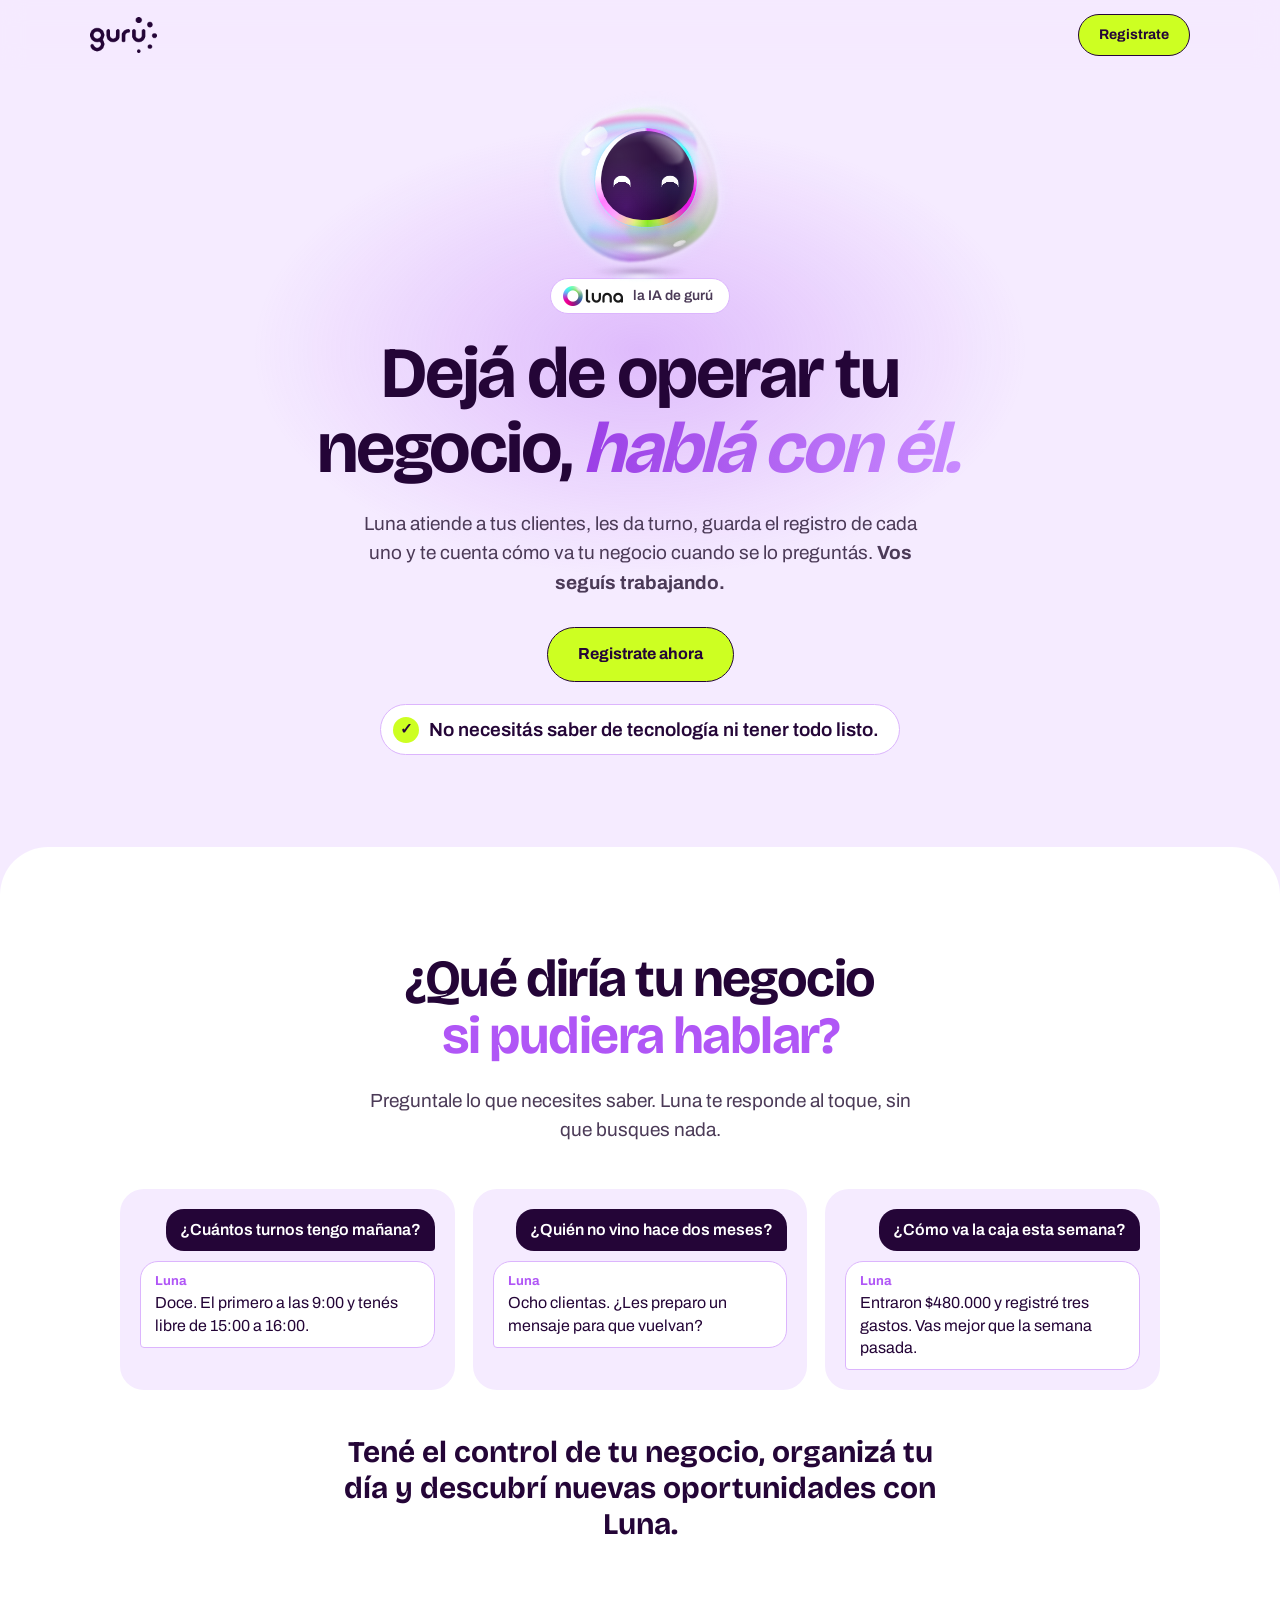
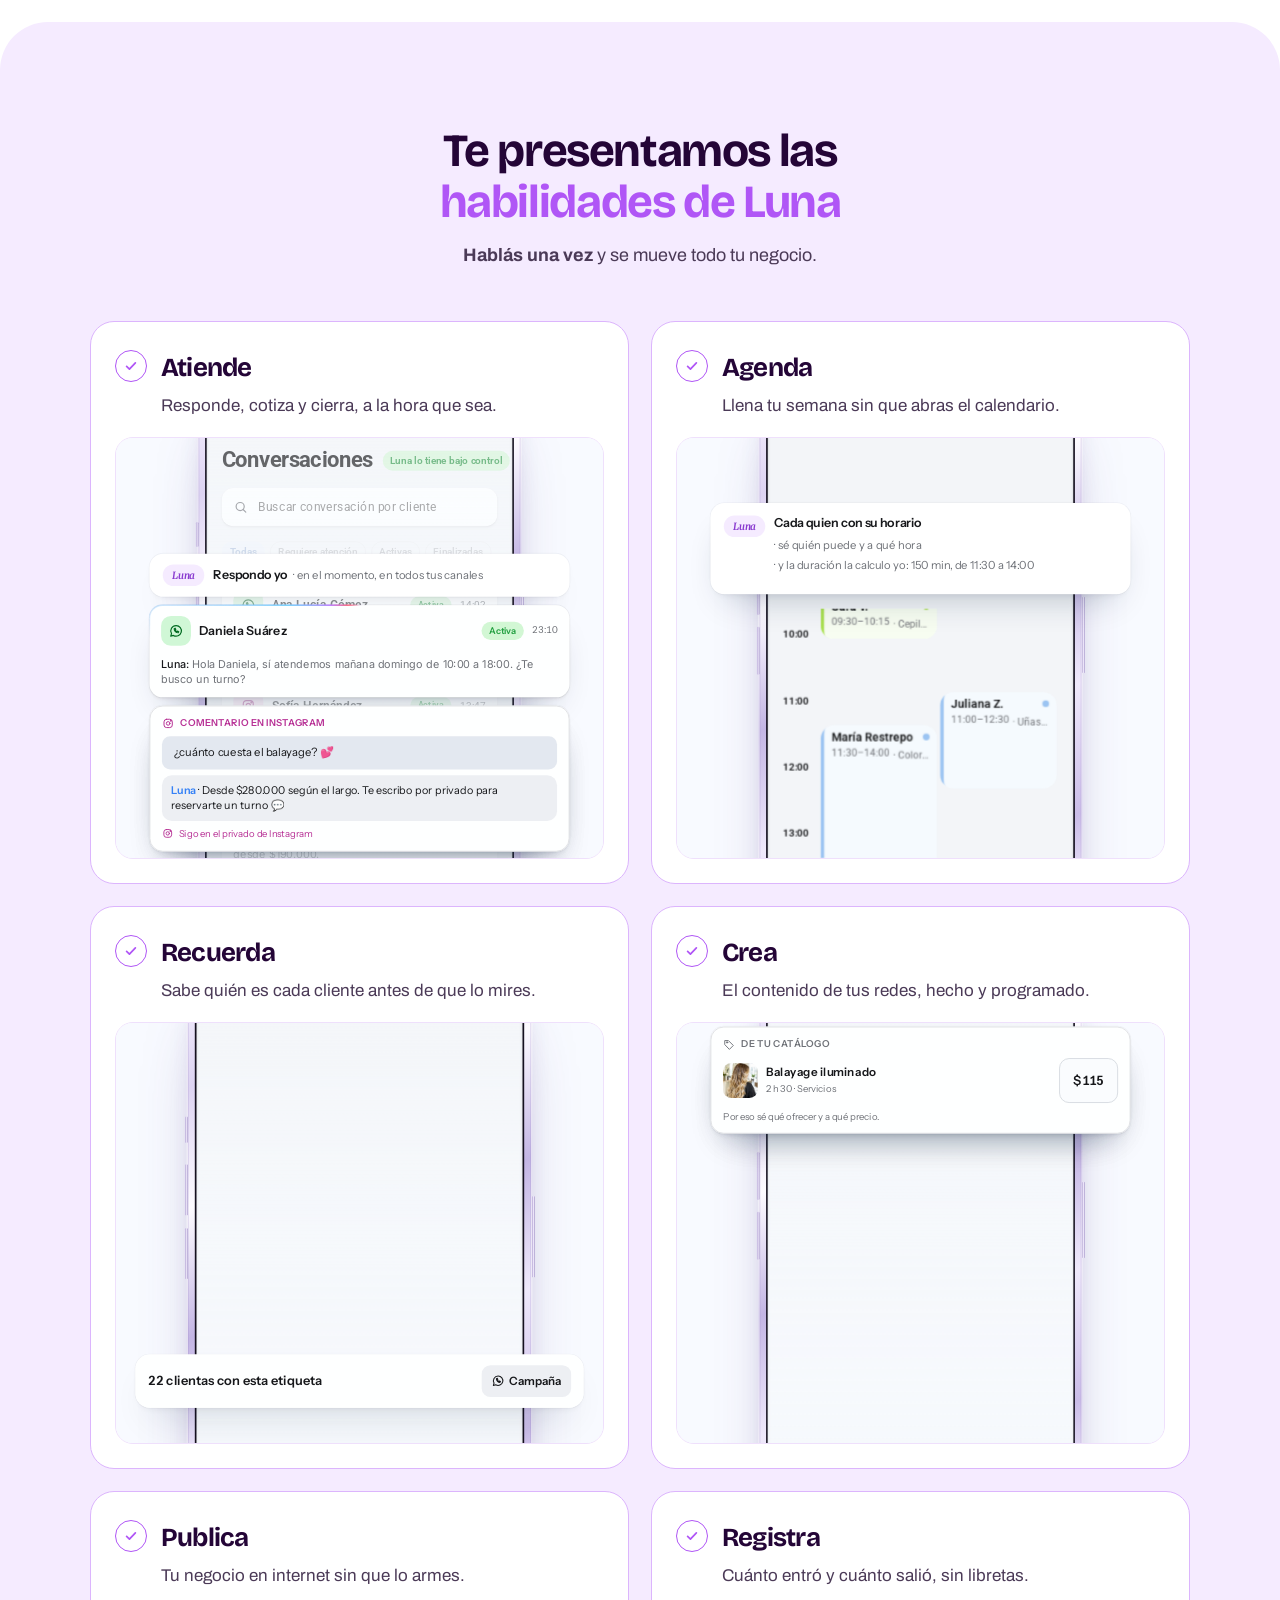
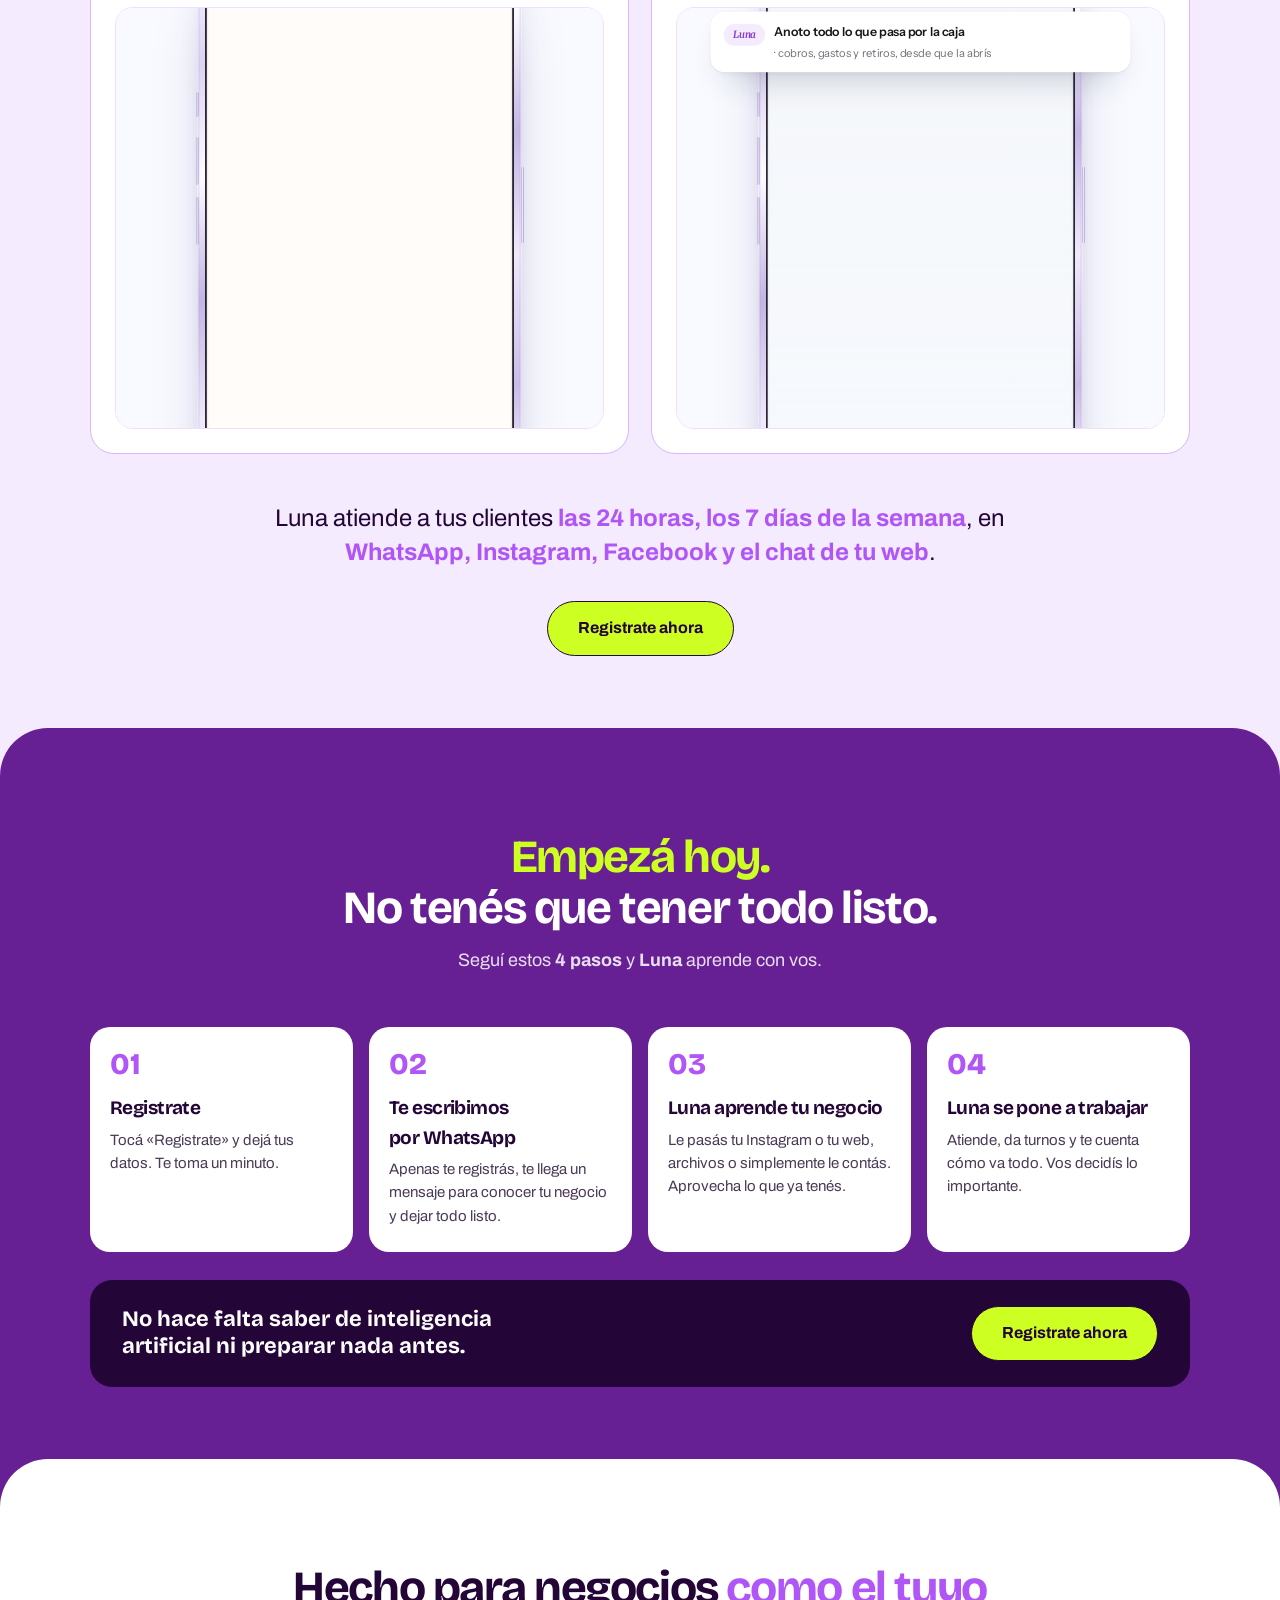
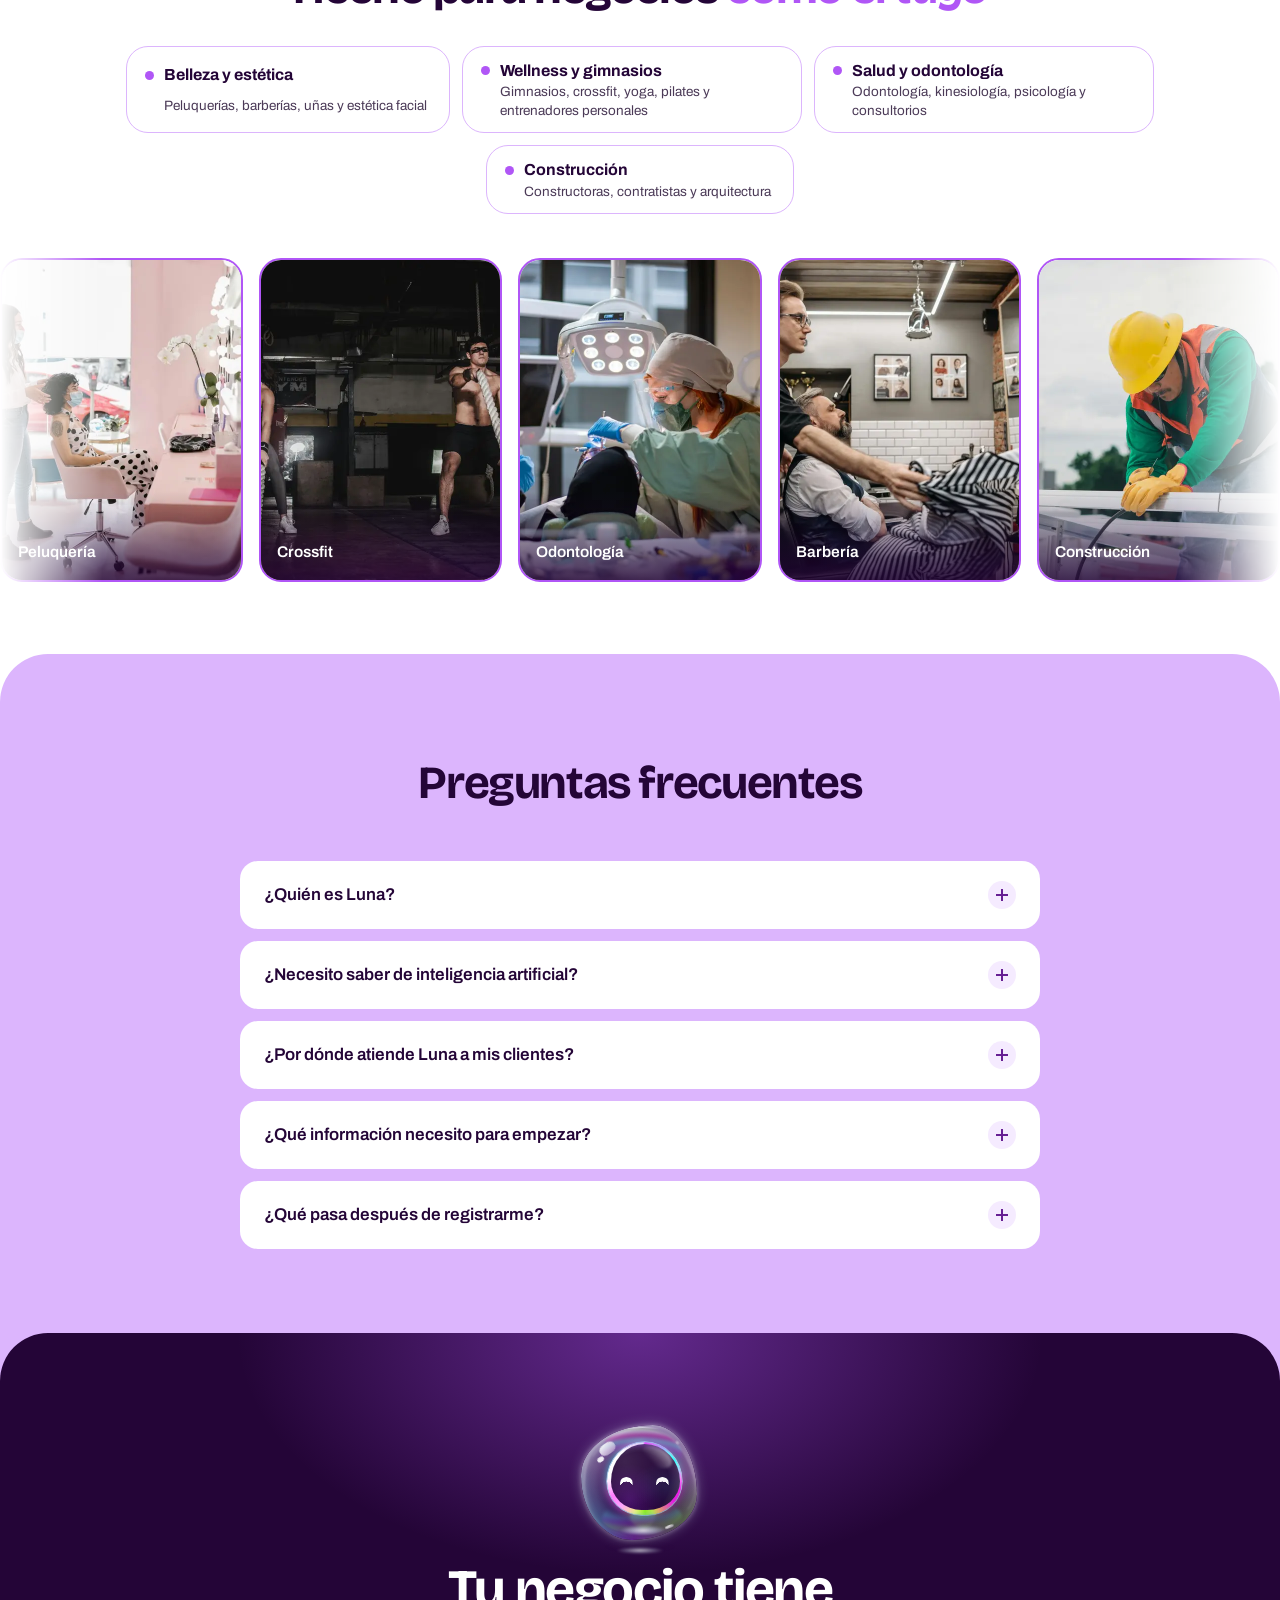
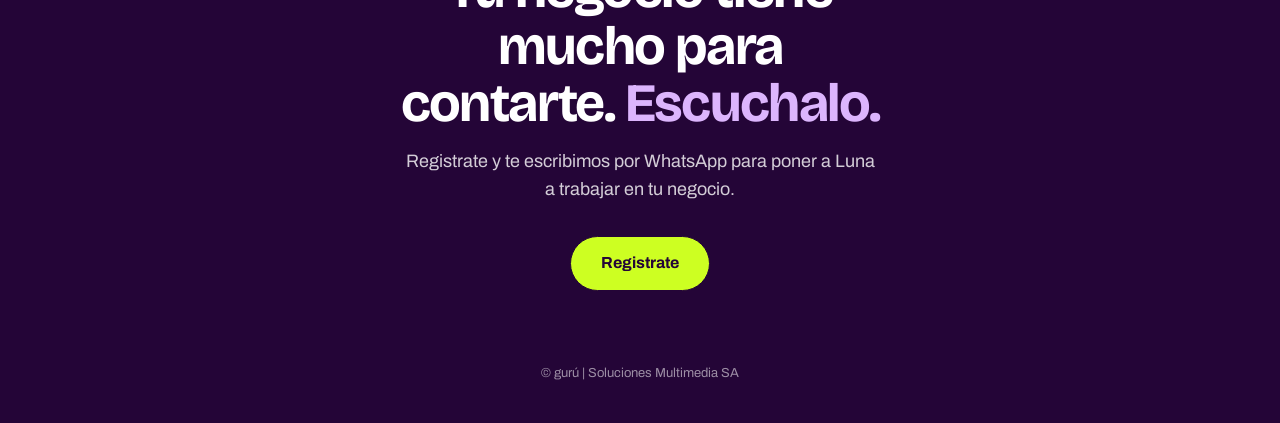
==== index.html @ 0ffbd1f6 "feat(landing): landing de Luna para la pauta de gurú en Argentina Reemplaza la versión de marzo (Nex" ====
<!doctype html>
<html lang="es">
<head>
<meta charset="utf-8">
<meta name="viewport" content="width=device-width, initial-scale=1">
<meta name="robots" content="noindex, nofollow">
<title>Luna, la IA que lleva tu negocio | gurú</title>
<meta name="description" content="Luna atiende a tus clientes por WhatsApp, Instagram, Facebook y tu web, les da turno y te cuenta cómo va tu negocio. Registrate y ponela a trabajar.">
<link rel="preconnect" href="https://fonts.googleapis.com">
<link rel="preconnect" href="https://fonts.gstatic.com" crossorigin>
<link href="https://fonts.googleapis.com/css2?family=Archivo:wght@400;500;600;700&family=Bricolage+Grotesque:opsz,wght@12..96,500;12..96,700;12..96,800&display=swap" rel="stylesheet">
<style>
/* Luna: el personaje de Linda con la paleta de gurú */
/* =============================================================================
 * LINDA
 * =============================================================================
 * Extraido literal del artefacto "Linda, identidad conceptual", pagina
 * MainV2 ("Un aura con ojos, version 2, aura mas organica").
 *
 * Todo es CSS: no hay canvas ni JavaScript de animacion. Las capas del aura
 * se mueven con keyframes, asi que el navegador las puede componer en la GPU.
 *
 * Todos los selectores cuelgan de .linda, asi que no se escapa nada al resto
 * del sitio. Se quitaron las reglas del tablero de presentacion (body, .pill).
 * ============================================================================= */

.linda {
  --s: 240px;
  --rw: calc(var(--s) * 0.036);
  --rb: #a133eb, #5ed6f1, #d9049f, #87d94e, #d9049f, #5ed6f1, #a133eb;
  --f1: #240537;
  --f2: #240537;
  --f3: #240537;
  --c1: #5ed6f1;
  --c2: #a133eb;
  --c3: #d9049f;
  --c4: #87d94e;
  --c5: #4478a6;
  --spin: 10s;
  --breath: 6s;
  --glow: 0.55;
  position: relative;
  width: var(--s);
  height: var(--s);
  flex-shrink: 0;
}
.linda > div,
.linda .body > div {
  position: absolute;
}
.linda .halo {
  inset: 10%;
  border-radius: 50%;
  opacity: 0;
}
.linda .rim {
  inset: 12% 12% 22% 20%;
  border-radius: 50% 50% 46% 46% / 54% 54% 46% 46%;
  box-sizing: border-box;
  border: solid transparent;
  border-width: calc(var(--rw) * 0.7) calc(var(--rw) * 0.6) calc(var(--rw) * 1.3)
    calc(var(--rw) * 1.25);
  background: conic-gradient(from var(--a), var(--rb)) border-box;
  -webkit-mask: linear-gradient(#240537 0 0) padding-box, linear-gradient(#240537 0 0);
  -webkit-mask-composite: xor;
  mask: linear-gradient(#240537 0 0) padding-box, linear-gradient(#240537 0 0);
  mask-composite: exclude;
  animation: ld-hue var(--spin) linear infinite, ld-squish var(--breath) ease-in-out infinite;
}
.linda .rim.glow {
  inset: 8% 8% 18% 16%;
  border-width: calc(var(--rw) * 2.2) calc(var(--rw) * 2) calc(var(--rw) * 3.4)
    calc(var(--rw) * 3.2);
  filter: blur(calc(var(--s) * 0.035));
  opacity: 0.95;
}
.linda .rim.hot {
  top: calc(12% + var(--rw) * 0.21);
  right: calc(12% + var(--rw) * 0.18);
  bottom: calc(22% + var(--rw) * 0.39);
  left: calc(20% + var(--rw) * 0.375);
  border-width: calc(var(--rw) * 0.28) calc(var(--rw) * 0.24) calc(var(--rw) * 0.52)
    calc(var(--rw) * 0.5);
  background: linear-gradient(#fff, #fff) border-box;
  filter: blur(calc(var(--s) * 0.003));
  opacity: 0.6;
}
.st-trabajando .rim {
  animation: ld-hue var(--spin) linear infinite, ld-squish 1.8s ease-in-out infinite;
}
.linda .bubble {
  inset: 0;
  overflow: hidden;
  border-radius: 54% 46% 50% 50% / 48% 54% 46% 52%;
  background: radial-gradient(ellipse at 6% 50%, rgba(255, 255, 255, 0.5), transparent 28%),
    radial-gradient(
      circle at 52% 50%,
      rgba(255, 255, 255, 0) 50%,
      rgba(255, 255, 255, 0.18) 72%,
      rgba(255, 255, 255, 0.5) 92%,
      rgba(255, 255, 255, 0.72) 100%
    );
  box-shadow: inset 0 0 calc(var(--s) * 0.06) rgba(255, 255, 255, 0.7);
  animation: ld-bubble calc(var(--breath) * 1.6) ease-in-out infinite;
}
.linda .bubble::before {
  content: "";
  position: absolute;
  inset: 0;
  border-radius: inherit;
  background: conic-gradient(
    from var(--a),
    #dff7fb 0deg,
    #f2e4f9 80deg,
    #87d94e 130deg,
    #a133eb 185deg,
    #5ed6f1 225deg,
    #dff7fb 290deg,
    #dff7fb 360deg
  );
  -webkit-mask: radial-gradient(
    closest-side,
    transparent 52%,
    rgba(36, 5, 55, 0.6) 78%,
    #240537 100%
  );
  mask: radial-gradient(closest-side, transparent 52%, rgba(36, 5, 55, 0.6) 78%, #240537 100%);
  opacity: 0.45;
  animation: ld-hue calc(var(--spin) * 3) linear infinite;
}
.linda .bubble::after {
  content: "";
  position: absolute;
  left: 6%;
  top: 6%;
  width: 48%;
  height: 32%;
  border-radius: 50%;
  border-top: calc(var(--s) * 0.04) solid rgba(255, 255, 255, 0.85);
  transform: rotate(-30deg);
  filter: blur(calc(var(--s) * 0.012));
}
.linda .bstrokes {
  inset: 0;
}
.linda .bstrokes i {
  position: absolute;
  inset: 0;
  box-sizing: border-box;
  border: solid transparent;
  border-radius: 54% 46% 50% 50% / 48% 54% 46% 52%;
  -webkit-mask: linear-gradient(#240537 0 0) padding-box, linear-gradient(#240537 0 0);
  -webkit-mask-composite: xor;
  mask: linear-gradient(#240537 0 0) padding-box, linear-gradient(#240537 0 0);
  mask-composite: exclude;
  filter: blur(calc(var(--s) * 0.004));
}
.linda .bstrokes i:nth-child(1) {
  border-width: calc(var(--s) * 0.022 * 1.3) calc(var(--s) * 0.022 * 1.0)
    calc(var(--s) * 0.022 * 1.1) calc(var(--s) * 0.022 * 1.5);
  translate: calc(var(--s) * 0) calc(var(--s) * 0);
  scale: 1.0 0.97;
  opacity: 0.47;
  background: conic-gradient(
      from calc(var(--a) + 0deg),
      transparent 0deg,
      rgba(161, 51, 235, 0.9) 12deg,
      rgba(135, 217, 78, 0.85) 108deg,
      transparent 120deg,
      transparent 135deg,
      rgba(135, 217, 78, 0.85) 147deg,
      rgba(242, 228, 249, 0.85) 193deg,
      transparent 205deg,
      transparent 228deg,
      rgba(94, 214, 241, 0.9) 240deg,
      rgba(161, 51, 235, 0.9) 328deg,
      transparent 340deg,
      transparent 360deg
    )
    border-box;
  animation: ld-hue calc(var(--spin) * 2.2) linear infinite normal, ld-rot 26s linear infinite
    normal;
}
.linda .bstrokes i:nth-child(2) {
  border-width: calc(var(--s) * 0.022 * 0.6) calc(var(--s) * 0.022 * 0.5)
    calc(var(--s) * 0.022 * 0.8) calc(var(--s) * 0.022 * 0.9);
  translate: calc(var(--s) * -0.02) calc(var(--s) * 0.012);
  scale: 1.04 0.94;
  opacity: 0.42;
  background: conic-gradient(
      from calc(var(--a) + 50deg),
      transparent 0deg,
      transparent 15deg,
      rgba(94, 214, 241, 0.9) 27deg,
      rgba(217, 4, 159, 0.75) 88deg,
      transparent 100deg,
      transparent 150deg,
      rgba(161, 51, 235, 0.9) 162deg,
      rgba(94, 214, 241, 0.9) 258deg,
      transparent 270deg,
      transparent 295deg,
      rgba(135, 217, 78, 0.85) 307deg,
      rgba(68, 120, 166, 0.85) 340deg,
      transparent 352deg,
      transparent 360deg
    )
    border-box;
  animation: ld-hue calc(var(--spin) * 3.3000000000000003) linear infinite reverse, ld-rot 18s
    linear infinite reverse;
}
.linda .bstrokes i:nth-child(3) {
  border-width: calc(var(--s) * 0.022 * 0.5) calc(var(--s) * 0.022 * 0.7)
    calc(var(--s) * 0.022 * 0.55) calc(var(--s) * 0.022 * 0.6);
  translate: calc(var(--s) * 0.022) calc(var(--s) * -0.016);
  scale: 0.95 1.05;
  opacity: 0.4;
  background: conic-gradient(
      from calc(var(--a) + 110deg),
      transparent 0deg,
      rgba(242, 228, 249, 0.85) 12deg,
      rgba(135, 217, 78, 0.85) 138deg,
      transparent 150deg,
      transparent 195deg,
      rgba(217, 4, 159, 0.75) 207deg,
      rgba(94, 214, 241, 0.9) 288deg,
      transparent 300deg,
      transparent 360deg
    )
    border-box;
  animation: ld-hue calc(var(--spin) * 1.7600000000000002) linear infinite normal, ld-rot 22s linear
    infinite normal;
}
.linda .bstrokes i:nth-child(4) {
  border-width: calc(var(--s) * 0.022 * 0.35) calc(var(--s) * 0.022 * 0.35)
    calc(var(--s) * 0.022 * 0.6) calc(var(--s) * 0.022 * 0.65);
  translate: calc(var(--s) * 0.008) calc(var(--s) * 0.02);
  scale: 1.02 0.96;
  opacity: 0.47;
  background: conic-gradient(
      from calc(var(--a) + 210deg),
      transparent 0deg,
      transparent 20deg,
      rgba(255, 255, 255, 0.95) 32deg,
      rgba(255, 255, 255, 0.95) 48deg,
      transparent 60deg,
      transparent 140deg,
      rgba(255, 255, 255, 0.95) 152deg,
      rgba(255, 255, 255, 0.95) 160deg,
      transparent 172deg,
      transparent 240deg,
      rgba(255, 255, 255, 0.95) 252deg,
      rgba(255, 255, 255, 0.95) 288deg,
      transparent 300deg,
      transparent 360deg
    )
    border-box;
  animation: ld-hue calc(var(--spin) * 4.4) linear infinite reverse, ld-rot 14s linear infinite
    normal;
}
.linda .bstrokes i:nth-child(5) {
  border-width: calc(var(--s) * 0.022 * 0.7) calc(var(--s) * 0.022 * 0.5)
    calc(var(--s) * 0.022 * 0.4) calc(var(--s) * 0.022 * 0.45);
  translate: calc(var(--s) * -0.014) calc(var(--s) * -0.022);
  scale: 0.97 1.03;
  opacity: 0.38;
  background: conic-gradient(
      from calc(var(--a) + 300deg),
      transparent 0deg,
      transparent 30deg,
      rgba(217, 4, 159, 0.75) 42deg,
      rgba(161, 51, 235, 0.9) 128deg,
      transparent 140deg,
      transparent 175deg,
      rgba(135, 217, 78, 0.85) 187deg,
      rgba(242, 228, 249, 0.85) 228deg,
      transparent 240deg,
      transparent 270deg,
      rgba(68, 120, 166, 0.85) 282deg,
      rgba(94, 214, 241, 0.9) 326deg,
      transparent 338deg,
      transparent 360deg
    )
    border-box;
  animation: ld-hue calc(var(--spin) * 2.64) linear infinite normal, ld-rot 30s linear infinite
    reverse;
}
.linda .bstrokes i:nth-child(6) {
  border-width: calc(var(--s) * 0.022 * 0.35) calc(var(--s) * 0.022 * 0.4)
    calc(var(--s) * 0.022 * 0.7) calc(var(--s) * 0.022 * 0.6);
  translate: calc(var(--s) * 0.026) calc(var(--s) * 0.018);
  scale: 1.06 0.93;
  opacity: 0.35;
  background: conic-gradient(
      from calc(var(--a) + 160deg),
      transparent 0deg,
      transparent 60deg,
      rgba(94, 214, 241, 0.9) 72deg,
      rgba(161, 51, 235, 0.9) 193deg,
      transparent 205deg,
      transparent 240deg,
      rgba(135, 217, 78, 0.85) 252deg,
      rgba(68, 120, 166, 0.85) 306deg,
      transparent 318deg,
      transparent 360deg
    )
    border-box;
  animation: ld-hue calc(var(--spin) * 5.28) linear infinite reverse, ld-rot 20s linear infinite
    normal;
}
.linda .bstrokes i:nth-child(7) {
  border-width: calc(var(--s) * 0.022 * 0.4) calc(var(--s) * 0.022 * 0.3)
    calc(var(--s) * 0.022 * 0.35) calc(var(--s) * 0.022 * 0.5);
  translate: calc(var(--s) * -0.024) calc(var(--s) * -0.004);
  scale: 0.93 1.02;
  opacity: 0.3;
  background: conic-gradient(
      from calc(var(--a) + 250deg),
      transparent 0deg,
      transparent 100deg,
      rgba(68, 120, 166, 0.85) 112deg,
      rgba(135, 217, 78, 0.85) 168deg,
      transparent 180deg,
      transparent 300deg,
      rgba(242, 228, 249, 0.85) 312deg,
      rgba(217, 4, 159, 0.75) 343deg,
      transparent 355deg,
      transparent 360deg
    )
    border-box;
  animation: ld-hue calc(var(--spin) * 3.74) linear infinite normal, ld-rot 34s linear infinite
    reverse;
}
.linda .water {
  inset: 0;
  display: none;
}
.linda.au-agua .water {
  display: block;
}
.linda.au-agua .bstrokes {
  display: none;
}
.linda.au-agua .bubble::before {
  opacity: 0.25;
}
.linda .water i {
  position: absolute;
  inset: 0;
  border-radius: 54% 46% 50% 50% / 48% 54% 46% 52%;
  box-shadow: inset 0 0 calc(var(--s) * 0.035) calc(var(--s) * 0.004) rgba(94, 214, 241, 0.55),
    inset 0 0 calc(var(--s) * 0.01) rgba(255, 255, 255, 0.7), 0 0 calc(var(--s) * 0.03)
    rgba(161, 51, 235, 0.25);
  animation: ld-liquid 5s ease-in-out infinite, ld-rot 40s linear infinite;
}
.linda .water i:nth-child(2) {
  inset: -1.5%;
  opacity: 0.7;
  box-shadow: inset 0 0 calc(var(--s) * 0.03) calc(var(--s) * 0.003) rgba(68, 120, 166, 0.55), 0 0
    calc(var(--s) * 0.02) rgba(68, 120, 166, 0.25);
  animation-duration: 6.5s, 52s;
  animation-direction: alternate, reverse;
}
.linda .water i:nth-child(3) {
  inset: 1.5%;
  opacity: 0.6;
  box-shadow: inset 0 0 calc(var(--s) * 0.028) calc(var(--s) * 0.002) rgba(217, 4, 159, 0.4), inset
    0 0 calc(var(--s) * 0.008) rgba(223, 247, 251, 0.8);
  animation-duration: 4.2s, 34s;
  animation-delay: -1.5s, 0s;
}
.linda .water i:nth-child(4) {
  box-shadow: none;
  border: calc(var(--s) * 0.006) solid rgba(94, 214, 241, 0.6);
  opacity: 0;
  animation: ld-ripple 4.5s ease-out infinite;
}
.linda .water i:nth-child(5) {
  inset: 1%;
  box-shadow: none;
  box-sizing: border-box;
  border: calc(var(--s) * 0.014) solid transparent;
  background: conic-gradient(
      from var(--a),
      transparent 0deg,
      rgba(255, 255, 255, 0.75) 14deg,
      transparent 34deg,
      transparent 110deg,
      rgba(223, 247, 251, 0.85) 126deg,
      transparent 150deg,
      transparent 220deg,
      rgba(255, 255, 255, 0.65) 234deg,
      transparent 254deg,
      transparent 360deg
    )
    border-box;
  -webkit-mask: linear-gradient(#240537 0 0) padding-box, linear-gradient(#240537 0 0);
  -webkit-mask-composite: xor;
  mask: linear-gradient(#240537 0 0) padding-box, linear-gradient(#240537 0 0);
  mask-composite: exclude;
  filter: blur(calc(var(--s) * 0.004));
  animation: ld-hue 7s linear infinite, ld-liquid 5s ease-in-out infinite;
}
.linda .liquid,
.linda .lgloss {
  inset: 0;
  display: none;
}
.linda.au-liquido .liquid,
.linda.au-liquido .lgloss {
  display: block;
}
.linda.au-liquido .bstrokes {
  display: none;
}
.linda.au-liquido .bubble {
  background: radial-gradient(ellipse at 7% 52%, rgba(255, 255, 255, 0.6), transparent 24%),
    radial-gradient(ellipse at 60% 4%, rgba(255, 255, 255, 0.55), transparent 22%),
    radial-gradient(
      circle at 52% 50%,
      rgba(255, 255, 255, 0) 0%,
      rgba(255, 255, 255, 0.03) 55%,
      rgba(255, 255, 255, 0.16) 74%,
      rgba(255, 255, 255, 0.55) 92%,
      rgba(255, 255, 255, 0.8) 100%
    );
}
.linda.au-liquido .bubble::before {
  background: conic-gradient(
    from 0deg,
    #dff7fb 0deg,
    #f2e4f9 60deg,
    #87d94e 100deg,
    #f2e4f9 140deg,
    #a133eb 190deg,
    #5ed6f1 230deg,
    #dff7fb 275deg,
    #ffffff 315deg,
    #dff7fb 360deg
  );
  -webkit-mask: radial-gradient(
    closest-side,
    transparent 60%,
    rgba(36, 5, 55, 0.4) 78%,
    #240537 94%,
    rgba(36, 5, 55, 0.6) 100%
  );
  mask: radial-gradient(
    closest-side,
    transparent 60%,
    rgba(36, 5, 55, 0.4) 78%,
    #240537 94%,
    rgba(36, 5, 55, 0.6) 100%
  );
  opacity: 0.6;
  animation: ld-sway 12s ease-in-out infinite alternate;
}
@keyframes ld-sway {
  from {
    rotate: -14deg;
  }
  to {
    rotate: 14deg;
  }
}
.linda .liquid b {
  position: absolute;
  inset: 0;
  border-radius: 54% 46% 50% 50% / 48% 54% 46% 52%;
  box-shadow:
    inset 0 0 0 calc(var(--s) * 0.004) rgba(255, 255, 255, 0.9), inset calc(var(--s) * 0.045) 0 calc(
      var(--s) *
      0.05
    ) rgba(255, 255, 255, 0.75), inset 0 calc(var(--s) * 0.025) calc(var(--s) * 0.035) rgba(
      255,
      255,
      255,
      0.55
    ), inset calc(var(--s) * -0.035) 0 calc(var(--s) * 0.07) rgba(135, 217, 78, 0.4), inset calc(
      var(--s) *
      0.015
    ) calc(var(--s) * -0.04) calc(var(--s) * 0.07) rgba(161, 51, 235, 0.35), inset 0 0 calc(
      var(--s) *
      0.12
    ) rgba(255, 255, 255, 0.28), 0 calc(var(--s) * 0.02) calc(var(--s) * 0.06) rgba(36, 5, 55,
      0.08
    );
  animation: ld-liquid 7s ease-in-out infinite;
}
.linda .liquid i {
  position: absolute;
}
.linda .liquid i:nth-child(2) {
  inset: 5%;
  border-radius: 54% 46% 50% 50% / 48% 54% 46% 52%;
  box-sizing: border-box;
  border: calc(var(--s) * 0.014) solid transparent;
  background: conic-gradient(
      from calc(var(--a) + 90deg),
      rgba(255, 255, 255, 0.8),
      rgba(242, 228, 249, 0.6),
      rgba(223, 247, 251, 0.6),
      rgba(223, 247, 251, 0.6),
      rgba(223, 247, 251, 0.5),
      rgba(242, 228, 249, 0.55),
      rgba(255, 255, 255, 0.8)
    )
    border-box;
  -webkit-mask: linear-gradient(#240537 0 0) padding-box, linear-gradient(#240537 0 0);
  -webkit-mask-composite: xor;
  mask: linear-gradient(#240537 0 0) padding-box, linear-gradient(#240537 0 0);
  mask-composite: exclude;
  filter: blur(calc(var(--s) * 0.006));
  opacity: 0.75;
  animation: ld-hue calc(var(--spin) * 3) linear infinite, ld-liquid 7s ease-in-out -1s infinite;
}
.linda .liquid i:nth-child(3) {
  left: 2.5%;
  top: 20%;
  width: 11%;
  height: 54%;
  border-radius: 50%;
  background: linear-gradient(90deg, rgba(255, 255, 255, 0.65), rgba(255, 255, 255, 0));
  filter: blur(calc(var(--s) * 0.012));
  rotate: 6deg;
}
.linda .liquid i:nth-child(4) {
  left: 20%;
  right: 20%;
  bottom: -11%;
  height: 8%;
  border-radius: 50%;
  background: radial-gradient(
    closest-side,
    rgba(223, 247, 251, 0.6),
    rgba(242, 228, 249, 0.4) 45%,
    rgba(223, 247, 251, 0.25) 70%,
    transparent
  );
  filter: blur(calc(var(--s) * 0.02));
  animation: ld-shadow var(--breath) ease-in-out infinite;
}
.linda .liquid i:nth-child(5) {
  inset: 0;
  border-radius: 54% 46% 50% 50% / 48% 54% 46% 52%;
  background: radial-gradient(ellipse at 62% 30%, rgba(255, 255, 255, 0.1), transparent 45%);
  animation: ld-liquid 7s ease-in-out infinite;
}
.linda .liquid i:nth-child(7) {
  inset: 4%;
  border-radius: 54% 46% 50% 50% / 48% 54% 46% 52%;
  box-sizing: border-box;
  border: calc(var(--s) * 0.008) solid transparent;
  border-left-color: rgba(255, 255, 255, 0.85);
  border-top-color: rgba(255, 255, 255, 0.35);
  border-bottom-color: rgba(223, 247, 251, 0.4);
  filter: blur(calc(var(--s) * 0.003));
  rotate: -10deg;
  animation: ld-liquid 7s ease-in-out -.5s infinite;
}
.linda .lgloss {
  inset: 1.5%;
  box-sizing: border-box;
  border: calc(var(--s) * 0.014) solid transparent;
  border-radius: 54% 46% 50% 50% / 48% 54% 46% 52%;
  background: conic-gradient(
      from var(--a),
      transparent 0deg,
      rgba(255, 255, 255, 0.7) 18deg,
      transparent 44deg,
      transparent 170deg,
      rgba(255, 255, 255, 0.45) 188deg,
      transparent 210deg,
      transparent 360deg
    )
    border-box;
  -webkit-mask: linear-gradient(#240537 0 0) padding-box, linear-gradient(#240537 0 0);
  -webkit-mask-composite: xor;
  mask: linear-gradient(#240537 0 0) padding-box, linear-gradient(#240537 0 0);
  mask-composite: exclude;
  filter: blur(calc(var(--s) * 0.005));
  animation: ld-hue 14s linear infinite, ld-liquid 7s ease-in-out infinite;
}
@keyframes ld-liquid {
  0%,
  100% {
    border-radius: 54% 46% 50% 50% / 48% 54% 46% 52%;
    scale: 1;
  }
  25% {
    border-radius: 48% 52% 56% 44% / 55% 45% 52% 48%;
    scale: 1.015 0.985;
  }
  50% {
    border-radius: 52% 48% 44% 56% / 46% 56% 50% 50%;
    scale: 0.99 1.01;
  }
  75% {
    border-radius: 46% 54% 52% 48% / 52% 48% 56% 44%;
    scale: 1.01 0.99;
  }
}
@keyframes ld-ripple {
  0% {
    scale: 0.98;
    opacity: 0;
  }
  15% {
    opacity: 0.8;
  }
  100% {
    scale: 1.16;
    opacity: 0;
  }
}
@keyframes ld-rot {
  from {
    rotate: 0deg;
  }
  to {
    rotate: 360deg;
  }
}
@keyframes ld-bubble {
  0%,
  100% {
    border-radius: 54% 46% 50% 50% / 48% 54% 46% 52%;
    scale: 1;
  }
  33% {
    border-radius: 46% 54% 44% 56% / 56% 46% 54% 44%;
    scale: 1.03 0.97;
  }
  66% {
    border-radius: 52% 48% 56% 44% / 44% 56% 42% 58%;
    scale: 0.97 1.03;
  }
}
@property --a {
  syntax: "<angle>";
  inherits: false;
  initial-value: 0deg;
}
@keyframes ld-hue {
  to {
    --a: 360deg;
  }
}
.linda .shadow {
  left: 24%;
  right: 24%;
  bottom: -6%;
  height: 6%;
  border-radius: 50%;
  background: radial-gradient(closest-side, rgba(36, 5, 55, 0.14), transparent);
  filter: blur(calc(var(--s) * 0.02));
  animation: ld-shadow var(--breath) ease-in-out infinite;
}
.linda .pulse {
  inset: 4%;
  border-radius: 50%;
  border: calc(var(--s) * 0.01) solid var(--c1);
  opacity: 0;
}
.linda .body {
  inset: 0;
  animation: ld-float var(--breath) ease-in-out infinite;
}
.linda .core {
  inset: 12% 12% 22% 20%;
  border-radius: 50% 50% 46% 46% / 54% 54% 46% 46%;
  background: radial-gradient(circle at 46% 42%, var(--f1) 0%, var(--f2) 48%, var(--f3) 100%);
  box-shadow: inset 0 0 calc(var(--s) * 0.05) rgba(94, 214, 241, 0.35), inset 0
    calc(var(--s) * -0.05) calc(var(--s) * 0.08) rgba(36, 5, 55, 0.5);
  animation: ld-squish var(--breath) ease-in-out infinite;
}
.linda .core::before {
  content: "";
  position: absolute;
  right: 7%;
  top: 6%;
  width: 62%;
  height: 56%;
  border-radius: 50%;
  box-sizing: border-box;
  border: calc(var(--s) * 0.03) solid transparent;
  border-top-color: rgba(255, 255, 255, 0.55);
  border-right-color: rgba(255, 255, 255, 0.3);
  transform: rotate(12deg);
  filter: blur(calc(var(--s) * 0.007));
  z-index: 1;
}
.linda .core::after {
  content: "";
  position: absolute;
  inset: 10%;
  border-radius: 50%;
  background: radial-gradient(
      circle at 30% 40%,
      color-mix(in srgb, var(--c1) 40%, transparent),
      transparent 55%
    ),
    radial-gradient(
      circle at 72% 65%,
      color-mix(in srgb, var(--c3) 35%, transparent),
      transparent 55%
    );
  filter: blur(calc(var(--s) * 0.06));
  mix-blend-mode: screen;
  opacity: 0.35;
  animation: ld-spin calc(var(--spin) * 1.4) linear infinite;
}
.linda .orbits {
  inset: 22% 18% 30% 26%;
  opacity: 0;
  transition: opacity .6s;
}
.linda .orbits span {
  position: absolute;
  inset: 0;
  animation: ld-spin 3.2s linear infinite;
}
.linda .orbits span::before {
  content: "";
  position: absolute;
  top: 0;
  left: 50%;
  width: calc(var(--s) * 0.034);
  height: calc(var(--s) * 0.034);
  margin-left: calc(var(--s) * -0.017);
  border-radius: 50%;
  background: #fff;
  box-shadow: 0 0 calc(var(--s) * 0.04) var(--c1);
}
.linda .orbits span:nth-child(2) {
  inset: 14%;
  animation-duration: 4.4s;
  animation-direction: reverse;
}
.linda .orbits span:nth-child(2)::before {
  background: var(--c3);
}
.linda .orbits span:nth-child(3) {
  inset: -10%;
  animation-duration: 6.6s;
}
.linda .orbits span:nth-child(3)::before {
  background: var(--c4);
  width: calc(var(--s) * 0.024);
  height: calc(var(--s) * 0.024);
}
.linda .eyes {
  left: 54%;
  top: 49%;
  width: 40%;
  height: 22%;
  transform: translate(-50%, -50%);
  display: flex;
  justify-content: space-between;
  align-items: center;
  transition: transform .6s ease;
}
.linda .eye {
  box-sizing: border-box;
  width: 26%;
  height: 100%;
  border-radius: 999px;
  background: linear-gradient(180deg, #ffffff 0%, #ffffff 55%, #dff7fb 100%);
  box-shadow: 0 0 calc(var(--s) * 0.025) #ffffff, 0 0 calc(var(--s) * 0.08) #5ed6f1;
  animation: ld-blink 5s infinite;
  transition: height .4s ease;
}
.linda .acc {
  display: none;
}
.linda.a-gafas .acc-gafas {
  display: flex;
}
.linda.a-sombrero .acc-sombrero,
.linda.a-audifonos .acc-audifonos {
  display: block;
}
.linda .acc-gafas {
  position: absolute;
  left: -12.5%;
  top: -16%;
  width: 125%;
  height: 132%;
  align-items: center;
}
.acc-gafas .lens {
  box-sizing: border-box;
  width: 42%;
  height: 100%;
  border: calc(var(--s) * 0.02) solid #dff7fb;
  border-radius: 44%;
  background: radial-gradient(
    circle at 30% 25%,
    rgba(255, 255, 255, 0.3),
    rgba(255, 255, 255, 0.04) 55%
  );
  box-shadow: 0 0 calc(var(--s) * 0.02) rgba(94, 214, 241, 0.5);
}
.acc-gafas .bridge {
  flex-grow: 1;
  height: calc(var(--s) * 0.018);
  background: #dff7fb;
  margin-top: -8%;
}
.linda .acc-sombrero {
  left: 50%;
  top: -5%;
  width: 46%;
  height: 26%;
  transform: translateX(-50%) rotate(-9deg);
  filter: drop-shadow(0 calc(var(--s) * 0.015) calc(var(--s) * 0.02) rgba(36, 5, 55, 0.3));
}
.acc-sombrero .brim {
  position: absolute;
  left: 0;
  right: 0;
  bottom: 12%;
  height: 20%;
  background: radial-gradient(ellipse at 40% 30%, #4478a6, #3d1452 50%, #240537 100%);
  border-radius: 50%;
}
.acc-sombrero .crown {
  position: absolute;
  left: 20%;
  right: 20%;
  top: 0;
  bottom: 24%;
  background: linear-gradient(100deg, #4478a6 0%, #3d1452 45%, #240537 100%);
  border-radius: 46% 46% 10% 10% / 60% 60% 10% 10%;
}
.acc-sombrero .hband {
  position: absolute;
  left: 20%;
  right: 20%;
  bottom: 24%;
  height: 18%;
  background: linear-gradient(100deg, #d9049f, #a133eb 50%, #5ed6f1);
}
.linda .acc-audifonos {
  inset: 0;
}
.acc-audifonos .arc {
  position: absolute;
  left: 8%;
  right: 8%;
  top: 4%;
  height: 52%;
  box-sizing: border-box;
  border: calc(var(--s) * 0.035) solid #240537;
  border-bottom: 0;
  border-radius: 50% 50% 0 0 / 100% 100% 0 0;
  filter: drop-shadow(0 calc(var(--s) * 0.01) calc(var(--s) * 0.015) rgba(36, 5, 55, 0.25));
}
.acc-audifonos .cup {
  position: absolute;
  top: 40%;
  width: 13%;
  height: 28%;
  background: radial-gradient(circle at 35% 28%, #4478a6, #3d1452 50%, #240537 100%);
  border-radius: 42%;
  box-shadow: inset 0 0 0 calc(var(--s) * 0.018) #5ed6f1, 0 calc(var(--s) * 0.02)
    calc(var(--s) * 0.03) rgba(36, 5, 55, 0.3);
}
.acc-audifonos .cup.l {
  left: 2%;
}
.acc-audifonos .cup.r {
  right: 2%;
}
.st-escuchando {
  --spin: 18s;
  --breath: 6.5s;
  --glow: 0.5;
}
.st-escuchando .eyes {
  transform: translate(-50%, -50%) rotate(-7deg);
}
.st-pensando {
  --f1: #3d1452;
  --f2: #240537;
  --f3: #240537;
  --rb: #5ed6f1, #a133eb, #4478a6, #dff7fb, #5ed6f1;
  --c3: #4478a6;
  --c4: #a133eb;
  --c5: #dff7fb;
  --spin: 26s;
  --breath: 5s;
  --glow: 0.38;
}
.st-pensando .orbits {
  opacity: 1;
}
.st-pensando .eyes {
  transform: translate(-36%, -66%);
}
.st-pensando .eye {
  height: 68%;
}
.st-trabajando {
  --spin: 1.6s;
  --breath: 1.8s;
  --glow: 0.85;
  --rw: calc(var(--s) * 0.042);
}
.st-trabajando .core {
  animation: ld-squish 1.8s ease-in-out infinite, ld-flicker .9s ease-in-out infinite;
}
.st-trabajando .eyes {
  transform: translate(-50%, -44%);
}
.st-trabajando .eye {
  height: 50%;
}
.st-lista {
  --spin: 10s;
  --breath: 5s;
  --glow: 0.75;
}
.st-lista .body {
  animation: ld-hop 3.4s ease-in-out infinite;
}
.st-lista .eye {
  background: transparent;
  border: calc(var(--s) * 0.036) solid #ffffff;
  border-bottom: 0;
  border-radius: 999px 999px 0 0;
  width: 30%;
  height: 52%;
  box-shadow: none;
  filter: drop-shadow(0 0 calc(var(--s) * 0.012) #ffffff)
    drop-shadow(0 0 calc(var(--s) * 0.035) #5ed6f1);
  animation: none;
}
.st-alerta {
  --f1: #3d1452;
  --f2: #240537;
  --f3: #240537;
  --rb: #87d94e, #87d94e, #f2e4f9, #87d94e, #87d94e, #87d94e;
  --c1: #87d94e;
  --c2: #87d94e;
  --c3: #f2e4f9;
  --c4: #87d94e;
  --c5: #f2e4f9;
  --spin: 6s;
  --breath: 1.3s;
  --glow: 0.9;
}
.st-alerta .pulse {
  animation: ld-ping 1.6s ease-out infinite;
}
.st-alerta .pulse.p2 {
  animation-delay: .8s;
}
.st-alerta .eyes {
  transform: translate(-50%, -50%) scale(1.08);
}
.st-alerta .eye {
  width: 30%;
  height: 92%;
  border-radius: 50%;
}
@keyframes ld-spin {
  to {
    transform: rotate(360deg);
  }
}
@keyframes ld-breath {
  0%,
  100% {
    transform: scale(0.94);
    opacity: calc(var(--glow) * 0.8);
  }
  50% {
    transform: scale(1.05);
    opacity: var(--glow);
  }
}
@keyframes ld-float {
  0%,
  100% {
    transform: translateY(0);
  }
  50% {
    transform: translateY(calc(var(--s) * -0.025));
  }
}
@keyframes ld-morph {
  0%,
  100% {
    border-radius: 50% 50% 46% 46% / 60% 60% 40% 40%;
  }
  33% {
    border-radius: 55% 45% 43% 50% / 56% 63% 37% 44%;
  }
  66% {
    border-radius: 45% 55% 50% 43% / 63% 56% 44% 37%;
  }
}
@keyframes ld-squish {
  0%,
  100% {
    transform: scale(1, 1);
  }
  50% {
    transform: scale(1.035, 0.965) translateY(1.5%);
  }
}
@keyframes ld-blink {
  0%,
  93%,
  100% {
    transform: scaleY(1);
  }
  96% {
    transform: scaleY(0.08);
  }
}
@keyframes ld-ping {
  0% {
    transform: scale(0.92);
    opacity: 0.85;
  }
  100% {
    transform: scale(1.55);
    opacity: 0;
  }
}
@keyframes ld-hop {
  0%,
  70%,
  100% {
    transform: translateY(0);
  }
  80% {
    transform: translateY(calc(var(--s) * -0.06));
  }
  90% {
    transform: translateY(0);
  }
}
@keyframes ld-flicker {
  0%,
  100% {
    opacity: 1;
  }
  50% {
    opacity: 0.72;
  }
}
@keyframes ld-orbit {
  from {
    transform: rotateX(68deg) rotateZ(0deg);
  }
  to {
    transform: rotateX(68deg) rotateZ(360deg);
  }
}
@keyframes ld-shadow {
  0%,
  100% {
    transform: scale(1);
    opacity: 1;
  }
  50% {
    transform: scale(0.86);
    opacity: 0.7;
  }
}
/* refinado burbuja */
.linda .rim.glow {
  inset: 9% 9% 19% 17%;
  border-width: calc(var(--rw) * 1.8) calc(var(--rw) * 1.6) calc(var(--rw) * 2.6)
    calc(var(--rw) * 2.5);
  filter: blur(calc(var(--s) * 0.03));
  opacity: 0.9;
}
.linda .rim.hot {
  opacity: 0.75;
}
.linda .core {
  background: radial-gradient(ellipse at 30% 80%, rgba(161, 51, 235, 0.28), transparent 45%),
    radial-gradient(ellipse at 80% 60%, rgba(94, 214, 241, 0.12), transparent 40%), #240537;
  box-shadow: inset 0 0 calc(var(--s) * 0.04) rgba(161, 51, 235, 0.35);
}
.linda .core::before {
  right: 10%;
  top: 7%;
  width: 46%;
  height: 26%;
  border: 0;
  border-radius: 50%;
  background: linear-gradient(200deg, rgba(255, 255, 255, 0.55), rgba(255, 255, 255, 0) 75%);
  transform: rotate(28deg);
  filter: blur(calc(var(--s) * 0.008));
}
.linda .core::after {
  opacity: 0;
}
.st-lista .eye {
  border: 0;
  border-top: calc(var(--s) * 0.034) solid #ffffff;
  border-radius: 50%;
  width: 34%;
  height: 120%;
  margin-top: 28%;
  background: transparent;
  box-shadow: none;
  filter: drop-shadow(0 0 calc(var(--s) * 0.01) #ffffff)
    drop-shadow(0 0 calc(var(--s) * 0.03) #5ed6f1) drop-shadow(0 0 calc(var(--s) * 0.05) #a133eb);
}
.linda.au-liquido .bubble {
  background: radial-gradient(ellipse at 6% 52%, rgba(255, 255, 255, 0.7), transparent 22%),
    radial-gradient(
      circle at 52% 50%,
      rgba(255, 255, 255, 0) 60%,
      rgba(255, 255, 255, 0.12) 76%,
      rgba(255, 255, 255, 0.5) 92%,
      rgba(255, 255, 255, 0.85) 100%
    );
  box-shadow: none;
}
.linda .liquid b {
  box-shadow:
    inset 0 0 0 calc(var(--s) * 0.003) rgba(255, 255, 255, 0.95), inset calc(var(--s) * 0.05) 0 calc(
      var(--s) *
      0.04
    ) rgba(255, 255, 255, 0.7), inset calc(var(--s) * -0.03) 0 calc(var(--s) * 0.06) rgba(135, 217, 78,
      0.5
    ), inset calc(var(--s) * 0.02) calc(var(--s) * -0.04) calc(var(--s) * 0.07) rgba(161, 51, 235,
      0.45
    ), 0 0 calc(var(--s) * 0.02) rgba(255, 255, 255, 0.4);
}
.linda.au-liquido .bubble::before {
  opacity: 0.5;
}
.linda .rim.glow {
  inset: 10.5% 10.5% 20.5% 18.5%;
  border-width: calc(var(--rw) * 1.4) calc(var(--rw) * 1.3) calc(var(--rw) * 2)
    calc(var(--rw) * 1.9);
  filter: blur(calc(var(--s) * 0.018));
  opacity: 1;
}
.st-lista .eye {
  border: calc(var(--s) * 0.03) solid #ffffff;
  border-radius: 50%;
  width: 30%;
  height: auto;
  aspect-ratio: 1;
  margin-top: 40%;
  clip-path: inset(0 0 55% 0);
  filter: none;
}
.st-lista .eyes {
  filter: drop-shadow(0 0 calc(var(--s) * 0.008) #ffffff)
    drop-shadow(0 0 calc(var(--s) * 0.025) #5ed6f1) drop-shadow(0 0 calc(var(--s) * 0.04) #a133eb);
}
.linda.au-liquido .eyes,
.linda .eyes {
  top: 52%;
  width: 42%;
}
.st-lista .eye {
  width: 38%;
  border-width: calc(var(--s) * 0.032);
  margin-top: 52%;
}
.linda .rim.hot {
  opacity: 1;
  filter: blur(calc(var(--s) * 0.002));
}
.linda .liquid b {
  box-shadow:
    0 0 0 calc(var(--s) * 0.003) rgba(61, 20, 82, 0.18), inset 0 0 0 calc(var(--s) * 0.004) rgba(
      255,
      255,
      255,
      0.95
    ), inset calc(var(--s) * 0.055) 0 calc(var(--s) * 0.04) rgba(255, 255, 255, 0.75), inset calc(
      var(--s) *
      -0.03
    ) calc(var(--s) * -0.02) calc(var(--s) * 0.06) rgba(68, 120, 166, 0.45), inset calc(
      var(--s) *
      -0.02
    ) 0 calc(var(--s) * 0.05) rgba(135, 217, 78, 0.55), inset calc(var(--s) * 0.02) calc(
      var(--s) *
      -0.04
    ) calc(var(--s) * 0.07) rgba(161, 51, 235, 0.5), 0 calc(var(--s) * 0.03) calc(var(--s) * 0.06) rgba(36, 5, 55,
      0.12
    );
}
.linda.au-liquido .bubble {
  background: radial-gradient(ellipse at 6% 52%, rgba(255, 255, 255, 0.75), transparent 20%),
    radial-gradient(
      circle at 52% 50%,
      rgba(255, 255, 255, 0) 64%,
      rgba(255, 255, 255, 0.1) 78%,
      rgba(255, 255, 255, 0.45) 92%,
      rgba(255, 255, 255, 0.8) 100%
    );
}
.linda .liquid i:nth-child(5) {
  background: none;
}
.linda .eyes {
  top: 50%;
}
/* liquido: copia de referencia */
.linda.au-liquido:not(.lq-bewe):not(.lq-rosa) .bubble {
  inset: -5% 1% 0 -6%;
  border-radius: 52% 48% 46% 54% / 53% 47% 53% 47%;
  background: radial-gradient(ellipse at 10% 55%, rgba(255, 255, 255, 0.5), transparent 20%),
    radial-gradient(
      closest-side,
      transparent 70%,
      rgba(240, 232, 255, 0.2) 80%,
      rgba(235, 222, 250, 0.45) 90%,
      rgba(255, 255, 255, 0.7) 97%,
      rgba(255, 255, 255, 0.95) 100%
    );
  box-shadow: 0 0 0 1px rgba(255, 255, 255, 0.75), 0 calc(var(--s) * 0.03) calc(var(--s) * 0.08)
    rgba(120, 110, 170, 0.14), inset calc(var(--s) * -0.01) calc(var(--s) * -0.01) 0
    rgba(140, 140, 190, 0.25);
  animation: none;
}
.linda.au-liquido:not(.lq-bewe):not(.lq-rosa) .bubble::before {
  background: conic-gradient(
    from 0deg,
    rgba(255, 255, 255, 0.6) 0deg,
    rgba(240, 185, 225, 0.85) 50deg,
    rgba(247, 205, 200, 0.85) 95deg,
    rgba(238, 178, 225, 0.85) 140deg,
    rgba(175, 168, 250, 1) 185deg,
    rgba(160, 180, 250, 0.9) 225deg,
    rgba(215, 190, 250, 0.9) 270deg,
    rgba(255, 255, 255, 0.75) 320deg,
    rgba(255, 255, 255, 0.6) 360deg
  );
  -webkit-mask: radial-gradient(
    closest-side,
    transparent 64%,
    rgba(0, 0, 0, 0.7) 82%,
    #000 94%,
    rgba(0, 0, 0, 0.85) 100%
  );
  mask: radial-gradient(
    closest-side,
    transparent 64%,
    rgba(0, 0, 0, 0.7) 82%,
    #000 94%,
    rgba(0, 0, 0, 0.85) 100%
  );
  opacity: 1;
  animation: ld-sway 12s ease-in-out infinite alternate;
}
.linda.au-liquido:not(.lq-bewe):not(.lq-rosa) .bubble::after {
  left: 8%;
  top: 5%;
  width: 52%;
  height: 34%;
  border-top: calc(var(--s) * 0.035) solid rgba(255, 255, 255, 0.8);
  transform: rotate(-32deg);
  filter: blur(calc(var(--s) * 0.014));
}
.linda.au-liquido:not(.lq-bewe):not(.lq-rosa) .liquid {
  inset: -5% 1% 0 -6%;
}
.linda.au-liquido:not(.lq-bewe):not(.lq-rosa) .liquid b {
  border-radius: 52% 48% 46% 54% / 53% 47% 53% 47%;
  box-shadow:
    inset 0 0 0 calc(var(--s) * 0.004) rgba(255, 255, 255, 0.95), inset calc(var(--s) * 0.05) 0 calc(
      var(--s) *
      0.05
    ) rgba(255, 255, 255, 0.5), inset 0 calc(var(--s) * 0.03) calc(var(--s) * 0.04) rgba(
      255,
      255,
      255,
      0.45
    ), inset 0 calc(var(--s) * -0.045) calc(var(--s) * 0.06) rgba(170, 160, 250, 0.5), inset calc(
      var(--s) *
      -0.035
    ) 0 calc(var(--s) * 0.06) rgba(245, 190, 225, 0.45);
  animation: none;
}
.linda.au-liquido:not(.lq-bewe):not(.lq-rosa) .liquid i:nth-child(2) {
  inset: 6%;
  border-radius: 52% 48% 46% 54% / 53% 47% 53% 47%;
  background: none;
  -webkit-mask: none;
  mask: none;
  border: calc(var(--s) * 0.01) solid;
  border-color: rgba(255, 255, 255, 0.9) rgba(255, 255, 255, 0.15) rgba(210, 200, 250, 0.45)
    rgba(255, 255, 255, 0.9);
  filter: blur(calc(var(--s) * 0.003));
  opacity: 1;
  animation: none;
}
.linda.au-liquido:not(.lq-bewe):not(.lq-rosa) .liquid i:nth-child(3) {
  left: 2%;
  top: 26%;
  width: 8%;
  height: 40%;
  background: radial-gradient(
    closest-side,
    rgba(255, 255, 255, 0.95),
    rgba(235, 225, 255, 0.6) 55%,
    transparent
  );
  filter: blur(calc(var(--s) * 0.01));
  rotate: 4deg;
}
.linda.au-liquido:not(.lq-bewe):not(.lq-rosa) .liquid i:nth-child(4) {
  left: 18%;
  right: 14%;
  bottom: -12%;
  height: 9%;
  background: radial-gradient(
    closest-side,
    rgba(170, 160, 250, 0.6),
    rgba(200, 170, 245, 0.35) 55%,
    transparent
  );
  filter: blur(calc(var(--s) * 0.02));
}
.linda.au-liquido:not(.lq-bewe):not(.lq-rosa) .liquid i:nth-child(5) {
  inset: 0;
  border-radius: 50%;
  background: radial-gradient(ellipse at 62% 46%, rgba(190, 120, 255, 0.16), transparent 55%);
  animation: none;
}
.linda.au-liquido:not(.lq-bewe):not(.lq-rosa) .liquid i:nth-child(7) {
  display: none;
}
.linda.au-liquido:not(.lq-bewe):not(.lq-rosa) .lgloss {
  inset: -3.5% 2.5% 1.5% -4.5%;
  border-radius: 52% 48% 46% 54% / 53% 47% 53% 47%;
  opacity: 0.45;
}
.linda.au-liquido:not(.lq-bewe):not(.lq-rosa) .liquid i:nth-child(6) {
  inset: 1.5%;
  border-radius: 52% 48% 46% 54% / 53% 47% 53% 47%;
  box-sizing: border-box;
  border: calc(var(--s) * 0.04) solid transparent;
  border-left-color: rgba(255, 255, 255, 0.35);
  border-top-color: rgba(255, 255, 255, 0.22);
  filter: blur(calc(var(--s) * 0.012));
}

/* liquido: mas brillo y transparencia */
.linda.au-liquido:not(.lq-bewe):not(.lq-rosa):not(.lq-copia) .bubble {
  background: radial-gradient(
    closest-side,
    transparent 78%,
    rgba(240, 232, 255, 0.14) 86%,
    rgba(235, 222, 250, 0.32) 93%,
    rgba(255, 255, 255, 0.7) 98%,
    rgba(255, 255, 255, 0.95) 100%
  );
  box-shadow: 0 0 0 1px rgba(255, 255, 255, 0.85), 0 calc(var(--s) * 0.03) calc(var(--s) * 0.08)
    rgba(120, 110, 170, 0.12), inset calc(var(--s) * -0.014) calc(var(--s) * -0.014)
    calc(var(--s) * 0.01) rgba(255, 255, 255, 0.55);
}
.linda.au-liquido:not(.lq-bewe):not(.lq-rosa):not(.lq-copia) .bubble::before {
  -webkit-mask: radial-gradient(
    closest-side,
    transparent 74%,
    rgba(0, 0, 0, 0.6) 88%,
    #000 96%,
    rgba(0, 0, 0, 0.8) 100%
  );
  mask: radial-gradient(
    closest-side,
    transparent 74%,
    rgba(0, 0, 0, 0.6) 88%,
    #000 96%,
    rgba(0, 0, 0, 0.8) 100%
  );
  opacity: 0.8;
}
.linda.au-liquido:not(.lq-bewe):not(.lq-rosa):not(.lq-copia) .bubble::after {
  left: 9%;
  top: 6%;
  width: 50%;
  height: 34%;
  border-top: calc(var(--s) * 0.028) solid rgba(255, 255, 255, 0.95);
  filter: blur(calc(var(--s) * 0.005));
}
.linda.au-liquido:not(.lq-bewe):not(.lq-rosa):not(.lq-copia) .liquid b {
  box-shadow:
    inset 0 0 0 calc(var(--s) * 0.004) rgba(255, 255, 255, 1), inset calc(var(--s) * 0.015) 0 calc(
      var(--s) *
      0.012
    ) rgba(255, 255, 255, 0.6), inset calc(var(--s) * 0.08) 0 calc(var(--s) * 0.07) rgba(
      195,
      178,
      240,
      0.6
    ), inset 0 calc(var(--s) * 0.02) calc(var(--s) * 0.03) rgba(255, 255, 255, 0.4), inset 0 calc(
      var(--s) *
      -0.035
    ) calc(var(--s) * 0.05) rgba(170, 160, 250, 0.4), inset calc(var(--s) * -0.025) 0 calc(
      var(--s) *
      0.05
    ) rgba(245, 190, 225, 0.35);
}
.linda.au-liquido:not(.lq-bewe):not(.lq-rosa):not(.lq-copia) .liquid i:nth-child(3) {
  left: 3%;
  top: 26%;
  width: 8%;
  height: 38%;
  background: radial-gradient(
    closest-side,
    rgba(255, 255, 255, 1),
    rgba(255, 255, 255, 0.7) 45%,
    rgba(235, 225, 255, 0.25) 75%,
    transparent
  );
  filter: blur(calc(var(--s) * 0.005));
}
.linda.au-liquido:not(.lq-bewe):not(.lq-rosa):not(.lq-copia) .liquid i:nth-child(6) {
  inset: 2.5%;
  border-radius: 52% 48% 46% 54% / 53% 47% 53% 47%;
  box-sizing: border-box;
  border: calc(var(--s) * 0.009) solid transparent;
  border-top-color: rgba(255, 255, 255, 0.95);
  border-right-color: rgba(255, 255, 255, 0.35);
  rotate: 28deg;
  filter: blur(calc(var(--s) * 0.002));
  clip-path: inset(0 0 55% 45%);
}
.linda.au-liquido:not(.lq-bewe):not(.lq-rosa):not(.lq-copia) .liquid i:nth-child(7) {
  display: block;
  inset: 3%;
  border-radius: 52% 48% 46% 54% / 53% 47% 53% 47%;
  box-sizing: border-box;
  border: calc(var(--s) * 0.007) solid transparent;
  border-bottom-color: rgba(255, 255, 255, 0.85);
  border-right-color: rgba(255, 255, 255, 0.4);
  rotate: -20deg;
  filter: blur(calc(var(--s) * 0.002));
  clip-path: inset(55% 0 0 40%);
  animation: none;
}
.linda.au-liquido:not(.lq-bewe):not(.lq-rosa):not(.lq-copia) .liquid i:nth-child(2) {
  border-color: rgba(255, 255, 255, 0.7) rgba(255, 255, 255, 0.15) rgba(210, 200, 250, 0.35)
    rgba(255, 255, 255, 0.85);
  filter: blur(calc(var(--s) * 0.004));
}
.linda.au-liquido:not(.lq-bewe):not(.lq-rosa):not(.lq-copia) .lgloss {
  opacity: 0.8;
  filter: blur(calc(var(--s) * 0.003));
}
.linda.au-liquido:not(.lq-bewe):not(.lq-rosa):not(.lq-copia) .liquid i:nth-child(5) {
  background: radial-gradient(ellipse at 62% 46%, rgba(190, 120, 255, 0.14), transparent 55%),
    radial-gradient(ellipse at 30% 18%, rgba(255, 255, 255, 0.35), transparent 18%);
}
.linda.au-liquido:not(.lq-bewe):not(.lq-rosa):not(.lq-copia) .liquid i:nth-child(3) {
  filter: blur(calc(var(--s) * 0.004))
    drop-shadow(calc(var(--s) * 0.008) 0 calc(var(--s) * 0.01) rgba(140, 125, 200, 0.45));
}
.linda.au-liquido:not(.lq-bewe):not(.lq-rosa):not(.lq-copia) .bubble::after {
  filter: blur(calc(var(--s) * 0.004))
    drop-shadow(0 calc(var(--s) * 0.01) calc(var(--s) * 0.01) rgba(140, 125, 200, 0.4));
}

/* liquido: pelicula iridiscente (ref 2) */
.linda.au-liquido:not(.lq-bewe):not(.lq-rosa):not(.lq-copia):not(.lq-brillo)
  .liquid
  i:nth-child(5) {
  inset: 2%;
  border-radius: 52% 48% 46% 54% / 53% 47% 53% 47%;
  background: radial-gradient(ellipse at 72% 22%, rgba(245, 180, 225, 0.6), transparent 42%),
    radial-gradient(ellipse at 30% 26%, rgba(215, 195, 250, 0.5), transparent 40%),
    radial-gradient(ellipse at 34% 56%, rgba(150, 185, 245, 0.55), transparent 38%),
    radial-gradient(ellipse at 62% 82%, rgba(250, 205, 195, 0.55), transparent 42%),
    radial-gradient(ellipse at 85% 60%, rgba(240, 190, 235, 0.45), transparent 35%);
  mix-blend-mode: screen;
  filter: blur(calc(var(--s) * 0.025));
  opacity: 0.55;
  animation: ld-rot 60s linear infinite;
}
.linda.au-liquido:not(.lq-bewe):not(.lq-rosa):not(.lq-copia):not(.lq-brillo)
  .liquid
  i:nth-child(8) {
  inset: 2.2%;
  border-radius: 52% 48% 46% 54% / 53% 47% 53% 47%;
  box-sizing: border-box;
  border: calc(var(--s) * 0.006) solid transparent;
  border-left-color: rgba(110, 125, 185, 0.45);
  border-bottom-color: rgba(150, 150, 210, 0.35);
  filter: blur(calc(var(--s) * 0.0015));
  rotate: 12deg;
}
.linda.au-liquido:not(.lq-bewe):not(.lq-rosa):not(.lq-copia):not(.lq-brillo)
  .liquid
  i:nth-child(9) {
  inset: 3.8%;
  border-radius: 52% 48% 46% 54% / 53% 47% 53% 47%;
  box-sizing: border-box;
  border: calc(var(--s) * 0.005) solid transparent;
  border-left-color: rgba(230, 190, 240, 0.8);
  border-top-color: rgba(255, 255, 255, 0.35);
  filter: blur(calc(var(--s) * 0.0015));
  rotate: -6deg;
}
.linda.au-liquido:not(.lq-bewe):not(.lq-rosa):not(.lq-copia):not(.lq-brillo)
  .liquid
  i:nth-child(10) {
  left: 10%;
  top: 40%;
  width: 22%;
  height: 14%;
  border-radius: 50%;
  background: radial-gradient(
    closest-side,
    rgba(215, 232, 255, 0.75),
    rgba(190, 215, 250, 0.35) 60%,
    transparent
  );
  filter: blur(calc(var(--s) * 0.01));
  rotate: -12deg;
}
.linda.au-liquido:not(.lq-bewe):not(.lq-rosa):not(.lq-copia):not(.lq-brillo)
  .liquid
  i:nth-child(7) {
  display: block;
  inset: 1.2%;
  border-radius: 52% 48% 46% 54% / 53% 47% 53% 47%;
  box-sizing: border-box;
  border: calc(var(--s) * 0.01) solid transparent;
  border-left-color: rgba(255, 255, 255, 0.95);
  border-bottom-color: rgba(255, 255, 255, 0.6);
  filter: blur(calc(var(--s) * 0.002));
  rotate: 18deg;
  clip-path: none;
  animation: none;
}
/* opcion: burbuja rosa-violeta */
.linda.au-liquido.lq-rosa .bubble {
  background: radial-gradient(ellipse at 8% 50%, rgba(255, 255, 255, 0.55), transparent 26%),
    radial-gradient(
      circle at 52% 50%,
      rgba(255, 255, 255, 0.05) 0%,
      rgba(255, 255, 255, 0.04) 50%,
      rgba(255, 255, 255, 0.18) 72%,
      rgba(255, 255, 255, 0.6) 92%,
      rgba(255, 255, 255, 0.85) 100%
    );
}
.linda.au-liquido.lq-rosa .bubble::before {
  background: conic-gradient(
    from var(--a),
    #ffb3e6,
    #c9a8ff,
    #9fdfff,
    #a8f5e0,
    #ffe3b8,
    #ffc2dc,
    #d6b8ff,
    #ffb3e6
  );
  -webkit-mask: radial-gradient(
    closest-side,
    transparent 46%,
    rgba(0, 0, 0, 0.35) 66%,
    #000 88%,
    rgba(0, 0, 0, 0.7) 100%
  );
  mask: radial-gradient(
    closest-side,
    transparent 46%,
    rgba(0, 0, 0, 0.35) 66%,
    #000 88%,
    rgba(0, 0, 0, 0.7) 100%
  );
  opacity: 0.8;
  animation: ld-hue calc(var(--spin) * 2) linear infinite;
}
.linda.au-liquido.lq-rosa .liquid b {
  box-shadow:
    inset 0 0 0 calc(var(--s) * 0.004) rgba(255, 255, 255, 0.85), inset calc(var(--s) * 0.04) calc(
      var(--s) *
      0.005
    ) calc(var(--s) * 0.05) rgba(255, 255, 255, 0.7), inset calc(var(--s) * -0.04) calc(
      var(--s) *
      -0.01
    ) calc(var(--s) * 0.07) rgba(255, 150, 220, 0.45), inset calc(var(--s) * -0.02) calc(
      var(--s) *
      0.03
    ) calc(var(--s) * 0.06) rgba(190, 160, 255, 0.45), inset calc(var(--s) * 0.02) calc(
      var(--s) *
      -0.04
    ) calc(var(--s) * 0.06) rgba(120, 220, 255, 0.45), inset 0 0 calc(var(--s) * 0.12) rgba(
      255,
      255,
      255,
      0.3
    );
}
.linda.au-liquido.lq-rosa .liquid i:nth-child(2) {
  background: conic-gradient(
      from calc(var(--a) + 90deg),
      rgba(255, 255, 255, 0.8),
      rgba(255, 179, 230, 0.6),
      rgba(201, 168, 255, 0.6),
      rgba(159, 223, 255, 0.6),
      rgba(168, 245, 224, 0.5),
      rgba(255, 227, 184, 0.55),
      rgba(255, 255, 255, 0.8)
    )
    border-box;
}
.linda.au-liquido.lq-rosa .liquid i:nth-child(4) {
  background: radial-gradient(
    closest-side,
    rgba(201, 168, 255, 0.6),
    rgba(255, 179, 230, 0.4) 45%,
    rgba(159, 223, 255, 0.25) 70%,
    transparent
  );
}
/* opcion: gotas */
.linda .drops {
  inset: 0;
  display: none;
  filter: url(#ld-goo);
  opacity: 0.72;
}
.linda.au-gotas .drops {
  display: block;
}
.linda.au-gotas .bstrokes {
  display: none;
}
.linda .drops b {
  position: absolute;
  inset: 2%;
  border-radius: 54% 46% 50% 50% / 48% 54% 46% 52%;
  box-sizing: border-box;
  border: calc(var(--s) * 0.035) solid transparent;
  background: conic-gradient(from var(--a), #5ed6f1, #a133eb, #4478a6, #d9049f, #5ed6f1) border-box;
  -webkit-mask: linear-gradient(#000 0 0) padding-box, linear-gradient(#000 0 0);
  -webkit-mask-composite: xor;
  mask: linear-gradient(#000 0 0) padding-box, linear-gradient(#000 0 0);
  mask-composite: exclude;
  animation: ld-hue calc(var(--spin) * 1.5) linear infinite, ld-liquid 5s ease-in-out infinite;
}
.linda .drops i {
  position: absolute;
  left: 50%;
  top: 50%;
  border-radius: 50%;
  animation: ld-rot linear infinite, ld-drip ease-in-out infinite;
}
.linda .drops i:nth-child(2) {
  width: calc(var(--s) * 0.12);
  height: calc(var(--s) * 0.12);
  margin: calc(var(--s) * -0.06);
  transform: translateY(calc(var(--s) * -0.47));
  background: radial-gradient(circle at 35% 35%, #ffffff 0%, #5ed6f1 45%, #5ed6f1 100%);
  animation-duration: calc(var(--spin) * 1.6), 2.55s;
  animation-direction: normal, alternate;
  animation-delay: calc(var(--spin) * 0), -0.4s;
}
.linda .drops i:nth-child(3) {
  width: calc(var(--s) * 0.09);
  height: calc(var(--s) * 0.09);
  margin: calc(var(--s) * -0.045);
  transform: translateY(calc(var(--s) * -0.5));
  background: radial-gradient(circle at 35% 35%, #ffffff 0%, #a133eb 45%, #a133eb 100%);
  animation-duration: calc(var(--spin) * 2.3), 2.90s;
  animation-direction: reverse, alternate;
  animation-delay: calc(var(--spin) * -0.7), -0.8s;
}
.linda .drops i:nth-child(4) {
  width: calc(var(--s) * 0.15);
  height: calc(var(--s) * 0.15);
  margin: calc(var(--s) * -0.075);
  transform: translateY(calc(var(--s) * -0.45));
  background: radial-gradient(circle at 35% 35%, #ffffff 0%, #4478a6 45%, #4478a6 100%);
  animation-duration: calc(var(--spin) * 2.0), 3.25s;
  animation-direction: normal, alternate;
  animation-delay: calc(var(--spin) * -1.3), -1.2s;
}
.linda .drops i:nth-child(5) {
  width: calc(var(--s) * 0.1);
  height: calc(var(--s) * 0.1);
  margin: calc(var(--s) * -0.05);
  transform: translateY(calc(var(--s) * -0.52));
  background: radial-gradient(circle at 35% 35%, #ffffff 0%, #5ed6f1 45%, #5ed6f1 100%);
  animation-duration: calc(var(--spin) * 1.2), 3.60s;
  animation-direction: normal, alternate;
  animation-delay: calc(var(--spin) * -0.4), -1.6s;
}
.linda .drops i:nth-child(6) {
  width: calc(var(--s) * 0.13);
  height: calc(var(--s) * 0.13);
  margin: calc(var(--s) * -0.065);
  transform: translateY(calc(var(--s) * -0.46));
  background: radial-gradient(circle at 35% 35%, #ffffff 0%, #d9049f 45%, #d9049f 100%);
  animation-duration: calc(var(--spin) * 2.8), 3.95s;
  animation-direction: reverse, alternate;
  animation-delay: calc(var(--spin) * -2.1), -2.0s;
}
.linda .drops i:nth-child(7) {
  width: calc(var(--s) * 0.08);
  height: calc(var(--s) * 0.08);
  margin: calc(var(--s) * -0.04);
  transform: translateY(calc(var(--s) * -0.53));
  background: radial-gradient(circle at 35% 35%, #ffffff 0%, #a133eb 45%, #a133eb 100%);
  animation-duration: calc(var(--spin) * 1.9), 4.30s;
  animation-direction: normal, alternate;
  animation-delay: calc(var(--spin) * -1.0), -2.4s;
}
.linda .drops i:nth-child(8) {
  width: calc(var(--s) * 0.11);
  height: calc(var(--s) * 0.11);
  margin: calc(var(--s) * -0.055);
  transform: translateY(calc(var(--s) * -0.48));
  background: radial-gradient(circle at 35% 35%, #ffffff 0%, #dff7fb 45%, #dff7fb 100%);
  animation-duration: calc(var(--spin) * 3.4), 4.65s;
  animation-direction: reverse, alternate;
  animation-delay: calc(var(--spin) * -2.9), -2.8s;
}
@keyframes ld-drip {
  0% {
    scale: 0.8;
  }
  50% {
    scale: 1.15 0.95;
  }
  100% {
    scale: 1.05 1.2;
  }
}
/* glow real del aro */
.linda .rimglow {
  inset: 0;
  filter: blur(calc(var(--s) * 0.03));
}
.linda .rimglow .rim.glow {
  position: absolute;
  filter: none;
}
/* opcion: replica completa */
.linda.lq-replica {
  --rw: calc(var(--s) * 0.04);
}
.linda.lq-replica .rim {
  background: conic-gradient(
      from var(--a),
      #ffb23a 0deg,
      #ff4d5e 45deg,
      #ff3fc8 95deg,
      #ff5a3a 140deg,
      #ffd53a 175deg,
      #6bff6b 212deg,
      #3ff0ff 250deg,
      #4d7cff 290deg,
      #9b4dff 322deg,
      #ffb23a 360deg
    )
    border-box;
  animation: ld-squish var(--breath) ease-in-out infinite;
}
.linda.lq-replica .rim.glow {
  inset: 7% 7% 17% 15%;
  border-width: calc(var(--rw) * 2.2) calc(var(--rw) * 2) calc(var(--rw) * 2.8)
    calc(var(--rw) * 2.8);
  filter: blur(calc(var(--s) * 0.04));
  opacity: 0.95;
}
.linda.lq-replica .rim.hot {
  opacity: 0.95;
  filter: blur(calc(var(--s) * 0.003));
}
.linda.lq-replica .core {
  background: radial-gradient(ellipse at 35% 85%, rgba(80, 60, 200, 0.35), transparent 40%),
    radial-gradient(ellipse at 88% 55%, rgba(255, 60, 160, 0.22), transparent 35%),
    radial-gradient(circle at 45% 42%, #0e1322 0%, #070a12 60%, #04060b 100%);
  box-shadow: inset 0 0 calc(var(--s) * 0.035) rgba(120, 90, 255, 0.45);
}
.linda.lq-replica .core::before {
  right: 8%;
  top: 6%;
  width: 44%;
  height: 24%;
  border: 0;
  border-radius: 50%;
  background: linear-gradient(
    195deg,
    rgba(255, 255, 255, 0.6),
    rgba(255, 255, 255, 0.08) 70%,
    transparent
  );
  transform: rotate(26deg);
  filter: blur(calc(var(--s) * 0.006));
}
.linda.lq-replica .eyes {
  top: 52%;
  width: 44%;
}
.linda.lq-replica.st-lista .eye,
.linda.lq-replica .eye {
  position: relative;
  box-sizing: border-box;
  width: 33%;
  height: auto;
  aspect-ratio: 2.3;
  margin-top: 0;
  border: calc(var(--s) * 0.034) solid #f2feff;
  border-bottom: 0;
  border-radius: 50% 50% 0 0 / 100% 100% 0 0;
  background: transparent;
  clip-path: none;
  box-shadow: none;
  animation: none;
}
.linda.lq-replica .eye::before,
.linda.lq-replica .eye::after {
  content: "";
  position: absolute;
  bottom: calc(var(--s) * -0.017);
  width: calc(var(--s) * 0.034);
  height: calc(var(--s) * 0.034);
  border-radius: 50%;
  background: #f2feff;
}
.linda.lq-replica .eye::before {
  left: calc(var(--s) * -0.034);
}
.linda.lq-replica .eye::after {
  right: calc(var(--s) * -0.034);
}
.linda.lq-replica .eyes {
  filter: drop-shadow(0 0 calc(var(--s) * 0.008) #ffffff)
    drop-shadow(0 0 calc(var(--s) * 0.025) #5fd8ff) drop-shadow(0 0 calc(var(--s) * 0.045) #3f8cff);
}
.linda.lq-replica .rimglow {
  filter: blur(calc(var(--s) * 0.035));
  opacity: 1;
}
.linda.lq-replica .rimglow .rim.glow {
  inset: 9% 9% 19% 17%;
  border-width: calc(var(--rw) * 1.9) calc(var(--rw) * 1.8) calc(var(--rw) * 2.4)
    calc(var(--rw) * 2.4);
  opacity: 1;
  filter: none;
}
.linda.lq-replica .rim.hot {
  opacity: 1;
  border-width: calc(var(--rw) * 0.32) calc(var(--rw) * 0.28) calc(var(--rw) * 0.55)
    calc(var(--rw) * 0.5);
  filter: blur(calc(var(--s) * 0.004));
}
.linda.lq-replica .rim.hot {
  background: linear-gradient(#ffffff, #ffffff) border-box;
  opacity: 0.85;
}
.linda.lq-replica .core {
  box-shadow: inset 0 0 calc(var(--s) * 0.03) rgba(160, 120, 255, 0.55), inset 0 0
    calc(var(--s) * 0.008) rgba(255, 255, 255, 0.35);
}
/* replica: proporciones de la referencia */
.linda.lq-replica.lq-replica.lq-replica.lq-replica .bubble,
.linda.lq-replica.lq-replica.lq-replica.lq-replica .liquid {
  inset: 1% -0.5% -2.5% -1.8%;
}
.linda.lq-replica.lq-replica.lq-replica.lq-replica .lgloss {
  inset: 2.5% 1% -1% -.3%;
}
.linda.lq-replica.lq-replica.lq-replica.lq-replica {
  --rw: calc(var(--s) * 0.042);
}
.linda.lq-replica.lq-replica.lq-replica.lq-replica .eyes {
  left: 58.7%;
  top: 53%;
  width: 42%;
  height: 14%;
}
.linda.lq-replica.lq-replica.lq-replica.lq-replica.st-lista .eye,
.linda.lq-replica.lq-replica.lq-replica.lq-replica .eye {
  width: 33%;
  border-width: calc(var(--s) * 0.03);
}
.linda.lq-replica.lq-replica.lq-replica.lq-replica .eye::before,
.linda.lq-replica.lq-replica.lq-replica.lq-replica .eye::after {
  width: calc(var(--s) * 0.03);
  height: calc(var(--s) * 0.03);
  bottom: calc(var(--s) * -0.015);
}
.linda.lq-replica.lq-replica.lq-replica.lq-replica .eye::before {
  left: calc(var(--s) * -0.03);
}
.linda.lq-replica.lq-replica.lq-replica.lq-replica .eye::after {
  right: calc(var(--s) * -0.03);
}
.linda.lq-replica.lq-replica.lq-replica.lq-replica .core::before {
  right: 6%;
  top: 7%;
  width: 40%;
  height: 22%;
  background: linear-gradient(
    190deg,
    rgba(255, 255, 255, 0.85),
    rgba(255, 255, 255, 0.15) 75%,
    transparent
  );
  transform: rotate(22deg);
  filter: blur(calc(var(--s) * 0.005));
}
.linda.lq-replica.lq-replica.lq-replica.lq-replica .bubble::before {
  opacity: 0.55;
}
.linda.lq-replica.lq-replica.lq-replica.lq-replica .liquid b {
  box-shadow:
    inset 0 0 0 calc(var(--s) * 0.004) rgba(255, 255, 255, 1), inset calc(var(--s) * 0.015) 0 calc(
      var(--s) *
      0.012
    ) rgba(255, 255, 255, 0.6), inset calc(var(--s) * 0.06) 0 calc(var(--s) * 0.06) rgba(
      215,
      190,
      240,
      0.35
    ), inset 0 calc(var(--s) * 0.02) calc(var(--s) * 0.03) rgba(255, 255, 255, 0.4), inset 0 calc(
      var(--s) *
      -0.03
    ) calc(var(--s) * 0.05) rgba(190, 170, 250, 0.3), inset calc(var(--s) * -0.025) 0 calc(
      var(--s) *
      0.05
    ) rgba(250, 195, 225, 0.3);
}
.linda.lq-replica.lq-replica.lq-replica.lq-replica .rim.hot {
  border-width: calc(var(--rw) * 0.42) calc(var(--rw) * 0.36) calc(var(--rw) * 0.6)
    calc(var(--rw) * 0.55);
  opacity: 0.9;
  filter: blur(calc(var(--s) * 0.005));
}
/* opcion: agua en trazos */
.linda .wstrokes {
  inset: 0;
  display: none;
}
.linda.au-aguatrazo .wstrokes {
  display: block;
}
.linda.au-aguatrazo .bstrokes {
  display: none;
}
.linda.au-aguatrazo .bubble::before {
  opacity: 0.2;
}
.linda.au-aguatrazo .bubble {
  background: radial-gradient(
    closest-side,
    transparent 82%,
    rgba(223, 247, 251, 0.15) 93%,
    rgba(255, 255, 255, 0.3) 100%
  );
}
.linda .wstrokes i {
  position: absolute;
  border-radius: 50%;
  -webkit-mask-composite: source-in;
  mask-composite: intersect;
}
.linda .wstrokes i:nth-child(1) {
  inset: 0%;
  scale: 1.0 0.97;
  opacity: 1;
  background: radial-gradient(
    closest-side,
    transparent 69%,
    rgba(255, 255, 255, 0.95) 71.2%,
    rgba(255, 255, 255, 0.12) 74.6%,
    rgba(223, 247, 251, 0.06) 81.4%,
    rgba(94, 214, 241, 0.1) 88.2%,
    rgba(61, 20, 82, 0.14) 94.4%,
    rgba(255, 255, 255, 0.9) 97.8%,
    transparent 100%
  );
  -webkit-mask: conic-gradient(
      from -30deg,
      transparent 0deg,
      #000 16deg,
      #000 109deg,
      transparent 125deg,
      transparent 360deg
    ), radial-gradient(closest-side, transparent 69%, #000 71%, #000 98%, transparent 100%);
  -webkit-mask-composite: source-in;
  mask-composite: intersect;
  /* biome-ignore lint/suspicious/noShorthandPropertyOverrides: orden del artefacto; el prefijo -webkit va antes y el atajo despues, cambiarlo rompe el enmascarado del aura */
  mask: conic-gradient(
      from -30deg,
      transparent 0deg,
      #000 16deg,
      #000 109deg,
      transparent 125deg,
      transparent 360deg
    ), radial-gradient(closest-side, transparent 69%, #000 71%, #000 98%, transparent 100%);
  -webkit-mask-composite: source-in;
  mask-composite: intersect;
  filter: drop-shadow(0 calc(var(--s) * 0.005) calc(var(--s) * 0.008) rgba(36, 5, 55, 0.06));
  animation: ld-rot 40s linear infinite normal;
}
.linda .wstrokes i:nth-child(2) {
  inset: -3.5%;
  scale: 1.04 0.97;
  opacity: 0.9;
  background: radial-gradient(
    closest-side,
    transparent 73%,
    rgba(255, 255, 255, 0.95) 74.9%,
    rgba(255, 255, 255, 0.12) 77.9%,
    rgba(223, 247, 251, 0.06) 83.8%,
    rgba(94, 214, 241, 0.1) 89.7%,
    rgba(61, 20, 82, 0.14) 95.1%,
    rgba(255, 255, 255, 0.9) 98.1%,
    transparent 100%
  );
  -webkit-mask: conic-gradient(
      from 100deg,
      transparent 0deg,
      #000 16deg,
      #000 89deg,
      transparent 105deg,
      transparent 360deg
    ), radial-gradient(closest-side, transparent 73%, #000 75%, #000 98%, transparent 100%);
  -webkit-mask-composite: source-in;
  mask-composite: intersect;
  /* biome-ignore lint/suspicious/noShorthandPropertyOverrides: orden del artefacto; el prefijo -webkit va antes y el atajo despues, cambiarlo rompe el enmascarado del aura */
  mask: conic-gradient(
      from 100deg,
      transparent 0deg,
      #000 16deg,
      #000 89deg,
      transparent 105deg,
      transparent 360deg
    ), radial-gradient(closest-side, transparent 73%, #000 75%, #000 98%, transparent 100%);
  -webkit-mask-composite: source-in;
  mask-composite: intersect;
  filter: drop-shadow(0 calc(var(--s) * 0.005) calc(var(--s) * 0.008) rgba(36, 5, 55, 0.06));
  animation: ld-rot 55s linear infinite reverse;
}
.linda .wstrokes i:nth-child(3) {
  inset: 2.5%;
  scale: 0.96 1.03;
  opacity: 0.9;
  background: radial-gradient(
    closest-side,
    transparent 71%,
    rgba(255, 255, 255, 0.95) 73.0%,
    rgba(255, 255, 255, 0.12) 76.2%,
    rgba(223, 247, 251, 0.06) 82.6%,
    rgba(94, 214, 241, 0.1) 89.0%,
    rgba(61, 20, 82, 0.14) 94.8%,
    rgba(255, 255, 255, 0.9) 98.0%,
    transparent 100%
  );
  -webkit-mask: conic-gradient(
      from 205deg,
      transparent 0deg,
      #000 16deg,
      #000 84deg,
      transparent 100deg,
      transparent 360deg
    ), radial-gradient(closest-side, transparent 71%, #000 73%, #000 98%, transparent 100%);
  -webkit-mask-composite: source-in;
  mask-composite: intersect;
  /* biome-ignore lint/suspicious/noShorthandPropertyOverrides: orden del artefacto; el prefijo -webkit va antes y el atajo despues, cambiarlo rompe el enmascarado del aura */
  mask: conic-gradient(
      from 205deg,
      transparent 0deg,
      #000 16deg,
      #000 84deg,
      transparent 100deg,
      transparent 360deg
    ), radial-gradient(closest-side, transparent 71%, #000 73%, #000 98%, transparent 100%);
  -webkit-mask-composite: source-in;
  mask-composite: intersect;
  filter: drop-shadow(0 calc(var(--s) * 0.005) calc(var(--s) * 0.008) rgba(36, 5, 55, 0.06));
  animation: ld-rot 47s linear infinite normal;
}
.linda .wstrokes i:nth-child(4) {
  inset: -1.5%;
  scale: 1.02 1.0;
  opacity: 0.85;
  background: radial-gradient(
    closest-side,
    transparent 75%,
    rgba(255, 255, 255, 0.95) 76.8%,
    rgba(255, 255, 255, 0.12) 79.5%,
    rgba(223, 247, 251, 0.06) 85.0%,
    rgba(94, 214, 241, 0.1) 90.5%,
    rgba(61, 20, 82, 0.14) 95.5%,
    rgba(255, 255, 255, 0.9) 98.2%,
    transparent 100%
  );
  -webkit-mask: conic-gradient(
      from 290deg,
      transparent 0deg,
      #000 16deg,
      #000 79deg,
      transparent 95deg,
      transparent 360deg
    ), radial-gradient(closest-side, transparent 75%, #000 77%, #000 98%, transparent 100%);
  -webkit-mask-composite: source-in;
  mask-composite: intersect;
  /* biome-ignore lint/suspicious/noShorthandPropertyOverrides: orden del artefacto; el prefijo -webkit va antes y el atajo despues, cambiarlo rompe el enmascarado del aura */
  mask: conic-gradient(
      from 290deg,
      transparent 0deg,
      #000 16deg,
      #000 79deg,
      transparent 95deg,
      transparent 360deg
    ), radial-gradient(closest-side, transparent 75%, #000 77%, #000 98%, transparent 100%);
  -webkit-mask-composite: source-in;
  mask-composite: intersect;
  filter: drop-shadow(0 calc(var(--s) * 0.005) calc(var(--s) * 0.008) rgba(36, 5, 55, 0.06));
  animation: ld-rot 62s linear infinite reverse;
}
.linda .wstrokes i:nth-child(5) {
  inset: 4%;
  scale: 0.98 0.99;
  opacity: 0.75;
  background: radial-gradient(
    closest-side,
    transparent 75%,
    rgba(255, 255, 255, 0.95) 76.8%,
    rgba(255, 255, 255, 0.12) 79.5%,
    rgba(223, 247, 251, 0.06) 85.0%,
    rgba(94, 214, 241, 0.1) 90.5%,
    rgba(61, 20, 82, 0.14) 95.5%,
    rgba(255, 255, 255, 0.9) 98.2%,
    transparent 100%
  );
  -webkit-mask: conic-gradient(
      from 40deg,
      transparent 0deg,
      #000 16deg,
      #000 54deg,
      transparent 70deg,
      transparent 360deg
    ), radial-gradient(closest-side, transparent 75%, #000 77%, #000 98%, transparent 100%);
  -webkit-mask-composite: source-in;
  mask-composite: intersect;
  /* biome-ignore lint/suspicious/noShorthandPropertyOverrides: orden del artefacto; el prefijo -webkit va antes y el atajo despues, cambiarlo rompe el enmascarado del aura */
  mask: conic-gradient(
      from 40deg,
      transparent 0deg,
      #000 16deg,
      #000 54deg,
      transparent 70deg,
      transparent 360deg
    ), radial-gradient(closest-side, transparent 75%, #000 77%, #000 98%, transparent 100%);
  -webkit-mask-composite: source-in;
  mask-composite: intersect;
  filter: drop-shadow(0 calc(var(--s) * 0.005) calc(var(--s) * 0.008) rgba(36, 5, 55, 0.06));
  animation: ld-rot 36s linear infinite normal;
}
.linda .wstrokes i:nth-child(6) {
  inset: -5%;
  scale: 1.0 1.02;
  opacity: 0.7;
  background: radial-gradient(
    closest-side,
    transparent 78%,
    rgba(255, 255, 255, 0.95) 79.5%,
    rgba(255, 255, 255, 0.12) 82.0%,
    rgba(223, 247, 251, 0.06) 86.8%,
    rgba(94, 214, 241, 0.1) 91.6%,
    rgba(61, 20, 82, 0.14) 96.0%,
    rgba(255, 255, 255, 0.9) 98.5%,
    transparent 100%
  );
  -webkit-mask: conic-gradient(
      from 170deg,
      transparent 0deg,
      #000 16deg,
      #000 44deg,
      transparent 60deg,
      transparent 360deg
    ), radial-gradient(closest-side, transparent 78%, #000 80%, #000 98%, transparent 100%);
  -webkit-mask-composite: source-in;
  mask-composite: intersect;
  /* biome-ignore lint/suspicious/noShorthandPropertyOverrides: orden del artefacto; el prefijo -webkit va antes y el atajo despues, cambiarlo rompe el enmascarado del aura */
  mask: conic-gradient(
      from 170deg,
      transparent 0deg,
      #000 16deg,
      #000 44deg,
      transparent 60deg,
      transparent 360deg
    ), radial-gradient(closest-side, transparent 78%, #000 80%, #000 98%, transparent 100%);
  -webkit-mask-composite: source-in;
  mask-composite: intersect;
  filter: drop-shadow(0 calc(var(--s) * 0.005) calc(var(--s) * 0.008) rgba(36, 5, 55, 0.06));
  animation: ld-rot 70s linear infinite normal;
}
/* opcion: agua gruesa */
.linda .w2 {
  inset: 0;
  display: none;
}
.linda.au-agua2 .w2 {
  display: block;
}
.linda.au-agua2 .bstrokes {
  display: none;
}
.linda.au-agua2 .bubble {
  background: none;
  box-shadow: none;
}
.linda.au-agua2 .bubble::before {
  opacity: 0;
}
.linda .w2 i {
  position: absolute;
  border-radius: 50%;
}
.linda .w2 i:nth-child(1) {
  inset: 0%;
  scale: 1.0 0.97;
  opacity: 1;
  background: radial-gradient(
      closest-side,
      transparent 77.0%,
      rgba(255, 255, 255, 0.6) 79.5%,
      transparent 82.7%
    ),
    radial-gradient(
      closest-side,
      transparent 68%,
      rgba(255, 255, 255, 0.9) 69.9%,
      rgba(223, 247, 251, 0.28) 74.4%,
      rgba(223, 247, 251, 0.14) 82.4%,
      rgba(94, 214, 241, 0.16) 90.4%,
      rgba(161, 51, 235, 0.26) 96.2%,
      rgba(255, 255, 255, 0.95) 99.0%,
      transparent 100%
    );
  -webkit-mask: conic-gradient(
      from -40deg,
      transparent 0deg,
      rgba(0, 0, 0, 0.9) 24deg,
      #000 51deg,
      rgba(0, 0, 0, 0.75) 85deg,
      #000 122deg,
      rgba(0, 0, 0, 0.9) 146deg,
      transparent 170deg,
      transparent 360deg
    ), radial-gradient(closest-side, transparent 68%, #000 70%, #000 98%, transparent 100%);
  mask: conic-gradient(
      from -40deg,
      transparent 0deg,
      rgba(0, 0, 0, 0.9) 24deg,
      #000 51deg,
      rgba(0, 0, 0, 0.75) 85deg,
      #000 122deg,
      rgba(0, 0, 0, 0.9) 146deg,
      transparent 170deg,
      transparent 360deg
    ), radial-gradient(closest-side, transparent 68%, #000 70%, #000 98%, transparent 100%);
  -webkit-mask-composite: source-in;
  mask-composite: intersect;
  filter: drop-shadow(0 calc(var(--s) * 0.005) calc(var(--s) * 0.008) rgba(36, 5, 55, 0.1));
  animation: ld-rot 48s linear infinite normal;
}
.linda .w2 i:nth-child(2) {
  inset: -3%;
  scale: 1.03 0.98;
  opacity: 0.95;
  background: radial-gradient(
      closest-side,
      transparent 79.8%,
      rgba(255, 255, 255, 0.6) 82.1%,
      transparent 84.9%
    ),
    radial-gradient(
      closest-side,
      transparent 72%,
      rgba(255, 255, 255, 0.9) 73.7%,
      rgba(223, 247, 251, 0.28) 77.6%,
      rgba(223, 247, 251, 0.14) 84.6%,
      rgba(94, 214, 241, 0.16) 91.6%,
      rgba(161, 51, 235, 0.26) 96.6%,
      rgba(255, 255, 255, 0.95) 99.2%,
      transparent 100%
    );
  -webkit-mask: conic-gradient(
      from 120deg,
      transparent 0deg,
      rgba(0, 0, 0, 0.9) 24deg,
      #000 45deg,
      rgba(0, 0, 0, 0.75) 75deg,
      #000 108deg,
      rgba(0, 0, 0, 0.9) 126deg,
      transparent 150deg,
      transparent 360deg
    ), radial-gradient(closest-side, transparent 72%, #000 74%, #000 98%, transparent 100%);
  mask: conic-gradient(
      from 120deg,
      transparent 0deg,
      rgba(0, 0, 0, 0.9) 24deg,
      #000 45deg,
      rgba(0, 0, 0, 0.75) 75deg,
      #000 108deg,
      rgba(0, 0, 0, 0.9) 126deg,
      transparent 150deg,
      transparent 360deg
    ), radial-gradient(closest-side, transparent 72%, #000 74%, #000 98%, transparent 100%);
  -webkit-mask-composite: source-in;
  mask-composite: intersect;
  filter: drop-shadow(0 calc(var(--s) * 0.005) calc(var(--s) * 0.008) rgba(36, 5, 55, 0.1));
  animation: ld-rot 64s linear infinite reverse;
}
.linda .w2 i:nth-child(3) {
  inset: 2.5%;
  scale: 0.97 1.02;
  opacity: 0.95;
  background: radial-gradient(
      closest-side,
      transparent 78.4%,
      rgba(255, 255, 255, 0.6) 80.8%,
      transparent 83.8%
    ),
    radial-gradient(
      closest-side,
      transparent 70%,
      rgba(255, 255, 255, 0.9) 71.8%,
      rgba(223, 247, 251, 0.28) 76.0%,
      rgba(223, 247, 251, 0.14) 83.5%,
      rgba(94, 214, 241, 0.16) 91.0%,
      rgba(161, 51, 235, 0.26) 96.4%,
      rgba(255, 255, 255, 0.95) 99.1%,
      transparent 100%
    );
  -webkit-mask: conic-gradient(
      from 245deg,
      transparent 0deg,
      rgba(0, 0, 0, 0.9) 24deg,
      #000 42deg,
      rgba(0, 0, 0, 0.75) 70deg,
      #000 101deg,
      rgba(0, 0, 0, 0.9) 116deg,
      transparent 140deg,
      transparent 360deg
    ), radial-gradient(closest-side, transparent 70%, #000 72%, #000 98%, transparent 100%);
  mask: conic-gradient(
      from 245deg,
      transparent 0deg,
      rgba(0, 0, 0, 0.9) 24deg,
      #000 42deg,
      rgba(0, 0, 0, 0.75) 70deg,
      #000 101deg,
      rgba(0, 0, 0, 0.9) 116deg,
      transparent 140deg,
      transparent 360deg
    ), radial-gradient(closest-side, transparent 70%, #000 72%, #000 98%, transparent 100%);
  -webkit-mask-composite: source-in;
  mask-composite: intersect;
  filter: drop-shadow(0 calc(var(--s) * 0.005) calc(var(--s) * 0.008) rgba(36, 5, 55, 0.1));
  animation: ld-rot 56s linear infinite normal;
}
.linda .w2 i:nth-child(4) {
  inset: -1%;
  scale: 1.0 1.03;
  opacity: 0.85;
  background: radial-gradient(
      closest-side,
      transparent 82.0%,
      rgba(255, 255, 255, 0.6) 84.0%,
      transparent 86.5%
    ),
    radial-gradient(
      closest-side,
      transparent 75%,
      rgba(255, 255, 255, 0.9) 76.5%,
      rgba(223, 247, 251, 0.28) 80.0%,
      rgba(223, 247, 251, 0.14) 86.2%,
      rgba(94, 214, 241, 0.16) 92.5%,
      rgba(161, 51, 235, 0.26) 97.0%,
      rgba(255, 255, 255, 0.95) 99.2%,
      transparent 100%
    );
  -webkit-mask: conic-gradient(
      from 20deg,
      transparent 0deg,
      rgba(0, 0, 0, 0.9) 24deg,
      #000 33deg,
      rgba(0, 0, 0, 0.75) 55deg,
      #000 79deg,
      rgba(0, 0, 0, 0.9) 86deg,
      transparent 110deg,
      transparent 360deg
    ), radial-gradient(closest-side, transparent 75%, #000 77%, #000 98%, transparent 100%);
  mask: conic-gradient(
      from 20deg,
      transparent 0deg,
      rgba(0, 0, 0, 0.9) 24deg,
      #000 33deg,
      rgba(0, 0, 0, 0.75) 55deg,
      #000 79deg,
      rgba(0, 0, 0, 0.9) 86deg,
      transparent 110deg,
      transparent 360deg
    ), radial-gradient(closest-side, transparent 75%, #000 77%, #000 98%, transparent 100%);
  -webkit-mask-composite: source-in;
  mask-composite: intersect;
  filter: drop-shadow(0 calc(var(--s) * 0.005) calc(var(--s) * 0.008) rgba(36, 5, 55, 0.1));
  animation: ld-rot 72s linear infinite reverse;
}
.linda .w2 i:nth-child(5) {
  inset: 4%;
  scale: 0.98 0.99;
  opacity: 0.8;
  background: radial-gradient(
      closest-side,
      transparent 82.0%,
      rgba(255, 255, 255, 0.6) 84.0%,
      transparent 86.5%
    ),
    radial-gradient(
      closest-side,
      transparent 75%,
      rgba(255, 255, 255, 0.9) 76.5%,
      rgba(223, 247, 251, 0.28) 80.0%,
      rgba(223, 247, 251, 0.14) 86.2%,
      rgba(94, 214, 241, 0.16) 92.5%,
      rgba(161, 51, 235, 0.26) 97.0%,
      rgba(255, 255, 255, 0.95) 99.2%,
      transparent 100%
    );
  -webkit-mask: conic-gradient(
      from 180deg,
      transparent 0deg,
      rgba(0, 0, 0, 0.9) 24deg,
      #000 27deg,
      rgba(0, 0, 0, 0.75) 45deg,
      #000 65deg,
      rgba(0, 0, 0, 0.9) 66deg,
      transparent 90deg,
      transparent 360deg
    ), radial-gradient(closest-side, transparent 75%, #000 77%, #000 98%, transparent 100%);
  mask: conic-gradient(
      from 180deg,
      transparent 0deg,
      rgba(0, 0, 0, 0.9) 24deg,
      #000 27deg,
      rgba(0, 0, 0, 0.75) 45deg,
      #000 65deg,
      rgba(0, 0, 0, 0.9) 66deg,
      transparent 90deg,
      transparent 360deg
    ), radial-gradient(closest-side, transparent 75%, #000 77%, #000 98%, transparent 100%);
  -webkit-mask-composite: source-in;
  mask-composite: intersect;
  filter: drop-shadow(0 calc(var(--s) * 0.005) calc(var(--s) * 0.008) rgba(36, 5, 55, 0.1));
  animation: ld-rot 40s linear infinite normal;
}
/* opcion: burbuja de jabon */
.linda .soap {
  inset: 0;
  display: none;
}
.linda.au-jabon .soap {
  display: block;
}
.linda.au-jabon .bstrokes {
  display: none;
}
.linda.au-jabon.au-jabon .bubble {
  inset: -3% -2% -1% -4%;
  border-radius: 50%;
  background: radial-gradient(
    circle,
    transparent 80%,
    rgba(255, 255, 255, 0.1) 90%,
    rgba(255, 255, 255, 0.3) 97%,
    rgba(255, 255, 255, 0.55) 100%
  );
  box-shadow: inset 0 0 0 calc(var(--s) * 0.004) rgba(255, 255, 255, 0.75), inset 0 0 0
    calc(var(--s) * 0.008) rgba(36, 5, 55, 0.1), 0 0 0 1px rgba(36, 5, 55, 0.12);
  animation: none;
}
.linda.au-jabon.au-jabon .bubble::before {
  opacity: 0.18;
}
.linda.au-jabon.au-jabon .bubble::after {
  display: none;
}
.linda .soap {
  left: -4%;
  top: -3%;
  right: -2%;
  bottom: -1%;
  border-radius: 50%;
  overflow: hidden;
  animation: ld-sway 10s ease-in-out infinite alternate;
}
.linda .soap i {
  position: absolute;
}
.linda .soap i:nth-child(1) {
  left: 17%;
  right: 13%;
  top: 1.2%;
  height: 34%;
  border-radius: 50% 50% 40% 46% / 80% 80% 20% 28%;
  background: radial-gradient(
    ellipse 120% 150% at 50% 135%,
    rgba(161, 51, 235, 0) 52%,
    rgba(161, 51, 235, 0.55) 60%,
    rgba(94, 214, 241, 0.8) 68%,
    rgba(217, 4, 159, 0.8) 76%,
    rgba(242, 228, 249, 0.85) 83%,
    rgba(135, 217, 78, 0.9) 90%,
    rgba(255, 255, 255, 0.95) 97%
  );
  filter: blur(calc(var(--s) * 0.003));
  opacity: 0.92;
  mix-blend-mode: screen;
}
.linda .soap i:nth-child(2) {
  left: 18%;
  width: 46%;
  bottom: 6%;
  height: 26%;
  border-radius: 45% 55% 50% 50% / 55% 45% 55% 45%;
  background: radial-gradient(
    ellipse 130% 110% at 50% -10%,
    rgba(94, 214, 241, 0) 40%,
    rgba(94, 214, 241, 0.6) 55%,
    rgba(161, 51, 235, 0.55) 70%,
    rgba(135, 217, 78, 0.65) 85%,
    rgba(255, 255, 255, 0.35) 100%
  );
  filter: blur(calc(var(--s) * 0.01));
  opacity: 0.75;
  mix-blend-mode: screen;
}
.linda .soap i:nth-child(3) {
  left: 42%;
  right: 12%;
  bottom: 8%;
  height: 24%;
  border-radius: 55% 45% 45% 55% / 50% 60% 40% 50%;
  background: radial-gradient(
    ellipse 120% 110% at 40% -5%,
    rgba(94, 214, 241, 0) 38%,
    rgba(94, 214, 241, 0.7) 52%,
    rgba(135, 217, 78, 0.7) 72%,
    rgba(135, 217, 78, 0.6) 88%,
    rgba(255, 255, 255, 0.3) 100%
  );
  filter: blur(calc(var(--s) * 0.008));
  opacity: 0.8;
  mix-blend-mode: screen;
}
.linda .soap i:nth-child(4) {
  inset: 0;
  border-radius: 50%;
  box-shadow: inset calc(var(--s) * 0.015) calc(var(--s) * -0.02) calc(var(--s) * 0.02)
    rgba(36, 5, 55, 0.18), inset calc(var(--s) * -0.01) calc(var(--s) * 0.01) calc(var(--s) * 0.03)
    rgba(255, 255, 255, 0.35);
}
.linda.au-jabon .rimglow {
  opacity: 0.45;
}
/* jabon: mas brillos */
.linda .soap i:nth-child(5) {
  left: 16%;
  top: 15%;
  width: 15%;
  height: 10%;
  border-radius: 40%;
  background: linear-gradient(160deg, rgba(255, 255, 255, 0.95), rgba(255, 255, 255, 0.35));
  rotate: -35deg;
  filter: blur(calc(var(--s) * 0.004));
}
.linda .soap i:nth-child(6) {
  left: 14%;
  top: 28%;
  width: 6%;
  height: 4%;
  border-radius: 50%;
  background: rgba(255, 255, 255, 0.9);
  rotate: -35deg;
  filter: blur(calc(var(--s) * 0.003));
}
.linda .soap i:nth-child(7) {
  right: 14%;
  top: 12%;
  width: 5%;
  height: 5%;
  border-radius: 50%;
  background: radial-gradient(closest-side, #fff, rgba(255, 255, 255, 0));
  filter: blur(calc(var(--s) * 0.002));
}
.linda .soap i:nth-child(8) {
  inset: 1.2%;
  border-radius: 50%;
  box-sizing: border-box;
  border: calc(var(--s) * 0.012) solid transparent;
  border-left-color: rgba(255, 255, 255, 0.85);
  border-bottom-color: rgba(255, 255, 255, 0.55);
  rotate: 20deg;
  filter: blur(calc(var(--s) * 0.004));
}
.linda .soap i:nth-child(9) {
  inset: 2.5%;
  border-radius: 50%;
  box-sizing: border-box;
  border: calc(var(--s) * 0.008) solid transparent;
  border-right-color: rgba(255, 255, 255, 0.7);
  border-top-color: rgba(255, 255, 255, 0.3);
  rotate: -15deg;
  filter: blur(calc(var(--s) * 0.003));
}
.linda .soap i:nth-child(10) {
  left: 24%;
  right: 18%;
  top: 1.4%;
  height: 6%;
  border-radius: 50% 50% 0 0 / 100% 100% 0 0;
  border-top: calc(var(--s) * 0.01) solid rgba(255, 255, 255, 0.95);
  filter: blur(calc(var(--s) * 0.002));
}
.linda .soap i:nth-child(11) {
  right: 20%;
  bottom: 10%;
  width: 8%;
  height: 3%;
  border-radius: 50%;
  background: rgba(255, 255, 255, 0.85);
  rotate: -20deg;
  filter: blur(calc(var(--s) * 0.004));
}
/* jabon: mas 3d */
.linda.au-jabon.au-jabon.au-jabon .bubble {
  background: radial-gradient(circle at 38% 32%, rgba(255, 255, 255, 0.12) 0%, transparent 45%),
    radial-gradient(
      circle at 50% 50%,
      transparent 70%,
      rgba(36, 5, 55, 0.05) 82%,
      rgba(36, 5, 55, 0.16) 92%,
      rgba(255, 255, 255, 0.25) 96%,
      rgba(255, 255, 255, 0.7) 99.5%
    );
  box-shadow:
    inset calc(var(--s) * -0.03) calc(var(--s) * -0.04) calc(var(--s) * 0.06) rgba(36, 5, 55, 0.18), inset calc(
      var(--s) *
      0.02
    ) calc(var(--s) * 0.025) calc(var(--s) * 0.05) rgba(255, 255, 255, 0.45), inset 0 0 0 calc(
      var(--s) *
      0.004
    ) rgba(255, 255, 255, 0.75), 0 0 0 1px rgba(36, 5, 55, 0.12);
}
.linda.au-jabon .shadow {
  left: 18%;
  right: 18%;
  bottom: -12%;
  height: 9%;
  background: radial-gradient(
    closest-side,
    rgba(36, 5, 55, 0.28),
    rgba(36, 5, 55, 0.08) 60%,
    transparent
  );
  filter: blur(calc(var(--s) * 0.012));
}
.linda .soap i:nth-child(12) {
  left: 34%;
  right: 26%;
  bottom: 3.5%;
  height: 9%;
  border-radius: 50%;
  background: radial-gradient(
    closest-side,
    rgba(255, 255, 255, 0.9),
    rgba(223, 247, 251, 0.55) 45%,
    transparent
  );
  filter: blur(calc(var(--s) * 0.008));
}
.linda .soap i:nth-child(13) {
  inset: 0;
  border-radius: 50%;
  background: radial-gradient(circle at 70% 78%, rgba(36, 5, 55, 0.12), transparent 38%);
}
.linda.au-jabon::after {
  content: "";
  position: absolute;
  left: 28%;
  right: 28%;
  bottom: -14%;
  height: 6%;
  border-radius: 50%;
  background: radial-gradient(
    closest-side,
    rgba(255, 255, 255, 0.7),
    rgba(223, 247, 251, 0.3) 55%,
    transparent
  );
  filter: blur(calc(var(--s) * 0.01));
}
.linda.au-jabon .core {
  box-shadow: inset 0 0 calc(var(--s) * 0.04) rgba(94, 214, 241, 0.35), inset
    calc(var(--s) * -0.02) calc(var(--s) * -0.03) calc(var(--s) * 0.05) rgba(0, 0, 0, 0.45), 0
    calc(var(--s) * 0.03) calc(var(--s) * 0.06) rgba(36, 5, 55, 0.35);
}
/* jabon: borde difuso */
.linda.au-jabon.au-jabon.au-jabon.au-jabon .bubble {
  background: radial-gradient(circle at 38% 32%, rgba(255, 255, 255, 0.12) 0%, transparent 45%),
    radial-gradient(
      circle at 50% 50%,
      transparent 66%,
      rgba(36, 5, 55, 0.04) 78%,
      rgba(36, 5, 55, 0.1) 87%,
      rgba(255, 255, 255, 0.28) 93%,
      rgba(255, 255, 255, 0.4) 96%,
      rgba(255, 255, 255, 0.12) 99%,
      transparent 100%
    );
  box-shadow:
    inset calc(var(--s) * -0.03) calc(var(--s) * -0.04) calc(var(--s) * 0.07) rgba(36, 5, 55, 0.14), inset calc(
      var(--s) *
      0.02
    ) calc(var(--s) * 0.025) calc(var(--s) * 0.06) rgba(255, 255, 255, 0.4), 0 0 calc(
      var(--s) *
      0.05
    ) rgba(255, 255, 255, 0.35), 0 0 calc(var(--s) * 0.12) rgba(223, 247, 251, 0.3);
  filter: blur(calc(var(--s) * 0.006));
}
.linda.au-jabon .soap i:nth-child(8) {
  filter: blur(calc(var(--s) * 0.012));
  opacity: 0.8;
}
.linda.au-jabon .soap i:nth-child(9) {
  filter: blur(calc(var(--s) * 0.01));
  opacity: 0.7;
}
.linda.au-jabon .soap i:nth-child(10) {
  filter: blur(calc(var(--s) * 0.006));
}
.linda.au-jabon .soap {
  -webkit-mask: radial-gradient(closest-side, #000 92%, transparent 100%);
  mask: radial-gradient(closest-side, #000 92%, transparent 100%);
}
/* jabon: reflejos sutiles */
.linda.au-jabon .soap i:nth-child(1) {
  opacity: 0.45;
  filter: blur(calc(var(--s) * 0.008));
}
.linda.au-jabon .soap i:nth-child(2),
.linda.au-jabon .soap i:nth-child(3) {
  opacity: 0.38;
  filter: blur(calc(var(--s) * 0.014));
}
/* jabon: forma organica */
@keyframes ld-jabon {
  0%,
  100% {
    border-radius: 63% 37% 54% 46% / 43% 60% 40% 57%;
    scale: 1.03 0.97;
  }
  33% {
    border-radius: 42% 58% 40% 60% / 58% 42% 58% 42%;
    scale: 0.97 1.03;
  }
  66% {
    border-radius: 55% 45% 64% 36% / 40% 55% 45% 60%;
    scale: 1.02 0.98;
  }
}
.linda.au-jabon.au-jabon.au-jabon.au-jabon .bubble {
  border-radius: 63% 37% 54% 46% / 43% 60% 40% 57%;
  animation: ld-jabon 9s ease-in-out infinite;
}
.linda.au-jabon .soap {
  border-radius: 63% 37% 54% 46% / 43% 60% 40% 57%;
  animation: ld-jabon 9s ease-in-out infinite, ld-sway 10s ease-in-out infinite alternate;
}
.linda.au-jabon .soap i:nth-child(4),
.linda.au-jabon .soap i:nth-child(8),
.linda.au-jabon .soap i:nth-child(9),
.linda.au-jabon .soap i:nth-child(13) {
  border-radius: inherit;
}
/* aro: giro lento constante */
.linda.linda .rim:not(.hot),
.linda.linda .rimglow .rim.glow {
  animation: ld-hue 12s linear infinite, ld-squish var(--breath) ease-in-out infinite !important;
}
/* ojos por defecto: capsulas (Escuchando) */
.linda .eyes .eye {
  box-sizing: border-box !important;
  width: 24% !important;
  height: 60% !important;
  aspect-ratio: auto !important;
  margin: 0 !important;
  border: 0 !important;
  border-radius: 999px !important;
  background: linear-gradient(180deg, #ffffff 0%, #ffffff 55%, #dff7fb 100%) !important;
  box-shadow: 0 0 calc(var(--s) * 0.025) #ffffff, 0 0 calc(var(--s) * 0.08) #5ed6f1 !important;
  clip-path: none !important;
  filter: none !important;
  animation: ld-blink 5s infinite !important;
}
.linda .eyes .eye::before,
.linda .eyes .eye::after {
  display: none !important;
}
.linda .eyes {
  filter: none !important;
}
.linda.lq-replica .eyes {
  height: 20% !important;
}
/* movimientos por estado */
@keyframes ld-tilt {
  0%,
  100% {
    rotate: -9deg;
  }
  50% {
    rotate: 9deg;
  }
}
@keyframes ld-look {
  0%,
  100% {
    translate: -14% 0;
  }
  50% {
    translate: 14% 0;
  }
}
@keyframes ld-think {
  0%,
  100% {
    translate: -16% -10%;
  }
  40% {
    translate: 16% -20%;
  }
  70% {
    translate: 0 -6%;
  }
}
@keyframes ld-scan {
  0%,
  100% {
    translate: -18% 0;
  }
  50% {
    translate: 18% 0;
  }
}
@keyframes ld-buzz {
  0%,
  100% {
    translate: 0 0;
  }
  25% {
    translate: 0 calc(var(--s) * -0.025);
  }
  75% {
    translate: 0 calc(var(--s) * 0.015);
  }
}
@keyframes ld-shake {
  0%,
  65%,
  100% {
    rotate: 0deg;
  }
  70% {
    rotate: -12deg;
  }
  76% {
    rotate: 12deg;
  }
  82% {
    rotate: -8deg;
  }
  88% {
    rotate: 5deg;
  }
  94% {
    rotate: -2deg;
  }
}
@keyframes ld-squash {
  0%,
  62%,
  100% {
    scale: 1 1;
  }
  70% {
    scale: 1.12 0.88;
  }
  80% {
    scale: 0.92 1.1;
  }
  90% {
    scale: 1.04 0.96;
  }
}
.linda.st-escuchando .body {
  animation: ld-float var(--breath) ease-in-out infinite, ld-tilt 5s ease-in-out infinite;
}
.linda.st-escuchando .eyes {
  animation: ld-look 6s ease-in-out infinite;
}
.linda.st-pensando .body {
  animation: ld-float var(--breath) ease-in-out infinite, ld-tilt 9s ease-in-out infinite;
}
.linda.st-pensando .eyes {
  animation: ld-think 5s ease-in-out infinite;
}
.linda.st-trabajando .body {
  animation: ld-buzz .45s linear infinite;
}
.linda.st-trabajando .eyes {
  animation: ld-scan 1.4s ease-in-out infinite;
}
.linda.st-lista .body {
  animation: ld-hop 3.4s ease-in-out infinite, ld-squash 3.4s ease-in-out infinite;
}
.linda.st-alerta .body {
  animation: ld-float var(--breath) ease-in-out infinite, ld-shake 2.6s ease-in-out infinite;
}
/* alerta: color de aviso */
.linda.st-alerta {
  --rb: #f97316, #fb923c, #87d94e, #f97316, #ef4444, #f97316;
  --c1: #f97316;
  --c2: #ef4444;
  --c3: #fb923c;
  --c4: #87d94e;
  --c5: #f97316;
}
.linda.st-alerta .eyes .eye {
  box-shadow: 0 0 calc(var(--s) * 0.025) #ffffff, 0 0 calc(var(--s) * 0.08) #f97316 !important;
}
.linda.st-alerta.au-jabon .rimglow,
.linda.st-alerta .rimglow {
  opacity: 1;
}
.linda.st-alerta .pulse {
  border-color: #f97316;
}
.linda.st-alerta.au-jabon.au-jabon.au-jabon.au-jabon .bubble {
  box-shadow: inset calc(var(--s) * -0.03) calc(var(--s) * -0.04) calc(var(--s) * 0.07)
    rgba(36, 5, 55, 0.14), inset 0 0 calc(var(--s) * 0.06) rgba(249, 115, 22, 0.35), 0 0
    calc(var(--s) * 0.06) rgba(249, 115, 22, 0.35), 0 0 calc(var(--s) * 0.14) rgba(239, 68, 68, 0.2);
}
/* aro sin linea blanca central */
.linda.linda .rim.hot {
  display: none !important;
}
/* aro: sin borde oscuro y colores mas brillantes */
.linda.linda .core {
  box-shadow: inset 0 0 calc(var(--s) * 0.03) rgba(94, 214, 241, 0.25) !important;
}
.linda.linda .rim:not(.hot):not(.glow) {
  filter: blur(calc(var(--s) * 0.0015)) saturate(1.9) brightness(1.35) !important;
}
.linda.linda .rimglow {
  opacity: 1 !important;
  filter: blur(calc(var(--s) * 0.028)) saturate(1.8) brightness(1.45) !important;
}
.linda.linda .core {
  scale: 0.975;
}
/* aro: borde claro */
.linda.linda .rimline {
  position: absolute;
  inset: 12% 12% 22% 20%;
  border-radius: 50% 50% 46% 46% / 54% 54% 46% 46%;
  box-shadow: 0 0 0 calc(var(--s) * 0.004) rgba(180, 225, 252, 0.95), 0 0 0 calc(var(--s) * 0.007)
    rgba(180, 225, 252, 0.4);
  pointer-events: none;
  animation: ld-squish var(--breath) ease-in-out infinite;
}
/* V2: aura mas organica y en movimiento */
@keyframes ld-jabon2 {
  0%,
  100% {
    border-radius: 62% 38% 56% 44% / 44% 60% 40% 56%;
  }
  17% {
    border-radius: 52% 48% 64% 36% / 38% 54% 46% 62%;
  }
  33% {
    border-radius: 40% 60% 50% 50% / 56% 44% 60% 40%;
  }
  50% {
    border-radius: 46% 54% 38% 62% / 62% 50% 50% 38%;
  }
  67% {
    border-radius: 58% 42% 44% 56% / 50% 62% 38% 50%;
  }
  83% {
    border-radius: 66% 34% 52% 48% / 42% 48% 52% 58%;
  }
}
@keyframes ld-breathe2 {
  0%,
  100% {
    scale: 1.05 0.96;
  }
  25% {
    scale: 0.98 1.03;
  }
  50% {
    scale: 0.95 1.06;
  }
  75% {
    scale: 1.03 0.98;
  }
}
@keyframes ld-drift2 {
  from {
    rotate: 0deg;
  }
  to {
    rotate: 360deg;
  }
}
.linda.linda.linda.linda.linda .bubble {
  animation: ld-jabon2 11s cubic-bezier(0.45, 0.05, 0.55, 0.95) infinite, ld-breathe2 7.3s
    cubic-bezier(0.45, 0.05, 0.55, 0.95) infinite, ld-drift2 16s linear infinite !important;
}
.linda.linda.au-jabon .soap {
  animation:
    ld-jabon2 11s cubic-bezier(0.45, 0.05, 0.55, 0.95) infinite, ld-breathe2 7.3s cubic-bezier(
      0.45,
      0.05,
      0.55,
      0.95
    ) infinite, ld-drift2 16s linear infinite, ld-sway 10s ease-in-out infinite alternate !important;
}
.linda.linda.au-jabon .soap i:nth-child(4),
.linda.linda.au-jabon .soap i:nth-child(8),
.linda.linda.au-jabon .soap i:nth-child(9),
.linda.linda.au-jabon .soap i:nth-child(13) {
  border-radius: inherit;
}
/* V2: colores giran en circulo */
.linda.linda.au-jabon .soap {
  animation: ld-jabon2 11s cubic-bezier(0.45, 0.05, 0.55, 0.95) infinite, ld-breathe2 7.3s
    cubic-bezier(0.45, 0.05, 0.55, 0.95) infinite, ld-drift2 40s linear infinite !important;
}
.linda.au-jabon.au-jabon.au-jabon .bubble::before {
  opacity: 0.4 !important;
  animation: ld-hue 36s linear infinite !important;
}
.linda.linda .rim:not(.hot),
.linda.linda .rimglow .rim.glow {
  animation: ld-hue 8s linear infinite, ld-squish var(--breath) ease-in-out infinite !important;
}
/* escuchando: asiente (si) */
@keyframes ld-nod {
  0%,
  55%,
  100% {
    translate: 0 0;
    rotate: 0deg;
  }
  8% {
    translate: 0 calc(var(--s) * 0.035);
    rotate: 0deg;
  }
  16% {
    translate: 0 calc(var(--s) * -0.01);
  }
  24% {
    translate: 0 calc(var(--s) * 0.035);
  }
  32% {
    translate: 0 0;
  }
}
@keyframes ld-nodeyes {
  0%,
  55%,
  100% {
    translate: 0 0;
  }
  8% {
    translate: 0 18%;
  }
  16% {
    translate: 0 -6%;
  }
  24% {
    translate: 0 18%;
  }
  32% {
    translate: 0 0;
  }
}
.linda.linda.st-escuchando .body {
  animation: ld-float var(--breath) ease-in-out infinite, ld-nod 2.8s ease-in-out infinite !important;
}
.linda.linda.st-escuchando .eyes {
  animation: ld-nodeyes 2.8s ease-in-out infinite !important;
}
/* lista: animacion serena (sin rebote) */
@keyframes ld-ready {
  0%,
  100% {
    translate: 0 0;
  }
  50% {
    translate: 0 calc(var(--s) * -0.018);
  }
}
@keyframes ld-readyglow {
  0%,
  100% {
    filter: brightness(1);
  }
  50% {
    filter: brightness(1.18);
  }
}
.linda.linda.linda.linda.st-lista .body {
  animation: ld-ready 4s ease-in-out infinite !important;
}
.linda.linda.linda.linda.st-lista .rimglow,
.linda.linda.linda.linda.st-lista .eyes {
  animation: ld-readyglow 4s ease-in-out infinite !important;
}
/* lista: aro de luz dando vueltas */
:is(.linda, #lst).st-lista .rim:not(.glow) {
  background: conic-gradient(
      from var(--a),
      transparent 0deg 150deg,
      rgba(255, 255, 255, 0.6) 270deg,
      #ffffff 320deg,
      #ffffff 355deg,
      transparent 360deg
    )
    border-box, conic-gradient(from var(--a), var(--rb)) border-box !important;
  animation: ld-hue 2.6s linear infinite !important;
}
:is(.linda, #lst).st-lista .rim.glow {
  background: conic-gradient(
      from var(--a),
      transparent 0deg 200deg,
      rgba(94, 214, 241, 0.9) 300deg,
      #ffffff 350deg,
      transparent 360deg
    )
    border-box, conic-gradient(from var(--a), var(--rb)) border-box !important;
  animation: ld-hue 2.6s linear infinite !important;
}
/* expresiones por estado */
:is(.linda, #ex).st-trabajando .acc-gafas {
  display: flex !important;
}
:is(.linda, #ex).st-trabajando .acc-gafas .lens {
  border-radius: 16% / 24% !important;
  height: 60% !important;
  width: 45% !important;
}
:is(.linda, #ex).st-trabajando .acc-gafas {
  left: -4% !important;
  top: 6% !important;
  width: 108% !important;
  height: 112% !important;
}
:is(.linda, #ex) .eye {
  transition: scale .5s ease, rotate .5s ease;
}
@keyframes ld-squint {
  0%,
  22%,
  100% {
    scale: 1 1;
  }
  34%,
  70% {
    scale: 1.06 0.38;
  }
  82% {
    scale: 1 1.06;
  }
}
@keyframes ld-alertpop {
  0%,
  100% {
    scale: 1.22 1.22;
  }
  12% {
    scale: 1.38 1.38;
  }
  24% {
    scale: 1.22 1.22;
  }
}
:is(.linda, #ex).st-pensando .eye {
  animation: ld-squint 3.6s ease-in-out infinite !important;
}
:is(.linda, #ex).st-pensando .eyes {
  transform: translate(-50%, -58%) !important;
}
:is(.linda, #ex).st-alerta .eye {
  height: auto !important;
  aspect-ratio: 1 !important;
  border-radius: 50% !important;
  clip-path: none !important;
  animation: ld-alertpop 1.6s ease-out infinite !important;
}
:is(.linda, #ex).st-trabajando .eye {
  clip-path: inset(30% 0 0 0 round 45% 45% 50% 50%) !important;
  translate: 0 4% !important;
  rotate: 0deg !important;
  scale: 1.05 1 !important;
}
:is(.linda, #ex).st-lista .eye {
  scale: 1.15 1 !important;
  -webkit-mask: radial-gradient(ellipse 66% 74% at 50% 104%, transparent 98%, #000 100%) !important;
  mask: radial-gradient(ellipse 66% 74% at 50% 104%, transparent 98%, #000 100%) !important;
}
/* trabajando: ojos centrados en las gafas */
:is(.linda, #ex).st-trabajando .eyes {
  justify-content: space-around !important;
}
:is(.linda, #ex).st-trabajando .eye {
  clip-path: none !important;
  translate: 0 0 !important;
  scale: 0.64 0.52 !important;
}
:is(.linda, #ex).st-trabajando .acc-gafas {
  left: -8% !important;
  top: 0 !important;
  width: 116% !important;
  height: 100% !important;
}
:is(.linda, #ex).st-trabajando .acc-gafas .lens {
  width: 46% !important;
  height: 66% !important;
  border-radius: 14% / 26% !important;
}
:is(.linda, #ex).st-trabajando .acc-gafas .bridge {
  margin-top: -6% !important;
}
/* escuchando: como alerta en azul y verde */
:is(.linda, #ex).st-escuchando .eye {
  scale: 1.12 1.22 !important;
}
:is(.linda, #ex).st-escuchando {
  --rw: calc(var(--s) * 0.055) !important;
}
:is(.linda, #ex).st-escuchando {
  --rb: #a133eb, #5ed6f1, #d9049f, #87d94e, #d9049f, #5ed6f1, #a133eb !important;
  --spin: 3.5s;
  --glow: 0.9;
}
:is(.linda, #ex).st-escuchando .rim {
  animation: ld-hue 3.5s linear infinite !important;
}
@keyframes ld-listenwave {
  0% {
    scale: 0.97;
    opacity: 0;
    border-width: calc(var(--s) * 0.014);
  }
  18% {
    opacity: 0.75;
  }
  100% {
    scale: 1.42;
    opacity: 0;
    border-width: calc(var(--s) * 0.002);
  }
}
:is(.linda, #ex).st-escuchando .pulse {
  transform: none !important;
  animation: ld-listenwave 2.8s cubic-bezier(0.22, 0.61, 0.36, 1) .12s infinite !important;
  border-color: #a133eb !important;
  box-shadow: 0 0 calc(var(--s) * 0.03) rgba(161, 51, 235, 0.45), inset 0 0 calc(var(--s) * 0.02)
    rgba(94, 214, 241, 0.35) !important;
  filter: blur(calc(var(--s) * 0.002));
}
:is(.linda, #ex).st-escuchando .pulse.p2 {
  animation-delay: .58s !important;
  border-color: #d9049f !important;
  box-shadow: 0 0 calc(var(--s) * 0.03) rgba(217, 4, 159, 0.45), inset 0 0 calc(var(--s) * 0.02)
    rgba(223, 247, 251, 0.4) !important;
}
:is(.linda, #ex).st-escuchando .rimglow {
  opacity: 1 !important;
}
:is(.linda, #ex).st-escuchando.au-jabon .bubble {
  box-shadow: inset calc(var(--s) * -0.03) calc(var(--s) * -0.04) calc(var(--s) * 0.07)
    rgba(36, 5, 55, 0.14), inset 0 0 calc(var(--s) * 0.06) rgba(161, 51, 235, 0.35), 0 0
    calc(var(--s) * 0.06) rgba(161, 51, 235, 0.35), 0 0 calc(var(--s) * 0.14)
    rgba(217, 4, 159, 0.2) !important;
}
/* pensando: orbitas mas rapidas */
:is(.linda, #ex).st-pensando .orbits span {
  animation-duration: 1.9s !important;
}
:is(.linda, #ex).st-pensando .orbits span:nth-child(2) {
  animation-duration: 2.6s !important;
}
:is(.linda, #ex).st-pensando .orbits span:nth-child(3) {
  animation-duration: 3.8s !important;
}
/* escuchando: asentir mas visible */
@keyframes ld-nod2 {
  0%,
  55%,
  100% {
    translate: 0 0;
    rotate: 0deg;
  }
  8% {
    translate: 0 calc(var(--s) * 0.06);
    rotate: 3deg;
  }
  16% {
    translate: 0 calc(var(--s) * -0.018);
    rotate: 0deg;
  }
  24% {
    translate: 0 calc(var(--s) * 0.06);
    rotate: 3deg;
  }
  32% {
    translate: 0 0;
    rotate: 0deg;
  }
}
@keyframes ld-nodeyes2 {
  0%,
  55%,
  100% {
    translate: 0 0;
  }
  8% {
    translate: 0 26%;
  }
  16% {
    translate: 0 -8%;
  }
  24% {
    translate: 0 26%;
  }
  32% {
    translate: 0 0;
  }
}
:is(.linda, #ex).st-escuchando .body {
  animation: ld-float var(--breath) ease-in-out infinite, ld-nod2 2.8s ease-in-out infinite !important;
}
:is(.linda, #ex).st-escuchando .eyes {
  animation: ld-nodeyes2 2.8s ease-in-out infinite !important;
}

/* =============================================================================
 * LINDA — AÑADIDOS DEL SITIO
 * =============================================================================
 * Lo que necesita en la web y no venía en el artefacto de identidad. Va en un
 * archivo aparte para que `linda.css` siga siendo la copia literal.
 * ============================================================================= */

/* --- La mirada ------------------------------------------------------------
 * Los ojos siguen el cursor sin que ella se mueva. El centrado original es
 * translate(-50%, -50%); aquí se le suma el desvío, no se sustituye.
 */
.linda .eyes {
  transform: translate(calc(-50% + var(--mira-x, 0px)), calc(-50% + var(--mira-y, 0px)));
  transition: transform 0.25s ease-out;
}

/* --- La cara siempre -----------------------------------------------------
 * No se apaga nunca. Linda es un aura CON OJOS: sin ellos no parece una luz,
 * parece una bola rota. El orbe podía permitírselo porque era una luz de
 * verdad; ella no.
 */
.linda .eyes,
.linda .acc {
  transition: transform 0.25s ease-out;
}

@media (prefers-reduced-motion: reduce) {
  .linda .eyes {
    transition: none;
  }
}

/* Linda fuera de la pantalla, quieta: el giro de color se repinta en cada
   fotograma aunque no se vea (ver Linda.tsx).
   El `:is(#bw-fuera#bw-fuera#bw-fuera, …)` sube la especificidad: linda.css
   declara sus animaciones con `!important` y hasta con `#ex` dentro de un
   `:is()`, y un `animation` con `!important` repone la reproducción. Ese id no
   existe; solo cuenta para ganar. Son seis: la Linda optimizada (más abajo)
   declara su animación con cuatro, y el bloque de móvil del final vuelve a
   poner en marcha el parpadeo y el flotar con cinco. Con cinco aquí empataban
   y ganaba el de móvil, que va después: en celular las 23 Lindas del home se
   movían aunque no se vieran y ocupaban más de la mitad del procesador
   (3-11-2026). */
:is(#bw-fuera#bw-fuera#bw-fuera#bw-fuera#bw-fuera#bw-fuera, .linda)[data-fuera],
:is(#bw-fuera#bw-fuera#bw-fuera#bw-fuera#bw-fuera#bw-fuera, .linda)[data-fuera] *,
:is(#bw-fuera#bw-fuera#bw-fuera#bw-fuera#bw-fuera#bw-fuera, .linda)[data-fuera] *::before,
:is(#bw-fuera#bw-fuera#bw-fuera#bw-fuera#bw-fuera#bw-fuera, .linda)[data-fuera] *::after {
  animation-play-state: paused !important;
}

/* Linda pequeña (hasta 56 px, clase `ligera`): el aura queda quieta. Son las
   capas que no puede mover la tarjeta gráfica (el giro de color, el brillo con
   `filter` y la burbuja que cambia de forma) y se repintan en cada fotograma.
   Siguen moviéndose los ojos, el rebote y los giros, que sí son baratos. */
:is(#bw-ligera#bw-ligera#bw-ligera, .linda).ligera
  :is(.rim, .rimglow, .eyes, .bubble, .soap),
:is(#bw-ligera#bw-ligera#bw-ligera, .linda).ligera .bubble::before {
  animation-play-state: paused !important;
}

/* =============================================================================
   LINDA OPTIMIZADA (clase `optimizada`, la llevan todas salvo la del chat y la
   llamada, y la cara del orbe: ver Linda.tsx). 30-10-2026.

   Medido: de sus 21 animaciones, cuatro no las puede hacer la tarjeta
   gráfica y obligan a recalcular y repintar en cada fotograma: el giro de color
   del aro (anima `--a` dentro de un degradado), el aplastado del núcleo y del
   aro, el brillo que late (`filter`) y la burbuja que cambia de forma
   (`border-radius`). En «escuchando» también las ondas, que animan el grosor
   del borde. Mientras quede UNA en marcha, el navegador trabaja sin parar: una
   Linda de 240 px gastaba el 31% de la CPU en escritorio y una de 96 px el 95%
   en un celular; así queda en el 1-2%.

   Lo que cambia a la vista, aprobado por María:
     - la luz del aro sigue girando, pero gira una capa por dentro del aro
       quieto (misma imagen, girada con `rotate`, que sí va en la tarjeta);
     - el núcleo y el aro dejan de aplastarse (un 3,5%, muy sutil);
     - el brillo deja de latir y queda en su punto medio;
     - la burbuja respira y gira, con la forma fija;
     - las ondas de «escuchando» crecen y se desvanecen con el borde fijo.
   El id del :is() solo sube la especificidad para ganar a los !important de
   linda.css. Ese id no existe.
   ============================================================================= */
@keyframes ld-opt-giro {
  to {
    rotate: 360deg;
  }
}
@keyframes ld-opt-onda {
  0% {
    scale: 0.97;
    opacity: 0;
  }
  18% {
    opacity: 0.75;
  }
  100% {
    scale: 1.42;
    opacity: 0;
  }
}

/* Cada capa que se mueve, en su propia capa de la tarjeta gráfica. */
:is(#bw-opt#bw-opt#bw-opt#bw-opt, .linda.optimizada) .core,
:is(#bw-opt#bw-opt#bw-opt#bw-opt, .linda.optimizada) .rim,
:is(#bw-opt#bw-opt#bw-opt#bw-opt, .linda.optimizada) .rimglow,
:is(#bw-opt#bw-opt#bw-opt#bw-opt, .linda.optimizada) .rimline,
:is(#bw-opt#bw-opt#bw-opt#bw-opt, .linda.optimizada) .rim::before {
  will-change: transform, scale, translate, rotate, opacity;
}

/* Sin aplastado. En «trabajando» el núcleo conserva su parpadeo. */
:is(#bw-opt#bw-opt#bw-opt#bw-opt, .linda.optimizada) .core,
:is(#bw-opt#bw-opt#bw-opt#bw-opt, .linda.optimizada) .rimline,
:is(#bw-opt#bw-opt#bw-opt#bw-opt, .linda.optimizada) .rim:not(.hot),
:is(#bw-opt#bw-opt#bw-opt#bw-opt, .linda.optimizada) .rimglow .rim.glow {
  animation: none !important;
}
:is(#bw-opt#bw-opt#bw-opt#bw-opt, .linda.optimizada).st-trabajando .core {
  animation: ld-flicker 0.9s ease-in-out infinite !important;
}

/* El aro queda quieto y la luz gira por dentro. */
:is(#bw-opt#bw-opt#bw-opt#bw-opt, .linda.optimizada) .rim:not(.hot),
:is(#bw-opt#bw-opt#bw-opt#bw-opt, .linda.optimizada) .rimglow .rim.glow {
  background: none !important;
}
:is(#bw-opt#bw-opt#bw-opt#bw-opt, .linda.optimizada) .rim:not(.hot)::before,
:is(#bw-opt#bw-opt#bw-opt#bw-opt, .linda.optimizada) .rimglow .rim.glow::before {
  content: '';
  position: absolute;
  inset: -40%;
  border-radius: 50%;
  background: conic-gradient(from 0deg, var(--rb));
  animation: ld-opt-giro 8s linear infinite;
}
:is(#bw-opt#bw-opt#bw-opt#bw-opt, .linda.optimizada).st-lista .rim:not(.hot)::before,
:is(#bw-opt#bw-opt#bw-opt#bw-opt, .linda.optimizada).st-lista .rimglow .rim.glow::before {
  animation-duration: 2.6s;
}
:is(#bw-opt#bw-opt#bw-opt#bw-opt, .linda.optimizada).st-lista .rim:not(.hot):not(.glow)::before {
  background: conic-gradient(
      from 0deg,
      transparent 0deg 150deg,
      rgba(255, 255, 255, 0.6) 270deg,
      #ffffff 320deg,
      #ffffff 355deg,
      transparent 360deg
    ),
    conic-gradient(from 0deg, var(--rb));
}
:is(#bw-opt#bw-opt#bw-opt#bw-opt, .linda.optimizada).st-lista .rimglow .rim.glow::before {
  background: conic-gradient(
      from 0deg,
      transparent 0deg 200deg,
      rgba(94, 214, 241, 0.9) 300deg,
      #ffffff 350deg,
      transparent 360deg
    ),
    conic-gradient(from 0deg, var(--rb));
}

/* «lista»: el brillo queda en su punto medio. */
:is(#bw-opt#bw-opt#bw-opt#bw-opt, .linda.optimizada).st-lista .rimglow {
  opacity: 0.53 !important;
  animation: none !important;
}
:is(#bw-opt#bw-opt#bw-opt#bw-opt, .linda.optimizada).st-lista .eyes {
  animation: none !important;
}

/* La burbuja respira y gira, con la forma fija. */
:is(#bw-opt#bw-opt#bw-opt#bw-opt, .linda.optimizada) .bubble,
:is(#bw-opt#bw-opt#bw-opt#bw-opt, .linda.optimizada) .soap {
  border-radius: 62% 38% 56% 44% / 44% 60% 40% 56% !important;
}
:is(#bw-opt#bw-opt#bw-opt#bw-opt, .linda.optimizada) .bubble {
  animation: ld-breathe2 7.3s cubic-bezier(0.45, 0.05, 0.55, 0.95) infinite, ld-drift2 16s linear
    infinite !important;
}
:is(#bw-opt#bw-opt#bw-opt#bw-opt, .linda.optimizada) .soap {
  animation: ld-breathe2 7.3s cubic-bezier(0.45, 0.05, 0.55, 0.95) infinite, ld-drift2 40s linear
    infinite !important;
}
:is(#bw-opt#bw-opt#bw-opt#bw-opt, .linda.optimizada) .bubble::before {
  animation: none !important;
}

/* «escuchando»: las ondas crecen y se desvanecen con el borde fijo. */
:is(#bw-opt#bw-opt#bw-opt#bw-opt, .linda.optimizada).st-escuchando .pulse {
  border-width: calc(var(--s) * 0.007) !important;
  animation: ld-opt-onda 2.8s cubic-bezier(0.22, 0.61, 0.36, 1) 0.12s infinite !important;
}
:is(#bw-opt#bw-opt#bw-opt#bw-opt, .linda.optimizada).st-escuchando .pulse.p2 {
  animation-delay: 0.58s !important;
}

/* =============================================================================
   PERF (home CPU) — rama perf/linda-home-cpu. 31-10-2026.
   Cambios sin efecto visual, para bajar el CPU del home (medido ~100% en movil).
   ============================================================================= */

/* 1. `.core::after` gira con `ld-spin`, pero está en `opacity: 0` siempre
   (linda.css, "refinado", l.1090-1092): se repinta/compone en cada fotograma
   sin verse. `.optimizada` apaga `.core` pero no su `::after`. Apagarlo no
   cambia NADA a la vista; eran ~92 animaciones corriendo a la vez en el home. */
.linda .core::after {
  animation: none !important;
}

/* 2. prefers-reduced-motion: Linda queda quieta por completo (accesibilidad y
   ahorro de CPU para quien pide menos movimiento). */
@media (prefers-reduced-motion: reduce) {
  .linda,
  .linda *,
  .linda *::before,
  .linda *::after {
    animation: none !important;
    transition: none !important;
  }
}

/* 3. Móvil (<=768px): el aura se repinta en cada fotograma y en celular satura
   el CPU aunque cada Linda sea barata — son muchas a la vez arriba del pliegue.
   Se congela el aura de TODAS; siguen el parpadeo (.eye) y el flotar (.body),
   que son baratos (transform) y mantienen a Linda "viva".
   Los 5 ids del :is() suben la especificidad para ganarle a los !important de
   .optimizada (4 ids), igual que hacen las reglas de arriba. El id no existe.
   EXPERIMENTAL: cambia cómo se ven las Lindas en móvil (el aura deja de
   moverse); pendiente de ok visual de María. */
@media (max-width: 768px) {
  :is(#bw-mov#bw-mov#bw-mov#bw-mov#bw-mov, .linda),
  :is(#bw-mov#bw-mov#bw-mov#bw-mov#bw-mov, .linda) *,
  :is(#bw-mov#bw-mov#bw-mov#bw-mov#bw-mov, .linda) *::before,
  :is(#bw-mov#bw-mov#bw-mov#bw-mov#bw-mov, .linda) *::after {
    animation-play-state: paused !important;
  }
  :is(#bw-mov#bw-mov#bw-mov#bw-mov#bw-mov, .linda) .eye,
  :is(#bw-mov#bw-mov#bw-mov#bw-mov#bw-mov, .linda) .body {
    animation-play-state: running !important;
  }
}

/* ===== Página =====
   Estilo de gurusoluciones.com: fondo lavanda, láminas con las esquinas de
   arriba redondeadas que se montan una sobre otra, botones verde lima con
   borde morado oscuro, palabras clave en morado. */
:root {
  --ink: #240537;      /* morado oscuro del logo y los textos de gurú */
  --ink2: #4b3a57;
  --purple: #b056f6;   /* el morado de los resaltados */
  --deep: #672094;     /* el morado intenso de la sección de pasos */
  --lav: #f5ebff;      /* fondo lavanda */
  --lila: #dcb5fd;     /* sección de reseñas */
  --borde: #dcb5fd;
  --lima: #cdff22;     /* botones */
  --blanco: #ffffff;
}
* { box-sizing: border-box; }
html { scroll-behavior: smooth; background: var(--lav); }
body {
  margin: 0;
  background: var(--lav);
  color: var(--ink);
  font-family: Archivo, "Helvetica Neue", Arial, sans-serif;
  font-size: 17px;
  line-height: 1.55;
  -webkit-font-smoothing: antialiased;
}
h1, h2, h3 { font-family: "Bricolage Grotesque", Archivo, sans-serif; letter-spacing: -0.03em; margin: 0; text-wrap: balance; }
a { color: inherit; }
b { font-weight: 700; }
.wrap { max-width: 1140px; margin: 0 auto; padding: 0 max(20px, env(safe-area-inset-right, 0px)) 0 max(20px, env(safe-area-inset-left, 0px)); }

/* Botón de gurú: verde lima, texto y borde morado oscuro. */
.btn {
  display: inline-flex; align-items: center; justify-content: center;
  border-radius: 999px; background: var(--lima); color: var(--ink); text-decoration: none;
  font-weight: 700; padding: 14px 30px; font-size: 16px; border: 1.5px solid var(--ink); font-family: inherit; cursor: pointer;
  transition: transform 0.15s, box-shadow 0.15s;
}
.btn:hover { transform: translateY(-1px); box-shadow: 0 10px 24px -10px rgba(36, 5, 55, 0.45); }
.btn:focus-visible { outline: 3px solid var(--purple); outline-offset: 3px; }
.btn.chico { padding: 9px 20px; font-size: 14px; }
.hl { color: var(--purple); }
.hl-claro { color: var(--lila); }
.lima { color: var(--lima); }
.it { font-style: italic; background: linear-gradient(90deg, #9b3fe6, #c98bff); -webkit-background-clip: text; background-clip: text; color: transparent; padding-right: 0.08em; }
.micro { display: flex; width: fit-content; align-items: center; gap: 10px; font-size: clamp(16px, 2vw, 19px); font-weight: 600; color: var(--ink); background: #fff; border: 1.5px solid var(--borde); border-radius: 999px; padding: 10px 20px 10px 12px; margin: 22px auto 0; }
.micro::before { content: "\2713"; display: grid; place-items: center; flex: none; width: 26px; height: 26px; border-radius: 50%; background: var(--lima); color: var(--ink); font-size: 15px; font-weight: 700; }

header.top {
  position: sticky; top: env(safe-area-inset-top, 0px); z-index: 20;
  background: rgba(245, 235, 255, 0.86); backdrop-filter: blur(12px);
}
header.top .wrap { display: flex; align-items: center; justify-content: space-between; height: 70px; }
header.top img { height: 36px; width: auto; display: block; }

/* Láminas */
.panel { position: relative; border-radius: 48px 48px 0 0; margin-top: -48px; padding-block: 104px 120px; }
.panel:first-child { margin-top: 0; border-radius: 0; }
.p-lav { background: var(--lav); }
.p-blanco { background: var(--blanco); }
.p-morado { background: var(--deep); color: #fff; }
.p-lila { background: var(--lila); }
.p-oscuro { background: var(--ink); color: #fff; }

.hero {
  text-align: center; padding-block: 40px 140px; overflow: hidden;
  background: radial-gradient(42% 38% at 50% 34%, rgba(176, 86, 246, 0.32), transparent 72%), var(--lav);
}
.hero .linda { margin: 0 auto 18px; }
.pill { display: inline-flex; align-items: center; gap: 10px; font-size: 14px; font-weight: 600; color: var(--ink2); background: #fff; border: 1px solid var(--borde); border-radius: 999px; padding: 6px 16px 6px 12px; margin-bottom: 22px; }
.pill img { height: 20px; width: auto; display: block; }
.hero h1 { font-size: clamp(38px, 6.4vw, 72px); line-height: 1.05; font-weight: 700; max-width: 15ch; margin: 0 auto; }
.hero .lead { max-width: 580px; margin: 22px auto 30px; font-size: clamp(17px, 2vw, 19px); color: var(--ink2); }

.pregunta { text-align: center; padding-block: 104px 128px; }
.pregunta h2 { font-size: clamp(30px, 4.6vw, 52px); line-height: 1.08; font-weight: 700; max-width: 18ch; margin: 0 auto; }
.pregunta p { color: var(--ink2); max-width: 560px; margin: 22px auto 0; font-size: 19px; }

.sec-head { text-align: center; max-width: 720px; margin: 0 auto 52px; }
.sec-head h2 { font-size: clamp(30px, 4.4vw, 46px); line-height: 1.1; font-weight: 700; }
.sec-head p { color: var(--ink2); margin: 14px 0 0; font-size: 18px; }
.p-morado .sec-head p { color: rgba(255, 255, 255, 0.85); }

/* Habilidades: tarjetas blancas con borde lila, como las de gurú */
.habs { display: grid; grid-template-columns: repeat(2, minmax(0, 1fr)); gap: 22px; }
.hab { background: #fff; border: 1.5px solid var(--borde); border-radius: 24px; padding: 26px 24px 24px; display: flex; flex-direction: column; gap: 18px; }
.hab-top { display: grid; grid-template-columns: auto 1fr; column-gap: 14px; align-items: start; }
.hab-top::before { content: ""; grid-row: span 2; width: 30px; height: 30px; margin-top: 2px; border-radius: 50%; border: 1.5px solid var(--purple);
  background: no-repeat center / 14px url("data:image/svg+xml,%3Csvg xmlns='http://www.w3.org/2000/svg' viewBox='0 0 16 16'%3E%3Cpath d='M3 8.5l3.2 3L13 4.5' fill='none' stroke='%23b056f6' stroke-width='2' stroke-linecap='round' stroke-linejoin='round'/%3E%3C/svg%3E"); }
.hab h3 { font-size: 26px; font-weight: 700; }
.hab-top p { margin: 4px 0 0; color: var(--ink2); }
.escena { position: relative; aspect-ratio: 440 / 380; max-width: 100%; overflow: hidden; border-radius: 18px; background: var(--lav); border: 1px solid #efe0fc; }
.escena .poster { position: absolute; inset: 0; width: 100%; height: 100%; object-fit: cover; }
.escena iframe { position: absolute; left: 0; top: 0; width: 640px; height: 480px; border: 0; transform-origin: 0 0; pointer-events: none; opacity: 0; transition: opacity 0.4s; }
.escena iframe.viva { opacity: 1; }
.remate { text-align: center; font-size: clamp(19px, 2.3vw, 24px); max-width: 760px; margin: 48px auto 0; line-height: 1.4; }
.remate b { color: var(--purple); }
.centro { text-align: center; margin-top: 32px; }

/* Pasos: el bloque morado de «Empieza gratis» de gurú */
.pasos { list-style: none; padding: 0; margin: 0; display: grid; grid-template-columns: repeat(4, minmax(0, 1fr)); gap: 16px; }
.pasos li { background: #fff; color: var(--ink); border-radius: 20px; padding: 22px 20px 24px; }
.pasos .num { font-family: "Bricolage Grotesque", sans-serif; font-weight: 800; font-size: 30px; color: var(--purple); display: block; line-height: 1; }
.pasos h3 { font-size: 19px; font-weight: 700; margin: 14px 0 6px; }
.pasos p { margin: 0; color: var(--ink2); font-size: 15px; }
.franja { margin-top: 28px; background: var(--ink); border-radius: 22px; padding: 26px 32px; display: flex; align-items: center; justify-content: space-between; gap: 20px; flex-wrap: wrap; }
.franja p { margin: 0; font-family: "Bricolage Grotesque", sans-serif; font-weight: 700; font-size: clamp(18px, 2vw, 22px); line-height: 1.25; max-width: 30ch; }

/* Rubros: las cuatro industrias en pastillas, y debajo el carrusel de fotos
   intercalando una de cada. */
.pills-rubro { list-style: none; padding: 0; margin: -20px auto 44px; display: flex; flex-wrap: wrap; justify-content: center; gap: 12px; }
.pills-rubro li { background: #fff; border: 1.5px solid var(--borde); color: var(--ink); border-radius: 22px; padding: 12px 22px 12px 18px; display: grid; grid-template-columns: auto 1fr; column-gap: 10px; align-items: center; max-width: 340px; text-align: left; }
.pills-rubro li::before { content: ""; width: 9px; height: 9px; border-radius: 50%; background: var(--purple); grid-row: 1; }
.pills-rubro b { font-size: 16px; font-weight: 700; }
.pills-rubro span { grid-column: 2; font-size: 13.5px; color: var(--ink2); line-height: 1.35; }
/* Rubros */
.rubros { overflow: hidden; -webkit-mask-image: linear-gradient(90deg, transparent, #000 8%, #000 92%, transparent); mask-image: linear-gradient(90deg, transparent, #000 8%, #000 92%, transparent); }
.rubros .pista { display: flex; gap: 16px; width: max-content; animation: desliza 60s linear infinite; }
.foto { position: relative; margin: 0; flex: none; width: clamp(170px, 19vw, 250px); aspect-ratio: 3 / 4; border-radius: 22px; overflow: hidden; background: var(--lav); border: 2px solid var(--purple); }
.foto img { width: 100%; height: 100%; object-fit: cover; display: block; }
.foto figcaption { position: absolute; inset: auto 0 0 0; padding: 48px 16px 16px; color: #fff; font-weight: 600; font-size: 15.5px; background: linear-gradient(to top, rgba(36, 5, 55, 0.8), rgba(36, 5, 55, 0.25) 60%, transparent); }
@keyframes desliza { to { transform: translateX(-50%); } }

/* Preguntas */
.faq { max-width: 800px; margin: 0 auto; }
.faq details { background: #fff; border-radius: 18px; padding: 0 24px; margin-bottom: 12px; }
.faq summary { list-style: none; cursor: pointer; display: flex; justify-content: space-between; align-items: center; gap: 16px; padding: 20px 0; font-weight: 600; font-size: 17px; }
.faq summary::-webkit-details-marker { display: none; }
.faq summary:focus-visible { outline: 2px solid var(--purple); outline-offset: 4px; border-radius: 6px; }
.faq .pm { flex: none; width: 28px; height: 28px; border-radius: 50%; background: var(--lav); position: relative; }
.faq .pm::before, .faq .pm::after { content: ""; position: absolute; left: 50%; top: 50%; width: 12px; height: 2px; background: var(--deep); transform: translate(-50%, -50%); }
.faq .pm::after { transform: translate(-50%, -50%) rotate(90deg); transition: transform 0.2s; }
.faq details[open] .pm::after { transform: translate(-50%, -50%) rotate(0); }
.faq-r { padding-bottom: 20px; color: var(--ink2); }
.faq-r p { margin: 0 0 10px; }
.faq-r ul { margin: 0 0 12px; padding-left: 20px; display: flex; flex-direction: column; gap: 6px; }
.faq-r b { color: var(--ink); }
.faq-r > :last-child { margin-bottom: 0; }

/* Cierre con el formulario */
.cierre { text-align: center; padding-block: 96px 40px; overflow: hidden; scroll-margin-top: 70px; }
.cierre::before { content: ""; position: absolute; inset: 0; border-radius: inherit; background: radial-gradient(45% 50% at 50% 0%, rgba(176, 86, 246, 0.45), transparent 70%); pointer-events: none; }
.cierre .wrap { position: relative; }
.cierre .linda { margin: 0 auto 22px; }
.cierre h2 { font-size: clamp(32px, 4.8vw, 54px); line-height: 1.06; font-weight: 700; max-width: 16ch; margin: 0 auto 16px; }
.cierre-lead { color: rgba(255, 255, 255, 0.8); max-width: 480px; margin: 0 auto 32px; font-size: 18px; }
.formulario { max-width: 560px; margin: 0 auto; background: #fff; color: var(--ink); border-radius: 26px; padding: 26px; text-align: left; border: 2px solid var(--purple); }
.form { display: grid; grid-template-columns: 1fr 1fr; gap: 14px 14px; }
.form .ancho { grid-column: 1 / -1; }
.campo { display: flex; flex-direction: column; gap: 6px; min-width: 0; }
.campo label { font-size: 14px; font-weight: 600; }
.campo input, .campo select { font: inherit; font-size: 16px; color: var(--ink); background: #fff; border: 1.5px solid var(--borde); border-radius: 12px; padding: 11px 13px; width: 100%; min-width: 0; }
.campo input:focus, .campo select:focus { outline: none; border-color: var(--purple); box-shadow: 0 0 0 3px rgba(176, 86, 246, 0.18); }
.wa { display: flex; gap: 8px; }
.wa select { width: auto; flex: none; }
.check { display: flex; gap: 10px; align-items: flex-start; font-size: 14.5px; line-height: 1.4; cursor: pointer; }
.check input { width: 18px; height: 18px; margin: 1px 0 0; accent-color: var(--deep); flex: none; }
.form .btn { justify-content: center; width: 100%; }
.legal { margin: 0; font-size: 13px; color: var(--ink2); text-align: center; }
.legal a { color: var(--deep); font-weight: 600; }
.aviso { margin: 0; font-size: 14px; background: var(--lav); border-radius: 12px; padding: 10px 14px; text-align: center; }
@media (max-width: 640px) { .form { grid-template-columns: 1fr; } }
.pie { margin: 72px 0 0; font-size: 13px; color: rgba(255, 255, 255, 0.55); }

@media (max-width: 900px) {
  .pasos { grid-template-columns: repeat(2, minmax(0, 1fr)); }
}
@media (max-width: 860px) {
  .habs { grid-template-columns: 1fr; max-width: 560px; margin: 0 auto; }
}
@media (max-width: 640px) {
  .panel { border-radius: 32px 32px 0 0; margin-top: -32px; padding-block: 76px 92px; }
  .hero { padding-block: 28px 100px; }
  .pasos { grid-template-columns: 1fr; }
  .hab h3 { font-size: 23px; }
  .btn { width: 100%; max-width: 340px; }
  header.top .btn, .franja .btn { width: auto; }
  .franja { padding: 22px; }
}
@media (prefers-reduced-motion: reduce) { .rubros .pista { animation: none; } }

/* Ventana del formulario de registro */
.modal { width: min(560px, calc(100% - 32px)); max-height: calc(100dvh - 32px); overflow-y: auto; border: 0; border-radius: 28px; padding: 32px 28px 26px; background: #fff; color: var(--ink); box-shadow: 0 30px 80px rgba(36, 5, 55, 0.35); }
.modal::backdrop { background: rgba(36, 5, 55, 0.6); }
.modal h3 { font-size: 28px; margin: 0 0 6px; text-align: left; }
.modal .m-sub { color: var(--ink2); margin: 0 0 20px; text-align: left; }
.modal .cerrar { position: absolute; top: 14px; right: 16px; width: 36px; height: 36px; border: 0; border-radius: 50%; background: var(--lav); color: var(--ink); font-size: 22px; line-height: 1; cursor: pointer; }
.modal .cerrar:focus-visible { outline: 2px solid var(--deep); outline-offset: 2px; }
@media (max-width: 640px) { .modal { padding: 28px 18px 22px; } }

/* Las preguntas de la sección «¿Qué diría tu negocio?» */
.charlas { display: grid; grid-template-columns: repeat(3, minmax(0, 1fr)); gap: 18px; max-width: 1040px; margin: 44px auto 0; text-align: left; }
.charla { background: var(--lav); border-radius: 24px; padding: 20px; display: flex; flex-direction: column; gap: 10px; }
.pregunta .charla p { margin: 0; max-width: none; font-size: 16px; line-height: 1.4; }
.charla .yo { align-self: flex-end; background: var(--ink); color: #fff; border-radius: 18px 18px 4px 18px; padding: 10px 14px; font-weight: 600; }
.charla .ella { align-self: flex-start; background: #fff; color: var(--ink); border-radius: 18px 18px 18px 4px; padding: 10px 14px; border: 1.5px solid var(--borde); }
.charla .ella b { display: block; color: var(--purple); font-size: 13px; margin-bottom: 2px; }
.pregunta .beneficio { color: var(--ink); font-weight: 700; font-family: "Bricolage Grotesque", sans-serif; font-size: clamp(22px, 2.8vw, 30px); line-height: 1.2; max-width: 30ch; margin: 44px auto 0; }
@media (max-width: 860px) { .charlas { grid-template-columns: 1fr; max-width: 460px; } }
@media (max-width: 640px) { .pills-rubro li { width: 100%; } }

</style>
</head>
<body>
<header class="top"><div class="wrap">
  <img src="logo-guru.png" alt="gurú" width="63" height="34">
  <a class="btn chico" href="#registro">Registrate</a>
</div></header>

<main>
<!-- Paneles como en gurusoluciones.com: cada sección es una lámina con las
     esquinas de arriba redondeadas que se monta sobre la anterior. -->
<section class="panel p-lav hero"><div class="wrap">
  <div class="linda st-lista a-ninguno au-jabon optimizada" style="--s:150px" role="img" aria-label="Luna, la IA de gurú"><div class="halo"></div><div class="pulse"></div><div class="pulse p2"></div><div class="shadow"></div><div class="body"><div class="rimglow"><div class="rim glow"></div></div><div class="core"></div><div class="rim"></div><div class="rim hot"></div><div class="rimline"></div><div class="orbits"><span></span><span></span><span></span></div><div class="eyes"><div class="eye"></div><div class="eye"></div><div class="acc acc-gafas"><div class="lens"></div><div class="bridge"></div><div class="lens"></div></div></div><div class="bubble"></div><div class="wstrokes"><i></i><i></i><i></i><i></i><i></i><i></i></div><div class="w2"><i></i><i></i><i></i><i></i><i></i></div><div class="bstrokes"><i></i><i></i><i></i><i></i><i></i><i></i><i></i></div><div class="water"><i></i><i></i><i></i><i></i><i></i></div><div class="liquid"><b></b><i></i><i></i><i></i><i></i><i></i><i></i><i></i><i></i><i></i></div><div class="lgloss"></div><div class="soap"><i></i><i></i><i></i><i></i><i></i><i></i><i></i><i></i><i></i><i></i><i></i><i></i><i></i></div><div class="acc acc-sombrero"><div class="brim"></div><div class="crown"></div><div class="hband"></div></div><div class="acc acc-audifonos"><div class="arc"></div><div class="cup l"></div><div class="cup r"></div></div></div></div>
  <span class="pill"><img src="luna-logo.png" alt="Luna" width="61" height="20">la IA de gurú</span>
  <h1>Dejá de operar tu negocio, <em class="it">hablá con&nbsp;él.</em></h1>
  <p class="lead">Luna atiende a tus clientes, les da turno, guarda el registro de cada uno y te cuenta cómo va tu negocio cuando se lo preguntás. <b>Vos seguís trabajando.</b></p>
  <a class="btn" href="#registro">Registrate ahora</a>
  <p class="micro">No necesitás saber de tecnología ni tener todo listo.</p>
</div></section>

<section class="panel p-blanco pregunta"><div class="wrap">
  <h2>¿Qué diría tu negocio <span class="hl">si pudiera hablar?</span></h2>
  <p>Preguntale lo que necesites saber. Luna te responde al toque, sin que busques nada.</p>
  <!-- Tres preguntas de todos los días, con la respuesta de Luna (datos de ejemplo). -->
  <div class="charlas">
    <div class="charla"><p class="yo">¿Cuántos turnos tengo mañana?</p><p class="ella"><b>Luna</b>Doce. El primero a las 9:00 y tenés libre de 15:00 a 16:00.</p></div>
    <div class="charla"><p class="yo">¿Quién no vino hace dos meses?</p><p class="ella"><b>Luna</b>Ocho clientas. ¿Les preparo un mensaje para que vuelvan?</p></div>
    <div class="charla"><p class="yo">¿Cómo va la caja esta semana?</p><p class="ella"><b>Luna</b>Entraron $480.000 y registré tres gastos. Vas mejor que la semana pasada.</p></div>
  </div>
  <p class="beneficio">Tené el control de tu negocio, organizá tu día y descubrí nuevas oportunidades con Luna.</p>
</div></section>

<section class="panel p-lav"><div class="wrap">
  <div class="sec-head">
    <h2>Te presentamos las <span class="hl">habilidades de Luna</span></h2>
    <p><b>Hablás una vez</b> y se mueve todo tu negocio.</p>
  </div>
  <div class="habs"><article class="hab"><div class="hab-top"><h3>Atiende</h3><p>Responde, cotiza y cierra, a la hora que sea.</p></div><div class="escena"><img class="poster" src="posters/atiende.webp" alt="" aria-hidden="true"><iframe src="escenas/atiende.html" title="Luna atendiendo conversaciones de WhatsApp e Instagram" tabindex="-1"></iframe></div></article><article class="hab"><div class="hab-top"><h3>Agenda</h3><p>Llena tu semana sin que abras el calendario.</p></div><div class="escena"><img class="poster" src="posters/agenda.webp" alt="" aria-hidden="true"><iframe src="escenas/agenda.html" title="La agenda del día con los turnos que dio Luna" tabindex="-1"></iframe></div></article><article class="hab"><div class="hab-top"><h3>Recuerda</h3><p>Sabe quién es cada cliente antes de que lo mires.</p></div><div class="escena"><img class="poster" src="posters/recuerda.webp" alt="" aria-hidden="true"><iframe src="escenas/recuerda.html" title="El registro de una clienta con las etiquetas que puso Luna" tabindex="-1"></iframe></div></article><article class="hab"><div class="hab-top"><h3>Crea</h3><p>El contenido de tus redes, hecho y programado.</p></div><div class="escena"><img class="poster" src="posters/crea.webp" alt="" aria-hidden="true"><iframe src="escenas/crea.html" title="Una publicación para Instagram propuesta por Luna, lista para aprobar" tabindex="-1"></iframe></div></article><article class="hab"><div class="hab-top"><h3>Publica</h3><p>Tu negocio en internet sin que lo armes.</p></div><div class="escena"><img class="poster" src="posters/publica.webp" alt="" aria-hidden="true"><iframe src="escenas/publica.html" title="La página web de un negocio con el chat para reservar" tabindex="-1"></iframe></div></article><article class="hab"><div class="hab-top"><h3>Registra</h3><p>Cuánto entró y cuánto salió, sin libretas.</p></div><div class="escena"><img class="poster" src="posters/registra.webp" alt="" aria-hidden="true"><iframe src="escenas/registra.html" title="Los movimientos de la caja del día anotados por Luna" tabindex="-1"></iframe></div></article></div>
  <p class="remate">Luna atiende a tus clientes <b>las 24 horas, los 7 días de la semana</b>, en <b>WhatsApp, Instagram, Facebook y el chat de tu web</b>.</p>
  <div class="centro"><a class="btn" href="#registro">Registrate ahora</a></div>
</div></section>

<section class="panel p-morado"><div class="wrap">
  <div class="sec-head">
    <h2><span class="lima">Empezá hoy.</span><br>No tenés que tener todo listo.</h2>
    <p>Seguí estos <b>4 pasos</b> y <b>Luna</b> aprende con vos.</p>
  </div>
  <ol class="pasos"><li><span class="num">01</span><h3>Registrate</h3><p>Tocá «Registrate» y dejá tus datos. Te toma un minuto.</p></li><li><span class="num">02</span><h3>Te escribimos por WhatsApp</h3><p>Apenas te registrás, te llega un mensaje para conocer tu negocio y dejar todo listo.</p></li><li><span class="num">03</span><h3>Luna aprende tu negocio</h3><p>Le pasás tu Instagram o tu web, archivos o simplemente le contás. Aprovecha lo que ya tenés.</p></li><li><span class="num">04</span><h3>Luna se pone a trabajar</h3><p>Atiende, da turnos y te cuenta cómo va todo. Vos decidís lo importante.</p></li></ol>
  <div class="franja">
    <p>No hace falta saber de inteligencia artificial ni preparar nada antes.</p>
    <a class="btn" href="#registro">Registrate ahora</a>
  </div>
</div></section>

<section class="panel p-blanco"><div class="wrap">
  <div class="sec-head"><h2>Hecho para negocios <span class="hl">como el tuyo</span></h2></div>
  <!-- Los mismos rubros que las campañas de la pauta en Meta: las tres que Julián le envió a Pablo y construcción. -->
  <ul class="pills-rubro">
    <li><b>Belleza y estética</b><span>Peluquerías, barberías, uñas y estética facial</span></li>
    <li><b>Wellness y gimnasios</b><span>Gimnasios, crossfit, yoga, pilates y entrenadores personales</span></li>
    <li><b>Salud y odontología</b><span>Odontología, kinesiología, psicología y consultorios</span></li>
    <li><b>Construcción</b><span>Constructoras, contratistas y arquitectura</span></li>
  </ul>
</div>
  <div class="rubros"><div class="pista"><figure class="foto"><img src="fotos/01.webp" alt="Peluquería" loading="lazy" width="240" height="320"><figcaption>Peluquería</figcaption></figure><figure class="foto"><img src="fotos/17.webp" alt="Crossfit" loading="lazy" width="240" height="320"><figcaption>Crossfit</figcaption></figure><figure class="foto"><img src="fotos/10.webp" alt="Odontología" loading="lazy" width="240" height="320"><figcaption>Odontología</figcaption></figure><figure class="foto"><img src="fotos/05.webp" alt="Barbería" loading="lazy" width="240" height="320"><figcaption>Barbería</figcaption></figure><figure class="foto"><img src="fotos/20.webp" alt="Construcción" loading="lazy" width="240" height="320"><figcaption>Construcción</figcaption></figure><figure class="foto"><img src="fotos/06.webp" alt="Yoga" loading="lazy" width="240" height="320"><figcaption>Yoga</figcaption></figure><figure class="foto"><img src="fotos/02.webp" alt="Kinesiología" loading="lazy" width="240" height="320"><figcaption>Kinesiología</figcaption></figure><figure class="foto"><img src="fotos/09.webp" alt="Uñas y manicura" loading="lazy" width="240" height="320"><figcaption>Uñas y manicura</figcaption></figure><figure class="foto"><img src="fotos/18.webp" alt="Pilates" loading="lazy" width="240" height="320"><figcaption>Pilates</figcaption></figure><figure class="foto"><img src="fotos/14.webp" alt="Psicología" loading="lazy" width="240" height="320"><figcaption>Psicología</figcaption></figure><figure class="foto"><img src="fotos/13.webp" alt="Estética facial" loading="lazy" width="240" height="320"><figcaption>Estética facial</figcaption></figure><figure class="foto"><img src="fotos/19.webp" alt="Entrenador personal" loading="lazy" width="240" height="320"><figcaption>Entrenador personal</figcaption></figure><figure class="foto"><img src="fotos/01.webp" alt="Peluquería" loading="lazy" width="240" height="320"><figcaption>Peluquería</figcaption></figure><figure class="foto"><img src="fotos/17.webp" alt="Crossfit" loading="lazy" width="240" height="320"><figcaption>Crossfit</figcaption></figure><figure class="foto"><img src="fotos/10.webp" alt="Odontología" loading="lazy" width="240" height="320"><figcaption>Odontología</figcaption></figure><figure class="foto"><img src="fotos/05.webp" alt="Barbería" loading="lazy" width="240" height="320"><figcaption>Barbería</figcaption></figure><figure class="foto"><img src="fotos/20.webp" alt="Construcción" loading="lazy" width="240" height="320"><figcaption>Construcción</figcaption></figure><figure class="foto"><img src="fotos/06.webp" alt="Yoga" loading="lazy" width="240" height="320"><figcaption>Yoga</figcaption></figure><figure class="foto"><img src="fotos/02.webp" alt="Kinesiología" loading="lazy" width="240" height="320"><figcaption>Kinesiología</figcaption></figure><figure class="foto"><img src="fotos/09.webp" alt="Uñas y manicura" loading="lazy" width="240" height="320"><figcaption>Uñas y manicura</figcaption></figure><figure class="foto"><img src="fotos/18.webp" alt="Pilates" loading="lazy" width="240" height="320"><figcaption>Pilates</figcaption></figure><figure class="foto"><img src="fotos/14.webp" alt="Psicología" loading="lazy" width="240" height="320"><figcaption>Psicología</figcaption></figure><figure class="foto"><img src="fotos/13.webp" alt="Estética facial" loading="lazy" width="240" height="320"><figcaption>Estética facial</figcaption></figure><figure class="foto"><img src="fotos/19.webp" alt="Entrenador personal" loading="lazy" width="240" height="320"><figcaption>Entrenador personal</figcaption></figure></div></div>
</section>

<section class="panel p-lila"><div class="wrap">
  <div class="sec-head"><h2>Preguntas frecuentes</h2></div>
  <div class="faq"><details><summary>¿Quién es Luna?<span class="pm"></span></summary><div class="faq-r"><p>Luna es la inteligencia artificial de gurú y se ocupa del día a día de tu negocio. Atiende las consultas de tus clientes y les da turno en la misma conversación. Guarda el registro de cada cliente, con lo que pide y cuándo vino, para que sepas quién es antes de atenderlo. Te propone contenido y campañas listas para aprobar, anota los movimientos de la caja y te responde cuando le preguntás por tus turnos, tus clientes o cómo va la semana. Vos ganás tiempo y te quedás con las decisiones importantes.</p></div></details><details><summary>¿Necesito saber de inteligencia artificial?<span class="pm"></span></summary><div class="faq-r"><p>No. Le hablás a Luna como le hablarías a alguien de tu equipo:</p><ul><li><b>Por mensaje o nota de voz</b>, con tus palabras, sin comandos ni configuraciones técnicas.</li><li><b>Ella te trae propuestas</b>: contenido, campañas y avisos sobre tus clientes. Vos decidís qué sale.</li><li><b>Aprende con el uso</b>: lo que le contás de tu negocio lo usa en las próximas conversaciones, y lo que todavía no sabe responder queda anotado para que se lo enseñes.</li></ul></div></details><details><summary>¿Por dónde atiende Luna a mis clientes?<span class="pm"></span></summary><div class="faq-r"><p>Luna atiende las 24 horas, los 7 días de la semana, en:</p><ul><li><b>WhatsApp, Instagram y Facebook</b>: responde los mensajes privados y también los comentarios de tus publicaciones.</li><li><b>El chat de tu web</b>: atiende a quien entra a tu página.</li></ul><p>En todos los canales hace lo mismo:</p><ul><li>Responde precios, horarios y servicios con la información de tu negocio.</li><li>Da el turno en la misma conversación, según la disponibilidad real de tu agenda.</li><li>Manda recordatorios automáticos antes de cada turno.</li><li>Te pasa la conversación cuando hace falta una persona, y vos podés tomar el control cuando quieras.</li></ul></div></details><details><summary>¿Qué información necesito para empezar?<span class="pm"></span></summary><div class="faq-r"><p>La que ya tenés. Luna aprende de:</p><ul><li>Tu web y tu Instagram.</li><li>Tus servicios, con sus precios y duraciones.</li><li>Tus horarios y los de tu equipo.</li><li>Archivos que ya uses, como una lista de precios o tus preguntas frecuentes.</li><li>Una descripción de tu negocio, contada con tus palabras.</li></ul><p>No hace falta tenerlo todo el primer día. Luna empieza con lo que haya y después lo completás o lo cambiás cuando quieras.</p></div></details><details><summary>¿Qué pasa después de registrarme?<span class="pm"></span></summary><div class="faq-r"><ul><li><b>Te escribimos por WhatsApp</b> al número que dejaste, para conocer tu negocio.</li><li><b>Luna aprende tu negocio</b> con lo que le compartís: servicios, precios, horarios y la forma en que atendés.</li><li><b>Se conectan tus canales</b> y Luna empieza a atender a tus clientes.</li></ul><p>Desde ahí le hablás cuando quieras, para preguntarle cómo va tu negocio o pedirle lo que necesites.</p></div></details></div>
</div></section>

<!-- El cierre es el registro: todos los botones de la página bajan hasta aquí. -->
<section class="panel p-oscuro cierre" id="registro"><div class="wrap">
  <div class="linda st-lista a-ninguno au-jabon optimizada" style="--s:110px" role="img" aria-label="Luna, la IA de gurú"><div class="halo"></div><div class="pulse"></div><div class="pulse p2"></div><div class="shadow"></div><div class="body"><div class="rimglow"><div class="rim glow"></div></div><div class="core"></div><div class="rim"></div><div class="rim hot"></div><div class="rimline"></div><div class="orbits"><span></span><span></span><span></span></div><div class="eyes"><div class="eye"></div><div class="eye"></div><div class="acc acc-gafas"><div class="lens"></div><div class="bridge"></div><div class="lens"></div></div></div><div class="bubble"></div><div class="wstrokes"><i></i><i></i><i></i><i></i><i></i><i></i></div><div class="w2"><i></i><i></i><i></i><i></i><i></i></div><div class="bstrokes"><i></i><i></i><i></i><i></i><i></i><i></i><i></i></div><div class="water"><i></i><i></i><i></i><i></i><i></i></div><div class="liquid"><b></b><i></i><i></i><i></i><i></i><i></i><i></i><i></i><i></i><i></i></div><div class="lgloss"></div><div class="soap"><i></i><i></i><i></i><i></i><i></i><i></i><i></i><i></i><i></i><i></i><i></i><i></i><i></i></div><div class="acc acc-sombrero"><div class="brim"></div><div class="crown"></div><div class="hband"></div></div><div class="acc acc-audifonos"><div class="arc"></div><div class="cup l"></div><div class="cup r"></div></div></div></div>
  <h2>Tu negocio tiene mucho para contarte. <span class="hl-claro">Escuchalo.</span></h2>
  <p class="cierre-lead">Registrate y te escribimos por WhatsApp para poner a Luna a trabajar en tu negocio.</p>
  <a class="btn" href="#registro">Registrate</a>
  <p class="pie">© gurú | Soluciones Multimedia SA</p>
</div></section>
</main>

<!-- El formulario se abre dentro de la página: todos los botones «Registrate»
     abren esta ventana. Campos acordados con Wen: los cinco obligatorios y la
     casilla de WhatsApp. En HubSpot se reemplaza por el formulario nativo. -->
<dialog class="modal" id="modal-registro" aria-labelledby="m-titulo">
  <button class="cerrar" type="button" aria-label="Cerrar">&times;</button>
  <h3 id="m-titulo">Registrate</h3>
  <p class="m-sub">Dejá tus datos y te escribimos por WhatsApp.</p>
  <form class="form" id="form-registro" novalidate>
    <div class="campo"><label for="f-nombre">Nombre</label><input id="f-nombre" name="nombre" autocomplete="given-name" required></div>
    <div class="campo"><label for="f-wa">WhatsApp</label><div class="wa"><select name="pais" aria-label="Código de país"><option value="+54">+54</option></select><input id="f-wa" name="whatsapp" type="tel" inputmode="tel" autocomplete="tel-national" placeholder="11 2345 6789" required></div></div>
    <div class="campo"><label for="f-mail">Correo</label><input id="f-mail" name="correo" type="email" autocomplete="email" required></div>
    <div class="campo"><label for="f-neg">Nombre del negocio</label><input id="f-neg" name="negocio" autocomplete="organization" required></div>
    <div class="campo ancho"><label for="f-rubro">Rubro</label><select id="f-rubro" name="rubro" required><option value="" selected disabled>Elegí tu rubro</option><option value="belleza-estetica">Belleza y estética</option><option value="wellness-gimnasios">Wellness y gimnasios</option><option value="salud-odontologia">Salud y odontología</option><option value="construccion">Construcción</option><option value="otro">Otro</option></select></div>
    <label class="check ancho"><input type="checkbox" name="consentimiento_whatsapp" required><span>Acepto que gurú me escriba por WhatsApp sobre mi registro.</span></label>
    <button class="btn ancho" type="submit">Registrate</button>
    <p class="legal ancho">Al registrarte aceptás la <a href="https://www.gurusoluciones.com/legalesargentina" target="_blank" rel="noopener">política de privacidad de gurú</a>.</p>
    <p class="aviso ancho" id="form-aviso" hidden></p>
  </form>
</dialog>

<script>
// Escala cada escena al ancho de su tarjeta y la corre para enseñar solo el
// recorte (x 100, y 50 de la escena de 640 x 480).
(function ajustaEscenas() {
  function ajusta() {
    document.querySelectorAll('.escena').forEach(function (caja) {
      var k = caja.clientWidth / 440;
      if (caja.querySelector('iframe')) caja.querySelector('iframe').style.transform = 'scale(' + k + ') translate(-100px, -50px)';
    });
  }
  ajusta();
  window.addEventListener('resize', ajusta);
})();

// Todos los botones «Registrate» abren el formulario en una ventana.
(function abreRegistro() {
  var modal = document.getElementById('modal-registro');
  document.querySelectorAll('a[href="#registro"]').forEach(function (a) {
    a.addEventListener('click', function (e) { e.preventDefault(); modal.showModal(); });
  });
  modal.querySelector('.cerrar').addEventListener('click', function () { modal.close(); });
  modal.addEventListener('click', function (e) { if (e.target === modal) modal.close(); });
})();

// El rubro llega desde el anuncio (?rubro=belleza o la campaña en utm_campaign)
// y queda elegido en el formulario.
(function rubroDesdeLaPauta() {
  var q = new URLSearchParams(location.search);
  var r = (q.get('rubro') || q.get('utm_campaign') || '').toLowerCase();
  var v = /belleza|estetica/.test(r) ? 'belleza-estetica' : /wellness|gimnasio|gym/.test(r) ? 'wellness-gimnasios' : /salud|odonto/.test(r) ? 'salud-odontologia' : /constru|obra/.test(r) ? 'construccion' : '';
  if (v) document.getElementById('f-rubro').value = v;
})();

// Vista previa: el formulario valida pero no envía nada.
document.getElementById('form-registro').addEventListener('submit', function (e) {
  e.preventDefault();
  var aviso = document.getElementById('form-aviso');
  aviso.hidden = false;
  aviso.textContent = this.checkValidity()
    ? 'Vista previa: así quedaría el registro. Este formulario todavía no envía datos.'
    : 'Completá todos los campos y marcá la casilla de WhatsApp.';
});

// Cada animación se muestra cuando ya dibujó algo. Mientras tanto, o si el
// navegador no la puede cargar, queda a la vista su imagen fija.
document.querySelectorAll('.escena iframe').forEach(function (f) {
  var intentos = 0;
  function lista() {
    var doc = null;
    try { doc = f.contentDocument; } catch (e) {}
    if (!doc) return true;  // otro origen: no se puede mirar, se muestra
    var txt = doc.body ? doc.body.innerText : '';
    return txt.length > 40 && !/Unpacking|requires JavaScript|error/i.test(txt);
  }
  (function mira() {
    if (lista()) { f.classList.add('viva'); return; }
    if (++intentos < 40) setTimeout(mira, 300);
  })();
});
</script>
</body>

</html>
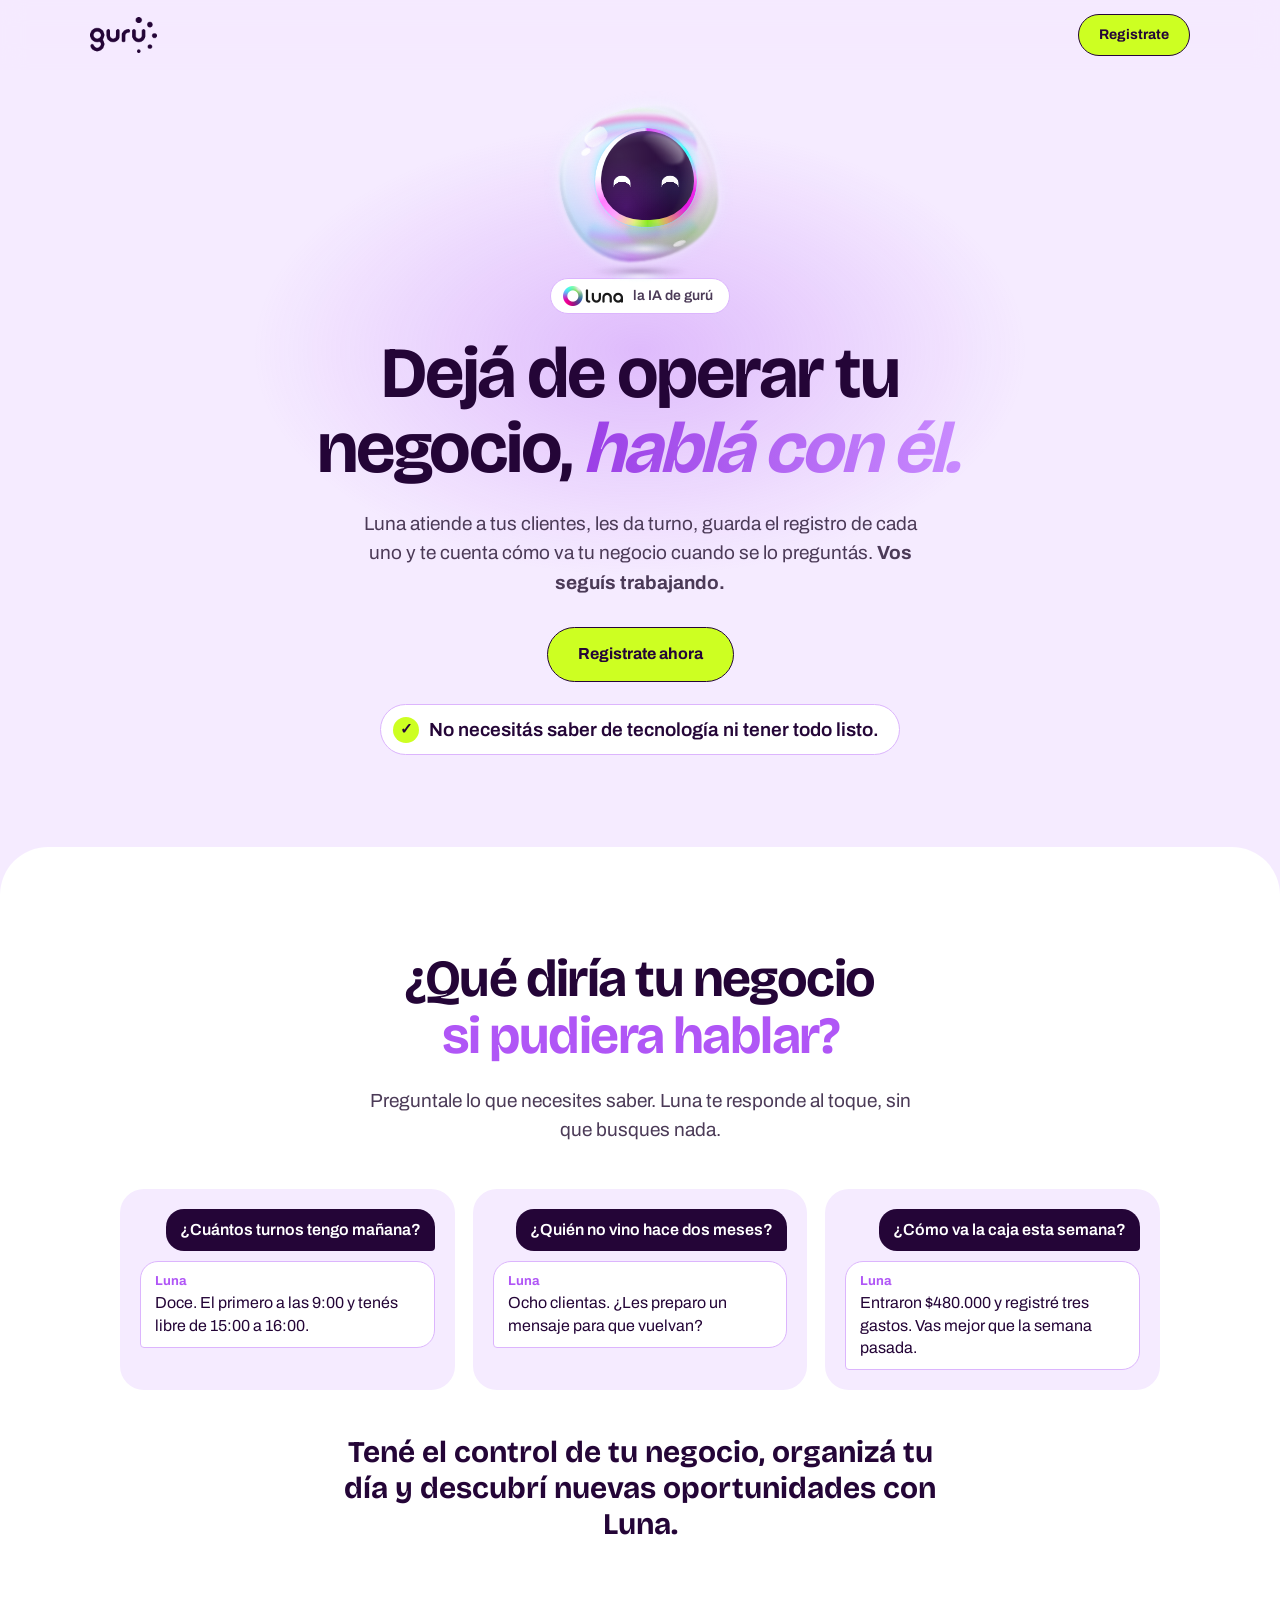
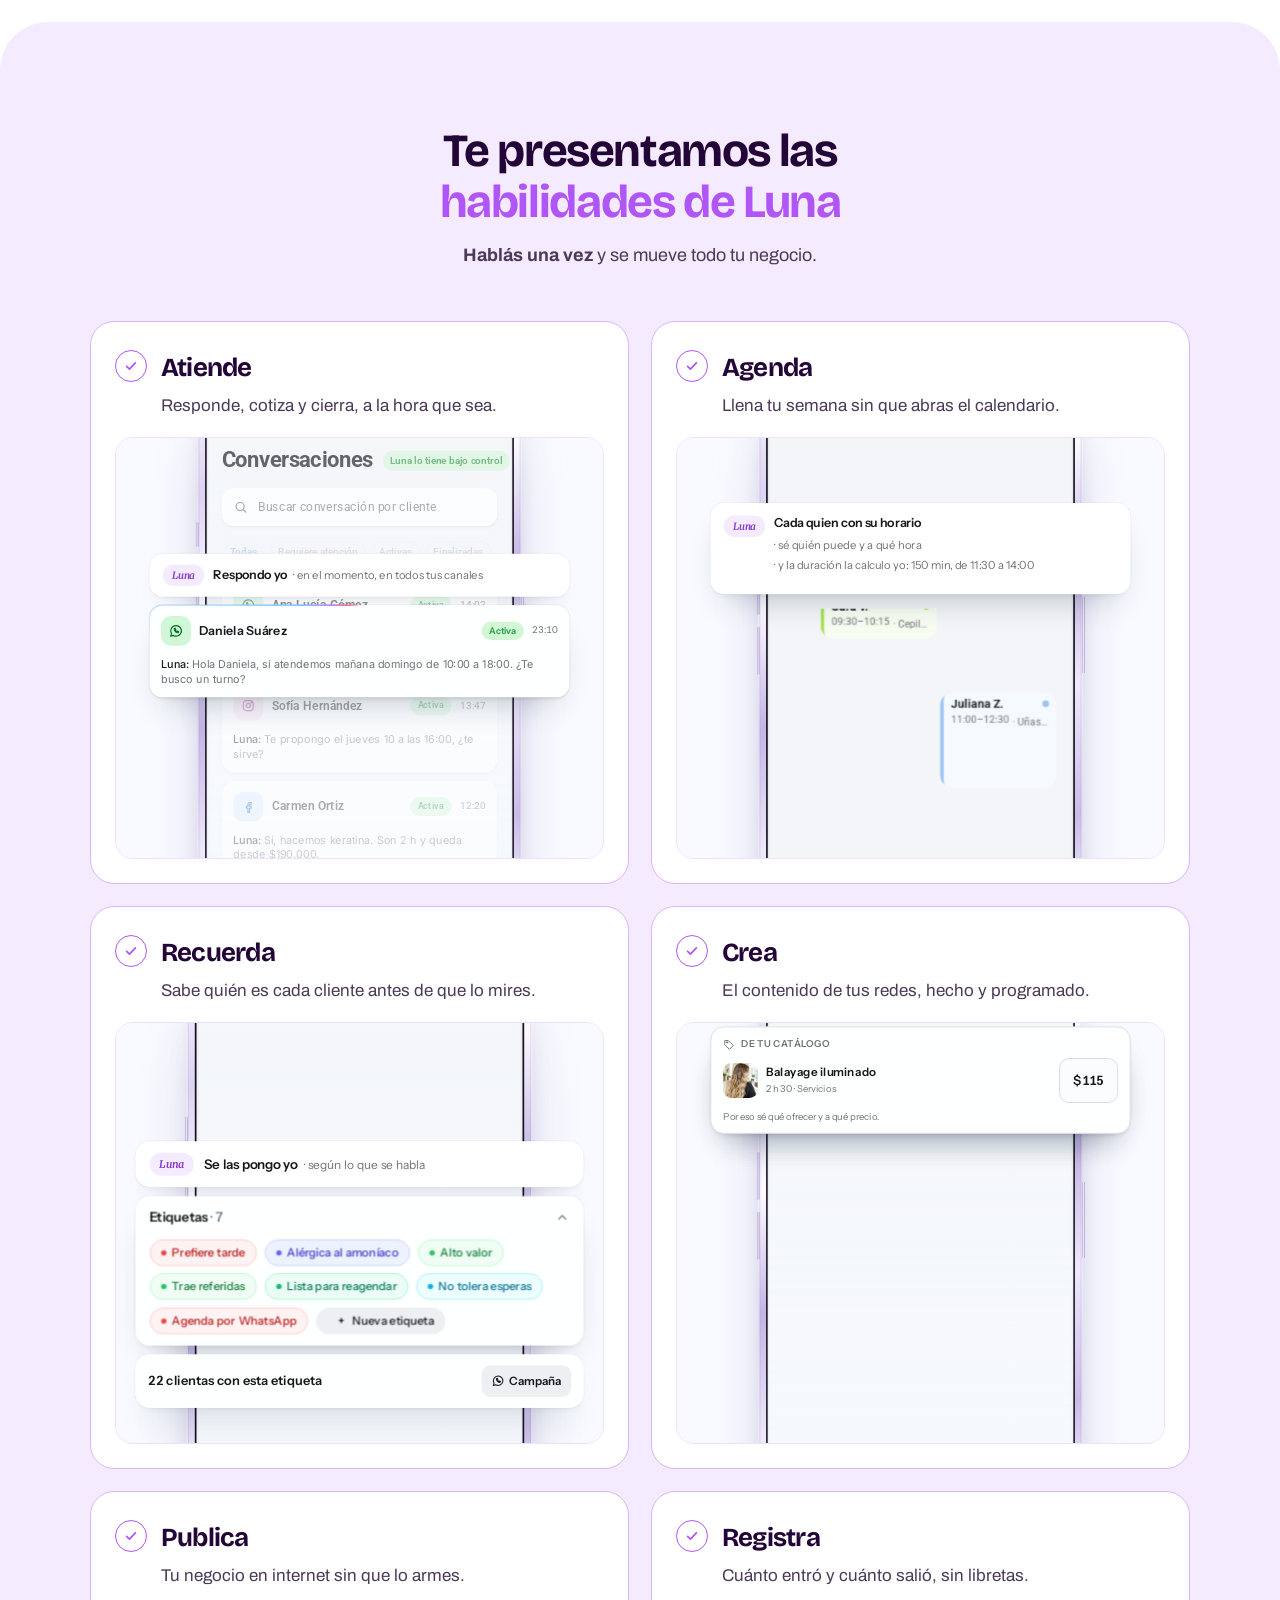
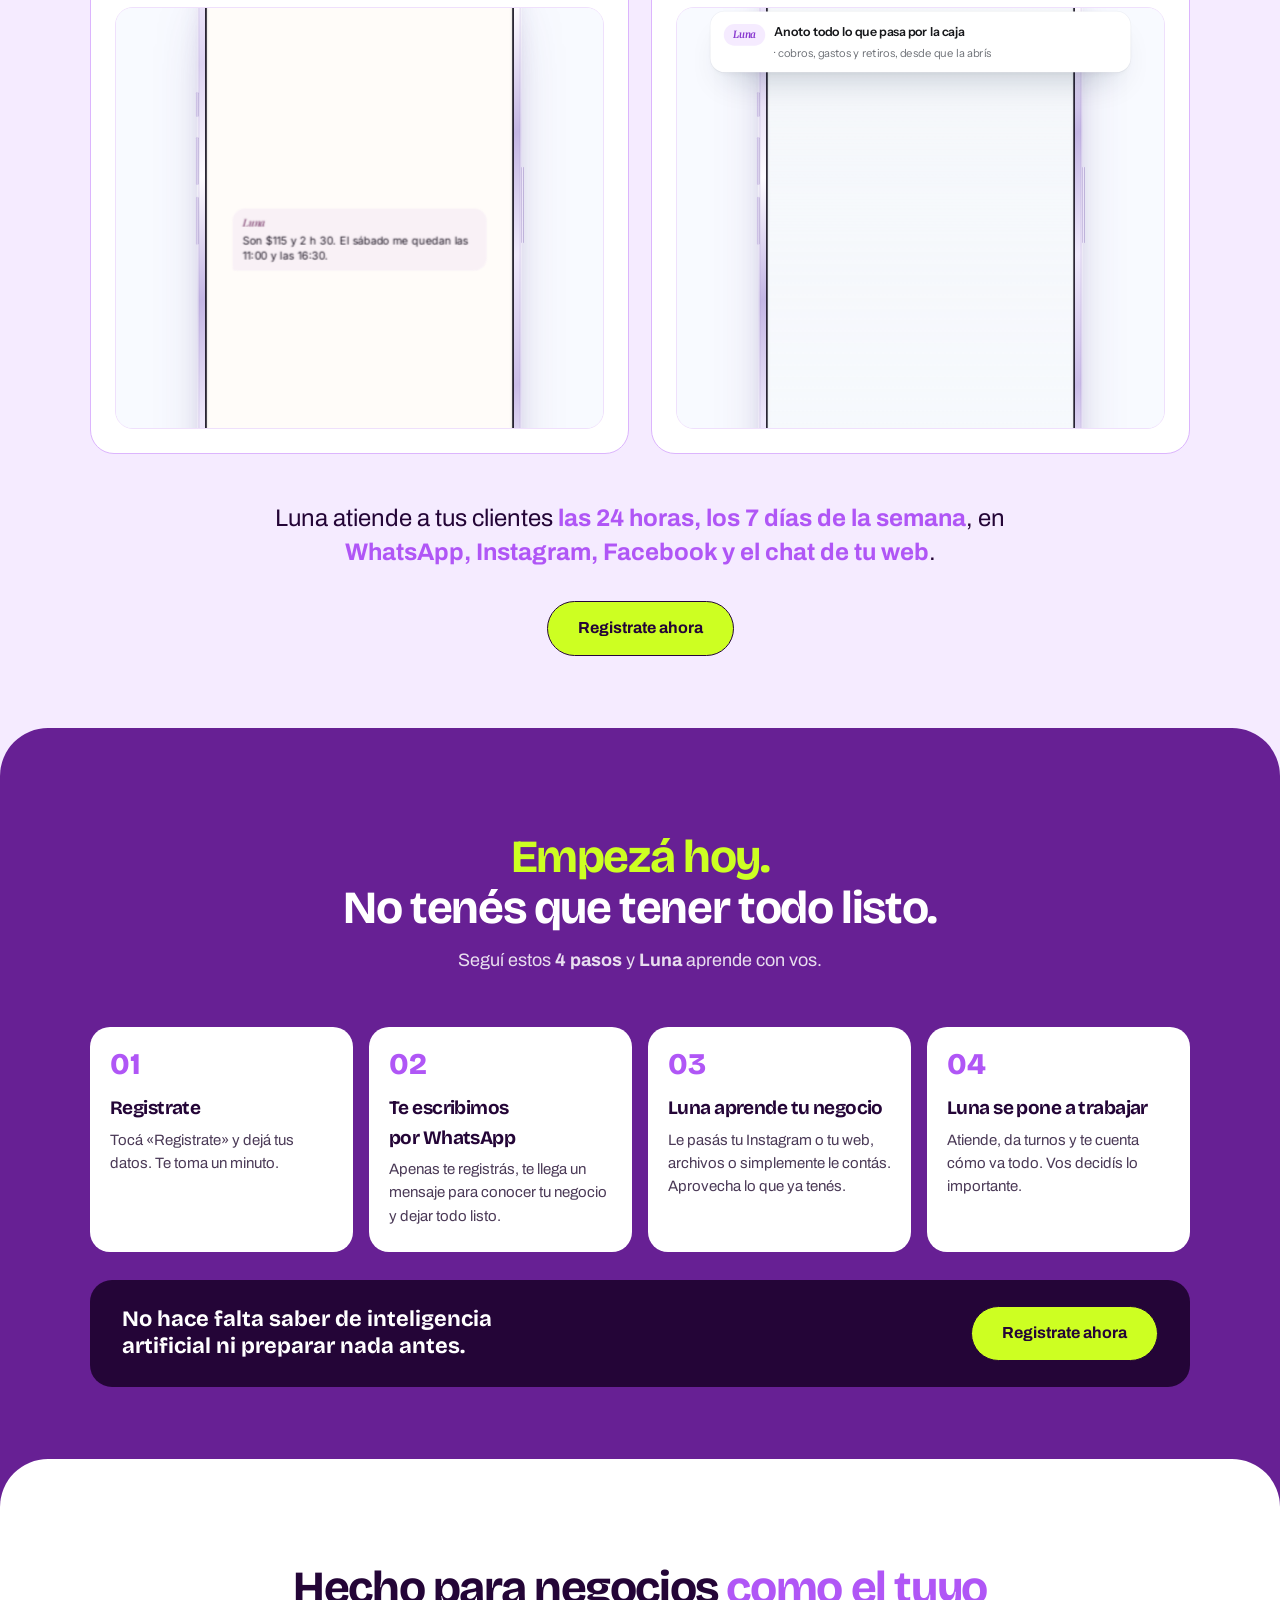
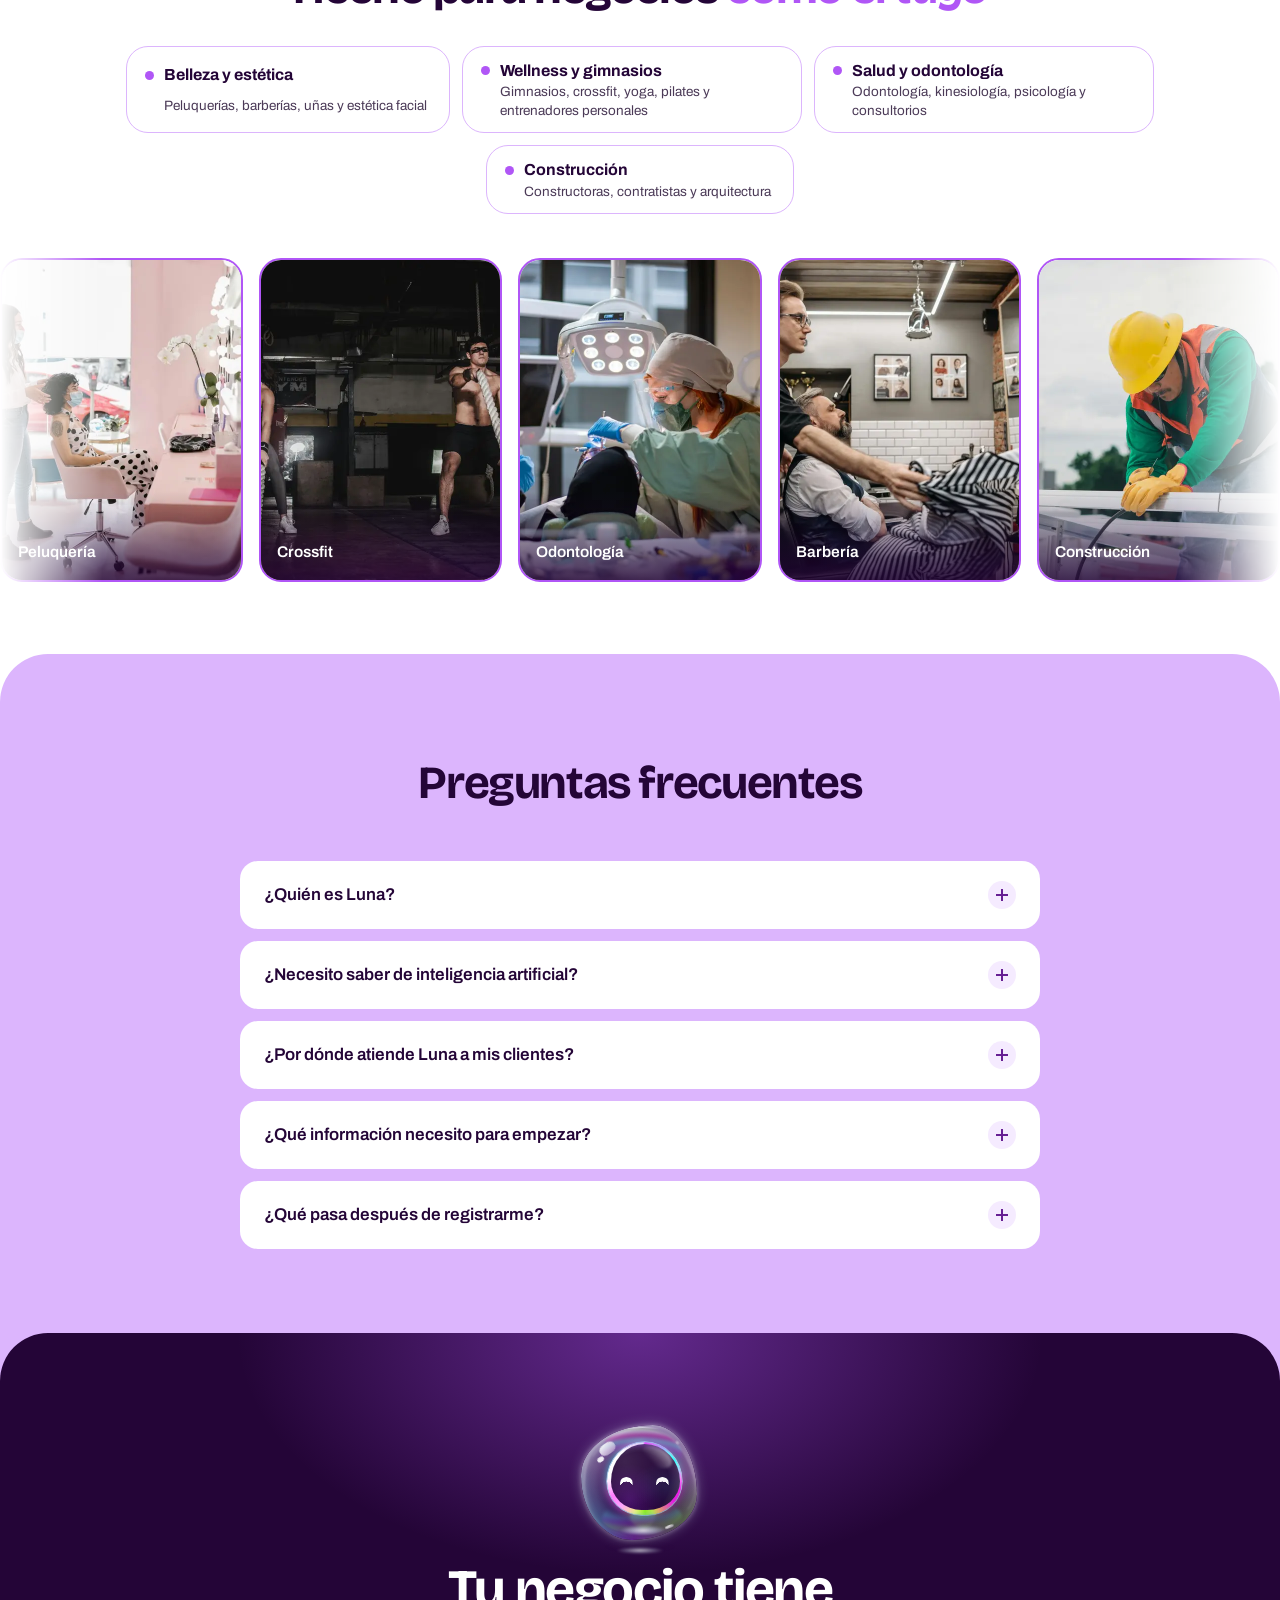
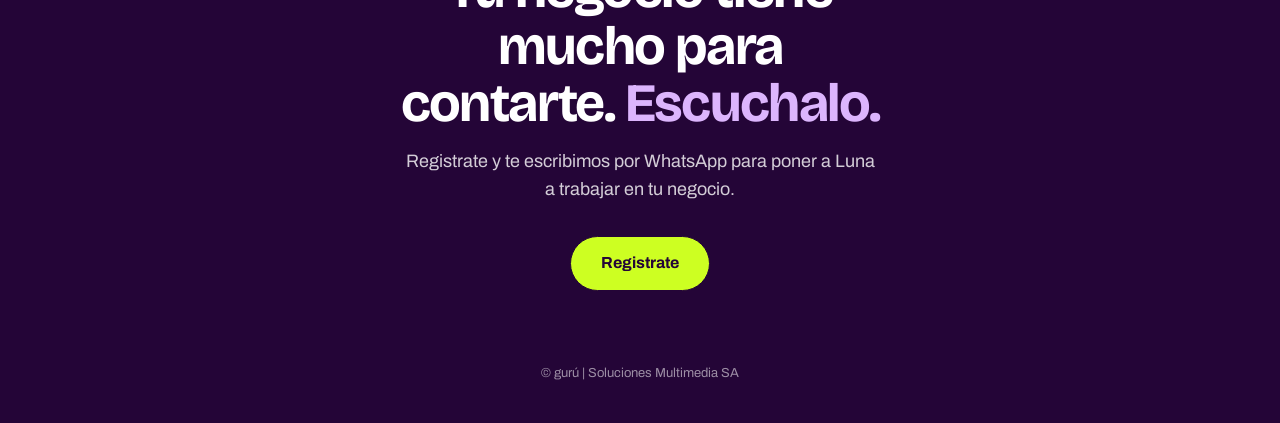
==== commit c9c3b3a7: "feat(landing): conversaciones en carrusel en el celular En el celular las tres preguntas de «¿Qué di" ====
--- a/index.html
+++ b/index.html
@@ -1,3978 +1,4005 @@
-<!doctype html>
-<html lang="es">
-<head>
-<meta charset="utf-8">
-<meta name="viewport" content="width=device-width, initial-scale=1">
-<meta name="robots" content="noindex, nofollow">
-<title>Luna, la IA que lleva tu negocio | gurú</title>
-<meta name="description" content="Luna atiende a tus clientes por WhatsApp, Instagram, Facebook y tu web, les da turno y te cuenta cómo va tu negocio. Registrate y ponela a trabajar.">
-<link rel="preconnect" href="https://fonts.googleapis.com">
-<link rel="preconnect" href="https://fonts.gstatic.com" crossorigin>
-<link href="https://fonts.googleapis.com/css2?family=Archivo:wght@400;500;600;700&family=Bricolage+Grotesque:opsz,wght@12..96,500;12..96,700;12..96,800&display=swap" rel="stylesheet">
-<style>
-/* Luna: el personaje de Linda con la paleta de gurú */
-/* =============================================================================
- * LINDA
- * =============================================================================
- * Extraido literal del artefacto "Linda, identidad conceptual", pagina
- * MainV2 ("Un aura con ojos, version 2, aura mas organica").
- *
- * Todo es CSS: no hay canvas ni JavaScript de animacion. Las capas del aura
- * se mueven con keyframes, asi que el navegador las puede componer en la GPU.
- *
- * Todos los selectores cuelgan de .linda, asi que no se escapa nada al resto
- * del sitio. Se quitaron las reglas del tablero de presentacion (body, .pill).
- * ============================================================================= */
-
-.linda {
-  --s: 240px;
-  --rw: calc(var(--s) * 0.036);
-  --rb: #a133eb, #5ed6f1, #d9049f, #87d94e, #d9049f, #5ed6f1, #a133eb;
-  --f1: #240537;
-  --f2: #240537;
-  --f3: #240537;
-  --c1: #5ed6f1;
-  --c2: #a133eb;
-  --c3: #d9049f;
-  --c4: #87d94e;
-  --c5: #4478a6;
-  --spin: 10s;
-  --breath: 6s;
-  --glow: 0.55;
-  position: relative;
-  width: var(--s);
-  height: var(--s);
-  flex-shrink: 0;
-}
-.linda > div,
-.linda .body > div {
-  position: absolute;
-}
-.linda .halo {
-  inset: 10%;
-  border-radius: 50%;
-  opacity: 0;
-}
-.linda .rim {
-  inset: 12% 12% 22% 20%;
-  border-radius: 50% 50% 46% 46% / 54% 54% 46% 46%;
-  box-sizing: border-box;
-  border: solid transparent;
-  border-width: calc(var(--rw) * 0.7) calc(var(--rw) * 0.6) calc(var(--rw) * 1.3)
-    calc(var(--rw) * 1.25);
-  background: conic-gradient(from var(--a), var(--rb)) border-box;
-  -webkit-mask: linear-gradient(#240537 0 0) padding-box, linear-gradient(#240537 0 0);
-  -webkit-mask-composite: xor;
-  mask: linear-gradient(#240537 0 0) padding-box, linear-gradient(#240537 0 0);
-  mask-composite: exclude;
-  animation: ld-hue var(--spin) linear infinite, ld-squish var(--breath) ease-in-out infinite;
-}
-.linda .rim.glow {
-  inset: 8% 8% 18% 16%;
-  border-width: calc(var(--rw) * 2.2) calc(var(--rw) * 2) calc(var(--rw) * 3.4)
-    calc(var(--rw) * 3.2);
-  filter: blur(calc(var(--s) * 0.035));
-  opacity: 0.95;
-}
-.linda .rim.hot {
-  top: calc(12% + var(--rw) * 0.21);
-  right: calc(12% + var(--rw) * 0.18);
-  bottom: calc(22% + var(--rw) * 0.39);
-  left: calc(20% + var(--rw) * 0.375);
-  border-width: calc(var(--rw) * 0.28) calc(var(--rw) * 0.24) calc(var(--rw) * 0.52)
-    calc(var(--rw) * 0.5);
-  background: linear-gradient(#fff, #fff) border-box;
-  filter: blur(calc(var(--s) * 0.003));
-  opacity: 0.6;
-}
-.st-trabajando .rim {
-  animation: ld-hue var(--spin) linear infinite, ld-squish 1.8s ease-in-out infinite;
-}
-.linda .bubble {
-  inset: 0;
-  overflow: hidden;
-  border-radius: 54% 46% 50% 50% / 48% 54% 46% 52%;
-  background: radial-gradient(ellipse at 6% 50%, rgba(255, 255, 255, 0.5), transparent 28%),
-    radial-gradient(
-      circle at 52% 50%,
-      rgba(255, 255, 255, 0) 50%,
-      rgba(255, 255, 255, 0.18) 72%,
-      rgba(255, 255, 255, 0.5) 92%,
-      rgba(255, 255, 255, 0.72) 100%
-    );
-  box-shadow: inset 0 0 calc(var(--s) * 0.06) rgba(255, 255, 255, 0.7);
-  animation: ld-bubble calc(var(--breath) * 1.6) ease-in-out infinite;
-}
-.linda .bubble::before {
-  content: "";
-  position: absolute;
-  inset: 0;
-  border-radius: inherit;
-  background: conic-gradient(
-    from var(--a),
-    #dff7fb 0deg,
-    #f2e4f9 80deg,
-    #87d94e 130deg,
-    #a133eb 185deg,
-    #5ed6f1 225deg,
-    #dff7fb 290deg,
-    #dff7fb 360deg
-  );
-  -webkit-mask: radial-gradient(
-    closest-side,
-    transparent 52%,
-    rgba(36, 5, 55, 0.6) 78%,
-    #240537 100%
-  );
-  mask: radial-gradient(closest-side, transparent 52%, rgba(36, 5, 55, 0.6) 78%, #240537 100%);
-  opacity: 0.45;
-  animation: ld-hue calc(var(--spin) * 3) linear infinite;
-}
-.linda .bubble::after {
-  content: "";
-  position: absolute;
-  left: 6%;
-  top: 6%;
-  width: 48%;
-  height: 32%;
-  border-radius: 50%;
-  border-top: calc(var(--s) * 0.04) solid rgba(255, 255, 255, 0.85);
-  transform: rotate(-30deg);
-  filter: blur(calc(var(--s) * 0.012));
-}
-.linda .bstrokes {
-  inset: 0;
-}
-.linda .bstrokes i {
-  position: absolute;
-  inset: 0;
-  box-sizing: border-box;
-  border: solid transparent;
-  border-radius: 54% 46% 50% 50% / 48% 54% 46% 52%;
-  -webkit-mask: linear-gradient(#240537 0 0) padding-box, linear-gradient(#240537 0 0);
-  -webkit-mask-composite: xor;
-  mask: linear-gradient(#240537 0 0) padding-box, linear-gradient(#240537 0 0);
-  mask-composite: exclude;
-  filter: blur(calc(var(--s) * 0.004));
-}
-.linda .bstrokes i:nth-child(1) {
-  border-width: calc(var(--s) * 0.022 * 1.3) calc(var(--s) * 0.022 * 1.0)
-    calc(var(--s) * 0.022 * 1.1) calc(var(--s) * 0.022 * 1.5);
-  translate: calc(var(--s) * 0) calc(var(--s) * 0);
-  scale: 1.0 0.97;
-  opacity: 0.47;
-  background: conic-gradient(
-      from calc(var(--a) + 0deg),
-      transparent 0deg,
-      rgba(161, 51, 235, 0.9) 12deg,
-      rgba(135, 217, 78, 0.85) 108deg,
-      transparent 120deg,
-      transparent 135deg,
-      rgba(135, 217, 78, 0.85) 147deg,
-      rgba(242, 228, 249, 0.85) 193deg,
-      transparent 205deg,
-      transparent 228deg,
-      rgba(94, 214, 241, 0.9) 240deg,
-      rgba(161, 51, 235, 0.9) 328deg,
-      transparent 340deg,
-      transparent 360deg
-    )
-    border-box;
-  animation: ld-hue calc(var(--spin) * 2.2) linear infinite normal, ld-rot 26s linear infinite
-    normal;
-}
-.linda .bstrokes i:nth-child(2) {
-  border-width: calc(var(--s) * 0.022 * 0.6) calc(var(--s) * 0.022 * 0.5)
-    calc(var(--s) * 0.022 * 0.8) calc(var(--s) * 0.022 * 0.9);
-  translate: calc(var(--s) * -0.02) calc(var(--s) * 0.012);
-  scale: 1.04 0.94;
-  opacity: 0.42;
-  background: conic-gradient(
-      from calc(var(--a) + 50deg),
-      transparent 0deg,
-      transparent 15deg,
-      rgba(94, 214, 241, 0.9) 27deg,
-      rgba(217, 4, 159, 0.75) 88deg,
-      transparent 100deg,
-      transparent 150deg,
-      rgba(161, 51, 235, 0.9) 162deg,
-      rgba(94, 214, 241, 0.9) 258deg,
-      transparent 270deg,
-      transparent 295deg,
-      rgba(135, 217, 78, 0.85) 307deg,
-      rgba(68, 120, 166, 0.85) 340deg,
-      transparent 352deg,
-      transparent 360deg
-    )
-    border-box;
-  animation: ld-hue calc(var(--spin) * 3.3000000000000003) linear infinite reverse, ld-rot 18s
-    linear infinite reverse;
-}
-.linda .bstrokes i:nth-child(3) {
-  border-width: calc(var(--s) * 0.022 * 0.5) calc(var(--s) * 0.022 * 0.7)
-    calc(var(--s) * 0.022 * 0.55) calc(var(--s) * 0.022 * 0.6);
-  translate: calc(var(--s) * 0.022) calc(var(--s) * -0.016);
-  scale: 0.95 1.05;
-  opacity: 0.4;
-  background: conic-gradient(
-      from calc(var(--a) + 110deg),
-      transparent 0deg,
-      rgba(242, 228, 249, 0.85) 12deg,
-      rgba(135, 217, 78, 0.85) 138deg,
-      transparent 150deg,
-      transparent 195deg,
-      rgba(217, 4, 159, 0.75) 207deg,
-      rgba(94, 214, 241, 0.9) 288deg,
-      transparent 300deg,
-      transparent 360deg
-    )
-    border-box;
-  animation: ld-hue calc(var(--spin) * 1.7600000000000002) linear infinite normal, ld-rot 22s linear
-    infinite normal;
-}
-.linda .bstrokes i:nth-child(4) {
-  border-width: calc(var(--s) * 0.022 * 0.35) calc(var(--s) * 0.022 * 0.35)
-    calc(var(--s) * 0.022 * 0.6) calc(var(--s) * 0.022 * 0.65);
-  translate: calc(var(--s) * 0.008) calc(var(--s) * 0.02);
-  scale: 1.02 0.96;
-  opacity: 0.47;
-  background: conic-gradient(
-      from calc(var(--a) + 210deg),
-      transparent 0deg,
-      transparent 20deg,
-      rgba(255, 255, 255, 0.95) 32deg,
-      rgba(255, 255, 255, 0.95) 48deg,
-      transparent 60deg,
-      transparent 140deg,
-      rgba(255, 255, 255, 0.95) 152deg,
-      rgba(255, 255, 255, 0.95) 160deg,
-      transparent 172deg,
-      transparent 240deg,
-      rgba(255, 255, 255, 0.95) 252deg,
-      rgba(255, 255, 255, 0.95) 288deg,
-      transparent 300deg,
-      transparent 360deg
-    )
-    border-box;
-  animation: ld-hue calc(var(--spin) * 4.4) linear infinite reverse, ld-rot 14s linear infinite
-    normal;
-}
-.linda .bstrokes i:nth-child(5) {
-  border-width: calc(var(--s) * 0.022 * 0.7) calc(var(--s) * 0.022 * 0.5)
-    calc(var(--s) * 0.022 * 0.4) calc(var(--s) * 0.022 * 0.45);
-  translate: calc(var(--s) * -0.014) calc(var(--s) * -0.022);
-  scale: 0.97 1.03;
-  opacity: 0.38;
-  background: conic-gradient(
-      from calc(var(--a) + 300deg),
-      transparent 0deg,
-      transparent 30deg,
-      rgba(217, 4, 159, 0.75) 42deg,
-      rgba(161, 51, 235, 0.9) 128deg,
-      transparent 140deg,
-      transparent 175deg,
-      rgba(135, 217, 78, 0.85) 187deg,
-      rgba(242, 228, 249, 0.85) 228deg,
-      transparent 240deg,
-      transparent 270deg,
-      rgba(68, 120, 166, 0.85) 282deg,
-      rgba(94, 214, 241, 0.9) 326deg,
-      transparent 338deg,
-      transparent 360deg
-    )
-    border-box;
-  animation: ld-hue calc(var(--spin) * 2.64) linear infinite normal, ld-rot 30s linear infinite
-    reverse;
-}
-.linda .bstrokes i:nth-child(6) {
-  border-width: calc(var(--s) * 0.022 * 0.35) calc(var(--s) * 0.022 * 0.4)
-    calc(var(--s) * 0.022 * 0.7) calc(var(--s) * 0.022 * 0.6);
-  translate: calc(var(--s) * 0.026) calc(var(--s) * 0.018);
-  scale: 1.06 0.93;
-  opacity: 0.35;
-  background: conic-gradient(
-      from calc(var(--a) + 160deg),
-      transparent 0deg,
-      transparent 60deg,
-      rgba(94, 214, 241, 0.9) 72deg,
-      rgba(161, 51, 235, 0.9) 193deg,
-      transparent 205deg,
-      transparent 240deg,
-      rgba(135, 217, 78, 0.85) 252deg,
-      rgba(68, 120, 166, 0.85) 306deg,
-      transparent 318deg,
-      transparent 360deg
-    )
-    border-box;
-  animation: ld-hue calc(var(--spin) * 5.28) linear infinite reverse, ld-rot 20s linear infinite
-    normal;
-}
-.linda .bstrokes i:nth-child(7) {
-  border-width: calc(var(--s) * 0.022 * 0.4) calc(var(--s) * 0.022 * 0.3)
-    calc(var(--s) * 0.022 * 0.35) calc(var(--s) * 0.022 * 0.5);
-  translate: calc(var(--s) * -0.024) calc(var(--s) * -0.004);
-  scale: 0.93 1.02;
-  opacity: 0.3;
-  background: conic-gradient(
-      from calc(var(--a) + 250deg),
-      transparent 0deg,
-      transparent 100deg,
-      rgba(68, 120, 166, 0.85) 112deg,
-      rgba(135, 217, 78, 0.85) 168deg,
-      transparent 180deg,
-      transparent 300deg,
-      rgba(242, 228, 249, 0.85) 312deg,
-      rgba(217, 4, 159, 0.75) 343deg,
-      transparent 355deg,
-      transparent 360deg
-    )
-    border-box;
-  animation: ld-hue calc(var(--spin) * 3.74) linear infinite normal, ld-rot 34s linear infinite
-    reverse;
-}
-.linda .water {
-  inset: 0;
-  display: none;
-}
-.linda.au-agua .water {
-  display: block;
-}
-.linda.au-agua .bstrokes {
-  display: none;
-}
-.linda.au-agua .bubble::before {
-  opacity: 0.25;
-}
-.linda .water i {
-  position: absolute;
-  inset: 0;
-  border-radius: 54% 46% 50% 50% / 48% 54% 46% 52%;
-  box-shadow: inset 0 0 calc(var(--s) * 0.035) calc(var(--s) * 0.004) rgba(94, 214, 241, 0.55),
-    inset 0 0 calc(var(--s) * 0.01) rgba(255, 255, 255, 0.7), 0 0 calc(var(--s) * 0.03)
-    rgba(161, 51, 235, 0.25);
-  animation: ld-liquid 5s ease-in-out infinite, ld-rot 40s linear infinite;
-}
-.linda .water i:nth-child(2) {
-  inset: -1.5%;
-  opacity: 0.7;
-  box-shadow: inset 0 0 calc(var(--s) * 0.03) calc(var(--s) * 0.003) rgba(68, 120, 166, 0.55), 0 0
-    calc(var(--s) * 0.02) rgba(68, 120, 166, 0.25);
-  animation-duration: 6.5s, 52s;
-  animation-direction: alternate, reverse;
-}
-.linda .water i:nth-child(3) {
-  inset: 1.5%;
-  opacity: 0.6;
-  box-shadow: inset 0 0 calc(var(--s) * 0.028) calc(var(--s) * 0.002) rgba(217, 4, 159, 0.4), inset
-    0 0 calc(var(--s) * 0.008) rgba(223, 247, 251, 0.8);
-  animation-duration: 4.2s, 34s;
-  animation-delay: -1.5s, 0s;
-}
-.linda .water i:nth-child(4) {
-  box-shadow: none;
-  border: calc(var(--s) * 0.006) solid rgba(94, 214, 241, 0.6);
-  opacity: 0;
-  animation: ld-ripple 4.5s ease-out infinite;
-}
-.linda .water i:nth-child(5) {
-  inset: 1%;
-  box-shadow: none;
-  box-sizing: border-box;
-  border: calc(var(--s) * 0.014) solid transparent;
-  background: conic-gradient(
-      from var(--a),
-      transparent 0deg,
-      rgba(255, 255, 255, 0.75) 14deg,
-      transparent 34deg,
-      transparent 110deg,
-      rgba(223, 247, 251, 0.85) 126deg,
-      transparent 150deg,
-      transparent 220deg,
-      rgba(255, 255, 255, 0.65) 234deg,
-      transparent 254deg,
-      transparent 360deg
-    )
-    border-box;
-  -webkit-mask: linear-gradient(#240537 0 0) padding-box, linear-gradient(#240537 0 0);
-  -webkit-mask-composite: xor;
-  mask: linear-gradient(#240537 0 0) padding-box, linear-gradient(#240537 0 0);
-  mask-composite: exclude;
-  filter: blur(calc(var(--s) * 0.004));
-  animation: ld-hue 7s linear infinite, ld-liquid 5s ease-in-out infinite;
-}
-.linda .liquid,
-.linda .lgloss {
-  inset: 0;
-  display: none;
-}
-.linda.au-liquido .liquid,
-.linda.au-liquido .lgloss {
-  display: block;
-}
-.linda.au-liquido .bstrokes {
-  display: none;
-}
-.linda.au-liquido .bubble {
-  background: radial-gradient(ellipse at 7% 52%, rgba(255, 255, 255, 0.6), transparent 24%),
-    radial-gradient(ellipse at 60% 4%, rgba(255, 255, 255, 0.55), transparent 22%),
-    radial-gradient(
-      circle at 52% 50%,
-      rgba(255, 255, 255, 0) 0%,
-      rgba(255, 255, 255, 0.03) 55%,
-      rgba(255, 255, 255, 0.16) 74%,
-      rgba(255, 255, 255, 0.55) 92%,
-      rgba(255, 255, 255, 0.8) 100%
-    );
-}
-.linda.au-liquido .bubble::before {
-  background: conic-gradient(
-    from 0deg,
-    #dff7fb 0deg,
-    #f2e4f9 60deg,
-    #87d94e 100deg,
-    #f2e4f9 140deg,
-    #a133eb 190deg,
-    #5ed6f1 230deg,
-    #dff7fb 275deg,
-    #ffffff 315deg,
-    #dff7fb 360deg
-  );
-  -webkit-mask: radial-gradient(
-    closest-side,
-    transparent 60%,
-    rgba(36, 5, 55, 0.4) 78%,
-    #240537 94%,
-    rgba(36, 5, 55, 0.6) 100%
-  );
-  mask: radial-gradient(
-    closest-side,
-    transparent 60%,
-    rgba(36, 5, 55, 0.4) 78%,
-    #240537 94%,
-    rgba(36, 5, 55, 0.6) 100%
-  );
-  opacity: 0.6;
-  animation: ld-sway 12s ease-in-out infinite alternate;
-}
-@keyframes ld-sway {
-  from {
-    rotate: -14deg;
-  }
-  to {
-    rotate: 14deg;
-  }
-}
-.linda .liquid b {
-  position: absolute;
-  inset: 0;
-  border-radius: 54% 46% 50% 50% / 48% 54% 46% 52%;
-  box-shadow:
-    inset 0 0 0 calc(var(--s) * 0.004) rgba(255, 255, 255, 0.9), inset calc(var(--s) * 0.045) 0 calc(
-      var(--s) *
-      0.05
-    ) rgba(255, 255, 255, 0.75), inset 0 calc(var(--s) * 0.025) calc(var(--s) * 0.035) rgba(
-      255,
-      255,
-      255,
-      0.55
-    ), inset calc(var(--s) * -0.035) 0 calc(var(--s) * 0.07) rgba(135, 217, 78, 0.4), inset calc(
-      var(--s) *
-      0.015
-    ) calc(var(--s) * -0.04) calc(var(--s) * 0.07) rgba(161, 51, 235, 0.35), inset 0 0 calc(
-      var(--s) *
-      0.12
-    ) rgba(255, 255, 255, 0.28), 0 calc(var(--s) * 0.02) calc(var(--s) * 0.06) rgba(36, 5, 55,
-      0.08
-    );
-  animation: ld-liquid 7s ease-in-out infinite;
-}
-.linda .liquid i {
-  position: absolute;
-}
-.linda .liquid i:nth-child(2) {
-  inset: 5%;
-  border-radius: 54% 46% 50% 50% / 48% 54% 46% 52%;
-  box-sizing: border-box;
-  border: calc(var(--s) * 0.014) solid transparent;
-  background: conic-gradient(
-      from calc(var(--a) + 90deg),
-      rgba(255, 255, 255, 0.8),
-      rgba(242, 228, 249, 0.6),
-      rgba(223, 247, 251, 0.6),
-      rgba(223, 247, 251, 0.6),
-      rgba(223, 247, 251, 0.5),
-      rgba(242, 228, 249, 0.55),
-      rgba(255, 255, 255, 0.8)
-    )
-    border-box;
-  -webkit-mask: linear-gradient(#240537 0 0) padding-box, linear-gradient(#240537 0 0);
-  -webkit-mask-composite: xor;
-  mask: linear-gradient(#240537 0 0) padding-box, linear-gradient(#240537 0 0);
-  mask-composite: exclude;
-  filter: blur(calc(var(--s) * 0.006));
-  opacity: 0.75;
-  animation: ld-hue calc(var(--spin) * 3) linear infinite, ld-liquid 7s ease-in-out -1s infinite;
-}
-.linda .liquid i:nth-child(3) {
-  left: 2.5%;
-  top: 20%;
-  width: 11%;
-  height: 54%;
-  border-radius: 50%;
-  background: linear-gradient(90deg, rgba(255, 255, 255, 0.65), rgba(255, 255, 255, 0));
-  filter: blur(calc(var(--s) * 0.012));
-  rotate: 6deg;
-}
-.linda .liquid i:nth-child(4) {
-  left: 20%;
-  right: 20%;
-  bottom: -11%;
-  height: 8%;
-  border-radius: 50%;
-  background: radial-gradient(
-    closest-side,
-    rgba(223, 247, 251, 0.6),
-    rgba(242, 228, 249, 0.4) 45%,
-    rgba(223, 247, 251, 0.25) 70%,
-    transparent
-  );
-  filter: blur(calc(var(--s) * 0.02));
-  animation: ld-shadow var(--breath) ease-in-out infinite;
-}
-.linda .liquid i:nth-child(5) {
-  inset: 0;
-  border-radius: 54% 46% 50% 50% / 48% 54% 46% 52%;
-  background: radial-gradient(ellipse at 62% 30%, rgba(255, 255, 255, 0.1), transparent 45%);
-  animation: ld-liquid 7s ease-in-out infinite;
-}
-.linda .liquid i:nth-child(7) {
-  inset: 4%;
-  border-radius: 54% 46% 50% 50% / 48% 54% 46% 52%;
-  box-sizing: border-box;
-  border: calc(var(--s) * 0.008) solid transparent;
-  border-left-color: rgba(255, 255, 255, 0.85);
-  border-top-color: rgba(255, 255, 255, 0.35);
-  border-bottom-color: rgba(223, 247, 251, 0.4);
-  filter: blur(calc(var(--s) * 0.003));
-  rotate: -10deg;
-  animation: ld-liquid 7s ease-in-out -.5s infinite;
-}
-.linda .lgloss {
-  inset: 1.5%;
-  box-sizing: border-box;
-  border: calc(var(--s) * 0.014) solid transparent;
-  border-radius: 54% 46% 50% 50% / 48% 54% 46% 52%;
-  background: conic-gradient(
-      from var(--a),
-      transparent 0deg,
-      rgba(255, 255, 255, 0.7) 18deg,
-      transparent 44deg,
-      transparent 170deg,
-      rgba(255, 255, 255, 0.45) 188deg,
-      transparent 210deg,
-      transparent 360deg
-    )
-    border-box;
-  -webkit-mask: linear-gradient(#240537 0 0) padding-box, linear-gradient(#240537 0 0);
-  -webkit-mask-composite: xor;
-  mask: linear-gradient(#240537 0 0) padding-box, linear-gradient(#240537 0 0);
-  mask-composite: exclude;
-  filter: blur(calc(var(--s) * 0.005));
-  animation: ld-hue 14s linear infinite, ld-liquid 7s ease-in-out infinite;
-}
-@keyframes ld-liquid {
-  0%,
-  100% {
-    border-radius: 54% 46% 50% 50% / 48% 54% 46% 52%;
-    scale: 1;
-  }
-  25% {
-    border-radius: 48% 52% 56% 44% / 55% 45% 52% 48%;
-    scale: 1.015 0.985;
-  }
-  50% {
-    border-radius: 52% 48% 44% 56% / 46% 56% 50% 50%;
-    scale: 0.99 1.01;
-  }
-  75% {
-    border-radius: 46% 54% 52% 48% / 52% 48% 56% 44%;
-    scale: 1.01 0.99;
-  }
-}
-@keyframes ld-ripple {
-  0% {
-    scale: 0.98;
-    opacity: 0;
-  }
-  15% {
-    opacity: 0.8;
-  }
-  100% {
-    scale: 1.16;
-    opacity: 0;
-  }
-}
-@keyframes ld-rot {
-  from {
-    rotate: 0deg;
-  }
-  to {
-    rotate: 360deg;
-  }
-}
-@keyframes ld-bubble {
-  0%,
-  100% {
-    border-radius: 54% 46% 50% 50% / 48% 54% 46% 52%;
-    scale: 1;
-  }
-  33% {
-    border-radius: 46% 54% 44% 56% / 56% 46% 54% 44%;
-    scale: 1.03 0.97;
-  }
-  66% {
-    border-radius: 52% 48% 56% 44% / 44% 56% 42% 58%;
-    scale: 0.97 1.03;
-  }
-}
-@property --a {
-  syntax: "<angle>";
-  inherits: false;
-  initial-value: 0deg;
-}
-@keyframes ld-hue {
-  to {
-    --a: 360deg;
-  }
-}
-.linda .shadow {
-  left: 24%;
-  right: 24%;
-  bottom: -6%;
-  height: 6%;
-  border-radius: 50%;
-  background: radial-gradient(closest-side, rgba(36, 5, 55, 0.14), transparent);
-  filter: blur(calc(var(--s) * 0.02));
-  animation: ld-shadow var(--breath) ease-in-out infinite;
-}
-.linda .pulse {
-  inset: 4%;
-  border-radius: 50%;
-  border: calc(var(--s) * 0.01) solid var(--c1);
-  opacity: 0;
-}
-.linda .body {
-  inset: 0;
-  animation: ld-float var(--breath) ease-in-out infinite;
-}
-.linda .core {
-  inset: 12% 12% 22% 20%;
-  border-radius: 50% 50% 46% 46% / 54% 54% 46% 46%;
-  background: radial-gradient(circle at 46% 42%, var(--f1) 0%, var(--f2) 48%, var(--f3) 100%);
-  box-shadow: inset 0 0 calc(var(--s) * 0.05) rgba(94, 214, 241, 0.35), inset 0
-    calc(var(--s) * -0.05) calc(var(--s) * 0.08) rgba(36, 5, 55, 0.5);
-  animation: ld-squish var(--breath) ease-in-out infinite;
-}
-.linda .core::before {
-  content: "";
-  position: absolute;
-  right: 7%;
-  top: 6%;
-  width: 62%;
-  height: 56%;
-  border-radius: 50%;
-  box-sizing: border-box;
-  border: calc(var(--s) * 0.03) solid transparent;
-  border-top-color: rgba(255, 255, 255, 0.55);
-  border-right-color: rgba(255, 255, 255, 0.3);
-  transform: rotate(12deg);
-  filter: blur(calc(var(--s) * 0.007));
-  z-index: 1;
-}
-.linda .core::after {
-  content: "";
-  position: absolute;
-  inset: 10%;
-  border-radius: 50%;
-  background: radial-gradient(
-      circle at 30% 40%,
-      color-mix(in srgb, var(--c1) 40%, transparent),
-      transparent 55%
-    ),
-    radial-gradient(
-      circle at 72% 65%,
-      color-mix(in srgb, var(--c3) 35%, transparent),
-      transparent 55%
-    );
-  filter: blur(calc(var(--s) * 0.06));
-  mix-blend-mode: screen;
-  opacity: 0.35;
-  animation: ld-spin calc(var(--spin) * 1.4) linear infinite;
-}
-.linda .orbits {
-  inset: 22% 18% 30% 26%;
-  opacity: 0;
-  transition: opacity .6s;
-}
-.linda .orbits span {
-  position: absolute;
-  inset: 0;
-  animation: ld-spin 3.2s linear infinite;
-}
-.linda .orbits span::before {
-  content: "";
-  position: absolute;
-  top: 0;
-  left: 50%;
-  width: calc(var(--s) * 0.034);
-  height: calc(var(--s) * 0.034);
-  margin-left: calc(var(--s) * -0.017);
-  border-radius: 50%;
-  background: #fff;
-  box-shadow: 0 0 calc(var(--s) * 0.04) var(--c1);
-}
-.linda .orbits span:nth-child(2) {
-  inset: 14%;
-  animation-duration: 4.4s;
-  animation-direction: reverse;
-}
-.linda .orbits span:nth-child(2)::before {
-  background: var(--c3);
-}
-.linda .orbits span:nth-child(3) {
-  inset: -10%;
-  animation-duration: 6.6s;
-}
-.linda .orbits span:nth-child(3)::before {
-  background: var(--c4);
-  width: calc(var(--s) * 0.024);
-  height: calc(var(--s) * 0.024);
-}
-.linda .eyes {
-  left: 54%;
-  top: 49%;
-  width: 40%;
-  height: 22%;
-  transform: translate(-50%, -50%);
-  display: flex;
-  justify-content: space-between;
-  align-items: center;
-  transition: transform .6s ease;
-}
-.linda .eye {
-  box-sizing: border-box;
-  width: 26%;
-  height: 100%;
-  border-radius: 999px;
-  background: linear-gradient(180deg, #ffffff 0%, #ffffff 55%, #dff7fb 100%);
-  box-shadow: 0 0 calc(var(--s) * 0.025) #ffffff, 0 0 calc(var(--s) * 0.08) #5ed6f1;
-  animation: ld-blink 5s infinite;
-  transition: height .4s ease;
-}
-.linda .acc {
-  display: none;
-}
-.linda.a-gafas .acc-gafas {
-  display: flex;
-}
-.linda.a-sombrero .acc-sombrero,
-.linda.a-audifonos .acc-audifonos {
-  display: block;
-}
-.linda .acc-gafas {
-  position: absolute;
-  left: -12.5%;
-  top: -16%;
-  width: 125%;
-  height: 132%;
-  align-items: center;
-}
-.acc-gafas .lens {
-  box-sizing: border-box;
-  width: 42%;
-  height: 100%;
-  border: calc(var(--s) * 0.02) solid #dff7fb;
-  border-radius: 44%;
-  background: radial-gradient(
-    circle at 30% 25%,
-    rgba(255, 255, 255, 0.3),
-    rgba(255, 255, 255, 0.04) 55%
-  );
-  box-shadow: 0 0 calc(var(--s) * 0.02) rgba(94, 214, 241, 0.5);
-}
-.acc-gafas .bridge {
-  flex-grow: 1;
-  height: calc(var(--s) * 0.018);
-  background: #dff7fb;
-  margin-top: -8%;
-}
-.linda .acc-sombrero {
-  left: 50%;
-  top: -5%;
-  width: 46%;
-  height: 26%;
-  transform: translateX(-50%) rotate(-9deg);
-  filter: drop-shadow(0 calc(var(--s) * 0.015) calc(var(--s) * 0.02) rgba(36, 5, 55, 0.3));
-}
-.acc-sombrero .brim {
-  position: absolute;
-  left: 0;
-  right: 0;
-  bottom: 12%;
-  height: 20%;
-  background: radial-gradient(ellipse at 40% 30%, #4478a6, #3d1452 50%, #240537 100%);
-  border-radius: 50%;
-}
-.acc-sombrero .crown {
-  position: absolute;
-  left: 20%;
-  right: 20%;
-  top: 0;
-  bottom: 24%;
-  background: linear-gradient(100deg, #4478a6 0%, #3d1452 45%, #240537 100%);
-  border-radius: 46% 46% 10% 10% / 60% 60% 10% 10%;
-}
-.acc-sombrero .hband {
-  position: absolute;
-  left: 20%;
-  right: 20%;
-  bottom: 24%;
-  height: 18%;
-  background: linear-gradient(100deg, #d9049f, #a133eb 50%, #5ed6f1);
-}
-.linda .acc-audifonos {
-  inset: 0;
-}
-.acc-audifonos .arc {
-  position: absolute;
-  left: 8%;
-  right: 8%;
-  top: 4%;
-  height: 52%;
-  box-sizing: border-box;
-  border: calc(var(--s) * 0.035) solid #240537;
-  border-bottom: 0;
-  border-radius: 50% 50% 0 0 / 100% 100% 0 0;
-  filter: drop-shadow(0 calc(var(--s) * 0.01) calc(var(--s) * 0.015) rgba(36, 5, 55, 0.25));
-}
-.acc-audifonos .cup {
-  position: absolute;
-  top: 40%;
-  width: 13%;
-  height: 28%;
-  background: radial-gradient(circle at 35% 28%, #4478a6, #3d1452 50%, #240537 100%);
-  border-radius: 42%;
-  box-shadow: inset 0 0 0 calc(var(--s) * 0.018) #5ed6f1, 0 calc(var(--s) * 0.02)
-    calc(var(--s) * 0.03) rgba(36, 5, 55, 0.3);
-}
-.acc-audifonos .cup.l {
-  left: 2%;
-}
-.acc-audifonos .cup.r {
-  right: 2%;
-}
-.st-escuchando {
-  --spin: 18s;
-  --breath: 6.5s;
-  --glow: 0.5;
-}
-.st-escuchando .eyes {
-  transform: translate(-50%, -50%) rotate(-7deg);
-}
-.st-pensando {
-  --f1: #3d1452;
-  --f2: #240537;
-  --f3: #240537;
-  --rb: #5ed6f1, #a133eb, #4478a6, #dff7fb, #5ed6f1;
-  --c3: #4478a6;
-  --c4: #a133eb;
-  --c5: #dff7fb;
-  --spin: 26s;
-  --breath: 5s;
-  --glow: 0.38;
-}
-.st-pensando .orbits {
-  opacity: 1;
-}
-.st-pensando .eyes {
-  transform: translate(-36%, -66%);
-}
-.st-pensando .eye {
-  height: 68%;
-}
-.st-trabajando {
-  --spin: 1.6s;
-  --breath: 1.8s;
-  --glow: 0.85;
-  --rw: calc(var(--s) * 0.042);
-}
-.st-trabajando .core {
-  animation: ld-squish 1.8s ease-in-out infinite, ld-flicker .9s ease-in-out infinite;
-}
-.st-trabajando .eyes {
-  transform: translate(-50%, -44%);
-}
-.st-trabajando .eye {
-  height: 50%;
-}
-.st-lista {
-  --spin: 10s;
-  --breath: 5s;
-  --glow: 0.75;
-}
-.st-lista .body {
-  animation: ld-hop 3.4s ease-in-out infinite;
-}
-.st-lista .eye {
-  background: transparent;
-  border: calc(var(--s) * 0.036) solid #ffffff;
-  border-bottom: 0;
-  border-radius: 999px 999px 0 0;
-  width: 30%;
-  height: 52%;
-  box-shadow: none;
-  filter: drop-shadow(0 0 calc(var(--s) * 0.012) #ffffff)
-    drop-shadow(0 0 calc(var(--s) * 0.035) #5ed6f1);
-  animation: none;
-}
-.st-alerta {
-  --f1: #3d1452;
-  --f2: #240537;
-  --f3: #240537;
-  --rb: #87d94e, #87d94e, #f2e4f9, #87d94e, #87d94e, #87d94e;
-  --c1: #87d94e;
-  --c2: #87d94e;
-  --c3: #f2e4f9;
-  --c4: #87d94e;
-  --c5: #f2e4f9;
-  --spin: 6s;
-  --breath: 1.3s;
-  --glow: 0.9;
-}
-.st-alerta .pulse {
-  animation: ld-ping 1.6s ease-out infinite;
-}
-.st-alerta .pulse.p2 {
-  animation-delay: .8s;
-}
-.st-alerta .eyes {
-  transform: translate(-50%, -50%) scale(1.08);
-}
-.st-alerta .eye {
-  width: 30%;
-  height: 92%;
-  border-radius: 50%;
-}
-@keyframes ld-spin {
-  to {
-    transform: rotate(360deg);
-  }
-}
-@keyframes ld-breath {
-  0%,
-  100% {
-    transform: scale(0.94);
-    opacity: calc(var(--glow) * 0.8);
-  }
-  50% {
-    transform: scale(1.05);
-    opacity: var(--glow);
-  }
-}
-@keyframes ld-float {
-  0%,
-  100% {
-    transform: translateY(0);
-  }
-  50% {
-    transform: translateY(calc(var(--s) * -0.025));
-  }
-}
-@keyframes ld-morph {
-  0%,
-  100% {
-    border-radius: 50% 50% 46% 46% / 60% 60% 40% 40%;
-  }
-  33% {
-    border-radius: 55% 45% 43% 50% / 56% 63% 37% 44%;
-  }
-  66% {
-    border-radius: 45% 55% 50% 43% / 63% 56% 44% 37%;
-  }
-}
-@keyframes ld-squish {
-  0%,
-  100% {
-    transform: scale(1, 1);
-  }
-  50% {
-    transform: scale(1.035, 0.965) translateY(1.5%);
-  }
-}
-@keyframes ld-blink {
-  0%,
-  93%,
-  100% {
-    transform: scaleY(1);
-  }
-  96% {
-    transform: scaleY(0.08);
-  }
-}
-@keyframes ld-ping {
-  0% {
-    transform: scale(0.92);
-    opacity: 0.85;
-  }
-  100% {
-    transform: scale(1.55);
-    opacity: 0;
-  }
-}
-@keyframes ld-hop {
-  0%,
-  70%,
-  100% {
-    transform: translateY(0);
-  }
-  80% {
-    transform: translateY(calc(var(--s) * -0.06));
-  }
-  90% {
-    transform: translateY(0);
-  }
-}
-@keyframes ld-flicker {
-  0%,
-  100% {
-    opacity: 1;
-  }
-  50% {
-    opacity: 0.72;
-  }
-}
-@keyframes ld-orbit {
-  from {
-    transform: rotateX(68deg) rotateZ(0deg);
-  }
-  to {
-    transform: rotateX(68deg) rotateZ(360deg);
-  }
-}
-@keyframes ld-shadow {
-  0%,
-  100% {
-    transform: scale(1);
-    opacity: 1;
-  }
-  50% {
-    transform: scale(0.86);
-    opacity: 0.7;
-  }
-}
-/* refinado burbuja */
-.linda .rim.glow {
-  inset: 9% 9% 19% 17%;
-  border-width: calc(var(--rw) * 1.8) calc(var(--rw) * 1.6) calc(var(--rw) * 2.6)
-    calc(var(--rw) * 2.5);
-  filter: blur(calc(var(--s) * 0.03));
-  opacity: 0.9;
-}
-.linda .rim.hot {
-  opacity: 0.75;
-}
-.linda .core {
-  background: radial-gradient(ellipse at 30% 80%, rgba(161, 51, 235, 0.28), transparent 45%),
-    radial-gradient(ellipse at 80% 60%, rgba(94, 214, 241, 0.12), transparent 40%), #240537;
-  box-shadow: inset 0 0 calc(var(--s) * 0.04) rgba(161, 51, 235, 0.35);
-}
-.linda .core::before {
-  right: 10%;
-  top: 7%;
-  width: 46%;
-  height: 26%;
-  border: 0;
-  border-radius: 50%;
-  background: linear-gradient(200deg, rgba(255, 255, 255, 0.55), rgba(255, 255, 255, 0) 75%);
-  transform: rotate(28deg);
-  filter: blur(calc(var(--s) * 0.008));
-}
-.linda .core::after {
-  opacity: 0;
-}
-.st-lista .eye {
-  border: 0;
-  border-top: calc(var(--s) * 0.034) solid #ffffff;
-  border-radius: 50%;
-  width: 34%;
-  height: 120%;
-  margin-top: 28%;
-  background: transparent;
-  box-shadow: none;
-  filter: drop-shadow(0 0 calc(var(--s) * 0.01) #ffffff)
-    drop-shadow(0 0 calc(var(--s) * 0.03) #5ed6f1) drop-shadow(0 0 calc(var(--s) * 0.05) #a133eb);
-}
-.linda.au-liquido .bubble {
-  background: radial-gradient(ellipse at 6% 52%, rgba(255, 255, 255, 0.7), transparent 22%),
-    radial-gradient(
-      circle at 52% 50%,
-      rgba(255, 255, 255, 0) 60%,
-      rgba(255, 255, 255, 0.12) 76%,
-      rgba(255, 255, 255, 0.5) 92%,
-      rgba(255, 255, 255, 0.85) 100%
-    );
-  box-shadow: none;
-}
-.linda .liquid b {
-  box-shadow:
-    inset 0 0 0 calc(var(--s) * 0.003) rgba(255, 255, 255, 0.95), inset calc(var(--s) * 0.05) 0 calc(
-      var(--s) *
-      0.04
-    ) rgba(255, 255, 255, 0.7), inset calc(var(--s) * -0.03) 0 calc(var(--s) * 0.06) rgba(135, 217, 78,
-      0.5
-    ), inset calc(var(--s) * 0.02) calc(var(--s) * -0.04) calc(var(--s) * 0.07) rgba(161, 51, 235,
-      0.45
-    ), 0 0 calc(var(--s) * 0.02) rgba(255, 255, 255, 0.4);
-}
-.linda.au-liquido .bubble::before {
-  opacity: 0.5;
-}
-.linda .rim.glow {
-  inset: 10.5% 10.5% 20.5% 18.5%;
-  border-width: calc(var(--rw) * 1.4) calc(var(--rw) * 1.3) calc(var(--rw) * 2)
-    calc(var(--rw) * 1.9);
-  filter: blur(calc(var(--s) * 0.018));
-  opacity: 1;
-}
-.st-lista .eye {
-  border: calc(var(--s) * 0.03) solid #ffffff;
-  border-radius: 50%;
-  width: 30%;
-  height: auto;
-  aspect-ratio: 1;
-  margin-top: 40%;
-  clip-path: inset(0 0 55% 0);
-  filter: none;
-}
-.st-lista .eyes {
-  filter: drop-shadow(0 0 calc(var(--s) * 0.008) #ffffff)
-    drop-shadow(0 0 calc(var(--s) * 0.025) #5ed6f1) drop-shadow(0 0 calc(var(--s) * 0.04) #a133eb);
-}
-.linda.au-liquido .eyes,
-.linda .eyes {
-  top: 52%;
-  width: 42%;
-}
-.st-lista .eye {
-  width: 38%;
-  border-width: calc(var(--s) * 0.032);
-  margin-top: 52%;
-}
-.linda .rim.hot {
-  opacity: 1;
-  filter: blur(calc(var(--s) * 0.002));
-}
-.linda .liquid b {
-  box-shadow:
-    0 0 0 calc(var(--s) * 0.003) rgba(61, 20, 82, 0.18), inset 0 0 0 calc(var(--s) * 0.004) rgba(
-      255,
-      255,
-      255,
-      0.95
-    ), inset calc(var(--s) * 0.055) 0 calc(var(--s) * 0.04) rgba(255, 255, 255, 0.75), inset calc(
-      var(--s) *
-      -0.03
-    ) calc(var(--s) * -0.02) calc(var(--s) * 0.06) rgba(68, 120, 166, 0.45), inset calc(
-      var(--s) *
-      -0.02
-    ) 0 calc(var(--s) * 0.05) rgba(135, 217, 78, 0.55), inset calc(var(--s) * 0.02) calc(
-      var(--s) *
-      -0.04
-    ) calc(var(--s) * 0.07) rgba(161, 51, 235, 0.5), 0 calc(var(--s) * 0.03) calc(var(--s) * 0.06) rgba(36, 5, 55,
-      0.12
-    );
-}
-.linda.au-liquido .bubble {
-  background: radial-gradient(ellipse at 6% 52%, rgba(255, 255, 255, 0.75), transparent 20%),
-    radial-gradient(
-      circle at 52% 50%,
-      rgba(255, 255, 255, 0) 64%,
-      rgba(255, 255, 255, 0.1) 78%,
-      rgba(255, 255, 255, 0.45) 92%,
-      rgba(255, 255, 255, 0.8) 100%
-    );
-}
-.linda .liquid i:nth-child(5) {
-  background: none;
-}
-.linda .eyes {
-  top: 50%;
-}
-/* liquido: copia de referencia */
-.linda.au-liquido:not(.lq-bewe):not(.lq-rosa) .bubble {
-  inset: -5% 1% 0 -6%;
-  border-radius: 52% 48% 46% 54% / 53% 47% 53% 47%;
-  background: radial-gradient(ellipse at 10% 55%, rgba(255, 255, 255, 0.5), transparent 20%),
-    radial-gradient(
-      closest-side,
-      transparent 70%,
-      rgba(240, 232, 255, 0.2) 80%,
-      rgba(235, 222, 250, 0.45) 90%,
-      rgba(255, 255, 255, 0.7) 97%,
-      rgba(255, 255, 255, 0.95) 100%
-    );
-  box-shadow: 0 0 0 1px rgba(255, 255, 255, 0.75), 0 calc(var(--s) * 0.03) calc(var(--s) * 0.08)
-    rgba(120, 110, 170, 0.14), inset calc(var(--s) * -0.01) calc(var(--s) * -0.01) 0
-    rgba(140, 140, 190, 0.25);
-  animation: none;
-}
-.linda.au-liquido:not(.lq-bewe):not(.lq-rosa) .bubble::before {
-  background: conic-gradient(
-    from 0deg,
-    rgba(255, 255, 255, 0.6) 0deg,
-    rgba(240, 185, 225, 0.85) 50deg,
-    rgba(247, 205, 200, 0.85) 95deg,
-    rgba(238, 178, 225, 0.85) 140deg,
-    rgba(175, 168, 250, 1) 185deg,
-    rgba(160, 180, 250, 0.9) 225deg,
-    rgba(215, 190, 250, 0.9) 270deg,
-    rgba(255, 255, 255, 0.75) 320deg,
-    rgba(255, 255, 255, 0.6) 360deg
-  );
-  -webkit-mask: radial-gradient(
-    closest-side,
-    transparent 64%,
-    rgba(0, 0, 0, 0.7) 82%,
-    #000 94%,
-    rgba(0, 0, 0, 0.85) 100%
-  );
-  mask: radial-gradient(
-    closest-side,
-    transparent 64%,
-    rgba(0, 0, 0, 0.7) 82%,
-    #000 94%,
-    rgba(0, 0, 0, 0.85) 100%
-  );
-  opacity: 1;
-  animation: ld-sway 12s ease-in-out infinite alternate;
-}
-.linda.au-liquido:not(.lq-bewe):not(.lq-rosa) .bubble::after {
-  left: 8%;
-  top: 5%;
-  width: 52%;
-  height: 34%;
-  border-top: calc(var(--s) * 0.035) solid rgba(255, 255, 255, 0.8);
-  transform: rotate(-32deg);
-  filter: blur(calc(var(--s) * 0.014));
-}
-.linda.au-liquido:not(.lq-bewe):not(.lq-rosa) .liquid {
-  inset: -5% 1% 0 -6%;
-}
-.linda.au-liquido:not(.lq-bewe):not(.lq-rosa) .liquid b {
-  border-radius: 52% 48% 46% 54% / 53% 47% 53% 47%;
-  box-shadow:
-    inset 0 0 0 calc(var(--s) * 0.004) rgba(255, 255, 255, 0.95), inset calc(var(--s) * 0.05) 0 calc(
-      var(--s) *
-      0.05
-    ) rgba(255, 255, 255, 0.5), inset 0 calc(var(--s) * 0.03) calc(var(--s) * 0.04) rgba(
-      255,
-      255,
-      255,
-      0.45
-    ), inset 0 calc(var(--s) * -0.045) calc(var(--s) * 0.06) rgba(170, 160, 250, 0.5), inset calc(
-      var(--s) *
-      -0.035
-    ) 0 calc(var(--s) * 0.06) rgba(245, 190, 225, 0.45);
-  animation: none;
-}
-.linda.au-liquido:not(.lq-bewe):not(.lq-rosa) .liquid i:nth-child(2) {
-  inset: 6%;
-  border-radius: 52% 48% 46% 54% / 53% 47% 53% 47%;
-  background: none;
-  -webkit-mask: none;
-  mask: none;
-  border: calc(var(--s) * 0.01) solid;
-  border-color: rgba(255, 255, 255, 0.9) rgba(255, 255, 255, 0.15) rgba(210, 200, 250, 0.45)
-    rgba(255, 255, 255, 0.9);
-  filter: blur(calc(var(--s) * 0.003));
-  opacity: 1;
-  animation: none;
-}
-.linda.au-liquido:not(.lq-bewe):not(.lq-rosa) .liquid i:nth-child(3) {
-  left: 2%;
-  top: 26%;
-  width: 8%;
-  height: 40%;
-  background: radial-gradient(
-    closest-side,
-    rgba(255, 255, 255, 0.95),
-    rgba(235, 225, 255, 0.6) 55%,
-    transparent
-  );
-  filter: blur(calc(var(--s) * 0.01));
-  rotate: 4deg;
-}
-.linda.au-liquido:not(.lq-bewe):not(.lq-rosa) .liquid i:nth-child(4) {
-  left: 18%;
-  right: 14%;
-  bottom: -12%;
-  height: 9%;
-  background: radial-gradient(
-    closest-side,
-    rgba(170, 160, 250, 0.6),
-    rgba(200, 170, 245, 0.35) 55%,
-    transparent
-  );
-  filter: blur(calc(var(--s) * 0.02));
-}
-.linda.au-liquido:not(.lq-bewe):not(.lq-rosa) .liquid i:nth-child(5) {
-  inset: 0;
-  border-radius: 50%;
-  background: radial-gradient(ellipse at 62% 46%, rgba(190, 120, 255, 0.16), transparent 55%);
-  animation: none;
-}
-.linda.au-liquido:not(.lq-bewe):not(.lq-rosa) .liquid i:nth-child(7) {
-  display: none;
-}
-.linda.au-liquido:not(.lq-bewe):not(.lq-rosa) .lgloss {
-  inset: -3.5% 2.5% 1.5% -4.5%;
-  border-radius: 52% 48% 46% 54% / 53% 47% 53% 47%;
-  opacity: 0.45;
-}
-.linda.au-liquido:not(.lq-bewe):not(.lq-rosa) .liquid i:nth-child(6) {
-  inset: 1.5%;
-  border-radius: 52% 48% 46% 54% / 53% 47% 53% 47%;
-  box-sizing: border-box;
-  border: calc(var(--s) * 0.04) solid transparent;
-  border-left-color: rgba(255, 255, 255, 0.35);
-  border-top-color: rgba(255, 255, 255, 0.22);
-  filter: blur(calc(var(--s) * 0.012));
-}
-
-/* liquido: mas brillo y transparencia */
-.linda.au-liquido:not(.lq-bewe):not(.lq-rosa):not(.lq-copia) .bubble {
-  background: radial-gradient(
-    closest-side,
-    transparent 78%,
-    rgba(240, 232, 255, 0.14) 86%,
-    rgba(235, 222, 250, 0.32) 93%,
-    rgba(255, 255, 255, 0.7) 98%,
-    rgba(255, 255, 255, 0.95) 100%
-  );
-  box-shadow: 0 0 0 1px rgba(255, 255, 255, 0.85), 0 calc(var(--s) * 0.03) calc(var(--s) * 0.08)
-    rgba(120, 110, 170, 0.12), inset calc(var(--s) * -0.014) calc(var(--s) * -0.014)
-    calc(var(--s) * 0.01) rgba(255, 255, 255, 0.55);
-}
-.linda.au-liquido:not(.lq-bewe):not(.lq-rosa):not(.lq-copia) .bubble::before {
-  -webkit-mask: radial-gradient(
-    closest-side,
-    transparent 74%,
-    rgba(0, 0, 0, 0.6) 88%,
-    #000 96%,
-    rgba(0, 0, 0, 0.8) 100%
-  );
-  mask: radial-gradient(
-    closest-side,
-    transparent 74%,
-    rgba(0, 0, 0, 0.6) 88%,
-    #000 96%,
-    rgba(0, 0, 0, 0.8) 100%
-  );
-  opacity: 0.8;
-}
-.linda.au-liquido:not(.lq-bewe):not(.lq-rosa):not(.lq-copia) .bubble::after {
-  left: 9%;
-  top: 6%;
-  width: 50%;
-  height: 34%;
-  border-top: calc(var(--s) * 0.028) solid rgba(255, 255, 255, 0.95);
-  filter: blur(calc(var(--s) * 0.005));
-}
-.linda.au-liquido:not(.lq-bewe):not(.lq-rosa):not(.lq-copia) .liquid b {
-  box-shadow:
-    inset 0 0 0 calc(var(--s) * 0.004) rgba(255, 255, 255, 1), inset calc(var(--s) * 0.015) 0 calc(
-      var(--s) *
-      0.012
-    ) rgba(255, 255, 255, 0.6), inset calc(var(--s) * 0.08) 0 calc(var(--s) * 0.07) rgba(
-      195,
-      178,
-      240,
-      0.6
-    ), inset 0 calc(var(--s) * 0.02) calc(var(--s) * 0.03) rgba(255, 255, 255, 0.4), inset 0 calc(
-      var(--s) *
-      -0.035
-    ) calc(var(--s) * 0.05) rgba(170, 160, 250, 0.4), inset calc(var(--s) * -0.025) 0 calc(
-      var(--s) *
-      0.05
-    ) rgba(245, 190, 225, 0.35);
-}
-.linda.au-liquido:not(.lq-bewe):not(.lq-rosa):not(.lq-copia) .liquid i:nth-child(3) {
-  left: 3%;
-  top: 26%;
-  width: 8%;
-  height: 38%;
-  background: radial-gradient(
-    closest-side,
-    rgba(255, 255, 255, 1),
-    rgba(255, 255, 255, 0.7) 45%,
-    rgba(235, 225, 255, 0.25) 75%,
-    transparent
-  );
-  filter: blur(calc(var(--s) * 0.005));
-}
-.linda.au-liquido:not(.lq-bewe):not(.lq-rosa):not(.lq-copia) .liquid i:nth-child(6) {
-  inset: 2.5%;
-  border-radius: 52% 48% 46% 54% / 53% 47% 53% 47%;
-  box-sizing: border-box;
-  border: calc(var(--s) * 0.009) solid transparent;
-  border-top-color: rgba(255, 255, 255, 0.95);
-  border-right-color: rgba(255, 255, 255, 0.35);
-  rotate: 28deg;
-  filter: blur(calc(var(--s) * 0.002));
-  clip-path: inset(0 0 55% 45%);
-}
-.linda.au-liquido:not(.lq-bewe):not(.lq-rosa):not(.lq-copia) .liquid i:nth-child(7) {
-  display: block;
-  inset: 3%;
-  border-radius: 52% 48% 46% 54% / 53% 47% 53% 47%;
-  box-sizing: border-box;
-  border: calc(var(--s) * 0.007) solid transparent;
-  border-bottom-color: rgba(255, 255, 255, 0.85);
-  border-right-color: rgba(255, 255, 255, 0.4);
-  rotate: -20deg;
-  filter: blur(calc(var(--s) * 0.002));
-  clip-path: inset(55% 0 0 40%);
-  animation: none;
-}
-.linda.au-liquido:not(.lq-bewe):not(.lq-rosa):not(.lq-copia) .liquid i:nth-child(2) {
-  border-color: rgba(255, 255, 255, 0.7) rgba(255, 255, 255, 0.15) rgba(210, 200, 250, 0.35)
-    rgba(255, 255, 255, 0.85);
-  filter: blur(calc(var(--s) * 0.004));
-}
-.linda.au-liquido:not(.lq-bewe):not(.lq-rosa):not(.lq-copia) .lgloss {
-  opacity: 0.8;
-  filter: blur(calc(var(--s) * 0.003));
-}
-.linda.au-liquido:not(.lq-bewe):not(.lq-rosa):not(.lq-copia) .liquid i:nth-child(5) {
-  background: radial-gradient(ellipse at 62% 46%, rgba(190, 120, 255, 0.14), transparent 55%),
-    radial-gradient(ellipse at 30% 18%, rgba(255, 255, 255, 0.35), transparent 18%);
-}
-.linda.au-liquido:not(.lq-bewe):not(.lq-rosa):not(.lq-copia) .liquid i:nth-child(3) {
-  filter: blur(calc(var(--s) * 0.004))
-    drop-shadow(calc(var(--s) * 0.008) 0 calc(var(--s) * 0.01) rgba(140, 125, 200, 0.45));
-}
-.linda.au-liquido:not(.lq-bewe):not(.lq-rosa):not(.lq-copia) .bubble::after {
-  filter: blur(calc(var(--s) * 0.004))
-    drop-shadow(0 calc(var(--s) * 0.01) calc(var(--s) * 0.01) rgba(140, 125, 200, 0.4));
-}
-
-/* liquido: pelicula iridiscente (ref 2) */
-.linda.au-liquido:not(.lq-bewe):not(.lq-rosa):not(.lq-copia):not(.lq-brillo)
-  .liquid
-  i:nth-child(5) {
-  inset: 2%;
-  border-radius: 52% 48% 46% 54% / 53% 47% 53% 47%;
-  background: radial-gradient(ellipse at 72% 22%, rgba(245, 180, 225, 0.6), transparent 42%),
-    radial-gradient(ellipse at 30% 26%, rgba(215, 195, 250, 0.5), transparent 40%),
-    radial-gradient(ellipse at 34% 56%, rgba(150, 185, 245, 0.55), transparent 38%),
-    radial-gradient(ellipse at 62% 82%, rgba(250, 205, 195, 0.55), transparent 42%),
-    radial-gradient(ellipse at 85% 60%, rgba(240, 190, 235, 0.45), transparent 35%);
-  mix-blend-mode: screen;
-  filter: blur(calc(var(--s) * 0.025));
-  opacity: 0.55;
-  animation: ld-rot 60s linear infinite;
-}
-.linda.au-liquido:not(.lq-bewe):not(.lq-rosa):not(.lq-copia):not(.lq-brillo)
-  .liquid
-  i:nth-child(8) {
-  inset: 2.2%;
-  border-radius: 52% 48% 46% 54% / 53% 47% 53% 47%;
-  box-sizing: border-box;
-  border: calc(var(--s) * 0.006) solid transparent;
-  border-left-color: rgba(110, 125, 185, 0.45);
-  border-bottom-color: rgba(150, 150, 210, 0.35);
-  filter: blur(calc(var(--s) * 0.0015));
-  rotate: 12deg;
-}
-.linda.au-liquido:not(.lq-bewe):not(.lq-rosa):not(.lq-copia):not(.lq-brillo)
-  .liquid
-  i:nth-child(9) {
-  inset: 3.8%;
-  border-radius: 52% 48% 46% 54% / 53% 47% 53% 47%;
-  box-sizing: border-box;
-  border: calc(var(--s) * 0.005) solid transparent;
-  border-left-color: rgba(230, 190, 240, 0.8);
-  border-top-color: rgba(255, 255, 255, 0.35);
-  filter: blur(calc(var(--s) * 0.0015));
-  rotate: -6deg;
-}
-.linda.au-liquido:not(.lq-bewe):not(.lq-rosa):not(.lq-copia):not(.lq-brillo)
-  .liquid
-  i:nth-child(10) {
-  left: 10%;
-  top: 40%;
-  width: 22%;
-  height: 14%;
-  border-radius: 50%;
-  background: radial-gradient(
-    closest-side,
-    rgba(215, 232, 255, 0.75),
-    rgba(190, 215, 250, 0.35) 60%,
-    transparent
-  );
-  filter: blur(calc(var(--s) * 0.01));
-  rotate: -12deg;
-}
-.linda.au-liquido:not(.lq-bewe):not(.lq-rosa):not(.lq-copia):not(.lq-brillo)
-  .liquid
-  i:nth-child(7) {
-  display: block;
-  inset: 1.2%;
-  border-radius: 52% 48% 46% 54% / 53% 47% 53% 47%;
-  box-sizing: border-box;
-  border: calc(var(--s) * 0.01) solid transparent;
-  border-left-color: rgba(255, 255, 255, 0.95);
-  border-bottom-color: rgba(255, 255, 255, 0.6);
-  filter: blur(calc(var(--s) * 0.002));
-  rotate: 18deg;
-  clip-path: none;
-  animation: none;
-}
-/* opcion: burbuja rosa-violeta */
-.linda.au-liquido.lq-rosa .bubble {
-  background: radial-gradient(ellipse at 8% 50%, rgba(255, 255, 255, 0.55), transparent 26%),
-    radial-gradient(
-      circle at 52% 50%,
-      rgba(255, 255, 255, 0.05) 0%,
-      rgba(255, 255, 255, 0.04) 50%,
-      rgba(255, 255, 255, 0.18) 72%,
-      rgba(255, 255, 255, 0.6) 92%,
-      rgba(255, 255, 255, 0.85) 100%
-    );
-}
-.linda.au-liquido.lq-rosa .bubble::before {
-  background: conic-gradient(
-    from var(--a),
-    #ffb3e6,
-    #c9a8ff,
-    #9fdfff,
-    #a8f5e0,
-    #ffe3b8,
-    #ffc2dc,
-    #d6b8ff,
-    #ffb3e6
-  );
-  -webkit-mask: radial-gradient(
-    closest-side,
-    transparent 46%,
-    rgba(0, 0, 0, 0.35) 66%,
-    #000 88%,
-    rgba(0, 0, 0, 0.7) 100%
-  );
-  mask: radial-gradient(
-    closest-side,
-    transparent 46%,
-    rgba(0, 0, 0, 0.35) 66%,
-    #000 88%,
-    rgba(0, 0, 0, 0.7) 100%
-  );
-  opacity: 0.8;
-  animation: ld-hue calc(var(--spin) * 2) linear infinite;
-}
-.linda.au-liquido.lq-rosa .liquid b {
-  box-shadow:
-    inset 0 0 0 calc(var(--s) * 0.004) rgba(255, 255, 255, 0.85), inset calc(var(--s) * 0.04) calc(
-      var(--s) *
-      0.005
-    ) calc(var(--s) * 0.05) rgba(255, 255, 255, 0.7), inset calc(var(--s) * -0.04) calc(
-      var(--s) *
-      -0.01
-    ) calc(var(--s) * 0.07) rgba(255, 150, 220, 0.45), inset calc(var(--s) * -0.02) calc(
-      var(--s) *
-      0.03
-    ) calc(var(--s) * 0.06) rgba(190, 160, 255, 0.45), inset calc(var(--s) * 0.02) calc(
-      var(--s) *
-      -0.04
-    ) calc(var(--s) * 0.06) rgba(120, 220, 255, 0.45), inset 0 0 calc(var(--s) * 0.12) rgba(
-      255,
-      255,
-      255,
-      0.3
-    );
-}
-.linda.au-liquido.lq-rosa .liquid i:nth-child(2) {
-  background: conic-gradient(
-      from calc(var(--a) + 90deg),
-      rgba(255, 255, 255, 0.8),
-      rgba(255, 179, 230, 0.6),
-      rgba(201, 168, 255, 0.6),
-      rgba(159, 223, 255, 0.6),
-      rgba(168, 245, 224, 0.5),
-      rgba(255, 227, 184, 0.55),
-      rgba(255, 255, 255, 0.8)
-    )
-    border-box;
-}
-.linda.au-liquido.lq-rosa .liquid i:nth-child(4) {
-  background: radial-gradient(
-    closest-side,
-    rgba(201, 168, 255, 0.6),
-    rgba(255, 179, 230, 0.4) 45%,
-    rgba(159, 223, 255, 0.25) 70%,
-    transparent
-  );
-}
-/* opcion: gotas */
-.linda .drops {
-  inset: 0;
-  display: none;
-  filter: url(#ld-goo);
-  opacity: 0.72;
-}
-.linda.au-gotas .drops {
-  display: block;
-}
-.linda.au-gotas .bstrokes {
-  display: none;
-}
-.linda .drops b {
-  position: absolute;
-  inset: 2%;
-  border-radius: 54% 46% 50% 50% / 48% 54% 46% 52%;
-  box-sizing: border-box;
-  border: calc(var(--s) * 0.035) solid transparent;
-  background: conic-gradient(from var(--a), #5ed6f1, #a133eb, #4478a6, #d9049f, #5ed6f1) border-box;
-  -webkit-mask: linear-gradient(#000 0 0) padding-box, linear-gradient(#000 0 0);
-  -webkit-mask-composite: xor;
-  mask: linear-gradient(#000 0 0) padding-box, linear-gradient(#000 0 0);
-  mask-composite: exclude;
-  animation: ld-hue calc(var(--spin) * 1.5) linear infinite, ld-liquid 5s ease-in-out infinite;
-}
-.linda .drops i {
-  position: absolute;
-  left: 50%;
-  top: 50%;
-  border-radius: 50%;
-  animation: ld-rot linear infinite, ld-drip ease-in-out infinite;
-}
-.linda .drops i:nth-child(2) {
-  width: calc(var(--s) * 0.12);
-  height: calc(var(--s) * 0.12);
-  margin: calc(var(--s) * -0.06);
-  transform: translateY(calc(var(--s) * -0.47));
-  background: radial-gradient(circle at 35% 35%, #ffffff 0%, #5ed6f1 45%, #5ed6f1 100%);
-  animation-duration: calc(var(--spin) * 1.6), 2.55s;
-  animation-direction: normal, alternate;
-  animation-delay: calc(var(--spin) * 0), -0.4s;
-}
-.linda .drops i:nth-child(3) {
-  width: calc(var(--s) * 0.09);
-  height: calc(var(--s) * 0.09);
-  margin: calc(var(--s) * -0.045);
-  transform: translateY(calc(var(--s) * -0.5));
-  background: radial-gradient(circle at 35% 35%, #ffffff 0%, #a133eb 45%, #a133eb 100%);
-  animation-duration: calc(var(--spin) * 2.3), 2.90s;
-  animation-direction: reverse, alternate;
-  animation-delay: calc(var(--spin) * -0.7), -0.8s;
-}
-.linda .drops i:nth-child(4) {
-  width: calc(var(--s) * 0.15);
-  height: calc(var(--s) * 0.15);
-  margin: calc(var(--s) * -0.075);
-  transform: translateY(calc(var(--s) * -0.45));
-  background: radial-gradient(circle at 35% 35%, #ffffff 0%, #4478a6 45%, #4478a6 100%);
-  animation-duration: calc(var(--spin) * 2.0), 3.25s;
-  animation-direction: normal, alternate;
-  animation-delay: calc(var(--spin) * -1.3), -1.2s;
-}
-.linda .drops i:nth-child(5) {
-  width: calc(var(--s) * 0.1);
-  height: calc(var(--s) * 0.1);
-  margin: calc(var(--s) * -0.05);
-  transform: translateY(calc(var(--s) * -0.52));
-  background: radial-gradient(circle at 35% 35%, #ffffff 0%, #5ed6f1 45%, #5ed6f1 100%);
-  animation-duration: calc(var(--spin) * 1.2), 3.60s;
-  animation-direction: normal, alternate;
-  animation-delay: calc(var(--spin) * -0.4), -1.6s;
-}
-.linda .drops i:nth-child(6) {
-  width: calc(var(--s) * 0.13);
-  height: calc(var(--s) * 0.13);
-  margin: calc(var(--s) * -0.065);
-  transform: translateY(calc(var(--s) * -0.46));
-  background: radial-gradient(circle at 35% 35%, #ffffff 0%, #d9049f 45%, #d9049f 100%);
-  animation-duration: calc(var(--spin) * 2.8), 3.95s;
-  animation-direction: reverse, alternate;
-  animation-delay: calc(var(--spin) * -2.1), -2.0s;
-}
-.linda .drops i:nth-child(7) {
-  width: calc(var(--s) * 0.08);
-  height: calc(var(--s) * 0.08);
-  margin: calc(var(--s) * -0.04);
-  transform: translateY(calc(var(--s) * -0.53));
-  background: radial-gradient(circle at 35% 35%, #ffffff 0%, #a133eb 45%, #a133eb 100%);
-  animation-duration: calc(var(--spin) * 1.9), 4.30s;
-  animation-direction: normal, alternate;
-  animation-delay: calc(var(--spin) * -1.0), -2.4s;
-}
-.linda .drops i:nth-child(8) {
-  width: calc(var(--s) * 0.11);
-  height: calc(var(--s) * 0.11);
-  margin: calc(var(--s) * -0.055);
-  transform: translateY(calc(var(--s) * -0.48));
-  background: radial-gradient(circle at 35% 35%, #ffffff 0%, #dff7fb 45%, #dff7fb 100%);
-  animation-duration: calc(var(--spin) * 3.4), 4.65s;
-  animation-direction: reverse, alternate;
-  animation-delay: calc(var(--spin) * -2.9), -2.8s;
-}
-@keyframes ld-drip {
-  0% {
-    scale: 0.8;
-  }
-  50% {
-    scale: 1.15 0.95;
-  }
-  100% {
-    scale: 1.05 1.2;
-  }
-}
-/* glow real del aro */
-.linda .rimglow {
-  inset: 0;
-  filter: blur(calc(var(--s) * 0.03));
-}
-.linda .rimglow .rim.glow {
-  position: absolute;
-  filter: none;
-}
-/* opcion: replica completa */
-.linda.lq-replica {
-  --rw: calc(var(--s) * 0.04);
-}
-.linda.lq-replica .rim {
-  background: conic-gradient(
-      from var(--a),
-      #ffb23a 0deg,
-      #ff4d5e 45deg,
-      #ff3fc8 95deg,
-      #ff5a3a 140deg,
-      #ffd53a 175deg,
-      #6bff6b 212deg,
-      #3ff0ff 250deg,
-      #4d7cff 290deg,
-      #9b4dff 322deg,
-      #ffb23a 360deg
-    )
-    border-box;
-  animation: ld-squish var(--breath) ease-in-out infinite;
-}
-.linda.lq-replica .rim.glow {
-  inset: 7% 7% 17% 15%;
-  border-width: calc(var(--rw) * 2.2) calc(var(--rw) * 2) calc(var(--rw) * 2.8)
-    calc(var(--rw) * 2.8);
-  filter: blur(calc(var(--s) * 0.04));
-  opacity: 0.95;
-}
-.linda.lq-replica .rim.hot {
-  opacity: 0.95;
-  filter: blur(calc(var(--s) * 0.003));
-}
-.linda.lq-replica .core {
-  background: radial-gradient(ellipse at 35% 85%, rgba(80, 60, 200, 0.35), transparent 40%),
-    radial-gradient(ellipse at 88% 55%, rgba(255, 60, 160, 0.22), transparent 35%),
-    radial-gradient(circle at 45% 42%, #0e1322 0%, #070a12 60%, #04060b 100%);
-  box-shadow: inset 0 0 calc(var(--s) * 0.035) rgba(120, 90, 255, 0.45);
-}
-.linda.lq-replica .core::before {
-  right: 8%;
-  top: 6%;
-  width: 44%;
-  height: 24%;
-  border: 0;
-  border-radius: 50%;
-  background: linear-gradient(
-    195deg,
-    rgba(255, 255, 255, 0.6),
-    rgba(255, 255, 255, 0.08) 70%,
-    transparent
-  );
-  transform: rotate(26deg);
-  filter: blur(calc(var(--s) * 0.006));
-}
-.linda.lq-replica .eyes {
-  top: 52%;
-  width: 44%;
-}
-.linda.lq-replica.st-lista .eye,
-.linda.lq-replica .eye {
-  position: relative;
-  box-sizing: border-box;
-  width: 33%;
-  height: auto;
-  aspect-ratio: 2.3;
-  margin-top: 0;
-  border: calc(var(--s) * 0.034) solid #f2feff;
-  border-bottom: 0;
-  border-radius: 50% 50% 0 0 / 100% 100% 0 0;
-  background: transparent;
-  clip-path: none;
-  box-shadow: none;
-  animation: none;
-}
-.linda.lq-replica .eye::before,
-.linda.lq-replica .eye::after {
-  content: "";
-  position: absolute;
-  bottom: calc(var(--s) * -0.017);
-  width: calc(var(--s) * 0.034);
-  height: calc(var(--s) * 0.034);
-  border-radius: 50%;
-  background: #f2feff;
-}
-.linda.lq-replica .eye::before {
-  left: calc(var(--s) * -0.034);
-}
-.linda.lq-replica .eye::after {
-  right: calc(var(--s) * -0.034);
-}
-.linda.lq-replica .eyes {
-  filter: drop-shadow(0 0 calc(var(--s) * 0.008) #ffffff)
-    drop-shadow(0 0 calc(var(--s) * 0.025) #5fd8ff) drop-shadow(0 0 calc(var(--s) * 0.045) #3f8cff);
-}
-.linda.lq-replica .rimglow {
-  filter: blur(calc(var(--s) * 0.035));
-  opacity: 1;
-}
-.linda.lq-replica .rimglow .rim.glow {
-  inset: 9% 9% 19% 17%;
-  border-width: calc(var(--rw) * 1.9) calc(var(--rw) * 1.8) calc(var(--rw) * 2.4)
-    calc(var(--rw) * 2.4);
-  opacity: 1;
-  filter: none;
-}
-.linda.lq-replica .rim.hot {
-  opacity: 1;
-  border-width: calc(var(--rw) * 0.32) calc(var(--rw) * 0.28) calc(var(--rw) * 0.55)
-    calc(var(--rw) * 0.5);
-  filter: blur(calc(var(--s) * 0.004));
-}
-.linda.lq-replica .rim.hot {
-  background: linear-gradient(#ffffff, #ffffff) border-box;
-  opacity: 0.85;
-}
-.linda.lq-replica .core {
-  box-shadow: inset 0 0 calc(var(--s) * 0.03) rgba(160, 120, 255, 0.55), inset 0 0
-    calc(var(--s) * 0.008) rgba(255, 255, 255, 0.35);
-}
-/* replica: proporciones de la referencia */
-.linda.lq-replica.lq-replica.lq-replica.lq-replica .bubble,
-.linda.lq-replica.lq-replica.lq-replica.lq-replica .liquid {
-  inset: 1% -0.5% -2.5% -1.8%;
-}
-.linda.lq-replica.lq-replica.lq-replica.lq-replica .lgloss {
-  inset: 2.5% 1% -1% -.3%;
-}
-.linda.lq-replica.lq-replica.lq-replica.lq-replica {
-  --rw: calc(var(--s) * 0.042);
-}
-.linda.lq-replica.lq-replica.lq-replica.lq-replica .eyes {
-  left: 58.7%;
-  top: 53%;
-  width: 42%;
-  height: 14%;
-}
-.linda.lq-replica.lq-replica.lq-replica.lq-replica.st-lista .eye,
-.linda.lq-replica.lq-replica.lq-replica.lq-replica .eye {
-  width: 33%;
-  border-width: calc(var(--s) * 0.03);
-}
-.linda.lq-replica.lq-replica.lq-replica.lq-replica .eye::before,
-.linda.lq-replica.lq-replica.lq-replica.lq-replica .eye::after {
-  width: calc(var(--s) * 0.03);
-  height: calc(var(--s) * 0.03);
-  bottom: calc(var(--s) * -0.015);
-}
-.linda.lq-replica.lq-replica.lq-replica.lq-replica .eye::before {
-  left: calc(var(--s) * -0.03);
-}
-.linda.lq-replica.lq-replica.lq-replica.lq-replica .eye::after {
-  right: calc(var(--s) * -0.03);
-}
-.linda.lq-replica.lq-replica.lq-replica.lq-replica .core::before {
-  right: 6%;
-  top: 7%;
-  width: 40%;
-  height: 22%;
-  background: linear-gradient(
-    190deg,
-    rgba(255, 255, 255, 0.85),
-    rgba(255, 255, 255, 0.15) 75%,
-    transparent
-  );
-  transform: rotate(22deg);
-  filter: blur(calc(var(--s) * 0.005));
-}
-.linda.lq-replica.lq-replica.lq-replica.lq-replica .bubble::before {
-  opacity: 0.55;
-}
-.linda.lq-replica.lq-replica.lq-replica.lq-replica .liquid b {
-  box-shadow:
-    inset 0 0 0 calc(var(--s) * 0.004) rgba(255, 255, 255, 1), inset calc(var(--s) * 0.015) 0 calc(
-      var(--s) *
-      0.012
-    ) rgba(255, 255, 255, 0.6), inset calc(var(--s) * 0.06) 0 calc(var(--s) * 0.06) rgba(
-      215,
-      190,
-      240,
-      0.35
-    ), inset 0 calc(var(--s) * 0.02) calc(var(--s) * 0.03) rgba(255, 255, 255, 0.4), inset 0 calc(
-      var(--s) *
-      -0.03
-    ) calc(var(--s) * 0.05) rgba(190, 170, 250, 0.3), inset calc(var(--s) * -0.025) 0 calc(
-      var(--s) *
-      0.05
-    ) rgba(250, 195, 225, 0.3);
-}
-.linda.lq-replica.lq-replica.lq-replica.lq-replica .rim.hot {
-  border-width: calc(var(--rw) * 0.42) calc(var(--rw) * 0.36) calc(var(--rw) * 0.6)
-    calc(var(--rw) * 0.55);
-  opacity: 0.9;
-  filter: blur(calc(var(--s) * 0.005));
-}
-/* opcion: agua en trazos */
-.linda .wstrokes {
-  inset: 0;
-  display: none;
-}
-.linda.au-aguatrazo .wstrokes {
-  display: block;
-}
-.linda.au-aguatrazo .bstrokes {
-  display: none;
-}
-.linda.au-aguatrazo .bubble::before {
-  opacity: 0.2;
-}
-.linda.au-aguatrazo .bubble {
-  background: radial-gradient(
-    closest-side,
-    transparent 82%,
-    rgba(223, 247, 251, 0.15) 93%,
-    rgba(255, 255, 255, 0.3) 100%
-  );
-}
-.linda .wstrokes i {
-  position: absolute;
-  border-radius: 50%;
-  -webkit-mask-composite: source-in;
-  mask-composite: intersect;
-}
-.linda .wstrokes i:nth-child(1) {
-  inset: 0%;
-  scale: 1.0 0.97;
-  opacity: 1;
-  background: radial-gradient(
-    closest-side,
-    transparent 69%,
-    rgba(255, 255, 255, 0.95) 71.2%,
-    rgba(255, 255, 255, 0.12) 74.6%,
-    rgba(223, 247, 251, 0.06) 81.4%,
-    rgba(94, 214, 241, 0.1) 88.2%,
-    rgba(61, 20, 82, 0.14) 94.4%,
-    rgba(255, 255, 255, 0.9) 97.8%,
-    transparent 100%
-  );
-  -webkit-mask: conic-gradient(
-      from -30deg,
-      transparent 0deg,
-      #000 16deg,
-      #000 109deg,
-      transparent 125deg,
-      transparent 360deg
-    ), radial-gradient(closest-side, transparent 69%, #000 71%, #000 98%, transparent 100%);
-  -webkit-mask-composite: source-in;
-  mask-composite: intersect;
-  /* biome-ignore lint/suspicious/noShorthandPropertyOverrides: orden del artefacto; el prefijo -webkit va antes y el atajo despues, cambiarlo rompe el enmascarado del aura */
-  mask: conic-gradient(
-      from -30deg,
-      transparent 0deg,
-      #000 16deg,
-      #000 109deg,
-      transparent 125deg,
-      transparent 360deg
-    ), radial-gradient(closest-side, transparent 69%, #000 71%, #000 98%, transparent 100%);
-  -webkit-mask-composite: source-in;
-  mask-composite: intersect;
-  filter: drop-shadow(0 calc(var(--s) * 0.005) calc(var(--s) * 0.008) rgba(36, 5, 55, 0.06));
-  animation: ld-rot 40s linear infinite normal;
-}
-.linda .wstrokes i:nth-child(2) {
-  inset: -3.5%;
-  scale: 1.04 0.97;
-  opacity: 0.9;
-  background: radial-gradient(
-    closest-side,
-    transparent 73%,
-    rgba(255, 255, 255, 0.95) 74.9%,
-    rgba(255, 255, 255, 0.12) 77.9%,
-    rgba(223, 247, 251, 0.06) 83.8%,
-    rgba(94, 214, 241, 0.1) 89.7%,
-    rgba(61, 20, 82, 0.14) 95.1%,
-    rgba(255, 255, 255, 0.9) 98.1%,
-    transparent 100%
-  );
-  -webkit-mask: conic-gradient(
-      from 100deg,
-      transparent 0deg,
-      #000 16deg,
-      #000 89deg,
-      transparent 105deg,
-      transparent 360deg
-    ), radial-gradient(closest-side, transparent 73%, #000 75%, #000 98%, transparent 100%);
-  -webkit-mask-composite: source-in;
-  mask-composite: intersect;
-  /* biome-ignore lint/suspicious/noShorthandPropertyOverrides: orden del artefacto; el prefijo -webkit va antes y el atajo despues, cambiarlo rompe el enmascarado del aura */
-  mask: conic-gradient(
-      from 100deg,
-      transparent 0deg,
-      #000 16deg,
-      #000 89deg,
-      transparent 105deg,
-      transparent 360deg
-    ), radial-gradient(closest-side, transparent 73%, #000 75%, #000 98%, transparent 100%);
-  -webkit-mask-composite: source-in;
-  mask-composite: intersect;
-  filter: drop-shadow(0 calc(var(--s) * 0.005) calc(var(--s) * 0.008) rgba(36, 5, 55, 0.06));
-  animation: ld-rot 55s linear infinite reverse;
-}
-.linda .wstrokes i:nth-child(3) {
-  inset: 2.5%;
-  scale: 0.96 1.03;
-  opacity: 0.9;
-  background: radial-gradient(
-    closest-side,
-    transparent 71%,
-    rgba(255, 255, 255, 0.95) 73.0%,
-    rgba(255, 255, 255, 0.12) 76.2%,
-    rgba(223, 247, 251, 0.06) 82.6%,
-    rgba(94, 214, 241, 0.1) 89.0%,
-    rgba(61, 20, 82, 0.14) 94.8%,
-    rgba(255, 255, 255, 0.9) 98.0%,
-    transparent 100%
-  );
-  -webkit-mask: conic-gradient(
-      from 205deg,
-      transparent 0deg,
-      #000 16deg,
-      #000 84deg,
-      transparent 100deg,
-      transparent 360deg
-    ), radial-gradient(closest-side, transparent 71%, #000 73%, #000 98%, transparent 100%);
-  -webkit-mask-composite: source-in;
-  mask-composite: intersect;
-  /* biome-ignore lint/suspicious/noShorthandPropertyOverrides: orden del artefacto; el prefijo -webkit va antes y el atajo despues, cambiarlo rompe el enmascarado del aura */
-  mask: conic-gradient(
-      from 205deg,
-      transparent 0deg,
-      #000 16deg,
-      #000 84deg,
-      transparent 100deg,
-      transparent 360deg
-    ), radial-gradient(closest-side, transparent 71%, #000 73%, #000 98%, transparent 100%);
-  -webkit-mask-composite: source-in;
-  mask-composite: intersect;
-  filter: drop-shadow(0 calc(var(--s) * 0.005) calc(var(--s) * 0.008) rgba(36, 5, 55, 0.06));
-  animation: ld-rot 47s linear infinite normal;
-}
-.linda .wstrokes i:nth-child(4) {
-  inset: -1.5%;
-  scale: 1.02 1.0;
-  opacity: 0.85;
-  background: radial-gradient(
-    closest-side,
-    transparent 75%,
-    rgba(255, 255, 255, 0.95) 76.8%,
-    rgba(255, 255, 255, 0.12) 79.5%,
-    rgba(223, 247, 251, 0.06) 85.0%,
-    rgba(94, 214, 241, 0.1) 90.5%,
-    rgba(61, 20, 82, 0.14) 95.5%,
-    rgba(255, 255, 255, 0.9) 98.2%,
-    transparent 100%
-  );
-  -webkit-mask: conic-gradient(
-      from 290deg,
-      transparent 0deg,
-      #000 16deg,
-      #000 79deg,
-      transparent 95deg,
-      transparent 360deg
-    ), radial-gradient(closest-side, transparent 75%, #000 77%, #000 98%, transparent 100%);
-  -webkit-mask-composite: source-in;
-  mask-composite: intersect;
-  /* biome-ignore lint/suspicious/noShorthandPropertyOverrides: orden del artefacto; el prefijo -webkit va antes y el atajo despues, cambiarlo rompe el enmascarado del aura */
-  mask: conic-gradient(
-      from 290deg,
-      transparent 0deg,
-      #000 16deg,
-      #000 79deg,
-      transparent 95deg,
-      transparent 360deg
-    ), radial-gradient(closest-side, transparent 75%, #000 77%, #000 98%, transparent 100%);
-  -webkit-mask-composite: source-in;
-  mask-composite: intersect;
-  filter: drop-shadow(0 calc(var(--s) * 0.005) calc(var(--s) * 0.008) rgba(36, 5, 55, 0.06));
-  animation: ld-rot 62s linear infinite reverse;
-}
-.linda .wstrokes i:nth-child(5) {
-  inset: 4%;
-  scale: 0.98 0.99;
-  opacity: 0.75;
-  background: radial-gradient(
-    closest-side,
-    transparent 75%,
-    rgba(255, 255, 255, 0.95) 76.8%,
-    rgba(255, 255, 255, 0.12) 79.5%,
-    rgba(223, 247, 251, 0.06) 85.0%,
-    rgba(94, 214, 241, 0.1) 90.5%,
-    rgba(61, 20, 82, 0.14) 95.5%,
-    rgba(255, 255, 255, 0.9) 98.2%,
-    transparent 100%
-  );
-  -webkit-mask: conic-gradient(
-      from 40deg,
-      transparent 0deg,
-      #000 16deg,
-      #000 54deg,
-      transparent 70deg,
-      transparent 360deg
-    ), radial-gradient(closest-side, transparent 75%, #000 77%, #000 98%, transparent 100%);
-  -webkit-mask-composite: source-in;
-  mask-composite: intersect;
-  /* biome-ignore lint/suspicious/noShorthandPropertyOverrides: orden del artefacto; el prefijo -webkit va antes y el atajo despues, cambiarlo rompe el enmascarado del aura */
-  mask: conic-gradient(
-      from 40deg,
-      transparent 0deg,
-      #000 16deg,
-      #000 54deg,
-      transparent 70deg,
-      transparent 360deg
-    ), radial-gradient(closest-side, transparent 75%, #000 77%, #000 98%, transparent 100%);
-  -webkit-mask-composite: source-in;
-  mask-composite: intersect;
-  filter: drop-shadow(0 calc(var(--s) * 0.005) calc(var(--s) * 0.008) rgba(36, 5, 55, 0.06));
-  animation: ld-rot 36s linear infinite normal;
-}
-.linda .wstrokes i:nth-child(6) {
-  inset: -5%;
-  scale: 1.0 1.02;
-  opacity: 0.7;
-  background: radial-gradient(
-    closest-side,
-    transparent 78%,
-    rgba(255, 255, 255, 0.95) 79.5%,
-    rgba(255, 255, 255, 0.12) 82.0%,
-    rgba(223, 247, 251, 0.06) 86.8%,
-    rgba(94, 214, 241, 0.1) 91.6%,
-    rgba(61, 20, 82, 0.14) 96.0%,
-    rgba(255, 255, 255, 0.9) 98.5%,
-    transparent 100%
-  );
-  -webkit-mask: conic-gradient(
-      from 170deg,
-      transparent 0deg,
-      #000 16deg,
-      #000 44deg,
-      transparent 60deg,
-      transparent 360deg
-    ), radial-gradient(closest-side, transparent 78%, #000 80%, #000 98%, transparent 100%);
-  -webkit-mask-composite: source-in;
-  mask-composite: intersect;
-  /* biome-ignore lint/suspicious/noShorthandPropertyOverrides: orden del artefacto; el prefijo -webkit va antes y el atajo despues, cambiarlo rompe el enmascarado del aura */
-  mask: conic-gradient(
-      from 170deg,
-      transparent 0deg,
-      #000 16deg,
-      #000 44deg,
-      transparent 60deg,
-      transparent 360deg
-    ), radial-gradient(closest-side, transparent 78%, #000 80%, #000 98%, transparent 100%);
-  -webkit-mask-composite: source-in;
-  mask-composite: intersect;
-  filter: drop-shadow(0 calc(var(--s) * 0.005) calc(var(--s) * 0.008) rgba(36, 5, 55, 0.06));
-  animation: ld-rot 70s linear infinite normal;
-}
-/* opcion: agua gruesa */
-.linda .w2 {
-  inset: 0;
-  display: none;
-}
-.linda.au-agua2 .w2 {
-  display: block;
-}
-.linda.au-agua2 .bstrokes {
-  display: none;
-}
-.linda.au-agua2 .bubble {
-  background: none;
-  box-shadow: none;
-}
-.linda.au-agua2 .bubble::before {
-  opacity: 0;
-}
-.linda .w2 i {
-  position: absolute;
-  border-radius: 50%;
-}
-.linda .w2 i:nth-child(1) {
-  inset: 0%;
-  scale: 1.0 0.97;
-  opacity: 1;
-  background: radial-gradient(
-      closest-side,
-      transparent 77.0%,
-      rgba(255, 255, 255, 0.6) 79.5%,
-      transparent 82.7%
-    ),
-    radial-gradient(
-      closest-side,
-      transparent 68%,
-      rgba(255, 255, 255, 0.9) 69.9%,
-      rgba(223, 247, 251, 0.28) 74.4%,
-      rgba(223, 247, 251, 0.14) 82.4%,
-      rgba(94, 214, 241, 0.16) 90.4%,
-      rgba(161, 51, 235, 0.26) 96.2%,
-      rgba(255, 255, 255, 0.95) 99.0%,
-      transparent 100%
-    );
-  -webkit-mask: conic-gradient(
-      from -40deg,
-      transparent 0deg,
-      rgba(0, 0, 0, 0.9) 24deg,
-      #000 51deg,
-      rgba(0, 0, 0, 0.75) 85deg,
-      #000 122deg,
-      rgba(0, 0, 0, 0.9) 146deg,
-      transparent 170deg,
-      transparent 360deg
-    ), radial-gradient(closest-side, transparent 68%, #000 70%, #000 98%, transparent 100%);
-  mask: conic-gradient(
-      from -40deg,
-      transparent 0deg,
-      rgba(0, 0, 0, 0.9) 24deg,
-      #000 51deg,
-      rgba(0, 0, 0, 0.75) 85deg,
-      #000 122deg,
-      rgba(0, 0, 0, 0.9) 146deg,
-      transparent 170deg,
-      transparent 360deg
-    ), radial-gradient(closest-side, transparent 68%, #000 70%, #000 98%, transparent 100%);
-  -webkit-mask-composite: source-in;
-  mask-composite: intersect;
-  filter: drop-shadow(0 calc(var(--s) * 0.005) calc(var(--s) * 0.008) rgba(36, 5, 55, 0.1));
-  animation: ld-rot 48s linear infinite normal;
-}
-.linda .w2 i:nth-child(2) {
-  inset: -3%;
-  scale: 1.03 0.98;
-  opacity: 0.95;
-  background: radial-gradient(
-      closest-side,
-      transparent 79.8%,
-      rgba(255, 255, 255, 0.6) 82.1%,
-      transparent 84.9%
-    ),
-    radial-gradient(
-      closest-side,
-      transparent 72%,
-      rgba(255, 255, 255, 0.9) 73.7%,
-      rgba(223, 247, 251, 0.28) 77.6%,
-      rgba(223, 247, 251, 0.14) 84.6%,
-      rgba(94, 214, 241, 0.16) 91.6%,
-      rgba(161, 51, 235, 0.26) 96.6%,
-      rgba(255, 255, 255, 0.95) 99.2%,
-      transparent 100%
-    );
-  -webkit-mask: conic-gradient(
-      from 120deg,
-      transparent 0deg,
-      rgba(0, 0, 0, 0.9) 24deg,
-      #000 45deg,
-      rgba(0, 0, 0, 0.75) 75deg,
-      #000 108deg,
-      rgba(0, 0, 0, 0.9) 126deg,
-      transparent 150deg,
-      transparent 360deg
-    ), radial-gradient(closest-side, transparent 72%, #000 74%, #000 98%, transparent 100%);
-  mask: conic-gradient(
-      from 120deg,
-      transparent 0deg,
-      rgba(0, 0, 0, 0.9) 24deg,
-      #000 45deg,
-      rgba(0, 0, 0, 0.75) 75deg,
-      #000 108deg,
-      rgba(0, 0, 0, 0.9) 126deg,
-      transparent 150deg,
-      transparent 360deg
-    ), radial-gradient(closest-side, transparent 72%, #000 74%, #000 98%, transparent 100%);
-  -webkit-mask-composite: source-in;
-  mask-composite: intersect;
-  filter: drop-shadow(0 calc(var(--s) * 0.005) calc(var(--s) * 0.008) rgba(36, 5, 55, 0.1));
-  animation: ld-rot 64s linear infinite reverse;
-}
-.linda .w2 i:nth-child(3) {
-  inset: 2.5%;
-  scale: 0.97 1.02;
-  opacity: 0.95;
-  background: radial-gradient(
-      closest-side,
-      transparent 78.4%,
-      rgba(255, 255, 255, 0.6) 80.8%,
-      transparent 83.8%
-    ),
-    radial-gradient(
-      closest-side,
-      transparent 70%,
-      rgba(255, 255, 255, 0.9) 71.8%,
-      rgba(223, 247, 251, 0.28) 76.0%,
-      rgba(223, 247, 251, 0.14) 83.5%,
-      rgba(94, 214, 241, 0.16) 91.0%,
-      rgba(161, 51, 235, 0.26) 96.4%,
-      rgba(255, 255, 255, 0.95) 99.1%,
-      transparent 100%
-    );
-  -webkit-mask: conic-gradient(
-      from 245deg,
-      transparent 0deg,
-      rgba(0, 0, 0, 0.9) 24deg,
-      #000 42deg,
-      rgba(0, 0, 0, 0.75) 70deg,
-      #000 101deg,
-      rgba(0, 0, 0, 0.9) 116deg,
-      transparent 140deg,
-      transparent 360deg
-    ), radial-gradient(closest-side, transparent 70%, #000 72%, #000 98%, transparent 100%);
-  mask: conic-gradient(
-      from 245deg,
-      transparent 0deg,
-      rgba(0, 0, 0, 0.9) 24deg,
-      #000 42deg,
-      rgba(0, 0, 0, 0.75) 70deg,
-      #000 101deg,
-      rgba(0, 0, 0, 0.9) 116deg,
-      transparent 140deg,
-      transparent 360deg
-    ), radial-gradient(closest-side, transparent 70%, #000 72%, #000 98%, transparent 100%);
-  -webkit-mask-composite: source-in;
-  mask-composite: intersect;
-  filter: drop-shadow(0 calc(var(--s) * 0.005) calc(var(--s) * 0.008) rgba(36, 5, 55, 0.1));
-  animation: ld-rot 56s linear infinite normal;
-}
-.linda .w2 i:nth-child(4) {
-  inset: -1%;
-  scale: 1.0 1.03;
-  opacity: 0.85;
-  background: radial-gradient(
-      closest-side,
-      transparent 82.0%,
-      rgba(255, 255, 255, 0.6) 84.0%,
-      transparent 86.5%
-    ),
-    radial-gradient(
-      closest-side,
-      transparent 75%,
-      rgba(255, 255, 255, 0.9) 76.5%,
-      rgba(223, 247, 251, 0.28) 80.0%,
-      rgba(223, 247, 251, 0.14) 86.2%,
-      rgba(94, 214, 241, 0.16) 92.5%,
-      rgba(161, 51, 235, 0.26) 97.0%,
-      rgba(255, 255, 255, 0.95) 99.2%,
-      transparent 100%
-    );
-  -webkit-mask: conic-gradient(
-      from 20deg,
-      transparent 0deg,
-      rgba(0, 0, 0, 0.9) 24deg,
-      #000 33deg,
-      rgba(0, 0, 0, 0.75) 55deg,
-      #000 79deg,
-      rgba(0, 0, 0, 0.9) 86deg,
-      transparent 110deg,
-      transparent 360deg
-    ), radial-gradient(closest-side, transparent 75%, #000 77%, #000 98%, transparent 100%);
-  mask: conic-gradient(
-      from 20deg,
-      transparent 0deg,
-      rgba(0, 0, 0, 0.9) 24deg,
-      #000 33deg,
-      rgba(0, 0, 0, 0.75) 55deg,
-      #000 79deg,
-      rgba(0, 0, 0, 0.9) 86deg,
-      transparent 110deg,
-      transparent 360deg
-    ), radial-gradient(closest-side, transparent 75%, #000 77%, #000 98%, transparent 100%);
-  -webkit-mask-composite: source-in;
-  mask-composite: intersect;
-  filter: drop-shadow(0 calc(var(--s) * 0.005) calc(var(--s) * 0.008) rgba(36, 5, 55, 0.1));
-  animation: ld-rot 72s linear infinite reverse;
-}
-.linda .w2 i:nth-child(5) {
-  inset: 4%;
-  scale: 0.98 0.99;
-  opacity: 0.8;
-  background: radial-gradient(
-      closest-side,
-      transparent 82.0%,
-      rgba(255, 255, 255, 0.6) 84.0%,
-      transparent 86.5%
-    ),
-    radial-gradient(
-      closest-side,
-      transparent 75%,
-      rgba(255, 255, 255, 0.9) 76.5%,
-      rgba(223, 247, 251, 0.28) 80.0%,
-      rgba(223, 247, 251, 0.14) 86.2%,
-      rgba(94, 214, 241, 0.16) 92.5%,
-      rgba(161, 51, 235, 0.26) 97.0%,
-      rgba(255, 255, 255, 0.95) 99.2%,
-      transparent 100%
-    );
-  -webkit-mask: conic-gradient(
-      from 180deg,
-      transparent 0deg,
-      rgba(0, 0, 0, 0.9) 24deg,
-      #000 27deg,
-      rgba(0, 0, 0, 0.75) 45deg,
-      #000 65deg,
-      rgba(0, 0, 0, 0.9) 66deg,
-      transparent 90deg,
-      transparent 360deg
-    ), radial-gradient(closest-side, transparent 75%, #000 77%, #000 98%, transparent 100%);
-  mask: conic-gradient(
-      from 180deg,
-      transparent 0deg,
-      rgba(0, 0, 0, 0.9) 24deg,
-      #000 27deg,
-      rgba(0, 0, 0, 0.75) 45deg,
-      #000 65deg,
-      rgba(0, 0, 0, 0.9) 66deg,
-      transparent 90deg,
-      transparent 360deg
-    ), radial-gradient(closest-side, transparent 75%, #000 77%, #000 98%, transparent 100%);
-  -webkit-mask-composite: source-in;
-  mask-composite: intersect;
-  filter: drop-shadow(0 calc(var(--s) * 0.005) calc(var(--s) * 0.008) rgba(36, 5, 55, 0.1));
-  animation: ld-rot 40s linear infinite normal;
-}
-/* opcion: burbuja de jabon */
-.linda .soap {
-  inset: 0;
-  display: none;
-}
-.linda.au-jabon .soap {
-  display: block;
-}
-.linda.au-jabon .bstrokes {
-  display: none;
-}
-.linda.au-jabon.au-jabon .bubble {
-  inset: -3% -2% -1% -4%;
-  border-radius: 50%;
-  background: radial-gradient(
-    circle,
-    transparent 80%,
-    rgba(255, 255, 255, 0.1) 90%,
-    rgba(255, 255, 255, 0.3) 97%,
-    rgba(255, 255, 255, 0.55) 100%
-  );
-  box-shadow: inset 0 0 0 calc(var(--s) * 0.004) rgba(255, 255, 255, 0.75), inset 0 0 0
-    calc(var(--s) * 0.008) rgba(36, 5, 55, 0.1), 0 0 0 1px rgba(36, 5, 55, 0.12);
-  animation: none;
-}
-.linda.au-jabon.au-jabon .bubble::before {
-  opacity: 0.18;
-}
-.linda.au-jabon.au-jabon .bubble::after {
-  display: none;
-}
-.linda .soap {
-  left: -4%;
-  top: -3%;
-  right: -2%;
-  bottom: -1%;
-  border-radius: 50%;
-  overflow: hidden;
-  animation: ld-sway 10s ease-in-out infinite alternate;
-}
-.linda .soap i {
-  position: absolute;
-}
-.linda .soap i:nth-child(1) {
-  left: 17%;
-  right: 13%;
-  top: 1.2%;
-  height: 34%;
-  border-radius: 50% 50% 40% 46% / 80% 80% 20% 28%;
-  background: radial-gradient(
-    ellipse 120% 150% at 50% 135%,
-    rgba(161, 51, 235, 0) 52%,
-    rgba(161, 51, 235, 0.55) 60%,
-    rgba(94, 214, 241, 0.8) 68%,
-    rgba(217, 4, 159, 0.8) 76%,
-    rgba(242, 228, 249, 0.85) 83%,
-    rgba(135, 217, 78, 0.9) 90%,
-    rgba(255, 255, 255, 0.95) 97%
-  );
-  filter: blur(calc(var(--s) * 0.003));
-  opacity: 0.92;
-  mix-blend-mode: screen;
-}
-.linda .soap i:nth-child(2) {
-  left: 18%;
-  width: 46%;
-  bottom: 6%;
-  height: 26%;
-  border-radius: 45% 55% 50% 50% / 55% 45% 55% 45%;
-  background: radial-gradient(
-    ellipse 130% 110% at 50% -10%,
-    rgba(94, 214, 241, 0) 40%,
-    rgba(94, 214, 241, 0.6) 55%,
-    rgba(161, 51, 235, 0.55) 70%,
-    rgba(135, 217, 78, 0.65) 85%,
-    rgba(255, 255, 255, 0.35) 100%
-  );
-  filter: blur(calc(var(--s) * 0.01));
-  opacity: 0.75;
-  mix-blend-mode: screen;
-}
-.linda .soap i:nth-child(3) {
-  left: 42%;
-  right: 12%;
-  bottom: 8%;
-  height: 24%;
-  border-radius: 55% 45% 45% 55% / 50% 60% 40% 50%;
-  background: radial-gradient(
-    ellipse 120% 110% at 40% -5%,
-    rgba(94, 214, 241, 0) 38%,
-    rgba(94, 214, 241, 0.7) 52%,
-    rgba(135, 217, 78, 0.7) 72%,
-    rgba(135, 217, 78, 0.6) 88%,
-    rgba(255, 255, 255, 0.3) 100%
-  );
-  filter: blur(calc(var(--s) * 0.008));
-  opacity: 0.8;
-  mix-blend-mode: screen;
-}
-.linda .soap i:nth-child(4) {
-  inset: 0;
-  border-radius: 50%;
-  box-shadow: inset calc(var(--s) * 0.015) calc(var(--s) * -0.02) calc(var(--s) * 0.02)
-    rgba(36, 5, 55, 0.18), inset calc(var(--s) * -0.01) calc(var(--s) * 0.01) calc(var(--s) * 0.03)
-    rgba(255, 255, 255, 0.35);
-}
-.linda.au-jabon .rimglow {
-  opacity: 0.45;
-}
-/* jabon: mas brillos */
-.linda .soap i:nth-child(5) {
-  left: 16%;
-  top: 15%;
-  width: 15%;
-  height: 10%;
-  border-radius: 40%;
-  background: linear-gradient(160deg, rgba(255, 255, 255, 0.95), rgba(255, 255, 255, 0.35));
-  rotate: -35deg;
-  filter: blur(calc(var(--s) * 0.004));
-}
-.linda .soap i:nth-child(6) {
-  left: 14%;
-  top: 28%;
-  width: 6%;
-  height: 4%;
-  border-radius: 50%;
-  background: rgba(255, 255, 255, 0.9);
-  rotate: -35deg;
-  filter: blur(calc(var(--s) * 0.003));
-}
-.linda .soap i:nth-child(7) {
-  right: 14%;
-  top: 12%;
-  width: 5%;
-  height: 5%;
-  border-radius: 50%;
-  background: radial-gradient(closest-side, #fff, rgba(255, 255, 255, 0));
-  filter: blur(calc(var(--s) * 0.002));
-}
-.linda .soap i:nth-child(8) {
-  inset: 1.2%;
-  border-radius: 50%;
-  box-sizing: border-box;
-  border: calc(var(--s) * 0.012) solid transparent;
-  border-left-color: rgba(255, 255, 255, 0.85);
-  border-bottom-color: rgba(255, 255, 255, 0.55);
-  rotate: 20deg;
-  filter: blur(calc(var(--s) * 0.004));
-}
-.linda .soap i:nth-child(9) {
-  inset: 2.5%;
-  border-radius: 50%;
-  box-sizing: border-box;
-  border: calc(var(--s) * 0.008) solid transparent;
-  border-right-color: rgba(255, 255, 255, 0.7);
-  border-top-color: rgba(255, 255, 255, 0.3);
-  rotate: -15deg;
-  filter: blur(calc(var(--s) * 0.003));
-}
-.linda .soap i:nth-child(10) {
-  left: 24%;
-  right: 18%;
-  top: 1.4%;
-  height: 6%;
-  border-radius: 50% 50% 0 0 / 100% 100% 0 0;
-  border-top: calc(var(--s) * 0.01) solid rgba(255, 255, 255, 0.95);
-  filter: blur(calc(var(--s) * 0.002));
-}
-.linda .soap i:nth-child(11) {
-  right: 20%;
-  bottom: 10%;
-  width: 8%;
-  height: 3%;
-  border-radius: 50%;
-  background: rgba(255, 255, 255, 0.85);
-  rotate: -20deg;
-  filter: blur(calc(var(--s) * 0.004));
-}
-/* jabon: mas 3d */
-.linda.au-jabon.au-jabon.au-jabon .bubble {
-  background: radial-gradient(circle at 38% 32%, rgba(255, 255, 255, 0.12) 0%, transparent 45%),
-    radial-gradient(
-      circle at 50% 50%,
-      transparent 70%,
-      rgba(36, 5, 55, 0.05) 82%,
-      rgba(36, 5, 55, 0.16) 92%,
-      rgba(255, 255, 255, 0.25) 96%,
-      rgba(255, 255, 255, 0.7) 99.5%
-    );
-  box-shadow:
-    inset calc(var(--s) * -0.03) calc(var(--s) * -0.04) calc(var(--s) * 0.06) rgba(36, 5, 55, 0.18), inset calc(
-      var(--s) *
-      0.02
-    ) calc(var(--s) * 0.025) calc(var(--s) * 0.05) rgba(255, 255, 255, 0.45), inset 0 0 0 calc(
-      var(--s) *
-      0.004
-    ) rgba(255, 255, 255, 0.75), 0 0 0 1px rgba(36, 5, 55, 0.12);
-}
-.linda.au-jabon .shadow {
-  left: 18%;
-  right: 18%;
-  bottom: -12%;
-  height: 9%;
-  background: radial-gradient(
-    closest-side,
-    rgba(36, 5, 55, 0.28),
-    rgba(36, 5, 55, 0.08) 60%,
-    transparent
-  );
-  filter: blur(calc(var(--s) * 0.012));
-}
-.linda .soap i:nth-child(12) {
-  left: 34%;
-  right: 26%;
-  bottom: 3.5%;
-  height: 9%;
-  border-radius: 50%;
-  background: radial-gradient(
-    closest-side,
-    rgba(255, 255, 255, 0.9),
-    rgba(223, 247, 251, 0.55) 45%,
-    transparent
-  );
-  filter: blur(calc(var(--s) * 0.008));
-}
-.linda .soap i:nth-child(13) {
-  inset: 0;
-  border-radius: 50%;
-  background: radial-gradient(circle at 70% 78%, rgba(36, 5, 55, 0.12), transparent 38%);
-}
-.linda.au-jabon::after {
-  content: "";
-  position: absolute;
-  left: 28%;
-  right: 28%;
-  bottom: -14%;
-  height: 6%;
-  border-radius: 50%;
-  background: radial-gradient(
-    closest-side,
-    rgba(255, 255, 255, 0.7),
-    rgba(223, 247, 251, 0.3) 55%,
-    transparent
-  );
-  filter: blur(calc(var(--s) * 0.01));
-}
-.linda.au-jabon .core {
-  box-shadow: inset 0 0 calc(var(--s) * 0.04) rgba(94, 214, 241, 0.35), inset
-    calc(var(--s) * -0.02) calc(var(--s) * -0.03) calc(var(--s) * 0.05) rgba(0, 0, 0, 0.45), 0
-    calc(var(--s) * 0.03) calc(var(--s) * 0.06) rgba(36, 5, 55, 0.35);
-}
-/* jabon: borde difuso */
-.linda.au-jabon.au-jabon.au-jabon.au-jabon .bubble {
-  background: radial-gradient(circle at 38% 32%, rgba(255, 255, 255, 0.12) 0%, transparent 45%),
-    radial-gradient(
-      circle at 50% 50%,
-      transparent 66%,
-      rgba(36, 5, 55, 0.04) 78%,
-      rgba(36, 5, 55, 0.1) 87%,
-      rgba(255, 255, 255, 0.28) 93%,
-      rgba(255, 255, 255, 0.4) 96%,
-      rgba(255, 255, 255, 0.12) 99%,
-      transparent 100%
-    );
-  box-shadow:
-    inset calc(var(--s) * -0.03) calc(var(--s) * -0.04) calc(var(--s) * 0.07) rgba(36, 5, 55, 0.14), inset calc(
-      var(--s) *
-      0.02
-    ) calc(var(--s) * 0.025) calc(var(--s) * 0.06) rgba(255, 255, 255, 0.4), 0 0 calc(
-      var(--s) *
-      0.05
-    ) rgba(255, 255, 255, 0.35), 0 0 calc(var(--s) * 0.12) rgba(223, 247, 251, 0.3);
-  filter: blur(calc(var(--s) * 0.006));
-}
-.linda.au-jabon .soap i:nth-child(8) {
-  filter: blur(calc(var(--s) * 0.012));
-  opacity: 0.8;
-}
-.linda.au-jabon .soap i:nth-child(9) {
-  filter: blur(calc(var(--s) * 0.01));
-  opacity: 0.7;
-}
-.linda.au-jabon .soap i:nth-child(10) {
-  filter: blur(calc(var(--s) * 0.006));
-}
-.linda.au-jabon .soap {
-  -webkit-mask: radial-gradient(closest-side, #000 92%, transparent 100%);
-  mask: radial-gradient(closest-side, #000 92%, transparent 100%);
-}
-/* jabon: reflejos sutiles */
-.linda.au-jabon .soap i:nth-child(1) {
-  opacity: 0.45;
-  filter: blur(calc(var(--s) * 0.008));
-}
-.linda.au-jabon .soap i:nth-child(2),
-.linda.au-jabon .soap i:nth-child(3) {
-  opacity: 0.38;
-  filter: blur(calc(var(--s) * 0.014));
-}
-/* jabon: forma organica */
-@keyframes ld-jabon {
-  0%,
-  100% {
-    border-radius: 63% 37% 54% 46% / 43% 60% 40% 57%;
-    scale: 1.03 0.97;
-  }
-  33% {
-    border-radius: 42% 58% 40% 60% / 58% 42% 58% 42%;
-    scale: 0.97 1.03;
-  }
-  66% {
-    border-radius: 55% 45% 64% 36% / 40% 55% 45% 60%;
-    scale: 1.02 0.98;
-  }
-}
-.linda.au-jabon.au-jabon.au-jabon.au-jabon .bubble {
-  border-radius: 63% 37% 54% 46% / 43% 60% 40% 57%;
-  animation: ld-jabon 9s ease-in-out infinite;
-}
-.linda.au-jabon .soap {
-  border-radius: 63% 37% 54% 46% / 43% 60% 40% 57%;
-  animation: ld-jabon 9s ease-in-out infinite, ld-sway 10s ease-in-out infinite alternate;
-}
-.linda.au-jabon .soap i:nth-child(4),
-.linda.au-jabon .soap i:nth-child(8),
-.linda.au-jabon .soap i:nth-child(9),
-.linda.au-jabon .soap i:nth-child(13) {
-  border-radius: inherit;
-}
-/* aro: giro lento constante */
-.linda.linda .rim:not(.hot),
-.linda.linda .rimglow .rim.glow {
-  animation: ld-hue 12s linear infinite, ld-squish var(--breath) ease-in-out infinite !important;
-}
-/* ojos por defecto: capsulas (Escuchando) */
-.linda .eyes .eye {
-  box-sizing: border-box !important;
-  width: 24% !important;
-  height: 60% !important;
-  aspect-ratio: auto !important;
-  margin: 0 !important;
-  border: 0 !important;
-  border-radius: 999px !important;
-  background: linear-gradient(180deg, #ffffff 0%, #ffffff 55%, #dff7fb 100%) !important;
-  box-shadow: 0 0 calc(var(--s) * 0.025) #ffffff, 0 0 calc(var(--s) * 0.08) #5ed6f1 !important;
-  clip-path: none !important;
-  filter: none !important;
-  animation: ld-blink 5s infinite !important;
-}
-.linda .eyes .eye::before,
-.linda .eyes .eye::after {
-  display: none !important;
-}
-.linda .eyes {
-  filter: none !important;
-}
-.linda.lq-replica .eyes {
-  height: 20% !important;
-}
-/* movimientos por estado */
-@keyframes ld-tilt {
-  0%,
-  100% {
-    rotate: -9deg;
-  }
-  50% {
-    rotate: 9deg;
-  }
-}
-@keyframes ld-look {
-  0%,
-  100% {
-    translate: -14% 0;
-  }
-  50% {
-    translate: 14% 0;
-  }
-}
-@keyframes ld-think {
-  0%,
-  100% {
-    translate: -16% -10%;
-  }
-  40% {
-    translate: 16% -20%;
-  }
-  70% {
-    translate: 0 -6%;
-  }
-}
-@keyframes ld-scan {
-  0%,
-  100% {
-    translate: -18% 0;
-  }
-  50% {
-    translate: 18% 0;
-  }
-}
-@keyframes ld-buzz {
-  0%,
-  100% {
-    translate: 0 0;
-  }
-  25% {
-    translate: 0 calc(var(--s) * -0.025);
-  }
-  75% {
-    translate: 0 calc(var(--s) * 0.015);
-  }
-}
-@keyframes ld-shake {
-  0%,
-  65%,
-  100% {
-    rotate: 0deg;
-  }
-  70% {
-    rotate: -12deg;
-  }
-  76% {
-    rotate: 12deg;
-  }
-  82% {
-    rotate: -8deg;
-  }
-  88% {
-    rotate: 5deg;
-  }
-  94% {
-    rotate: -2deg;
-  }
-}
-@keyframes ld-squash {
-  0%,
-  62%,
-  100% {
-    scale: 1 1;
-  }
-  70% {
-    scale: 1.12 0.88;
-  }
-  80% {
-    scale: 0.92 1.1;
-  }
-  90% {
-    scale: 1.04 0.96;
-  }
-}
-.linda.st-escuchando .body {
-  animation: ld-float var(--breath) ease-in-out infinite, ld-tilt 5s ease-in-out infinite;
-}
-.linda.st-escuchando .eyes {
-  animation: ld-look 6s ease-in-out infinite;
-}
-.linda.st-pensando .body {
-  animation: ld-float var(--breath) ease-in-out infinite, ld-tilt 9s ease-in-out infinite;
-}
-.linda.st-pensando .eyes {
-  animation: ld-think 5s ease-in-out infinite;
-}
-.linda.st-trabajando .body {
-  animation: ld-buzz .45s linear infinite;
-}
-.linda.st-trabajando .eyes {
-  animation: ld-scan 1.4s ease-in-out infinite;
-}
-.linda.st-lista .body {
-  animation: ld-hop 3.4s ease-in-out infinite, ld-squash 3.4s ease-in-out infinite;
-}
-.linda.st-alerta .body {
-  animation: ld-float var(--breath) ease-in-out infinite, ld-shake 2.6s ease-in-out infinite;
-}
-/* alerta: color de aviso */
-.linda.st-alerta {
-  --rb: #f97316, #fb923c, #87d94e, #f97316, #ef4444, #f97316;
-  --c1: #f97316;
-  --c2: #ef4444;
-  --c3: #fb923c;
-  --c4: #87d94e;
-  --c5: #f97316;
-}
-.linda.st-alerta .eyes .eye {
-  box-shadow: 0 0 calc(var(--s) * 0.025) #ffffff, 0 0 calc(var(--s) * 0.08) #f97316 !important;
-}
-.linda.st-alerta.au-jabon .rimglow,
-.linda.st-alerta .rimglow {
-  opacity: 1;
-}
-.linda.st-alerta .pulse {
-  border-color: #f97316;
-}
-.linda.st-alerta.au-jabon.au-jabon.au-jabon.au-jabon .bubble {
-  box-shadow: inset calc(var(--s) * -0.03) calc(var(--s) * -0.04) calc(var(--s) * 0.07)
-    rgba(36, 5, 55, 0.14), inset 0 0 calc(var(--s) * 0.06) rgba(249, 115, 22, 0.35), 0 0
-    calc(var(--s) * 0.06) rgba(249, 115, 22, 0.35), 0 0 calc(var(--s) * 0.14) rgba(239, 68, 68, 0.2);
-}
-/* aro sin linea blanca central */
-.linda.linda .rim.hot {
-  display: none !important;
-}
-/* aro: sin borde oscuro y colores mas brillantes */
-.linda.linda .core {
-  box-shadow: inset 0 0 calc(var(--s) * 0.03) rgba(94, 214, 241, 0.25) !important;
-}
-.linda.linda .rim:not(.hot):not(.glow) {
-  filter: blur(calc(var(--s) * 0.0015)) saturate(1.9) brightness(1.35) !important;
-}
-.linda.linda .rimglow {
-  opacity: 1 !important;
-  filter: blur(calc(var(--s) * 0.028)) saturate(1.8) brightness(1.45) !important;
-}
-.linda.linda .core {
-  scale: 0.975;
-}
-/* aro: borde claro */
-.linda.linda .rimline {
-  position: absolute;
-  inset: 12% 12% 22% 20%;
-  border-radius: 50% 50% 46% 46% / 54% 54% 46% 46%;
-  box-shadow: 0 0 0 calc(var(--s) * 0.004) rgba(180, 225, 252, 0.95), 0 0 0 calc(var(--s) * 0.007)
-    rgba(180, 225, 252, 0.4);
-  pointer-events: none;
-  animation: ld-squish var(--breath) ease-in-out infinite;
-}
-/* V2: aura mas organica y en movimiento */
-@keyframes ld-jabon2 {
-  0%,
-  100% {
-    border-radius: 62% 38% 56% 44% / 44% 60% 40% 56%;
-  }
-  17% {
-    border-radius: 52% 48% 64% 36% / 38% 54% 46% 62%;
-  }
-  33% {
-    border-radius: 40% 60% 50% 50% / 56% 44% 60% 40%;
-  }
-  50% {
-    border-radius: 46% 54% 38% 62% / 62% 50% 50% 38%;
-  }
-  67% {
-    border-radius: 58% 42% 44% 56% / 50% 62% 38% 50%;
-  }
-  83% {
-    border-radius: 66% 34% 52% 48% / 42% 48% 52% 58%;
-  }
-}
-@keyframes ld-breathe2 {
-  0%,
-  100% {
-    scale: 1.05 0.96;
-  }
-  25% {
-    scale: 0.98 1.03;
-  }
-  50% {
-    scale: 0.95 1.06;
-  }
-  75% {
-    scale: 1.03 0.98;
-  }
-}
-@keyframes ld-drift2 {
-  from {
-    rotate: 0deg;
-  }
-  to {
-    rotate: 360deg;
-  }
-}
-.linda.linda.linda.linda.linda .bubble {
-  animation: ld-jabon2 11s cubic-bezier(0.45, 0.05, 0.55, 0.95) infinite, ld-breathe2 7.3s
-    cubic-bezier(0.45, 0.05, 0.55, 0.95) infinite, ld-drift2 16s linear infinite !important;
-}
-.linda.linda.au-jabon .soap {
-  animation:
-    ld-jabon2 11s cubic-bezier(0.45, 0.05, 0.55, 0.95) infinite, ld-breathe2 7.3s cubic-bezier(
-      0.45,
-      0.05,
-      0.55,
-      0.95
-    ) infinite, ld-drift2 16s linear infinite, ld-sway 10s ease-in-out infinite alternate !important;
-}
-.linda.linda.au-jabon .soap i:nth-child(4),
-.linda.linda.au-jabon .soap i:nth-child(8),
-.linda.linda.au-jabon .soap i:nth-child(9),
-.linda.linda.au-jabon .soap i:nth-child(13) {
-  border-radius: inherit;
-}
-/* V2: colores giran en circulo */
-.linda.linda.au-jabon .soap {
-  animation: ld-jabon2 11s cubic-bezier(0.45, 0.05, 0.55, 0.95) infinite, ld-breathe2 7.3s
-    cubic-bezier(0.45, 0.05, 0.55, 0.95) infinite, ld-drift2 40s linear infinite !important;
-}
-.linda.au-jabon.au-jabon.au-jabon .bubble::before {
-  opacity: 0.4 !important;
-  animation: ld-hue 36s linear infinite !important;
-}
-.linda.linda .rim:not(.hot),
-.linda.linda .rimglow .rim.glow {
-  animation: ld-hue 8s linear infinite, ld-squish var(--breath) ease-in-out infinite !important;
-}
-/* escuchando: asiente (si) */
-@keyframes ld-nod {
-  0%,
-  55%,
-  100% {
-    translate: 0 0;
-    rotate: 0deg;
-  }
-  8% {
-    translate: 0 calc(var(--s) * 0.035);
-    rotate: 0deg;
-  }
-  16% {
-    translate: 0 calc(var(--s) * -0.01);
-  }
-  24% {
-    translate: 0 calc(var(--s) * 0.035);
-  }
-  32% {
-    translate: 0 0;
-  }
-}
-@keyframes ld-nodeyes {
-  0%,
-  55%,
-  100% {
-    translate: 0 0;
-  }
-  8% {
-    translate: 0 18%;
-  }
-  16% {
-    translate: 0 -6%;
-  }
-  24% {
-    translate: 0 18%;
-  }
-  32% {
-    translate: 0 0;
-  }
-}
-.linda.linda.st-escuchando .body {
-  animation: ld-float var(--breath) ease-in-out infinite, ld-nod 2.8s ease-in-out infinite !important;
-}
-.linda.linda.st-escuchando .eyes {
-  animation: ld-nodeyes 2.8s ease-in-out infinite !important;
-}
-/* lista: animacion serena (sin rebote) */
-@keyframes ld-ready {
-  0%,
-  100% {
-    translate: 0 0;
-  }
-  50% {
-    translate: 0 calc(var(--s) * -0.018);
-  }
-}
-@keyframes ld-readyglow {
-  0%,
-  100% {
-    filter: brightness(1);
-  }
-  50% {
-    filter: brightness(1.18);
-  }
-}
-.linda.linda.linda.linda.st-lista .body {
-  animation: ld-ready 4s ease-in-out infinite !important;
-}
-.linda.linda.linda.linda.st-lista .rimglow,
-.linda.linda.linda.linda.st-lista .eyes {
-  animation: ld-readyglow 4s ease-in-out infinite !important;
-}
-/* lista: aro de luz dando vueltas */
-:is(.linda, #lst).st-lista .rim:not(.glow) {
-  background: conic-gradient(
-      from var(--a),
-      transparent 0deg 150deg,
-      rgba(255, 255, 255, 0.6) 270deg,
-      #ffffff 320deg,
-      #ffffff 355deg,
-      transparent 360deg
-    )
-    border-box, conic-gradient(from var(--a), var(--rb)) border-box !important;
-  animation: ld-hue 2.6s linear infinite !important;
-}
-:is(.linda, #lst).st-lista .rim.glow {
-  background: conic-gradient(
-      from var(--a),
-      transparent 0deg 200deg,
-      rgba(94, 214, 241, 0.9) 300deg,
-      #ffffff 350deg,
-      transparent 360deg
-    )
-    border-box, conic-gradient(from var(--a), var(--rb)) border-box !important;
-  animation: ld-hue 2.6s linear infinite !important;
-}
-/* expresiones por estado */
-:is(.linda, #ex).st-trabajando .acc-gafas {
-  display: flex !important;
-}
-:is(.linda, #ex).st-trabajando .acc-gafas .lens {
-  border-radius: 16% / 24% !important;
-  height: 60% !important;
-  width: 45% !important;
-}
-:is(.linda, #ex).st-trabajando .acc-gafas {
-  left: -4% !important;
-  top: 6% !important;
-  width: 108% !important;
-  height: 112% !important;
-}
-:is(.linda, #ex) .eye {
-  transition: scale .5s ease, rotate .5s ease;
-}
-@keyframes ld-squint {
-  0%,
-  22%,
-  100% {
-    scale: 1 1;
-  }
-  34%,
-  70% {
-    scale: 1.06 0.38;
-  }
-  82% {
-    scale: 1 1.06;
-  }
-}
-@keyframes ld-alertpop {
-  0%,
-  100% {
-    scale: 1.22 1.22;
-  }
-  12% {
-    scale: 1.38 1.38;
-  }
-  24% {
-    scale: 1.22 1.22;
-  }
-}
-:is(.linda, #ex).st-pensando .eye {
-  animation: ld-squint 3.6s ease-in-out infinite !important;
-}
-:is(.linda, #ex).st-pensando .eyes {
-  transform: translate(-50%, -58%) !important;
-}
-:is(.linda, #ex).st-alerta .eye {
-  height: auto !important;
-  aspect-ratio: 1 !important;
-  border-radius: 50% !important;
-  clip-path: none !important;
-  animation: ld-alertpop 1.6s ease-out infinite !important;
-}
-:is(.linda, #ex).st-trabajando .eye {
-  clip-path: inset(30% 0 0 0 round 45% 45% 50% 50%) !important;
-  translate: 0 4% !important;
-  rotate: 0deg !important;
-  scale: 1.05 1 !important;
-}
-:is(.linda, #ex).st-lista .eye {
-  scale: 1.15 1 !important;
-  -webkit-mask: radial-gradient(ellipse 66% 74% at 50% 104%, transparent 98%, #000 100%) !important;
-  mask: radial-gradient(ellipse 66% 74% at 50% 104%, transparent 98%, #000 100%) !important;
-}
-/* trabajando: ojos centrados en las gafas */
-:is(.linda, #ex).st-trabajando .eyes {
-  justify-content: space-around !important;
-}
-:is(.linda, #ex).st-trabajando .eye {
-  clip-path: none !important;
-  translate: 0 0 !important;
-  scale: 0.64 0.52 !important;
-}
-:is(.linda, #ex).st-trabajando .acc-gafas {
-  left: -8% !important;
-  top: 0 !important;
-  width: 116% !important;
-  height: 100% !important;
-}
-:is(.linda, #ex).st-trabajando .acc-gafas .lens {
-  width: 46% !important;
-  height: 66% !important;
-  border-radius: 14% / 26% !important;
-}
-:is(.linda, #ex).st-trabajando .acc-gafas .bridge {
-  margin-top: -6% !important;
-}
-/* escuchando: como alerta en azul y verde */
-:is(.linda, #ex).st-escuchando .eye {
-  scale: 1.12 1.22 !important;
-}
-:is(.linda, #ex).st-escuchando {
-  --rw: calc(var(--s) * 0.055) !important;
-}
-:is(.linda, #ex).st-escuchando {
-  --rb: #a133eb, #5ed6f1, #d9049f, #87d94e, #d9049f, #5ed6f1, #a133eb !important;
-  --spin: 3.5s;
-  --glow: 0.9;
-}
-:is(.linda, #ex).st-escuchando .rim {
-  animation: ld-hue 3.5s linear infinite !important;
-}
-@keyframes ld-listenwave {
-  0% {
-    scale: 0.97;
-    opacity: 0;
-    border-width: calc(var(--s) * 0.014);
-  }
-  18% {
-    opacity: 0.75;
-  }
-  100% {
-    scale: 1.42;
-    opacity: 0;
-    border-width: calc(var(--s) * 0.002);
-  }
-}
-:is(.linda, #ex).st-escuchando .pulse {
-  transform: none !important;
-  animation: ld-listenwave 2.8s cubic-bezier(0.22, 0.61, 0.36, 1) .12s infinite !important;
-  border-color: #a133eb !important;
-  box-shadow: 0 0 calc(var(--s) * 0.03) rgba(161, 51, 235, 0.45), inset 0 0 calc(var(--s) * 0.02)
-    rgba(94, 214, 241, 0.35) !important;
-  filter: blur(calc(var(--s) * 0.002));
-}
-:is(.linda, #ex).st-escuchando .pulse.p2 {
-  animation-delay: .58s !important;
-  border-color: #d9049f !important;
-  box-shadow: 0 0 calc(var(--s) * 0.03) rgba(217, 4, 159, 0.45), inset 0 0 calc(var(--s) * 0.02)
-    rgba(223, 247, 251, 0.4) !important;
-}
-:is(.linda, #ex).st-escuchando .rimglow {
-  opacity: 1 !important;
-}
-:is(.linda, #ex).st-escuchando.au-jabon .bubble {
-  box-shadow: inset calc(var(--s) * -0.03) calc(var(--s) * -0.04) calc(var(--s) * 0.07)
-    rgba(36, 5, 55, 0.14), inset 0 0 calc(var(--s) * 0.06) rgba(161, 51, 235, 0.35), 0 0
-    calc(var(--s) * 0.06) rgba(161, 51, 235, 0.35), 0 0 calc(var(--s) * 0.14)
-    rgba(217, 4, 159, 0.2) !important;
-}
-/* pensando: orbitas mas rapidas */
-:is(.linda, #ex).st-pensando .orbits span {
-  animation-duration: 1.9s !important;
-}
-:is(.linda, #ex).st-pensando .orbits span:nth-child(2) {
-  animation-duration: 2.6s !important;
-}
-:is(.linda, #ex).st-pensando .orbits span:nth-child(3) {
-  animation-duration: 3.8s !important;
-}
-/* escuchando: asentir mas visible */
-@keyframes ld-nod2 {
-  0%,
-  55%,
-  100% {
-    translate: 0 0;
-    rotate: 0deg;
-  }
-  8% {
-    translate: 0 calc(var(--s) * 0.06);
-    rotate: 3deg;
-  }
-  16% {
-    translate: 0 calc(var(--s) * -0.018);
-    rotate: 0deg;
-  }
-  24% {
-    translate: 0 calc(var(--s) * 0.06);
-    rotate: 3deg;
-  }
-  32% {
-    translate: 0 0;
-    rotate: 0deg;
-  }
-}
-@keyframes ld-nodeyes2 {
-  0%,
-  55%,
-  100% {
-    translate: 0 0;
-  }
-  8% {
-    translate: 0 26%;
-  }
-  16% {
-    translate: 0 -8%;
-  }
-  24% {
-    translate: 0 26%;
-  }
-  32% {
-    translate: 0 0;
-  }
-}
-:is(.linda, #ex).st-escuchando .body {
-  animation: ld-float var(--breath) ease-in-out infinite, ld-nod2 2.8s ease-in-out infinite !important;
-}
-:is(.linda, #ex).st-escuchando .eyes {
-  animation: ld-nodeyes2 2.8s ease-in-out infinite !important;
-}
-
-/* =============================================================================
- * LINDA — AÑADIDOS DEL SITIO
- * =============================================================================
- * Lo que necesita en la web y no venía en el artefacto de identidad. Va en un
- * archivo aparte para que `linda.css` siga siendo la copia literal.
- * ============================================================================= */
-
-/* --- La mirada ------------------------------------------------------------
- * Los ojos siguen el cursor sin que ella se mueva. El centrado original es
- * translate(-50%, -50%); aquí se le suma el desvío, no se sustituye.
- */
-.linda .eyes {
-  transform: translate(calc(-50% + var(--mira-x, 0px)), calc(-50% + var(--mira-y, 0px)));
-  transition: transform 0.25s ease-out;
-}
-
-/* --- La cara siempre -----------------------------------------------------
- * No se apaga nunca. Linda es un aura CON OJOS: sin ellos no parece una luz,
- * parece una bola rota. El orbe podía permitírselo porque era una luz de
- * verdad; ella no.
- */
-.linda .eyes,
-.linda .acc {
-  transition: transform 0.25s ease-out;
-}
-
-@media (prefers-reduced-motion: reduce) {
-  .linda .eyes {
-    transition: none;
-  }
-}
-
-/* Linda fuera de la pantalla, quieta: el giro de color se repinta en cada
-   fotograma aunque no se vea (ver Linda.tsx).
-   El `:is(#bw-fuera#bw-fuera#bw-fuera, …)` sube la especificidad: linda.css
-   declara sus animaciones con `!important` y hasta con `#ex` dentro de un
-   `:is()`, y un `animation` con `!important` repone la reproducción. Ese id no
-   existe; solo cuenta para ganar. Son seis: la Linda optimizada (más abajo)
-   declara su animación con cuatro, y el bloque de móvil del final vuelve a
-   poner en marcha el parpadeo y el flotar con cinco. Con cinco aquí empataban
-   y ganaba el de móvil, que va después: en celular las 23 Lindas del home se
-   movían aunque no se vieran y ocupaban más de la mitad del procesador
-   (3-11-2026). */
-:is(#bw-fuera#bw-fuera#bw-fuera#bw-fuera#bw-fuera#bw-fuera, .linda)[data-fuera],
-:is(#bw-fuera#bw-fuera#bw-fuera#bw-fuera#bw-fuera#bw-fuera, .linda)[data-fuera] *,
-:is(#bw-fuera#bw-fuera#bw-fuera#bw-fuera#bw-fuera#bw-fuera, .linda)[data-fuera] *::before,
-:is(#bw-fuera#bw-fuera#bw-fuera#bw-fuera#bw-fuera#bw-fuera, .linda)[data-fuera] *::after {
-  animation-play-state: paused !important;
-}
-
-/* Linda pequeña (hasta 56 px, clase `ligera`): el aura queda quieta. Son las
-   capas que no puede mover la tarjeta gráfica (el giro de color, el brillo con
-   `filter` y la burbuja que cambia de forma) y se repintan en cada fotograma.
-   Siguen moviéndose los ojos, el rebote y los giros, que sí son baratos. */
-:is(#bw-ligera#bw-ligera#bw-ligera, .linda).ligera
-  :is(.rim, .rimglow, .eyes, .bubble, .soap),
-:is(#bw-ligera#bw-ligera#bw-ligera, .linda).ligera .bubble::before {
-  animation-play-state: paused !important;
-}
-
-/* =============================================================================
-   LINDA OPTIMIZADA (clase `optimizada`, la llevan todas salvo la del chat y la
-   llamada, y la cara del orbe: ver Linda.tsx). 30-10-2026.
-
-   Medido: de sus 21 animaciones, cuatro no las puede hacer la tarjeta
-   gráfica y obligan a recalcular y repintar en cada fotograma: el giro de color
-   del aro (anima `--a` dentro de un degradado), el aplastado del núcleo y del
-   aro, el brillo que late (`filter`) y la burbuja que cambia de forma
-   (`border-radius`). En «escuchando» también las ondas, que animan el grosor
-   del borde. Mientras quede UNA en marcha, el navegador trabaja sin parar: una
-   Linda de 240 px gastaba el 31% de la CPU en escritorio y una de 96 px el 95%
-   en un celular; así queda en el 1-2%.
-
-   Lo que cambia a la vista, aprobado por María:
-     - la luz del aro sigue girando, pero gira una capa por dentro del aro
-       quieto (misma imagen, girada con `rotate`, que sí va en la tarjeta);
-     - el núcleo y el aro dejan de aplastarse (un 3,5%, muy sutil);
-     - el brillo deja de latir y queda en su punto medio;
-     - la burbuja respira y gira, con la forma fija;
-     - las ondas de «escuchando» crecen y se desvanecen con el borde fijo.
-   El id del :is() solo sube la especificidad para ganar a los !important de
-   linda.css. Ese id no existe.
-   ============================================================================= */
-@keyframes ld-opt-giro {
-  to {
-    rotate: 360deg;
-  }
-}
-@keyframes ld-opt-onda {
-  0% {
-    scale: 0.97;
-    opacity: 0;
-  }
-  18% {
-    opacity: 0.75;
-  }
-  100% {
-    scale: 1.42;
-    opacity: 0;
-  }
-}
-
-/* Cada capa que se mueve, en su propia capa de la tarjeta gráfica. */
-:is(#bw-opt#bw-opt#bw-opt#bw-opt, .linda.optimizada) .core,
-:is(#bw-opt#bw-opt#bw-opt#bw-opt, .linda.optimizada) .rim,
-:is(#bw-opt#bw-opt#bw-opt#bw-opt, .linda.optimizada) .rimglow,
-:is(#bw-opt#bw-opt#bw-opt#bw-opt, .linda.optimizada) .rimline,
-:is(#bw-opt#bw-opt#bw-opt#bw-opt, .linda.optimizada) .rim::before {
-  will-change: transform, scale, translate, rotate, opacity;
-}
-
-/* Sin aplastado. En «trabajando» el núcleo conserva su parpadeo. */
-:is(#bw-opt#bw-opt#bw-opt#bw-opt, .linda.optimizada) .core,
-:is(#bw-opt#bw-opt#bw-opt#bw-opt, .linda.optimizada) .rimline,
-:is(#bw-opt#bw-opt#bw-opt#bw-opt, .linda.optimizada) .rim:not(.hot),
-:is(#bw-opt#bw-opt#bw-opt#bw-opt, .linda.optimizada) .rimglow .rim.glow {
-  animation: none !important;
-}
-:is(#bw-opt#bw-opt#bw-opt#bw-opt, .linda.optimizada).st-trabajando .core {
-  animation: ld-flicker 0.9s ease-in-out infinite !important;
-}
-
-/* El aro queda quieto y la luz gira por dentro. */
-:is(#bw-opt#bw-opt#bw-opt#bw-opt, .linda.optimizada) .rim:not(.hot),
-:is(#bw-opt#bw-opt#bw-opt#bw-opt, .linda.optimizada) .rimglow .rim.glow {
-  background: none !important;
-}
-:is(#bw-opt#bw-opt#bw-opt#bw-opt, .linda.optimizada) .rim:not(.hot)::before,
-:is(#bw-opt#bw-opt#bw-opt#bw-opt, .linda.optimizada) .rimglow .rim.glow::before {
-  content: '';
-  position: absolute;
-  inset: -40%;
-  border-radius: 50%;
-  background: conic-gradient(from 0deg, var(--rb));
-  animation: ld-opt-giro 8s linear infinite;
-}
-:is(#bw-opt#bw-opt#bw-opt#bw-opt, .linda.optimizada).st-lista .rim:not(.hot)::before,
-:is(#bw-opt#bw-opt#bw-opt#bw-opt, .linda.optimizada).st-lista .rimglow .rim.glow::before {
-  animation-duration: 2.6s;
-}
-:is(#bw-opt#bw-opt#bw-opt#bw-opt, .linda.optimizada).st-lista .rim:not(.hot):not(.glow)::before {
-  background: conic-gradient(
-      from 0deg,
-      transparent 0deg 150deg,
-      rgba(255, 255, 255, 0.6) 270deg,
-      #ffffff 320deg,
-      #ffffff 355deg,
-      transparent 360deg
-    ),
-    conic-gradient(from 0deg, var(--rb));
-}
-:is(#bw-opt#bw-opt#bw-opt#bw-opt, .linda.optimizada).st-lista .rimglow .rim.glow::before {
-  background: conic-gradient(
-      from 0deg,
-      transparent 0deg 200deg,
-      rgba(94, 214, 241, 0.9) 300deg,
-      #ffffff 350deg,
-      transparent 360deg
-    ),
-    conic-gradient(from 0deg, var(--rb));
-}
-
-/* «lista»: el brillo queda en su punto medio. */
-:is(#bw-opt#bw-opt#bw-opt#bw-opt, .linda.optimizada).st-lista .rimglow {
-  opacity: 0.53 !important;
-  animation: none !important;
-}
-:is(#bw-opt#bw-opt#bw-opt#bw-opt, .linda.optimizada).st-lista .eyes {
-  animation: none !important;
-}
-
-/* La burbuja respira y gira, con la forma fija. */
-:is(#bw-opt#bw-opt#bw-opt#bw-opt, .linda.optimizada) .bubble,
-:is(#bw-opt#bw-opt#bw-opt#bw-opt, .linda.optimizada) .soap {
-  border-radius: 62% 38% 56% 44% / 44% 60% 40% 56% !important;
-}
-:is(#bw-opt#bw-opt#bw-opt#bw-opt, .linda.optimizada) .bubble {
-  animation: ld-breathe2 7.3s cubic-bezier(0.45, 0.05, 0.55, 0.95) infinite, ld-drift2 16s linear
-    infinite !important;
-}
-:is(#bw-opt#bw-opt#bw-opt#bw-opt, .linda.optimizada) .soap {
-  animation: ld-breathe2 7.3s cubic-bezier(0.45, 0.05, 0.55, 0.95) infinite, ld-drift2 40s linear
-    infinite !important;
-}
-:is(#bw-opt#bw-opt#bw-opt#bw-opt, .linda.optimizada) .bubble::before {
-  animation: none !important;
-}
-
-/* «escuchando»: las ondas crecen y se desvanecen con el borde fijo. */
-:is(#bw-opt#bw-opt#bw-opt#bw-opt, .linda.optimizada).st-escuchando .pulse {
-  border-width: calc(var(--s) * 0.007) !important;
-  animation: ld-opt-onda 2.8s cubic-bezier(0.22, 0.61, 0.36, 1) 0.12s infinite !important;
-}
-:is(#bw-opt#bw-opt#bw-opt#bw-opt, .linda.optimizada).st-escuchando .pulse.p2 {
-  animation-delay: 0.58s !important;
-}
-
-/* =============================================================================
-   PERF (home CPU) — rama perf/linda-home-cpu. 31-10-2026.
-   Cambios sin efecto visual, para bajar el CPU del home (medido ~100% en movil).
-   ============================================================================= */
-
-/* 1. `.core::after` gira con `ld-spin`, pero está en `opacity: 0` siempre
-   (linda.css, "refinado", l.1090-1092): se repinta/compone en cada fotograma
-   sin verse. `.optimizada` apaga `.core` pero no su `::after`. Apagarlo no
-   cambia NADA a la vista; eran ~92 animaciones corriendo a la vez en el home. */
-.linda .core::after {
-  animation: none !important;
-}
-
-/* 2. prefers-reduced-motion: Linda queda quieta por completo (accesibilidad y
-   ahorro de CPU para quien pide menos movimiento). */
-@media (prefers-reduced-motion: reduce) {
-  .linda,
-  .linda *,
-  .linda *::before,
-  .linda *::after {
-    animation: none !important;
-    transition: none !important;
-  }
-}
-
-/* 3. Móvil (<=768px): el aura se repinta en cada fotograma y en celular satura
-   el CPU aunque cada Linda sea barata — son muchas a la vez arriba del pliegue.
-   Se congela el aura de TODAS; siguen el parpadeo (.eye) y el flotar (.body),
-   que son baratos (transform) y mantienen a Linda "viva".
-   Los 5 ids del :is() suben la especificidad para ganarle a los !important de
-   .optimizada (4 ids), igual que hacen las reglas de arriba. El id no existe.
-   EXPERIMENTAL: cambia cómo se ven las Lindas en móvil (el aura deja de
-   moverse); pendiente de ok visual de María. */
-@media (max-width: 768px) {
-  :is(#bw-mov#bw-mov#bw-mov#bw-mov#bw-mov, .linda),
-  :is(#bw-mov#bw-mov#bw-mov#bw-mov#bw-mov, .linda) *,
-  :is(#bw-mov#bw-mov#bw-mov#bw-mov#bw-mov, .linda) *::before,
-  :is(#bw-mov#bw-mov#bw-mov#bw-mov#bw-mov, .linda) *::after {
-    animation-play-state: paused !important;
-  }
-  :is(#bw-mov#bw-mov#bw-mov#bw-mov#bw-mov, .linda) .eye,
-  :is(#bw-mov#bw-mov#bw-mov#bw-mov#bw-mov, .linda) .body {
-    animation-play-state: running !important;
-  }
-}
-
-/* ===== Página =====
-   Estilo de gurusoluciones.com: fondo lavanda, láminas con las esquinas de
-   arriba redondeadas que se montan una sobre otra, botones verde lima con
-   borde morado oscuro, palabras clave en morado. */
-:root {
-  --ink: #240537;      /* morado oscuro del logo y los textos de gurú */
-  --ink2: #4b3a57;
-  --purple: #b056f6;   /* el morado de los resaltados */
-  --deep: #672094;     /* el morado intenso de la sección de pasos */
-  --lav: #f5ebff;      /* fondo lavanda */
-  --lila: #dcb5fd;     /* sección de reseñas */
-  --borde: #dcb5fd;
-  --lima: #cdff22;     /* botones */
-  --blanco: #ffffff;
-}
-* { box-sizing: border-box; }
-html { scroll-behavior: smooth; background: var(--lav); }
-body {
-  margin: 0;
-  background: var(--lav);
-  color: var(--ink);
-  font-family: Archivo, "Helvetica Neue", Arial, sans-serif;
-  font-size: 17px;
-  line-height: 1.55;
-  -webkit-font-smoothing: antialiased;
-}
-h1, h2, h3 { font-family: "Bricolage Grotesque", Archivo, sans-serif; letter-spacing: -0.03em; margin: 0; text-wrap: balance; }
-a { color: inherit; }
-b { font-weight: 700; }
-.wrap { max-width: 1140px; margin: 0 auto; padding: 0 max(20px, env(safe-area-inset-right, 0px)) 0 max(20px, env(safe-area-inset-left, 0px)); }
-
-/* Botón de gurú: verde lima, texto y borde morado oscuro. */
-.btn {
-  display: inline-flex; align-items: center; justify-content: center;
-  border-radius: 999px; background: var(--lima); color: var(--ink); text-decoration: none;
-  font-weight: 700; padding: 14px 30px; font-size: 16px; border: 1.5px solid var(--ink); font-family: inherit; cursor: pointer;
-  transition: transform 0.15s, box-shadow 0.15s;
-}
-.btn:hover { transform: translateY(-1px); box-shadow: 0 10px 24px -10px rgba(36, 5, 55, 0.45); }
-.btn:focus-visible { outline: 3px solid var(--purple); outline-offset: 3px; }
-.btn.chico { padding: 9px 20px; font-size: 14px; }
-.hl { color: var(--purple); }
-.hl-claro { color: var(--lila); }
-.lima { color: var(--lima); }
-.it { font-style: italic; background: linear-gradient(90deg, #9b3fe6, #c98bff); -webkit-background-clip: text; background-clip: text; color: transparent; padding-right: 0.08em; }
-.micro { display: flex; width: fit-content; align-items: center; gap: 10px; font-size: clamp(16px, 2vw, 19px); font-weight: 600; color: var(--ink); background: #fff; border: 1.5px solid var(--borde); border-radius: 999px; padding: 10px 20px 10px 12px; margin: 22px auto 0; }
-.micro::before { content: "\2713"; display: grid; place-items: center; flex: none; width: 26px; height: 26px; border-radius: 50%; background: var(--lima); color: var(--ink); font-size: 15px; font-weight: 700; }
-
-header.top {
-  position: sticky; top: env(safe-area-inset-top, 0px); z-index: 20;
-  background: rgba(245, 235, 255, 0.86); backdrop-filter: blur(12px);
-}
-header.top .wrap { display: flex; align-items: center; justify-content: space-between; height: 70px; }
-header.top img { height: 36px; width: auto; display: block; }
-
-/* Láminas */
-.panel { position: relative; border-radius: 48px 48px 0 0; margin-top: -48px; padding-block: 104px 120px; }
-.panel:first-child { margin-top: 0; border-radius: 0; }
-.p-lav { background: var(--lav); }
-.p-blanco { background: var(--blanco); }
-.p-morado { background: var(--deep); color: #fff; }
-.p-lila { background: var(--lila); }
-.p-oscuro { background: var(--ink); color: #fff; }
-
-.hero {
-  text-align: center; padding-block: 40px 140px; overflow: hidden;
-  background: radial-gradient(42% 38% at 50% 34%, rgba(176, 86, 246, 0.32), transparent 72%), var(--lav);
-}
-.hero .linda { margin: 0 auto 18px; }
-.pill { display: inline-flex; align-items: center; gap: 10px; font-size: 14px; font-weight: 600; color: var(--ink2); background: #fff; border: 1px solid var(--borde); border-radius: 999px; padding: 6px 16px 6px 12px; margin-bottom: 22px; }
-.pill img { height: 20px; width: auto; display: block; }
-.hero h1 { font-size: clamp(38px, 6.4vw, 72px); line-height: 1.05; font-weight: 700; max-width: 15ch; margin: 0 auto; }
-.hero .lead { max-width: 580px; margin: 22px auto 30px; font-size: clamp(17px, 2vw, 19px); color: var(--ink2); }
-
-.pregunta { text-align: center; padding-block: 104px 128px; }
-.pregunta h2 { font-size: clamp(30px, 4.6vw, 52px); line-height: 1.08; font-weight: 700; max-width: 18ch; margin: 0 auto; }
-.pregunta p { color: var(--ink2); max-width: 560px; margin: 22px auto 0; font-size: 19px; }
-
-.sec-head { text-align: center; max-width: 720px; margin: 0 auto 52px; }
-.sec-head h2 { font-size: clamp(30px, 4.4vw, 46px); line-height: 1.1; font-weight: 700; }
-.sec-head p { color: var(--ink2); margin: 14px 0 0; font-size: 18px; }
-.p-morado .sec-head p { color: rgba(255, 255, 255, 0.85); }
-
-/* Habilidades: tarjetas blancas con borde lila, como las de gurú */
-.habs { display: grid; grid-template-columns: repeat(2, minmax(0, 1fr)); gap: 22px; }
-.hab { background: #fff; border: 1.5px solid var(--borde); border-radius: 24px; padding: 26px 24px 24px; display: flex; flex-direction: column; gap: 18px; }
-.hab-top { display: grid; grid-template-columns: auto 1fr; column-gap: 14px; align-items: start; }
-.hab-top::before { content: ""; grid-row: span 2; width: 30px; height: 30px; margin-top: 2px; border-radius: 50%; border: 1.5px solid var(--purple);
-  background: no-repeat center / 14px url("data:image/svg+xml,%3Csvg xmlns='http://www.w3.org/2000/svg' viewBox='0 0 16 16'%3E%3Cpath d='M3 8.5l3.2 3L13 4.5' fill='none' stroke='%23b056f6' stroke-width='2' stroke-linecap='round' stroke-linejoin='round'/%3E%3C/svg%3E"); }
-.hab h3 { font-size: 26px; font-weight: 700; }
-.hab-top p { margin: 4px 0 0; color: var(--ink2); }
-.escena { position: relative; aspect-ratio: 440 / 380; max-width: 100%; overflow: hidden; border-radius: 18px; background: var(--lav); border: 1px solid #efe0fc; }
-.escena .poster { position: absolute; inset: 0; width: 100%; height: 100%; object-fit: cover; }
-.escena iframe { position: absolute; left: 0; top: 0; width: 640px; height: 480px; border: 0; transform-origin: 0 0; pointer-events: none; opacity: 0; transition: opacity 0.4s; }
-.escena iframe.viva { opacity: 1; }
-.remate { text-align: center; font-size: clamp(19px, 2.3vw, 24px); max-width: 760px; margin: 48px auto 0; line-height: 1.4; }
-.remate b { color: var(--purple); }
-.centro { text-align: center; margin-top: 32px; }
-
-/* Pasos: el bloque morado de «Empieza gratis» de gurú */
-.pasos { list-style: none; padding: 0; margin: 0; display: grid; grid-template-columns: repeat(4, minmax(0, 1fr)); gap: 16px; }
-.pasos li { background: #fff; color: var(--ink); border-radius: 20px; padding: 22px 20px 24px; }
-.pasos .num { font-family: "Bricolage Grotesque", sans-serif; font-weight: 800; font-size: 30px; color: var(--purple); display: block; line-height: 1; }
-.pasos h3 { font-size: 19px; font-weight: 700; margin: 14px 0 6px; }
-.pasos p { margin: 0; color: var(--ink2); font-size: 15px; }
-.franja { margin-top: 28px; background: var(--ink); border-radius: 22px; padding: 26px 32px; display: flex; align-items: center; justify-content: space-between; gap: 20px; flex-wrap: wrap; }
-.franja p { margin: 0; font-family: "Bricolage Grotesque", sans-serif; font-weight: 700; font-size: clamp(18px, 2vw, 22px); line-height: 1.25; max-width: 30ch; }
-
-/* Rubros: las cuatro industrias en pastillas, y debajo el carrusel de fotos
-   intercalando una de cada. */
-.pills-rubro { list-style: none; padding: 0; margin: -20px auto 44px; display: flex; flex-wrap: wrap; justify-content: center; gap: 12px; }
-.pills-rubro li { background: #fff; border: 1.5px solid var(--borde); color: var(--ink); border-radius: 22px; padding: 12px 22px 12px 18px; display: grid; grid-template-columns: auto 1fr; column-gap: 10px; align-items: center; max-width: 340px; text-align: left; }
-.pills-rubro li::before { content: ""; width: 9px; height: 9px; border-radius: 50%; background: var(--purple); grid-row: 1; }
-.pills-rubro b { font-size: 16px; font-weight: 700; }
-.pills-rubro span { grid-column: 2; font-size: 13.5px; color: var(--ink2); line-height: 1.35; }
-/* Rubros */
-.rubros { overflow: hidden; -webkit-mask-image: linear-gradient(90deg, transparent, #000 8%, #000 92%, transparent); mask-image: linear-gradient(90deg, transparent, #000 8%, #000 92%, transparent); }
-.rubros .pista { display: flex; gap: 16px; width: max-content; animation: desliza 60s linear infinite; }
-.foto { position: relative; margin: 0; flex: none; width: clamp(170px, 19vw, 250px); aspect-ratio: 3 / 4; border-radius: 22px; overflow: hidden; background: var(--lav); border: 2px solid var(--purple); }
-.foto img { width: 100%; height: 100%; object-fit: cover; display: block; }
-.foto figcaption { position: absolute; inset: auto 0 0 0; padding: 48px 16px 16px; color: #fff; font-weight: 600; font-size: 15.5px; background: linear-gradient(to top, rgba(36, 5, 55, 0.8), rgba(36, 5, 55, 0.25) 60%, transparent); }
-@keyframes desliza { to { transform: translateX(-50%); } }
-
-/* Preguntas */
-.faq { max-width: 800px; margin: 0 auto; }
-.faq details { background: #fff; border-radius: 18px; padding: 0 24px; margin-bottom: 12px; }
-.faq summary { list-style: none; cursor: pointer; display: flex; justify-content: space-between; align-items: center; gap: 16px; padding: 20px 0; font-weight: 600; font-size: 17px; }
-.faq summary::-webkit-details-marker { display: none; }
-.faq summary:focus-visible { outline: 2px solid var(--purple); outline-offset: 4px; border-radius: 6px; }
-.faq .pm { flex: none; width: 28px; height: 28px; border-radius: 50%; background: var(--lav); position: relative; }
-.faq .pm::before, .faq .pm::after { content: ""; position: absolute; left: 50%; top: 50%; width: 12px; height: 2px; background: var(--deep); transform: translate(-50%, -50%); }
-.faq .pm::after { transform: translate(-50%, -50%) rotate(90deg); transition: transform 0.2s; }
-.faq details[open] .pm::after { transform: translate(-50%, -50%) rotate(0); }
-.faq-r { padding-bottom: 20px; color: var(--ink2); }
-.faq-r p { margin: 0 0 10px; }
-.faq-r ul { margin: 0 0 12px; padding-left: 20px; display: flex; flex-direction: column; gap: 6px; }
-.faq-r b { color: var(--ink); }
-.faq-r > :last-child { margin-bottom: 0; }
-
-/* Cierre con el formulario */
-.cierre { text-align: center; padding-block: 96px 40px; overflow: hidden; scroll-margin-top: 70px; }
-.cierre::before { content: ""; position: absolute; inset: 0; border-radius: inherit; background: radial-gradient(45% 50% at 50% 0%, rgba(176, 86, 246, 0.45), transparent 70%); pointer-events: none; }
-.cierre .wrap { position: relative; }
-.cierre .linda { margin: 0 auto 22px; }
-.cierre h2 { font-size: clamp(32px, 4.8vw, 54px); line-height: 1.06; font-weight: 700; max-width: 16ch; margin: 0 auto 16px; }
-.cierre-lead { color: rgba(255, 255, 255, 0.8); max-width: 480px; margin: 0 auto 32px; font-size: 18px; }
-.formulario { max-width: 560px; margin: 0 auto; background: #fff; color: var(--ink); border-radius: 26px; padding: 26px; text-align: left; border: 2px solid var(--purple); }
-.form { display: grid; grid-template-columns: 1fr 1fr; gap: 14px 14px; }
-.form .ancho { grid-column: 1 / -1; }
-.campo { display: flex; flex-direction: column; gap: 6px; min-width: 0; }
-.campo label { font-size: 14px; font-weight: 600; }
-.campo input, .campo select { font: inherit; font-size: 16px; color: var(--ink); background: #fff; border: 1.5px solid var(--borde); border-radius: 12px; padding: 11px 13px; width: 100%; min-width: 0; }
-.campo input:focus, .campo select:focus { outline: none; border-color: var(--purple); box-shadow: 0 0 0 3px rgba(176, 86, 246, 0.18); }
-.wa { display: flex; gap: 8px; }
-.wa select { width: auto; flex: none; }
-.check { display: flex; gap: 10px; align-items: flex-start; font-size: 14.5px; line-height: 1.4; cursor: pointer; }
-.check input { width: 18px; height: 18px; margin: 1px 0 0; accent-color: var(--deep); flex: none; }
-.form .btn { justify-content: center; width: 100%; }
-.legal { margin: 0; font-size: 13px; color: var(--ink2); text-align: center; }
-.legal a { color: var(--deep); font-weight: 600; }
-.aviso { margin: 0; font-size: 14px; background: var(--lav); border-radius: 12px; padding: 10px 14px; text-align: center; }
-@media (max-width: 640px) { .form { grid-template-columns: 1fr; } }
-.pie { margin: 72px 0 0; font-size: 13px; color: rgba(255, 255, 255, 0.55); }
-
-@media (max-width: 900px) {
-  .pasos { grid-template-columns: repeat(2, minmax(0, 1fr)); }
-}
-@media (max-width: 860px) {
-  .habs { grid-template-columns: 1fr; max-width: 560px; margin: 0 auto; }
-}
-@media (max-width: 640px) {
-  .panel { border-radius: 32px 32px 0 0; margin-top: -32px; padding-block: 76px 92px; }
-  .hero { padding-block: 28px 100px; }
-  .pasos { grid-template-columns: 1fr; }
-  .hab h3 { font-size: 23px; }
-  .btn { width: 100%; max-width: 340px; }
-  header.top .btn, .franja .btn { width: auto; }
-  .franja { padding: 22px; }
-}
-@media (prefers-reduced-motion: reduce) { .rubros .pista { animation: none; } }
-
-/* Ventana del formulario de registro */
-.modal { width: min(560px, calc(100% - 32px)); max-height: calc(100dvh - 32px); overflow-y: auto; border: 0; border-radius: 28px; padding: 32px 28px 26px; background: #fff; color: var(--ink); box-shadow: 0 30px 80px rgba(36, 5, 55, 0.35); }
-.modal::backdrop { background: rgba(36, 5, 55, 0.6); }
-.modal h3 { font-size: 28px; margin: 0 0 6px; text-align: left; }
-.modal .m-sub { color: var(--ink2); margin: 0 0 20px; text-align: left; }
-.modal .cerrar { position: absolute; top: 14px; right: 16px; width: 36px; height: 36px; border: 0; border-radius: 50%; background: var(--lav); color: var(--ink); font-size: 22px; line-height: 1; cursor: pointer; }
-.modal .cerrar:focus-visible { outline: 2px solid var(--deep); outline-offset: 2px; }
-@media (max-width: 640px) { .modal { padding: 28px 18px 22px; } }
-
-/* Las preguntas de la sección «¿Qué diría tu negocio?» */
-.charlas { display: grid; grid-template-columns: repeat(3, minmax(0, 1fr)); gap: 18px; max-width: 1040px; margin: 44px auto 0; text-align: left; }
-.charla { background: var(--lav); border-radius: 24px; padding: 20px; display: flex; flex-direction: column; gap: 10px; }
-.pregunta .charla p { margin: 0; max-width: none; font-size: 16px; line-height: 1.4; }
-.charla .yo { align-self: flex-end; background: var(--ink); color: #fff; border-radius: 18px 18px 4px 18px; padding: 10px 14px; font-weight: 600; }
-.charla .ella { align-self: flex-start; background: #fff; color: var(--ink); border-radius: 18px 18px 18px 4px; padding: 10px 14px; border: 1.5px solid var(--borde); }
-.charla .ella b { display: block; color: var(--purple); font-size: 13px; margin-bottom: 2px; }
-.pregunta .beneficio { color: var(--ink); font-weight: 700; font-family: "Bricolage Grotesque", sans-serif; font-size: clamp(22px, 2.8vw, 30px); line-height: 1.2; max-width: 30ch; margin: 44px auto 0; }
-@media (max-width: 860px) { .charlas { grid-template-columns: 1fr; max-width: 460px; } }
-@media (max-width: 640px) { .pills-rubro li { width: 100%; } }
-
-</style>
-</head>
-<body>
-<header class="top"><div class="wrap">
-  <img src="logo-guru.png" alt="gurú" width="63" height="34">
-  <a class="btn chico" href="#registro">Registrate</a>
-</div></header>
-
-<main>
-<!-- Paneles como en gurusoluciones.com: cada sección es una lámina con las
-     esquinas de arriba redondeadas que se monta sobre la anterior. -->
-<section class="panel p-lav hero"><div class="wrap">
-  <div class="linda st-lista a-ninguno au-jabon optimizada" style="--s:150px" role="img" aria-label="Luna, la IA de gurú"><div class="halo"></div><div class="pulse"></div><div class="pulse p2"></div><div class="shadow"></div><div class="body"><div class="rimglow"><div class="rim glow"></div></div><div class="core"></div><div class="rim"></div><div class="rim hot"></div><div class="rimline"></div><div class="orbits"><span></span><span></span><span></span></div><div class="eyes"><div class="eye"></div><div class="eye"></div><div class="acc acc-gafas"><div class="lens"></div><div class="bridge"></div><div class="lens"></div></div></div><div class="bubble"></div><div class="wstrokes"><i></i><i></i><i></i><i></i><i></i><i></i></div><div class="w2"><i></i><i></i><i></i><i></i><i></i></div><div class="bstrokes"><i></i><i></i><i></i><i></i><i></i><i></i><i></i></div><div class="water"><i></i><i></i><i></i><i></i><i></i></div><div class="liquid"><b></b><i></i><i></i><i></i><i></i><i></i><i></i><i></i><i></i><i></i></div><div class="lgloss"></div><div class="soap"><i></i><i></i><i></i><i></i><i></i><i></i><i></i><i></i><i></i><i></i><i></i><i></i><i></i></div><div class="acc acc-sombrero"><div class="brim"></div><div class="crown"></div><div class="hband"></div></div><div class="acc acc-audifonos"><div class="arc"></div><div class="cup l"></div><div class="cup r"></div></div></div></div>
-  <span class="pill"><img src="luna-logo.png" alt="Luna" width="61" height="20">la IA de gurú</span>
-  <h1>Dejá de operar tu negocio, <em class="it">hablá con&nbsp;él.</em></h1>
-  <p class="lead">Luna atiende a tus clientes, les da turno, guarda el registro de cada uno y te cuenta cómo va tu negocio cuando se lo preguntás. <b>Vos seguís trabajando.</b></p>
-  <a class="btn" href="#registro">Registrate ahora</a>
-  <p class="micro">No necesitás saber de tecnología ni tener todo listo.</p>
-</div></section>
-
-<section class="panel p-blanco pregunta"><div class="wrap">
-  <h2>¿Qué diría tu negocio <span class="hl">si pudiera hablar?</span></h2>
-  <p>Preguntale lo que necesites saber. Luna te responde al toque, sin que busques nada.</p>
-  <!-- Tres preguntas de todos los días, con la respuesta de Luna (datos de ejemplo). -->
-  <div class="charlas">
-    <div class="charla"><p class="yo">¿Cuántos turnos tengo mañana?</p><p class="ella"><b>Luna</b>Doce. El primero a las 9:00 y tenés libre de 15:00 a 16:00.</p></div>
-    <div class="charla"><p class="yo">¿Quién no vino hace dos meses?</p><p class="ella"><b>Luna</b>Ocho clientas. ¿Les preparo un mensaje para que vuelvan?</p></div>
-    <div class="charla"><p class="yo">¿Cómo va la caja esta semana?</p><p class="ella"><b>Luna</b>Entraron $480.000 y registré tres gastos. Vas mejor que la semana pasada.</p></div>
-  </div>
-  <p class="beneficio">Tené el control de tu negocio, organizá tu día y descubrí nuevas oportunidades con Luna.</p>
-</div></section>
-
-<section class="panel p-lav"><div class="wrap">
-  <div class="sec-head">
-    <h2>Te presentamos las <span class="hl">habilidades de Luna</span></h2>
-    <p><b>Hablás una vez</b> y se mueve todo tu negocio.</p>
-  </div>
-  <div class="habs"><article class="hab"><div class="hab-top"><h3>Atiende</h3><p>Responde, cotiza y cierra, a la hora que sea.</p></div><div class="escena"><img class="poster" src="posters/atiende.webp" alt="" aria-hidden="true"><iframe src="escenas/atiende.html" title="Luna atendiendo conversaciones de WhatsApp e Instagram" tabindex="-1"></iframe></div></article><article class="hab"><div class="hab-top"><h3>Agenda</h3><p>Llena tu semana sin que abras el calendario.</p></div><div class="escena"><img class="poster" src="posters/agenda.webp" alt="" aria-hidden="true"><iframe src="escenas/agenda.html" title="La agenda del día con los turnos que dio Luna" tabindex="-1"></iframe></div></article><article class="hab"><div class="hab-top"><h3>Recuerda</h3><p>Sabe quién es cada cliente antes de que lo mires.</p></div><div class="escena"><img class="poster" src="posters/recuerda.webp" alt="" aria-hidden="true"><iframe src="escenas/recuerda.html" title="El registro de una clienta con las etiquetas que puso Luna" tabindex="-1"></iframe></div></article><article class="hab"><div class="hab-top"><h3>Crea</h3><p>El contenido de tus redes, hecho y programado.</p></div><div class="escena"><img class="poster" src="posters/crea.webp" alt="" aria-hidden="true"><iframe src="escenas/crea.html" title="Una publicación para Instagram propuesta por Luna, lista para aprobar" tabindex="-1"></iframe></div></article><article class="hab"><div class="hab-top"><h3>Publica</h3><p>Tu negocio en internet sin que lo armes.</p></div><div class="escena"><img class="poster" src="posters/publica.webp" alt="" aria-hidden="true"><iframe src="escenas/publica.html" title="La página web de un negocio con el chat para reservar" tabindex="-1"></iframe></div></article><article class="hab"><div class="hab-top"><h3>Registra</h3><p>Cuánto entró y cuánto salió, sin libretas.</p></div><div class="escena"><img class="poster" src="posters/registra.webp" alt="" aria-hidden="true"><iframe src="escenas/registra.html" title="Los movimientos de la caja del día anotados por Luna" tabindex="-1"></iframe></div></article></div>
-  <p class="remate">Luna atiende a tus clientes <b>las 24 horas, los 7 días de la semana</b>, en <b>WhatsApp, Instagram, Facebook y el chat de tu web</b>.</p>
-  <div class="centro"><a class="btn" href="#registro">Registrate ahora</a></div>
-</div></section>
-
-<section class="panel p-morado"><div class="wrap">
-  <div class="sec-head">
-    <h2><span class="lima">Empezá hoy.</span><br>No tenés que tener todo listo.</h2>
-    <p>Seguí estos <b>4 pasos</b> y <b>Luna</b> aprende con vos.</p>
-  </div>
-  <ol class="pasos"><li><span class="num">01</span><h3>Registrate</h3><p>Tocá «Registrate» y dejá tus datos. Te toma un minuto.</p></li><li><span class="num">02</span><h3>Te escribimos por WhatsApp</h3><p>Apenas te registrás, te llega un mensaje para conocer tu negocio y dejar todo listo.</p></li><li><span class="num">03</span><h3>Luna aprende tu negocio</h3><p>Le pasás tu Instagram o tu web, archivos o simplemente le contás. Aprovecha lo que ya tenés.</p></li><li><span class="num">04</span><h3>Luna se pone a trabajar</h3><p>Atiende, da turnos y te cuenta cómo va todo. Vos decidís lo importante.</p></li></ol>
-  <div class="franja">
-    <p>No hace falta saber de inteligencia artificial ni preparar nada antes.</p>
-    <a class="btn" href="#registro">Registrate ahora</a>
-  </div>
-</div></section>
-
-<section class="panel p-blanco"><div class="wrap">
-  <div class="sec-head"><h2>Hecho para negocios <span class="hl">como el tuyo</span></h2></div>
-  <!-- Los mismos rubros que las campañas de la pauta en Meta: las tres que Julián le envió a Pablo y construcción. -->
-  <ul class="pills-rubro">
-    <li><b>Belleza y estética</b><span>Peluquerías, barberías, uñas y estética facial</span></li>
-    <li><b>Wellness y gimnasios</b><span>Gimnasios, crossfit, yoga, pilates y entrenadores personales</span></li>
-    <li><b>Salud y odontología</b><span>Odontología, kinesiología, psicología y consultorios</span></li>
-    <li><b>Construcción</b><span>Constructoras, contratistas y arquitectura</span></li>
-  </ul>
-</div>
-  <div class="rubros"><div class="pista"><figure class="foto"><img src="fotos/01.webp" alt="Peluquería" loading="lazy" width="240" height="320"><figcaption>Peluquería</figcaption></figure><figure class="foto"><img src="fotos/17.webp" alt="Crossfit" loading="lazy" width="240" height="320"><figcaption>Crossfit</figcaption></figure><figure class="foto"><img src="fotos/10.webp" alt="Odontología" loading="lazy" width="240" height="320"><figcaption>Odontología</figcaption></figure><figure class="foto"><img src="fotos/05.webp" alt="Barbería" loading="lazy" width="240" height="320"><figcaption>Barbería</figcaption></figure><figure class="foto"><img src="fotos/20.webp" alt="Construcción" loading="lazy" width="240" height="320"><figcaption>Construcción</figcaption></figure><figure class="foto"><img src="fotos/06.webp" alt="Yoga" loading="lazy" width="240" height="320"><figcaption>Yoga</figcaption></figure><figure class="foto"><img src="fotos/02.webp" alt="Kinesiología" loading="lazy" width="240" height="320"><figcaption>Kinesiología</figcaption></figure><figure class="foto"><img src="fotos/09.webp" alt="Uñas y manicura" loading="lazy" width="240" height="320"><figcaption>Uñas y manicura</figcaption></figure><figure class="foto"><img src="fotos/18.webp" alt="Pilates" loading="lazy" width="240" height="320"><figcaption>Pilates</figcaption></figure><figure class="foto"><img src="fotos/14.webp" alt="Psicología" loading="lazy" width="240" height="320"><figcaption>Psicología</figcaption></figure><figure class="foto"><img src="fotos/13.webp" alt="Estética facial" loading="lazy" width="240" height="320"><figcaption>Estética facial</figcaption></figure><figure class="foto"><img src="fotos/19.webp" alt="Entrenador personal" loading="lazy" width="240" height="320"><figcaption>Entrenador personal</figcaption></figure><figure class="foto"><img src="fotos/01.webp" alt="Peluquería" loading="lazy" width="240" height="320"><figcaption>Peluquería</figcaption></figure><figure class="foto"><img src="fotos/17.webp" alt="Crossfit" loading="lazy" width="240" height="320"><figcaption>Crossfit</figcaption></figure><figure class="foto"><img src="fotos/10.webp" alt="Odontología" loading="lazy" width="240" height="320"><figcaption>Odontología</figcaption></figure><figure class="foto"><img src="fotos/05.webp" alt="Barbería" loading="lazy" width="240" height="320"><figcaption>Barbería</figcaption></figure><figure class="foto"><img src="fotos/20.webp" alt="Construcción" loading="lazy" width="240" height="320"><figcaption>Construcción</figcaption></figure><figure class="foto"><img src="fotos/06.webp" alt="Yoga" loading="lazy" width="240" height="320"><figcaption>Yoga</figcaption></figure><figure class="foto"><img src="fotos/02.webp" alt="Kinesiología" loading="lazy" width="240" height="320"><figcaption>Kinesiología</figcaption></figure><figure class="foto"><img src="fotos/09.webp" alt="Uñas y manicura" loading="lazy" width="240" height="320"><figcaption>Uñas y manicura</figcaption></figure><figure class="foto"><img src="fotos/18.webp" alt="Pilates" loading="lazy" width="240" height="320"><figcaption>Pilates</figcaption></figure><figure class="foto"><img src="fotos/14.webp" alt="Psicología" loading="lazy" width="240" height="320"><figcaption>Psicología</figcaption></figure><figure class="foto"><img src="fotos/13.webp" alt="Estética facial" loading="lazy" width="240" height="320"><figcaption>Estética facial</figcaption></figure><figure class="foto"><img src="fotos/19.webp" alt="Entrenador personal" loading="lazy" width="240" height="320"><figcaption>Entrenador personal</figcaption></figure></div></div>
-</section>
-
-<section class="panel p-lila"><div class="wrap">
-  <div class="sec-head"><h2>Preguntas frecuentes</h2></div>
-  <div class="faq"><details><summary>¿Quién es Luna?<span class="pm"></span></summary><div class="faq-r"><p>Luna es la inteligencia artificial de gurú y se ocupa del día a día de tu negocio. Atiende las consultas de tus clientes y les da turno en la misma conversación. Guarda el registro de cada cliente, con lo que pide y cuándo vino, para que sepas quién es antes de atenderlo. Te propone contenido y campañas listas para aprobar, anota los movimientos de la caja y te responde cuando le preguntás por tus turnos, tus clientes o cómo va la semana. Vos ganás tiempo y te quedás con las decisiones importantes.</p></div></details><details><summary>¿Necesito saber de inteligencia artificial?<span class="pm"></span></summary><div class="faq-r"><p>No. Le hablás a Luna como le hablarías a alguien de tu equipo:</p><ul><li><b>Por mensaje o nota de voz</b>, con tus palabras, sin comandos ni configuraciones técnicas.</li><li><b>Ella te trae propuestas</b>: contenido, campañas y avisos sobre tus clientes. Vos decidís qué sale.</li><li><b>Aprende con el uso</b>: lo que le contás de tu negocio lo usa en las próximas conversaciones, y lo que todavía no sabe responder queda anotado para que se lo enseñes.</li></ul></div></details><details><summary>¿Por dónde atiende Luna a mis clientes?<span class="pm"></span></summary><div class="faq-r"><p>Luna atiende las 24 horas, los 7 días de la semana, en:</p><ul><li><b>WhatsApp, Instagram y Facebook</b>: responde los mensajes privados y también los comentarios de tus publicaciones.</li><li><b>El chat de tu web</b>: atiende a quien entra a tu página.</li></ul><p>En todos los canales hace lo mismo:</p><ul><li>Responde precios, horarios y servicios con la información de tu negocio.</li><li>Da el turno en la misma conversación, según la disponibilidad real de tu agenda.</li><li>Manda recordatorios automáticos antes de cada turno.</li><li>Te pasa la conversación cuando hace falta una persona, y vos podés tomar el control cuando quieras.</li></ul></div></details><details><summary>¿Qué información necesito para empezar?<span class="pm"></span></summary><div class="faq-r"><p>La que ya tenés. Luna aprende de:</p><ul><li>Tu web y tu Instagram.</li><li>Tus servicios, con sus precios y duraciones.</li><li>Tus horarios y los de tu equipo.</li><li>Archivos que ya uses, como una lista de precios o tus preguntas frecuentes.</li><li>Una descripción de tu negocio, contada con tus palabras.</li></ul><p>No hace falta tenerlo todo el primer día. Luna empieza con lo que haya y después lo completás o lo cambiás cuando quieras.</p></div></details><details><summary>¿Qué pasa después de registrarme?<span class="pm"></span></summary><div class="faq-r"><ul><li><b>Te escribimos por WhatsApp</b> al número que dejaste, para conocer tu negocio.</li><li><b>Luna aprende tu negocio</b> con lo que le compartís: servicios, precios, horarios y la forma en que atendés.</li><li><b>Se conectan tus canales</b> y Luna empieza a atender a tus clientes.</li></ul><p>Desde ahí le hablás cuando quieras, para preguntarle cómo va tu negocio o pedirle lo que necesites.</p></div></details></div>
-</div></section>
-
-<!-- El cierre es el registro: todos los botones de la página bajan hasta aquí. -->
-<section class="panel p-oscuro cierre" id="registro"><div class="wrap">
-  <div class="linda st-lista a-ninguno au-jabon optimizada" style="--s:110px" role="img" aria-label="Luna, la IA de gurú"><div class="halo"></div><div class="pulse"></div><div class="pulse p2"></div><div class="shadow"></div><div class="body"><div class="rimglow"><div class="rim glow"></div></div><div class="core"></div><div class="rim"></div><div class="rim hot"></div><div class="rimline"></div><div class="orbits"><span></span><span></span><span></span></div><div class="eyes"><div class="eye"></div><div class="eye"></div><div class="acc acc-gafas"><div class="lens"></div><div class="bridge"></div><div class="lens"></div></div></div><div class="bubble"></div><div class="wstrokes"><i></i><i></i><i></i><i></i><i></i><i></i></div><div class="w2"><i></i><i></i><i></i><i></i><i></i></div><div class="bstrokes"><i></i><i></i><i></i><i></i><i></i><i></i><i></i></div><div class="water"><i></i><i></i><i></i><i></i><i></i></div><div class="liquid"><b></b><i></i><i></i><i></i><i></i><i></i><i></i><i></i><i></i><i></i></div><div class="lgloss"></div><div class="soap"><i></i><i></i><i></i><i></i><i></i><i></i><i></i><i></i><i></i><i></i><i></i><i></i><i></i></div><div class="acc acc-sombrero"><div class="brim"></div><div class="crown"></div><div class="hband"></div></div><div class="acc acc-audifonos"><div class="arc"></div><div class="cup l"></div><div class="cup r"></div></div></div></div>
-  <h2>Tu negocio tiene mucho para contarte. <span class="hl-claro">Escuchalo.</span></h2>
-  <p class="cierre-lead">Registrate y te escribimos por WhatsApp para poner a Luna a trabajar en tu negocio.</p>
-  <a class="btn" href="#registro">Registrate</a>
-  <p class="pie">© gurú | Soluciones Multimedia SA</p>
-</div></section>
-</main>
-
-<!-- El formulario se abre dentro de la página: todos los botones «Registrate»
-     abren esta ventana. Campos acordados con Wen: los cinco obligatorios y la
-     casilla de WhatsApp. En HubSpot se reemplaza por el formulario nativo. -->
-<dialog class="modal" id="modal-registro" aria-labelledby="m-titulo">
-  <button class="cerrar" type="button" aria-label="Cerrar">&times;</button>
-  <h3 id="m-titulo">Registrate</h3>
-  <p class="m-sub">Dejá tus datos y te escribimos por WhatsApp.</p>
-  <form class="form" id="form-registro" novalidate>
-    <div class="campo"><label for="f-nombre">Nombre</label><input id="f-nombre" name="nombre" autocomplete="given-name" required></div>
-    <div class="campo"><label for="f-wa">WhatsApp</label><div class="wa"><select name="pais" aria-label="Código de país"><option value="+54">+54</option></select><input id="f-wa" name="whatsapp" type="tel" inputmode="tel" autocomplete="tel-national" placeholder="11 2345 6789" required></div></div>
-    <div class="campo"><label for="f-mail">Correo</label><input id="f-mail" name="correo" type="email" autocomplete="email" required></div>
-    <div class="campo"><label for="f-neg">Nombre del negocio</label><input id="f-neg" name="negocio" autocomplete="organization" required></div>
-    <div class="campo ancho"><label for="f-rubro">Rubro</label><select id="f-rubro" name="rubro" required><option value="" selected disabled>Elegí tu rubro</option><option value="belleza-estetica">Belleza y estética</option><option value="wellness-gimnasios">Wellness y gimnasios</option><option value="salud-odontologia">Salud y odontología</option><option value="construccion">Construcción</option><option value="otro">Otro</option></select></div>
-    <label class="check ancho"><input type="checkbox" name="consentimiento_whatsapp" required><span>Acepto que gurú me escriba por WhatsApp sobre mi registro.</span></label>
-    <button class="btn ancho" type="submit">Registrate</button>
-    <p class="legal ancho">Al registrarte aceptás la <a href="https://www.gurusoluciones.com/legalesargentina" target="_blank" rel="noopener">política de privacidad de gurú</a>.</p>
-    <p class="aviso ancho" id="form-aviso" hidden></p>
-  </form>
-</dialog>
-
-<script>
-// Escala cada escena al ancho de su tarjeta y la corre para enseñar solo el
-// recorte (x 100, y 50 de la escena de 640 x 480).
-(function ajustaEscenas() {
-  function ajusta() {
-    document.querySelectorAll('.escena').forEach(function (caja) {
-      var k = caja.clientWidth / 440;
-      if (caja.querySelector('iframe')) caja.querySelector('iframe').style.transform = 'scale(' + k + ') translate(-100px, -50px)';
-    });
-  }
-  ajusta();
-  window.addEventListener('resize', ajusta);
-})();
-
-// Todos los botones «Registrate» abren el formulario en una ventana.
-(function abreRegistro() {
-  var modal = document.getElementById('modal-registro');
-  document.querySelectorAll('a[href="#registro"]').forEach(function (a) {
-    a.addEventListener('click', function (e) { e.preventDefault(); modal.showModal(); });
-  });
-  modal.querySelector('.cerrar').addEventListener('click', function () { modal.close(); });
-  modal.addEventListener('click', function (e) { if (e.target === modal) modal.close(); });
-})();
-
-// El rubro llega desde el anuncio (?rubro=belleza o la campaña en utm_campaign)
-// y queda elegido en el formulario.
-(function rubroDesdeLaPauta() {
-  var q = new URLSearchParams(location.search);
-  var r = (q.get('rubro') || q.get('utm_campaign') || '').toLowerCase();
-  var v = /belleza|estetica/.test(r) ? 'belleza-estetica' : /wellness|gimnasio|gym/.test(r) ? 'wellness-gimnasios' : /salud|odonto/.test(r) ? 'salud-odontologia' : /constru|obra/.test(r) ? 'construccion' : '';
-  if (v) document.getElementById('f-rubro').value = v;
-})();
-
-// Vista previa: el formulario valida pero no envía nada.
-document.getElementById('form-registro').addEventListener('submit', function (e) {
-  e.preventDefault();
-  var aviso = document.getElementById('form-aviso');
-  aviso.hidden = false;
-  aviso.textContent = this.checkValidity()
-    ? 'Vista previa: así quedaría el registro. Este formulario todavía no envía datos.'
-    : 'Completá todos los campos y marcá la casilla de WhatsApp.';
-});
-
-// Cada animación se muestra cuando ya dibujó algo. Mientras tanto, o si el
-// navegador no la puede cargar, queda a la vista su imagen fija.
-document.querySelectorAll('.escena iframe').forEach(function (f) {
-  var intentos = 0;
-  function lista() {
-    var doc = null;
-    try { doc = f.contentDocument; } catch (e) {}
-    if (!doc) return true;  // otro origen: no se puede mirar, se muestra
-    var txt = doc.body ? doc.body.innerText : '';
-    return txt.length > 40 && !/Unpacking|requires JavaScript|error/i.test(txt);
-  }
-  (function mira() {
-    if (lista()) { f.classList.add('viva'); return; }
-    if (++intentos < 40) setTimeout(mira, 300);
-  })();
-});
-</script>
-</body>
-
+<!doctype html>
+<html lang="es">
+<head>
+<meta charset="utf-8">
+<meta name="viewport" content="width=device-width, initial-scale=1">
+<meta name="robots" content="noindex, nofollow">
+<title>Luna, la IA que lleva tu negocio | gurú</title>
+<meta name="description" content="Luna atiende a tus clientes por WhatsApp, Instagram, Facebook y tu web, les da turno y te cuenta cómo va tu negocio. Registrate y ponela a trabajar.">
+<link rel="preconnect" href="https://fonts.googleapis.com">
+<link rel="preconnect" href="https://fonts.gstatic.com" crossorigin>
+<link href="https://fonts.googleapis.com/css2?family=Archivo:wght@400;500;600;700&family=Bricolage+Grotesque:opsz,wght@12..96,500;12..96,700;12..96,800&display=swap" rel="stylesheet">
+<style>
+/* Luna: el personaje de Linda con la paleta de gurú */
+/* =============================================================================
+ * LINDA
+ * =============================================================================
+ * Extraido literal del artefacto "Linda, identidad conceptual", pagina
+ * MainV2 ("Un aura con ojos, version 2, aura mas organica").
+ *
+ * Todo es CSS: no hay canvas ni JavaScript de animacion. Las capas del aura
+ * se mueven con keyframes, asi que el navegador las puede componer en la GPU.
+ *
+ * Todos los selectores cuelgan de .linda, asi que no se escapa nada al resto
+ * del sitio. Se quitaron las reglas del tablero de presentacion (body, .pill).
+ * ============================================================================= */
+
+.linda {
+  --s: 240px;
+  --rw: calc(var(--s) * 0.036);
+  --rb: #a133eb, #5ed6f1, #d9049f, #87d94e, #d9049f, #5ed6f1, #a133eb;
+  --f1: #240537;
+  --f2: #240537;
+  --f3: #240537;
+  --c1: #5ed6f1;
+  --c2: #a133eb;
+  --c3: #d9049f;
+  --c4: #87d94e;
+  --c5: #4478a6;
+  --spin: 10s;
+  --breath: 6s;
+  --glow: 0.55;
+  position: relative;
+  width: var(--s);
+  height: var(--s);
+  flex-shrink: 0;
+}
+.linda > div,
+.linda .body > div {
+  position: absolute;
+}
+.linda .halo {
+  inset: 10%;
+  border-radius: 50%;
+  opacity: 0;
+}
+.linda .rim {
+  inset: 12% 12% 22% 20%;
+  border-radius: 50% 50% 46% 46% / 54% 54% 46% 46%;
+  box-sizing: border-box;
+  border: solid transparent;
+  border-width: calc(var(--rw) * 0.7) calc(var(--rw) * 0.6) calc(var(--rw) * 1.3)
+    calc(var(--rw) * 1.25);
+  background: conic-gradient(from var(--a), var(--rb)) border-box;
+  -webkit-mask: linear-gradient(#240537 0 0) padding-box, linear-gradient(#240537 0 0);
+  -webkit-mask-composite: xor;
+  mask: linear-gradient(#240537 0 0) padding-box, linear-gradient(#240537 0 0);
+  mask-composite: exclude;
+  animation: ld-hue var(--spin) linear infinite, ld-squish var(--breath) ease-in-out infinite;
+}
+.linda .rim.glow {
+  inset: 8% 8% 18% 16%;
+  border-width: calc(var(--rw) * 2.2) calc(var(--rw) * 2) calc(var(--rw) * 3.4)
+    calc(var(--rw) * 3.2);
+  filter: blur(calc(var(--s) * 0.035));
+  opacity: 0.95;
+}
+.linda .rim.hot {
+  top: calc(12% + var(--rw) * 0.21);
+  right: calc(12% + var(--rw) * 0.18);
+  bottom: calc(22% + var(--rw) * 0.39);
+  left: calc(20% + var(--rw) * 0.375);
+  border-width: calc(var(--rw) * 0.28) calc(var(--rw) * 0.24) calc(var(--rw) * 0.52)
+    calc(var(--rw) * 0.5);
+  background: linear-gradient(#fff, #fff) border-box;
+  filter: blur(calc(var(--s) * 0.003));
+  opacity: 0.6;
+}
+.st-trabajando .rim {
+  animation: ld-hue var(--spin) linear infinite, ld-squish 1.8s ease-in-out infinite;
+}
+.linda .bubble {
+  inset: 0;
+  overflow: hidden;
+  border-radius: 54% 46% 50% 50% / 48% 54% 46% 52%;
+  background: radial-gradient(ellipse at 6% 50%, rgba(255, 255, 255, 0.5), transparent 28%),
+    radial-gradient(
+      circle at 52% 50%,
+      rgba(255, 255, 255, 0) 50%,
+      rgba(255, 255, 255, 0.18) 72%,
+      rgba(255, 255, 255, 0.5) 92%,
+      rgba(255, 255, 255, 0.72) 100%
+    );
+  box-shadow: inset 0 0 calc(var(--s) * 0.06) rgba(255, 255, 255, 0.7);
+  animation: ld-bubble calc(var(--breath) * 1.6) ease-in-out infinite;
+}
+.linda .bubble::before {
+  content: "";
+  position: absolute;
+  inset: 0;
+  border-radius: inherit;
+  background: conic-gradient(
+    from var(--a),
+    #dff7fb 0deg,
+    #f2e4f9 80deg,
+    #87d94e 130deg,
+    #a133eb 185deg,
+    #5ed6f1 225deg,
+    #dff7fb 290deg,
+    #dff7fb 360deg
+  );
+  -webkit-mask: radial-gradient(
+    closest-side,
+    transparent 52%,
+    rgba(36, 5, 55, 0.6) 78%,
+    #240537 100%
+  );
+  mask: radial-gradient(closest-side, transparent 52%, rgba(36, 5, 55, 0.6) 78%, #240537 100%);
+  opacity: 0.45;
+  animation: ld-hue calc(var(--spin) * 3) linear infinite;
+}
+.linda .bubble::after {
+  content: "";
+  position: absolute;
+  left: 6%;
+  top: 6%;
+  width: 48%;
+  height: 32%;
+  border-radius: 50%;
+  border-top: calc(var(--s) * 0.04) solid rgba(255, 255, 255, 0.85);
+  transform: rotate(-30deg);
+  filter: blur(calc(var(--s) * 0.012));
+}
+.linda .bstrokes {
+  inset: 0;
+}
+.linda .bstrokes i {
+  position: absolute;
+  inset: 0;
+  box-sizing: border-box;
+  border: solid transparent;
+  border-radius: 54% 46% 50% 50% / 48% 54% 46% 52%;
+  -webkit-mask: linear-gradient(#240537 0 0) padding-box, linear-gradient(#240537 0 0);
+  -webkit-mask-composite: xor;
+  mask: linear-gradient(#240537 0 0) padding-box, linear-gradient(#240537 0 0);
+  mask-composite: exclude;
+  filter: blur(calc(var(--s) * 0.004));
+}
+.linda .bstrokes i:nth-child(1) {
+  border-width: calc(var(--s) * 0.022 * 1.3) calc(var(--s) * 0.022 * 1.0)
+    calc(var(--s) * 0.022 * 1.1) calc(var(--s) * 0.022 * 1.5);
+  translate: calc(var(--s) * 0) calc(var(--s) * 0);
+  scale: 1.0 0.97;
+  opacity: 0.47;
+  background: conic-gradient(
+      from calc(var(--a) + 0deg),
+      transparent 0deg,
+      rgba(161, 51, 235, 0.9) 12deg,
+      rgba(135, 217, 78, 0.85) 108deg,
+      transparent 120deg,
+      transparent 135deg,
+      rgba(135, 217, 78, 0.85) 147deg,
+      rgba(242, 228, 249, 0.85) 193deg,
+      transparent 205deg,
+      transparent 228deg,
+      rgba(94, 214, 241, 0.9) 240deg,
+      rgba(161, 51, 235, 0.9) 328deg,
+      transparent 340deg,
+      transparent 360deg
+    )
+    border-box;
+  animation: ld-hue calc(var(--spin) * 2.2) linear infinite normal, ld-rot 26s linear infinite
+    normal;
+}
+.linda .bstrokes i:nth-child(2) {
+  border-width: calc(var(--s) * 0.022 * 0.6) calc(var(--s) * 0.022 * 0.5)
+    calc(var(--s) * 0.022 * 0.8) calc(var(--s) * 0.022 * 0.9);
+  translate: calc(var(--s) * -0.02) calc(var(--s) * 0.012);
+  scale: 1.04 0.94;
+  opacity: 0.42;
+  background: conic-gradient(
+      from calc(var(--a) + 50deg),
+      transparent 0deg,
+      transparent 15deg,
+      rgba(94, 214, 241, 0.9) 27deg,
+      rgba(217, 4, 159, 0.75) 88deg,
+      transparent 100deg,
+      transparent 150deg,
+      rgba(161, 51, 235, 0.9) 162deg,
+      rgba(94, 214, 241, 0.9) 258deg,
+      transparent 270deg,
+      transparent 295deg,
+      rgba(135, 217, 78, 0.85) 307deg,
+      rgba(68, 120, 166, 0.85) 340deg,
+      transparent 352deg,
+      transparent 360deg
+    )
+    border-box;
+  animation: ld-hue calc(var(--spin) * 3.3000000000000003) linear infinite reverse, ld-rot 18s
+    linear infinite reverse;
+}
+.linda .bstrokes i:nth-child(3) {
+  border-width: calc(var(--s) * 0.022 * 0.5) calc(var(--s) * 0.022 * 0.7)
+    calc(var(--s) * 0.022 * 0.55) calc(var(--s) * 0.022 * 0.6);
+  translate: calc(var(--s) * 0.022) calc(var(--s) * -0.016);
+  scale: 0.95 1.05;
+  opacity: 0.4;
+  background: conic-gradient(
+      from calc(var(--a) + 110deg),
+      transparent 0deg,
+      rgba(242, 228, 249, 0.85) 12deg,
+      rgba(135, 217, 78, 0.85) 138deg,
+      transparent 150deg,
+      transparent 195deg,
+      rgba(217, 4, 159, 0.75) 207deg,
+      rgba(94, 214, 241, 0.9) 288deg,
+      transparent 300deg,
+      transparent 360deg
+    )
+    border-box;
+  animation: ld-hue calc(var(--spin) * 1.7600000000000002) linear infinite normal, ld-rot 22s linear
+    infinite normal;
+}
+.linda .bstrokes i:nth-child(4) {
+  border-width: calc(var(--s) * 0.022 * 0.35) calc(var(--s) * 0.022 * 0.35)
+    calc(var(--s) * 0.022 * 0.6) calc(var(--s) * 0.022 * 0.65);
+  translate: calc(var(--s) * 0.008) calc(var(--s) * 0.02);
+  scale: 1.02 0.96;
+  opacity: 0.47;
+  background: conic-gradient(
+      from calc(var(--a) + 210deg),
+      transparent 0deg,
+      transparent 20deg,
+      rgba(255, 255, 255, 0.95) 32deg,
+      rgba(255, 255, 255, 0.95) 48deg,
+      transparent 60deg,
+      transparent 140deg,
+      rgba(255, 255, 255, 0.95) 152deg,
+      rgba(255, 255, 255, 0.95) 160deg,
+      transparent 172deg,
+      transparent 240deg,
+      rgba(255, 255, 255, 0.95) 252deg,
+      rgba(255, 255, 255, 0.95) 288deg,
+      transparent 300deg,
+      transparent 360deg
+    )
+    border-box;
+  animation: ld-hue calc(var(--spin) * 4.4) linear infinite reverse, ld-rot 14s linear infinite
+    normal;
+}
+.linda .bstrokes i:nth-child(5) {
+  border-width: calc(var(--s) * 0.022 * 0.7) calc(var(--s) * 0.022 * 0.5)
+    calc(var(--s) * 0.022 * 0.4) calc(var(--s) * 0.022 * 0.45);
+  translate: calc(var(--s) * -0.014) calc(var(--s) * -0.022);
+  scale: 0.97 1.03;
+  opacity: 0.38;
+  background: conic-gradient(
+      from calc(var(--a) + 300deg),
+      transparent 0deg,
+      transparent 30deg,
+      rgba(217, 4, 159, 0.75) 42deg,
+      rgba(161, 51, 235, 0.9) 128deg,
+      transparent 140deg,
+      transparent 175deg,
+      rgba(135, 217, 78, 0.85) 187deg,
+      rgba(242, 228, 249, 0.85) 228deg,
+      transparent 240deg,
+      transparent 270deg,
+      rgba(68, 120, 166, 0.85) 282deg,
+      rgba(94, 214, 241, 0.9) 326deg,
+      transparent 338deg,
+      transparent 360deg
+    )
+    border-box;
+  animation: ld-hue calc(var(--spin) * 2.64) linear infinite normal, ld-rot 30s linear infinite
+    reverse;
+}
+.linda .bstrokes i:nth-child(6) {
+  border-width: calc(var(--s) * 0.022 * 0.35) calc(var(--s) * 0.022 * 0.4)
+    calc(var(--s) * 0.022 * 0.7) calc(var(--s) * 0.022 * 0.6);
+  translate: calc(var(--s) * 0.026) calc(var(--s) * 0.018);
+  scale: 1.06 0.93;
+  opacity: 0.35;
+  background: conic-gradient(
+      from calc(var(--a) + 160deg),
+      transparent 0deg,
+      transparent 60deg,
+      rgba(94, 214, 241, 0.9) 72deg,
+      rgba(161, 51, 235, 0.9) 193deg,
+      transparent 205deg,
+      transparent 240deg,
+      rgba(135, 217, 78, 0.85) 252deg,
+      rgba(68, 120, 166, 0.85) 306deg,
+      transparent 318deg,
+      transparent 360deg
+    )
+    border-box;
+  animation: ld-hue calc(var(--spin) * 5.28) linear infinite reverse, ld-rot 20s linear infinite
+    normal;
+}
+.linda .bstrokes i:nth-child(7) {
+  border-width: calc(var(--s) * 0.022 * 0.4) calc(var(--s) * 0.022 * 0.3)
+    calc(var(--s) * 0.022 * 0.35) calc(var(--s) * 0.022 * 0.5);
+  translate: calc(var(--s) * -0.024) calc(var(--s) * -0.004);
+  scale: 0.93 1.02;
+  opacity: 0.3;
+  background: conic-gradient(
+      from calc(var(--a) + 250deg),
+      transparent 0deg,
+      transparent 100deg,
+      rgba(68, 120, 166, 0.85) 112deg,
+      rgba(135, 217, 78, 0.85) 168deg,
+      transparent 180deg,
+      transparent 300deg,
+      rgba(242, 228, 249, 0.85) 312deg,
+      rgba(217, 4, 159, 0.75) 343deg,
+      transparent 355deg,
+      transparent 360deg
+    )
+    border-box;
+  animation: ld-hue calc(var(--spin) * 3.74) linear infinite normal, ld-rot 34s linear infinite
+    reverse;
+}
+.linda .water {
+  inset: 0;
+  display: none;
+}
+.linda.au-agua .water {
+  display: block;
+}
+.linda.au-agua .bstrokes {
+  display: none;
+}
+.linda.au-agua .bubble::before {
+  opacity: 0.25;
+}
+.linda .water i {
+  position: absolute;
+  inset: 0;
+  border-radius: 54% 46% 50% 50% / 48% 54% 46% 52%;
+  box-shadow: inset 0 0 calc(var(--s) * 0.035) calc(var(--s) * 0.004) rgba(94, 214, 241, 0.55),
+    inset 0 0 calc(var(--s) * 0.01) rgba(255, 255, 255, 0.7), 0 0 calc(var(--s) * 0.03)
+    rgba(161, 51, 235, 0.25);
+  animation: ld-liquid 5s ease-in-out infinite, ld-rot 40s linear infinite;
+}
+.linda .water i:nth-child(2) {
+  inset: -1.5%;
+  opacity: 0.7;
+  box-shadow: inset 0 0 calc(var(--s) * 0.03) calc(var(--s) * 0.003) rgba(68, 120, 166, 0.55), 0 0
+    calc(var(--s) * 0.02) rgba(68, 120, 166, 0.25);
+  animation-duration: 6.5s, 52s;
+  animation-direction: alternate, reverse;
+}
+.linda .water i:nth-child(3) {
+  inset: 1.5%;
+  opacity: 0.6;
+  box-shadow: inset 0 0 calc(var(--s) * 0.028) calc(var(--s) * 0.002) rgba(217, 4, 159, 0.4), inset
+    0 0 calc(var(--s) * 0.008) rgba(223, 247, 251, 0.8);
+  animation-duration: 4.2s, 34s;
+  animation-delay: -1.5s, 0s;
+}
+.linda .water i:nth-child(4) {
+  box-shadow: none;
+  border: calc(var(--s) * 0.006) solid rgba(94, 214, 241, 0.6);
+  opacity: 0;
+  animation: ld-ripple 4.5s ease-out infinite;
+}
+.linda .water i:nth-child(5) {
+  inset: 1%;
+  box-shadow: none;
+  box-sizing: border-box;
+  border: calc(var(--s) * 0.014) solid transparent;
+  background: conic-gradient(
+      from var(--a),
+      transparent 0deg,
+      rgba(255, 255, 255, 0.75) 14deg,
+      transparent 34deg,
+      transparent 110deg,
+      rgba(223, 247, 251, 0.85) 126deg,
+      transparent 150deg,
+      transparent 220deg,
+      rgba(255, 255, 255, 0.65) 234deg,
+      transparent 254deg,
+      transparent 360deg
+    )
+    border-box;
+  -webkit-mask: linear-gradient(#240537 0 0) padding-box, linear-gradient(#240537 0 0);
+  -webkit-mask-composite: xor;
+  mask: linear-gradient(#240537 0 0) padding-box, linear-gradient(#240537 0 0);
+  mask-composite: exclude;
+  filter: blur(calc(var(--s) * 0.004));
+  animation: ld-hue 7s linear infinite, ld-liquid 5s ease-in-out infinite;
+}
+.linda .liquid,
+.linda .lgloss {
+  inset: 0;
+  display: none;
+}
+.linda.au-liquido .liquid,
+.linda.au-liquido .lgloss {
+  display: block;
+}
+.linda.au-liquido .bstrokes {
+  display: none;
+}
+.linda.au-liquido .bubble {
+  background: radial-gradient(ellipse at 7% 52%, rgba(255, 255, 255, 0.6), transparent 24%),
+    radial-gradient(ellipse at 60% 4%, rgba(255, 255, 255, 0.55), transparent 22%),
+    radial-gradient(
+      circle at 52% 50%,
+      rgba(255, 255, 255, 0) 0%,
+      rgba(255, 255, 255, 0.03) 55%,
+      rgba(255, 255, 255, 0.16) 74%,
+      rgba(255, 255, 255, 0.55) 92%,
+      rgba(255, 255, 255, 0.8) 100%
+    );
+}
+.linda.au-liquido .bubble::before {
+  background: conic-gradient(
+    from 0deg,
+    #dff7fb 0deg,
+    #f2e4f9 60deg,
+    #87d94e 100deg,
+    #f2e4f9 140deg,
+    #a133eb 190deg,
+    #5ed6f1 230deg,
+    #dff7fb 275deg,
+    #ffffff 315deg,
+    #dff7fb 360deg
+  );
+  -webkit-mask: radial-gradient(
+    closest-side,
+    transparent 60%,
+    rgba(36, 5, 55, 0.4) 78%,
+    #240537 94%,
+    rgba(36, 5, 55, 0.6) 100%
+  );
+  mask: radial-gradient(
+    closest-side,
+    transparent 60%,
+    rgba(36, 5, 55, 0.4) 78%,
+    #240537 94%,
+    rgba(36, 5, 55, 0.6) 100%
+  );
+  opacity: 0.6;
+  animation: ld-sway 12s ease-in-out infinite alternate;
+}
+@keyframes ld-sway {
+  from {
+    rotate: -14deg;
+  }
+  to {
+    rotate: 14deg;
+  }
+}
+.linda .liquid b {
+  position: absolute;
+  inset: 0;
+  border-radius: 54% 46% 50% 50% / 48% 54% 46% 52%;
+  box-shadow:
+    inset 0 0 0 calc(var(--s) * 0.004) rgba(255, 255, 255, 0.9), inset calc(var(--s) * 0.045) 0 calc(
+      var(--s) *
+      0.05
+    ) rgba(255, 255, 255, 0.75), inset 0 calc(var(--s) * 0.025) calc(var(--s) * 0.035) rgba(
+      255,
+      255,
+      255,
+      0.55
+    ), inset calc(var(--s) * -0.035) 0 calc(var(--s) * 0.07) rgba(135, 217, 78, 0.4), inset calc(
+      var(--s) *
+      0.015
+    ) calc(var(--s) * -0.04) calc(var(--s) * 0.07) rgba(161, 51, 235, 0.35), inset 0 0 calc(
+      var(--s) *
+      0.12
+    ) rgba(255, 255, 255, 0.28), 0 calc(var(--s) * 0.02) calc(var(--s) * 0.06) rgba(36, 5, 55,
+      0.08
+    );
+  animation: ld-liquid 7s ease-in-out infinite;
+}
+.linda .liquid i {
+  position: absolute;
+}
+.linda .liquid i:nth-child(2) {
+  inset: 5%;
+  border-radius: 54% 46% 50% 50% / 48% 54% 46% 52%;
+  box-sizing: border-box;
+  border: calc(var(--s) * 0.014) solid transparent;
+  background: conic-gradient(
+      from calc(var(--a) + 90deg),
+      rgba(255, 255, 255, 0.8),
+      rgba(242, 228, 249, 0.6),
+      rgba(223, 247, 251, 0.6),
+      rgba(223, 247, 251, 0.6),
+      rgba(223, 247, 251, 0.5),
+      rgba(242, 228, 249, 0.55),
+      rgba(255, 255, 255, 0.8)
+    )
+    border-box;
+  -webkit-mask: linear-gradient(#240537 0 0) padding-box, linear-gradient(#240537 0 0);
+  -webkit-mask-composite: xor;
+  mask: linear-gradient(#240537 0 0) padding-box, linear-gradient(#240537 0 0);
+  mask-composite: exclude;
+  filter: blur(calc(var(--s) * 0.006));
+  opacity: 0.75;
+  animation: ld-hue calc(var(--spin) * 3) linear infinite, ld-liquid 7s ease-in-out -1s infinite;
+}
+.linda .liquid i:nth-child(3) {
+  left: 2.5%;
+  top: 20%;
+  width: 11%;
+  height: 54%;
+  border-radius: 50%;
+  background: linear-gradient(90deg, rgba(255, 255, 255, 0.65), rgba(255, 255, 255, 0));
+  filter: blur(calc(var(--s) * 0.012));
+  rotate: 6deg;
+}
+.linda .liquid i:nth-child(4) {
+  left: 20%;
+  right: 20%;
+  bottom: -11%;
+  height: 8%;
+  border-radius: 50%;
+  background: radial-gradient(
+    closest-side,
+    rgba(223, 247, 251, 0.6),
+    rgba(242, 228, 249, 0.4) 45%,
+    rgba(223, 247, 251, 0.25) 70%,
+    transparent
+  );
+  filter: blur(calc(var(--s) * 0.02));
+  animation: ld-shadow var(--breath) ease-in-out infinite;
+}
+.linda .liquid i:nth-child(5) {
+  inset: 0;
+  border-radius: 54% 46% 50% 50% / 48% 54% 46% 52%;
+  background: radial-gradient(ellipse at 62% 30%, rgba(255, 255, 255, 0.1), transparent 45%);
+  animation: ld-liquid 7s ease-in-out infinite;
+}
+.linda .liquid i:nth-child(7) {
+  inset: 4%;
+  border-radius: 54% 46% 50% 50% / 48% 54% 46% 52%;
+  box-sizing: border-box;
+  border: calc(var(--s) * 0.008) solid transparent;
+  border-left-color: rgba(255, 255, 255, 0.85);
+  border-top-color: rgba(255, 255, 255, 0.35);
+  border-bottom-color: rgba(223, 247, 251, 0.4);
+  filter: blur(calc(var(--s) * 0.003));
+  rotate: -10deg;
+  animation: ld-liquid 7s ease-in-out -.5s infinite;
+}
+.linda .lgloss {
+  inset: 1.5%;
+  box-sizing: border-box;
+  border: calc(var(--s) * 0.014) solid transparent;
+  border-radius: 54% 46% 50% 50% / 48% 54% 46% 52%;
+  background: conic-gradient(
+      from var(--a),
+      transparent 0deg,
+      rgba(255, 255, 255, 0.7) 18deg,
+      transparent 44deg,
+      transparent 170deg,
+      rgba(255, 255, 255, 0.45) 188deg,
+      transparent 210deg,
+      transparent 360deg
+    )
+    border-box;
+  -webkit-mask: linear-gradient(#240537 0 0) padding-box, linear-gradient(#240537 0 0);
+  -webkit-mask-composite: xor;
+  mask: linear-gradient(#240537 0 0) padding-box, linear-gradient(#240537 0 0);
+  mask-composite: exclude;
+  filter: blur(calc(var(--s) * 0.005));
+  animation: ld-hue 14s linear infinite, ld-liquid 7s ease-in-out infinite;
+}
+@keyframes ld-liquid {
+  0%,
+  100% {
+    border-radius: 54% 46% 50% 50% / 48% 54% 46% 52%;
+    scale: 1;
+  }
+  25% {
+    border-radius: 48% 52% 56% 44% / 55% 45% 52% 48%;
+    scale: 1.015 0.985;
+  }
+  50% {
+    border-radius: 52% 48% 44% 56% / 46% 56% 50% 50%;
+    scale: 0.99 1.01;
+  }
+  75% {
+    border-radius: 46% 54% 52% 48% / 52% 48% 56% 44%;
+    scale: 1.01 0.99;
+  }
+}
+@keyframes ld-ripple {
+  0% {
+    scale: 0.98;
+    opacity: 0;
+  }
+  15% {
+    opacity: 0.8;
+  }
+  100% {
+    scale: 1.16;
+    opacity: 0;
+  }
+}
+@keyframes ld-rot {
+  from {
+    rotate: 0deg;
+  }
+  to {
+    rotate: 360deg;
+  }
+}
+@keyframes ld-bubble {
+  0%,
+  100% {
+    border-radius: 54% 46% 50% 50% / 48% 54% 46% 52%;
+    scale: 1;
+  }
+  33% {
+    border-radius: 46% 54% 44% 56% / 56% 46% 54% 44%;
+    scale: 1.03 0.97;
+  }
+  66% {
+    border-radius: 52% 48% 56% 44% / 44% 56% 42% 58%;
+    scale: 0.97 1.03;
+  }
+}
+@property --a {
+  syntax: "<angle>";
+  inherits: false;
+  initial-value: 0deg;
+}
+@keyframes ld-hue {
+  to {
+    --a: 360deg;
+  }
+}
+.linda .shadow {
+  left: 24%;
+  right: 24%;
+  bottom: -6%;
+  height: 6%;
+  border-radius: 50%;
+  background: radial-gradient(closest-side, rgba(36, 5, 55, 0.14), transparent);
+  filter: blur(calc(var(--s) * 0.02));
+  animation: ld-shadow var(--breath) ease-in-out infinite;
+}
+.linda .pulse {
+  inset: 4%;
+  border-radius: 50%;
+  border: calc(var(--s) * 0.01) solid var(--c1);
+  opacity: 0;
+}
+.linda .body {
+  inset: 0;
+  animation: ld-float var(--breath) ease-in-out infinite;
+}
+.linda .core {
+  inset: 12% 12% 22% 20%;
+  border-radius: 50% 50% 46% 46% / 54% 54% 46% 46%;
+  background: radial-gradient(circle at 46% 42%, var(--f1) 0%, var(--f2) 48%, var(--f3) 100%);
+  box-shadow: inset 0 0 calc(var(--s) * 0.05) rgba(94, 214, 241, 0.35), inset 0
+    calc(var(--s) * -0.05) calc(var(--s) * 0.08) rgba(36, 5, 55, 0.5);
+  animation: ld-squish var(--breath) ease-in-out infinite;
+}
+.linda .core::before {
+  content: "";
+  position: absolute;
+  right: 7%;
+  top: 6%;
+  width: 62%;
+  height: 56%;
+  border-radius: 50%;
+  box-sizing: border-box;
+  border: calc(var(--s) * 0.03) solid transparent;
+  border-top-color: rgba(255, 255, 255, 0.55);
+  border-right-color: rgba(255, 255, 255, 0.3);
+  transform: rotate(12deg);
+  filter: blur(calc(var(--s) * 0.007));
+  z-index: 1;
+}
+.linda .core::after {
+  content: "";
+  position: absolute;
+  inset: 10%;
+  border-radius: 50%;
+  background: radial-gradient(
+      circle at 30% 40%,
+      color-mix(in srgb, var(--c1) 40%, transparent),
+      transparent 55%
+    ),
+    radial-gradient(
+      circle at 72% 65%,
+      color-mix(in srgb, var(--c3) 35%, transparent),
+      transparent 55%
+    );
+  filter: blur(calc(var(--s) * 0.06));
+  mix-blend-mode: screen;
+  opacity: 0.35;
+  animation: ld-spin calc(var(--spin) * 1.4) linear infinite;
+}
+.linda .orbits {
+  inset: 22% 18% 30% 26%;
+  opacity: 0;
+  transition: opacity .6s;
+}
+.linda .orbits span {
+  position: absolute;
+  inset: 0;
+  animation: ld-spin 3.2s linear infinite;
+}
+.linda .orbits span::before {
+  content: "";
+  position: absolute;
+  top: 0;
+  left: 50%;
+  width: calc(var(--s) * 0.034);
+  height: calc(var(--s) * 0.034);
+  margin-left: calc(var(--s) * -0.017);
+  border-radius: 50%;
+  background: #fff;
+  box-shadow: 0 0 calc(var(--s) * 0.04) var(--c1);
+}
+.linda .orbits span:nth-child(2) {
+  inset: 14%;
+  animation-duration: 4.4s;
+  animation-direction: reverse;
+}
+.linda .orbits span:nth-child(2)::before {
+  background: var(--c3);
+}
+.linda .orbits span:nth-child(3) {
+  inset: -10%;
+  animation-duration: 6.6s;
+}
+.linda .orbits span:nth-child(3)::before {
+  background: var(--c4);
+  width: calc(var(--s) * 0.024);
+  height: calc(var(--s) * 0.024);
+}
+.linda .eyes {
+  left: 54%;
+  top: 49%;
+  width: 40%;
+  height: 22%;
+  transform: translate(-50%, -50%);
+  display: flex;
+  justify-content: space-between;
+  align-items: center;
+  transition: transform .6s ease;
+}
+.linda .eye {
+  box-sizing: border-box;
+  width: 26%;
+  height: 100%;
+  border-radius: 999px;
+  background: linear-gradient(180deg, #ffffff 0%, #ffffff 55%, #dff7fb 100%);
+  box-shadow: 0 0 calc(var(--s) * 0.025) #ffffff, 0 0 calc(var(--s) * 0.08) #5ed6f1;
+  animation: ld-blink 5s infinite;
+  transition: height .4s ease;
+}
+.linda .acc {
+  display: none;
+}
+.linda.a-gafas .acc-gafas {
+  display: flex;
+}
+.linda.a-sombrero .acc-sombrero,
+.linda.a-audifonos .acc-audifonos {
+  display: block;
+}
+.linda .acc-gafas {
+  position: absolute;
+  left: -12.5%;
+  top: -16%;
+  width: 125%;
+  height: 132%;
+  align-items: center;
+}
+.acc-gafas .lens {
+  box-sizing: border-box;
+  width: 42%;
+  height: 100%;
+  border: calc(var(--s) * 0.02) solid #dff7fb;
+  border-radius: 44%;
+  background: radial-gradient(
+    circle at 30% 25%,
+    rgba(255, 255, 255, 0.3),
+    rgba(255, 255, 255, 0.04) 55%
+  );
+  box-shadow: 0 0 calc(var(--s) * 0.02) rgba(94, 214, 241, 0.5);
+}
+.acc-gafas .bridge {
+  flex-grow: 1;
+  height: calc(var(--s) * 0.018);
+  background: #dff7fb;
+  margin-top: -8%;
+}
+.linda .acc-sombrero {
+  left: 50%;
+  top: -5%;
+  width: 46%;
+  height: 26%;
+  transform: translateX(-50%) rotate(-9deg);
+  filter: drop-shadow(0 calc(var(--s) * 0.015) calc(var(--s) * 0.02) rgba(36, 5, 55, 0.3));
+}
+.acc-sombrero .brim {
+  position: absolute;
+  left: 0;
+  right: 0;
+  bottom: 12%;
+  height: 20%;
+  background: radial-gradient(ellipse at 40% 30%, #4478a6, #3d1452 50%, #240537 100%);
+  border-radius: 50%;
+}
+.acc-sombrero .crown {
+  position: absolute;
+  left: 20%;
+  right: 20%;
+  top: 0;
+  bottom: 24%;
+  background: linear-gradient(100deg, #4478a6 0%, #3d1452 45%, #240537 100%);
+  border-radius: 46% 46% 10% 10% / 60% 60% 10% 10%;
+}
+.acc-sombrero .hband {
+  position: absolute;
+  left: 20%;
+  right: 20%;
+  bottom: 24%;
+  height: 18%;
+  background: linear-gradient(100deg, #d9049f, #a133eb 50%, #5ed6f1);
+}
+.linda .acc-audifonos {
+  inset: 0;
+}
+.acc-audifonos .arc {
+  position: absolute;
+  left: 8%;
+  right: 8%;
+  top: 4%;
+  height: 52%;
+  box-sizing: border-box;
+  border: calc(var(--s) * 0.035) solid #240537;
+  border-bottom: 0;
+  border-radius: 50% 50% 0 0 / 100% 100% 0 0;
+  filter: drop-shadow(0 calc(var(--s) * 0.01) calc(var(--s) * 0.015) rgba(36, 5, 55, 0.25));
+}
+.acc-audifonos .cup {
+  position: absolute;
+  top: 40%;
+  width: 13%;
+  height: 28%;
+  background: radial-gradient(circle at 35% 28%, #4478a6, #3d1452 50%, #240537 100%);
+  border-radius: 42%;
+  box-shadow: inset 0 0 0 calc(var(--s) * 0.018) #5ed6f1, 0 calc(var(--s) * 0.02)
+    calc(var(--s) * 0.03) rgba(36, 5, 55, 0.3);
+}
+.acc-audifonos .cup.l {
+  left: 2%;
+}
+.acc-audifonos .cup.r {
+  right: 2%;
+}
+.st-escuchando {
+  --spin: 18s;
+  --breath: 6.5s;
+  --glow: 0.5;
+}
+.st-escuchando .eyes {
+  transform: translate(-50%, -50%) rotate(-7deg);
+}
+.st-pensando {
+  --f1: #3d1452;
+  --f2: #240537;
+  --f3: #240537;
+  --rb: #5ed6f1, #a133eb, #4478a6, #dff7fb, #5ed6f1;
+  --c3: #4478a6;
+  --c4: #a133eb;
+  --c5: #dff7fb;
+  --spin: 26s;
+  --breath: 5s;
+  --glow: 0.38;
+}
+.st-pensando .orbits {
+  opacity: 1;
+}
+.st-pensando .eyes {
+  transform: translate(-36%, -66%);
+}
+.st-pensando .eye {
+  height: 68%;
+}
+.st-trabajando {
+  --spin: 1.6s;
+  --breath: 1.8s;
+  --glow: 0.85;
+  --rw: calc(var(--s) * 0.042);
+}
+.st-trabajando .core {
+  animation: ld-squish 1.8s ease-in-out infinite, ld-flicker .9s ease-in-out infinite;
+}
+.st-trabajando .eyes {
+  transform: translate(-50%, -44%);
+}
+.st-trabajando .eye {
+  height: 50%;
+}
+.st-lista {
+  --spin: 10s;
+  --breath: 5s;
+  --glow: 0.75;
+}
+.st-lista .body {
+  animation: ld-hop 3.4s ease-in-out infinite;
+}
+.st-lista .eye {
+  background: transparent;
+  border: calc(var(--s) * 0.036) solid #ffffff;
+  border-bottom: 0;
+  border-radius: 999px 999px 0 0;
+  width: 30%;
+  height: 52%;
+  box-shadow: none;
+  filter: drop-shadow(0 0 calc(var(--s) * 0.012) #ffffff)
+    drop-shadow(0 0 calc(var(--s) * 0.035) #5ed6f1);
+  animation: none;
+}
+.st-alerta {
+  --f1: #3d1452;
+  --f2: #240537;
+  --f3: #240537;
+  --rb: #87d94e, #87d94e, #f2e4f9, #87d94e, #87d94e, #87d94e;
+  --c1: #87d94e;
+  --c2: #87d94e;
+  --c3: #f2e4f9;
+  --c4: #87d94e;
+  --c5: #f2e4f9;
+  --spin: 6s;
+  --breath: 1.3s;
+  --glow: 0.9;
+}
+.st-alerta .pulse {
+  animation: ld-ping 1.6s ease-out infinite;
+}
+.st-alerta .pulse.p2 {
+  animation-delay: .8s;
+}
+.st-alerta .eyes {
+  transform: translate(-50%, -50%) scale(1.08);
+}
+.st-alerta .eye {
+  width: 30%;
+  height: 92%;
+  border-radius: 50%;
+}
+@keyframes ld-spin {
+  to {
+    transform: rotate(360deg);
+  }
+}
+@keyframes ld-breath {
+  0%,
+  100% {
+    transform: scale(0.94);
+    opacity: calc(var(--glow) * 0.8);
+  }
+  50% {
+    transform: scale(1.05);
+    opacity: var(--glow);
+  }
+}
+@keyframes ld-float {
+  0%,
+  100% {
+    transform: translateY(0);
+  }
+  50% {
+    transform: translateY(calc(var(--s) * -0.025));
+  }
+}
+@keyframes ld-morph {
+  0%,
+  100% {
+    border-radius: 50% 50% 46% 46% / 60% 60% 40% 40%;
+  }
+  33% {
+    border-radius: 55% 45% 43% 50% / 56% 63% 37% 44%;
+  }
+  66% {
+    border-radius: 45% 55% 50% 43% / 63% 56% 44% 37%;
+  }
+}
+@keyframes ld-squish {
+  0%,
+  100% {
+    transform: scale(1, 1);
+  }
+  50% {
+    transform: scale(1.035, 0.965) translateY(1.5%);
+  }
+}
+@keyframes ld-blink {
+  0%,
+  93%,
+  100% {
+    transform: scaleY(1);
+  }
+  96% {
+    transform: scaleY(0.08);
+  }
+}
+@keyframes ld-ping {
+  0% {
+    transform: scale(0.92);
+    opacity: 0.85;
+  }
+  100% {
+    transform: scale(1.55);
+    opacity: 0;
+  }
+}
+@keyframes ld-hop {
+  0%,
+  70%,
+  100% {
+    transform: translateY(0);
+  }
+  80% {
+    transform: translateY(calc(var(--s) * -0.06));
+  }
+  90% {
+    transform: translateY(0);
+  }
+}
+@keyframes ld-flicker {
+  0%,
+  100% {
+    opacity: 1;
+  }
+  50% {
+    opacity: 0.72;
+  }
+}
+@keyframes ld-orbit {
+  from {
+    transform: rotateX(68deg) rotateZ(0deg);
+  }
+  to {
+    transform: rotateX(68deg) rotateZ(360deg);
+  }
+}
+@keyframes ld-shadow {
+  0%,
+  100% {
+    transform: scale(1);
+    opacity: 1;
+  }
+  50% {
+    transform: scale(0.86);
+    opacity: 0.7;
+  }
+}
+/* refinado burbuja */
+.linda .rim.glow {
+  inset: 9% 9% 19% 17%;
+  border-width: calc(var(--rw) * 1.8) calc(var(--rw) * 1.6) calc(var(--rw) * 2.6)
+    calc(var(--rw) * 2.5);
+  filter: blur(calc(var(--s) * 0.03));
+  opacity: 0.9;
+}
+.linda .rim.hot {
+  opacity: 0.75;
+}
+.linda .core {
+  background: radial-gradient(ellipse at 30% 80%, rgba(161, 51, 235, 0.28), transparent 45%),
+    radial-gradient(ellipse at 80% 60%, rgba(94, 214, 241, 0.12), transparent 40%), #240537;
+  box-shadow: inset 0 0 calc(var(--s) * 0.04) rgba(161, 51, 235, 0.35);
+}
+.linda .core::before {
+  right: 10%;
+  top: 7%;
+  width: 46%;
+  height: 26%;
+  border: 0;
+  border-radius: 50%;
+  background: linear-gradient(200deg, rgba(255, 255, 255, 0.55), rgba(255, 255, 255, 0) 75%);
+  transform: rotate(28deg);
+  filter: blur(calc(var(--s) * 0.008));
+}
+.linda .core::after {
+  opacity: 0;
+}
+.st-lista .eye {
+  border: 0;
+  border-top: calc(var(--s) * 0.034) solid #ffffff;
+  border-radius: 50%;
+  width: 34%;
+  height: 120%;
+  margin-top: 28%;
+  background: transparent;
+  box-shadow: none;
+  filter: drop-shadow(0 0 calc(var(--s) * 0.01) #ffffff)
+    drop-shadow(0 0 calc(var(--s) * 0.03) #5ed6f1) drop-shadow(0 0 calc(var(--s) * 0.05) #a133eb);
+}
+.linda.au-liquido .bubble {
+  background: radial-gradient(ellipse at 6% 52%, rgba(255, 255, 255, 0.7), transparent 22%),
+    radial-gradient(
+      circle at 52% 50%,
+      rgba(255, 255, 255, 0) 60%,
+      rgba(255, 255, 255, 0.12) 76%,
+      rgba(255, 255, 255, 0.5) 92%,
+      rgba(255, 255, 255, 0.85) 100%
+    );
+  box-shadow: none;
+}
+.linda .liquid b {
+  box-shadow:
+    inset 0 0 0 calc(var(--s) * 0.003) rgba(255, 255, 255, 0.95), inset calc(var(--s) * 0.05) 0 calc(
+      var(--s) *
+      0.04
+    ) rgba(255, 255, 255, 0.7), inset calc(var(--s) * -0.03) 0 calc(var(--s) * 0.06) rgba(135, 217, 78,
+      0.5
+    ), inset calc(var(--s) * 0.02) calc(var(--s) * -0.04) calc(var(--s) * 0.07) rgba(161, 51, 235,
+      0.45
+    ), 0 0 calc(var(--s) * 0.02) rgba(255, 255, 255, 0.4);
+}
+.linda.au-liquido .bubble::before {
+  opacity: 0.5;
+}
+.linda .rim.glow {
+  inset: 10.5% 10.5% 20.5% 18.5%;
+  border-width: calc(var(--rw) * 1.4) calc(var(--rw) * 1.3) calc(var(--rw) * 2)
+    calc(var(--rw) * 1.9);
+  filter: blur(calc(var(--s) * 0.018));
+  opacity: 1;
+}
+.st-lista .eye {
+  border: calc(var(--s) * 0.03) solid #ffffff;
+  border-radius: 50%;
+  width: 30%;
+  height: auto;
+  aspect-ratio: 1;
+  margin-top: 40%;
+  clip-path: inset(0 0 55% 0);
+  filter: none;
+}
+.st-lista .eyes {
+  filter: drop-shadow(0 0 calc(var(--s) * 0.008) #ffffff)
+    drop-shadow(0 0 calc(var(--s) * 0.025) #5ed6f1) drop-shadow(0 0 calc(var(--s) * 0.04) #a133eb);
+}
+.linda.au-liquido .eyes,
+.linda .eyes {
+  top: 52%;
+  width: 42%;
+}
+.st-lista .eye {
+  width: 38%;
+  border-width: calc(var(--s) * 0.032);
+  margin-top: 52%;
+}
+.linda .rim.hot {
+  opacity: 1;
+  filter: blur(calc(var(--s) * 0.002));
+}
+.linda .liquid b {
+  box-shadow:
+    0 0 0 calc(var(--s) * 0.003) rgba(61, 20, 82, 0.18), inset 0 0 0 calc(var(--s) * 0.004) rgba(
+      255,
+      255,
+      255,
+      0.95
+    ), inset calc(var(--s) * 0.055) 0 calc(var(--s) * 0.04) rgba(255, 255, 255, 0.75), inset calc(
+      var(--s) *
+      -0.03
+    ) calc(var(--s) * -0.02) calc(var(--s) * 0.06) rgba(68, 120, 166, 0.45), inset calc(
+      var(--s) *
+      -0.02
+    ) 0 calc(var(--s) * 0.05) rgba(135, 217, 78, 0.55), inset calc(var(--s) * 0.02) calc(
+      var(--s) *
+      -0.04
+    ) calc(var(--s) * 0.07) rgba(161, 51, 235, 0.5), 0 calc(var(--s) * 0.03) calc(var(--s) * 0.06) rgba(36, 5, 55,
+      0.12
+    );
+}
+.linda.au-liquido .bubble {
+  background: radial-gradient(ellipse at 6% 52%, rgba(255, 255, 255, 0.75), transparent 20%),
+    radial-gradient(
+      circle at 52% 50%,
+      rgba(255, 255, 255, 0) 64%,
+      rgba(255, 255, 255, 0.1) 78%,
+      rgba(255, 255, 255, 0.45) 92%,
+      rgba(255, 255, 255, 0.8) 100%
+    );
+}
+.linda .liquid i:nth-child(5) {
+  background: none;
+}
+.linda .eyes {
+  top: 50%;
+}
+/* liquido: copia de referencia */
+.linda.au-liquido:not(.lq-bewe):not(.lq-rosa) .bubble {
+  inset: -5% 1% 0 -6%;
+  border-radius: 52% 48% 46% 54% / 53% 47% 53% 47%;
+  background: radial-gradient(ellipse at 10% 55%, rgba(255, 255, 255, 0.5), transparent 20%),
+    radial-gradient(
+      closest-side,
+      transparent 70%,
+      rgba(240, 232, 255, 0.2) 80%,
+      rgba(235, 222, 250, 0.45) 90%,
+      rgba(255, 255, 255, 0.7) 97%,
+      rgba(255, 255, 255, 0.95) 100%
+    );
+  box-shadow: 0 0 0 1px rgba(255, 255, 255, 0.75), 0 calc(var(--s) * 0.03) calc(var(--s) * 0.08)
+    rgba(120, 110, 170, 0.14), inset calc(var(--s) * -0.01) calc(var(--s) * -0.01) 0
+    rgba(140, 140, 190, 0.25);
+  animation: none;
+}
+.linda.au-liquido:not(.lq-bewe):not(.lq-rosa) .bubble::before {
+  background: conic-gradient(
+    from 0deg,
+    rgba(255, 255, 255, 0.6) 0deg,
+    rgba(240, 185, 225, 0.85) 50deg,
+    rgba(247, 205, 200, 0.85) 95deg,
+    rgba(238, 178, 225, 0.85) 140deg,
+    rgba(175, 168, 250, 1) 185deg,
+    rgba(160, 180, 250, 0.9) 225deg,
+    rgba(215, 190, 250, 0.9) 270deg,
+    rgba(255, 255, 255, 0.75) 320deg,
+    rgba(255, 255, 255, 0.6) 360deg
+  );
+  -webkit-mask: radial-gradient(
+    closest-side,
+    transparent 64%,
+    rgba(0, 0, 0, 0.7) 82%,
+    #000 94%,
+    rgba(0, 0, 0, 0.85) 100%
+  );
+  mask: radial-gradient(
+    closest-side,
+    transparent 64%,
+    rgba(0, 0, 0, 0.7) 82%,
+    #000 94%,
+    rgba(0, 0, 0, 0.85) 100%
+  );
+  opacity: 1;
+  animation: ld-sway 12s ease-in-out infinite alternate;
+}
+.linda.au-liquido:not(.lq-bewe):not(.lq-rosa) .bubble::after {
+  left: 8%;
+  top: 5%;
+  width: 52%;
+  height: 34%;
+  border-top: calc(var(--s) * 0.035) solid rgba(255, 255, 255, 0.8);
+  transform: rotate(-32deg);
+  filter: blur(calc(var(--s) * 0.014));
+}
+.linda.au-liquido:not(.lq-bewe):not(.lq-rosa) .liquid {
+  inset: -5% 1% 0 -6%;
+}
+.linda.au-liquido:not(.lq-bewe):not(.lq-rosa) .liquid b {
+  border-radius: 52% 48% 46% 54% / 53% 47% 53% 47%;
+  box-shadow:
+    inset 0 0 0 calc(var(--s) * 0.004) rgba(255, 255, 255, 0.95), inset calc(var(--s) * 0.05) 0 calc(
+      var(--s) *
+      0.05
+    ) rgba(255, 255, 255, 0.5), inset 0 calc(var(--s) * 0.03) calc(var(--s) * 0.04) rgba(
+      255,
+      255,
+      255,
+      0.45
+    ), inset 0 calc(var(--s) * -0.045) calc(var(--s) * 0.06) rgba(170, 160, 250, 0.5), inset calc(
+      var(--s) *
+      -0.035
+    ) 0 calc(var(--s) * 0.06) rgba(245, 190, 225, 0.45);
+  animation: none;
+}
+.linda.au-liquido:not(.lq-bewe):not(.lq-rosa) .liquid i:nth-child(2) {
+  inset: 6%;
+  border-radius: 52% 48% 46% 54% / 53% 47% 53% 47%;
+  background: none;
+  -webkit-mask: none;
+  mask: none;
+  border: calc(var(--s) * 0.01) solid;
+  border-color: rgba(255, 255, 255, 0.9) rgba(255, 255, 255, 0.15) rgba(210, 200, 250, 0.45)
+    rgba(255, 255, 255, 0.9);
+  filter: blur(calc(var(--s) * 0.003));
+  opacity: 1;
+  animation: none;
+}
+.linda.au-liquido:not(.lq-bewe):not(.lq-rosa) .liquid i:nth-child(3) {
+  left: 2%;
+  top: 26%;
+  width: 8%;
+  height: 40%;
+  background: radial-gradient(
+    closest-side,
+    rgba(255, 255, 255, 0.95),
+    rgba(235, 225, 255, 0.6) 55%,
+    transparent
+  );
+  filter: blur(calc(var(--s) * 0.01));
+  rotate: 4deg;
+}
+.linda.au-liquido:not(.lq-bewe):not(.lq-rosa) .liquid i:nth-child(4) {
+  left: 18%;
+  right: 14%;
+  bottom: -12%;
+  height: 9%;
+  background: radial-gradient(
+    closest-side,
+    rgba(170, 160, 250, 0.6),
+    rgba(200, 170, 245, 0.35) 55%,
+    transparent
+  );
+  filter: blur(calc(var(--s) * 0.02));
+}
+.linda.au-liquido:not(.lq-bewe):not(.lq-rosa) .liquid i:nth-child(5) {
+  inset: 0;
+  border-radius: 50%;
+  background: radial-gradient(ellipse at 62% 46%, rgba(190, 120, 255, 0.16), transparent 55%);
+  animation: none;
+}
+.linda.au-liquido:not(.lq-bewe):not(.lq-rosa) .liquid i:nth-child(7) {
+  display: none;
+}
+.linda.au-liquido:not(.lq-bewe):not(.lq-rosa) .lgloss {
+  inset: -3.5% 2.5% 1.5% -4.5%;
+  border-radius: 52% 48% 46% 54% / 53% 47% 53% 47%;
+  opacity: 0.45;
+}
+.linda.au-liquido:not(.lq-bewe):not(.lq-rosa) .liquid i:nth-child(6) {
+  inset: 1.5%;
+  border-radius: 52% 48% 46% 54% / 53% 47% 53% 47%;
+  box-sizing: border-box;
+  border: calc(var(--s) * 0.04) solid transparent;
+  border-left-color: rgba(255, 255, 255, 0.35);
+  border-top-color: rgba(255, 255, 255, 0.22);
+  filter: blur(calc(var(--s) * 0.012));
+}
+
+/* liquido: mas brillo y transparencia */
+.linda.au-liquido:not(.lq-bewe):not(.lq-rosa):not(.lq-copia) .bubble {
+  background: radial-gradient(
+    closest-side,
+    transparent 78%,
+    rgba(240, 232, 255, 0.14) 86%,
+    rgba(235, 222, 250, 0.32) 93%,
+    rgba(255, 255, 255, 0.7) 98%,
+    rgba(255, 255, 255, 0.95) 100%
+  );
+  box-shadow: 0 0 0 1px rgba(255, 255, 255, 0.85), 0 calc(var(--s) * 0.03) calc(var(--s) * 0.08)
+    rgba(120, 110, 170, 0.12), inset calc(var(--s) * -0.014) calc(var(--s) * -0.014)
+    calc(var(--s) * 0.01) rgba(255, 255, 255, 0.55);
+}
+.linda.au-liquido:not(.lq-bewe):not(.lq-rosa):not(.lq-copia) .bubble::before {
+  -webkit-mask: radial-gradient(
+    closest-side,
+    transparent 74%,
+    rgba(0, 0, 0, 0.6) 88%,
+    #000 96%,
+    rgba(0, 0, 0, 0.8) 100%
+  );
+  mask: radial-gradient(
+    closest-side,
+    transparent 74%,
+    rgba(0, 0, 0, 0.6) 88%,
+    #000 96%,
+    rgba(0, 0, 0, 0.8) 100%
+  );
+  opacity: 0.8;
+}
+.linda.au-liquido:not(.lq-bewe):not(.lq-rosa):not(.lq-copia) .bubble::after {
+  left: 9%;
+  top: 6%;
+  width: 50%;
+  height: 34%;
+  border-top: calc(var(--s) * 0.028) solid rgba(255, 255, 255, 0.95);
+  filter: blur(calc(var(--s) * 0.005));
+}
+.linda.au-liquido:not(.lq-bewe):not(.lq-rosa):not(.lq-copia) .liquid b {
+  box-shadow:
+    inset 0 0 0 calc(var(--s) * 0.004) rgba(255, 255, 255, 1), inset calc(var(--s) * 0.015) 0 calc(
+      var(--s) *
+      0.012
+    ) rgba(255, 255, 255, 0.6), inset calc(var(--s) * 0.08) 0 calc(var(--s) * 0.07) rgba(
+      195,
+      178,
+      240,
+      0.6
+    ), inset 0 calc(var(--s) * 0.02) calc(var(--s) * 0.03) rgba(255, 255, 255, 0.4), inset 0 calc(
+      var(--s) *
+      -0.035
+    ) calc(var(--s) * 0.05) rgba(170, 160, 250, 0.4), inset calc(var(--s) * -0.025) 0 calc(
+      var(--s) *
+      0.05
+    ) rgba(245, 190, 225, 0.35);
+}
+.linda.au-liquido:not(.lq-bewe):not(.lq-rosa):not(.lq-copia) .liquid i:nth-child(3) {
+  left: 3%;
+  top: 26%;
+  width: 8%;
+  height: 38%;
+  background: radial-gradient(
+    closest-side,
+    rgba(255, 255, 255, 1),
+    rgba(255, 255, 255, 0.7) 45%,
+    rgba(235, 225, 255, 0.25) 75%,
+    transparent
+  );
+  filter: blur(calc(var(--s) * 0.005));
+}
+.linda.au-liquido:not(.lq-bewe):not(.lq-rosa):not(.lq-copia) .liquid i:nth-child(6) {
+  inset: 2.5%;
+  border-radius: 52% 48% 46% 54% / 53% 47% 53% 47%;
+  box-sizing: border-box;
+  border: calc(var(--s) * 0.009) solid transparent;
+  border-top-color: rgba(255, 255, 255, 0.95);
+  border-right-color: rgba(255, 255, 255, 0.35);
+  rotate: 28deg;
+  filter: blur(calc(var(--s) * 0.002));
+  clip-path: inset(0 0 55% 45%);
+}
+.linda.au-liquido:not(.lq-bewe):not(.lq-rosa):not(.lq-copia) .liquid i:nth-child(7) {
+  display: block;
+  inset: 3%;
+  border-radius: 52% 48% 46% 54% / 53% 47% 53% 47%;
+  box-sizing: border-box;
+  border: calc(var(--s) * 0.007) solid transparent;
+  border-bottom-color: rgba(255, 255, 255, 0.85);
+  border-right-color: rgba(255, 255, 255, 0.4);
+  rotate: -20deg;
+  filter: blur(calc(var(--s) * 0.002));
+  clip-path: inset(55% 0 0 40%);
+  animation: none;
+}
+.linda.au-liquido:not(.lq-bewe):not(.lq-rosa):not(.lq-copia) .liquid i:nth-child(2) {
+  border-color: rgba(255, 255, 255, 0.7) rgba(255, 255, 255, 0.15) rgba(210, 200, 250, 0.35)
+    rgba(255, 255, 255, 0.85);
+  filter: blur(calc(var(--s) * 0.004));
+}
+.linda.au-liquido:not(.lq-bewe):not(.lq-rosa):not(.lq-copia) .lgloss {
+  opacity: 0.8;
+  filter: blur(calc(var(--s) * 0.003));
+}
+.linda.au-liquido:not(.lq-bewe):not(.lq-rosa):not(.lq-copia) .liquid i:nth-child(5) {
+  background: radial-gradient(ellipse at 62% 46%, rgba(190, 120, 255, 0.14), transparent 55%),
+    radial-gradient(ellipse at 30% 18%, rgba(255, 255, 255, 0.35), transparent 18%);
+}
+.linda.au-liquido:not(.lq-bewe):not(.lq-rosa):not(.lq-copia) .liquid i:nth-child(3) {
+  filter: blur(calc(var(--s) * 0.004))
+    drop-shadow(calc(var(--s) * 0.008) 0 calc(var(--s) * 0.01) rgba(140, 125, 200, 0.45));
+}
+.linda.au-liquido:not(.lq-bewe):not(.lq-rosa):not(.lq-copia) .bubble::after {
+  filter: blur(calc(var(--s) * 0.004))
+    drop-shadow(0 calc(var(--s) * 0.01) calc(var(--s) * 0.01) rgba(140, 125, 200, 0.4));
+}
+
+/* liquido: pelicula iridiscente (ref 2) */
+.linda.au-liquido:not(.lq-bewe):not(.lq-rosa):not(.lq-copia):not(.lq-brillo)
+  .liquid
+  i:nth-child(5) {
+  inset: 2%;
+  border-radius: 52% 48% 46% 54% / 53% 47% 53% 47%;
+  background: radial-gradient(ellipse at 72% 22%, rgba(245, 180, 225, 0.6), transparent 42%),
+    radial-gradient(ellipse at 30% 26%, rgba(215, 195, 250, 0.5), transparent 40%),
+    radial-gradient(ellipse at 34% 56%, rgba(150, 185, 245, 0.55), transparent 38%),
+    radial-gradient(ellipse at 62% 82%, rgba(250, 205, 195, 0.55), transparent 42%),
+    radial-gradient(ellipse at 85% 60%, rgba(240, 190, 235, 0.45), transparent 35%);
+  mix-blend-mode: screen;
+  filter: blur(calc(var(--s) * 0.025));
+  opacity: 0.55;
+  animation: ld-rot 60s linear infinite;
+}
+.linda.au-liquido:not(.lq-bewe):not(.lq-rosa):not(.lq-copia):not(.lq-brillo)
+  .liquid
+  i:nth-child(8) {
+  inset: 2.2%;
+  border-radius: 52% 48% 46% 54% / 53% 47% 53% 47%;
+  box-sizing: border-box;
+  border: calc(var(--s) * 0.006) solid transparent;
+  border-left-color: rgba(110, 125, 185, 0.45);
+  border-bottom-color: rgba(150, 150, 210, 0.35);
+  filter: blur(calc(var(--s) * 0.0015));
+  rotate: 12deg;
+}
+.linda.au-liquido:not(.lq-bewe):not(.lq-rosa):not(.lq-copia):not(.lq-brillo)
+  .liquid
+  i:nth-child(9) {
+  inset: 3.8%;
+  border-radius: 52% 48% 46% 54% / 53% 47% 53% 47%;
+  box-sizing: border-box;
+  border: calc(var(--s) * 0.005) solid transparent;
+  border-left-color: rgba(230, 190, 240, 0.8);
+  border-top-color: rgba(255, 255, 255, 0.35);
+  filter: blur(calc(var(--s) * 0.0015));
+  rotate: -6deg;
+}
+.linda.au-liquido:not(.lq-bewe):not(.lq-rosa):not(.lq-copia):not(.lq-brillo)
+  .liquid
+  i:nth-child(10) {
+  left: 10%;
+  top: 40%;
+  width: 22%;
+  height: 14%;
+  border-radius: 50%;
+  background: radial-gradient(
+    closest-side,
+    rgba(215, 232, 255, 0.75),
+    rgba(190, 215, 250, 0.35) 60%,
+    transparent
+  );
+  filter: blur(calc(var(--s) * 0.01));
+  rotate: -12deg;
+}
+.linda.au-liquido:not(.lq-bewe):not(.lq-rosa):not(.lq-copia):not(.lq-brillo)
+  .liquid
+  i:nth-child(7) {
+  display: block;
+  inset: 1.2%;
+  border-radius: 52% 48% 46% 54% / 53% 47% 53% 47%;
+  box-sizing: border-box;
+  border: calc(var(--s) * 0.01) solid transparent;
+  border-left-color: rgba(255, 255, 255, 0.95);
+  border-bottom-color: rgba(255, 255, 255, 0.6);
+  filter: blur(calc(var(--s) * 0.002));
+  rotate: 18deg;
+  clip-path: none;
+  animation: none;
+}
+/* opcion: burbuja rosa-violeta */
+.linda.au-liquido.lq-rosa .bubble {
+  background: radial-gradient(ellipse at 8% 50%, rgba(255, 255, 255, 0.55), transparent 26%),
+    radial-gradient(
+      circle at 52% 50%,
+      rgba(255, 255, 255, 0.05) 0%,
+      rgba(255, 255, 255, 0.04) 50%,
+      rgba(255, 255, 255, 0.18) 72%,
+      rgba(255, 255, 255, 0.6) 92%,
+      rgba(255, 255, 255, 0.85) 100%
+    );
+}
+.linda.au-liquido.lq-rosa .bubble::before {
+  background: conic-gradient(
+    from var(--a),
+    #ffb3e6,
+    #c9a8ff,
+    #9fdfff,
+    #a8f5e0,
+    #ffe3b8,
+    #ffc2dc,
+    #d6b8ff,
+    #ffb3e6
+  );
+  -webkit-mask: radial-gradient(
+    closest-side,
+    transparent 46%,
+    rgba(0, 0, 0, 0.35) 66%,
+    #000 88%,
+    rgba(0, 0, 0, 0.7) 100%
+  );
+  mask: radial-gradient(
+    closest-side,
+    transparent 46%,
+    rgba(0, 0, 0, 0.35) 66%,
+    #000 88%,
+    rgba(0, 0, 0, 0.7) 100%
+  );
+  opacity: 0.8;
+  animation: ld-hue calc(var(--spin) * 2) linear infinite;
+}
+.linda.au-liquido.lq-rosa .liquid b {
+  box-shadow:
+    inset 0 0 0 calc(var(--s) * 0.004) rgba(255, 255, 255, 0.85), inset calc(var(--s) * 0.04) calc(
+      var(--s) *
+      0.005
+    ) calc(var(--s) * 0.05) rgba(255, 255, 255, 0.7), inset calc(var(--s) * -0.04) calc(
+      var(--s) *
+      -0.01
+    ) calc(var(--s) * 0.07) rgba(255, 150, 220, 0.45), inset calc(var(--s) * -0.02) calc(
+      var(--s) *
+      0.03
+    ) calc(var(--s) * 0.06) rgba(190, 160, 255, 0.45), inset calc(var(--s) * 0.02) calc(
+      var(--s) *
+      -0.04
+    ) calc(var(--s) * 0.06) rgba(120, 220, 255, 0.45), inset 0 0 calc(var(--s) * 0.12) rgba(
+      255,
+      255,
+      255,
+      0.3
+    );
+}
+.linda.au-liquido.lq-rosa .liquid i:nth-child(2) {
+  background: conic-gradient(
+      from calc(var(--a) + 90deg),
+      rgba(255, 255, 255, 0.8),
+      rgba(255, 179, 230, 0.6),
+      rgba(201, 168, 255, 0.6),
+      rgba(159, 223, 255, 0.6),
+      rgba(168, 245, 224, 0.5),
+      rgba(255, 227, 184, 0.55),
+      rgba(255, 255, 255, 0.8)
+    )
+    border-box;
+}
+.linda.au-liquido.lq-rosa .liquid i:nth-child(4) {
+  background: radial-gradient(
+    closest-side,
+    rgba(201, 168, 255, 0.6),
+    rgba(255, 179, 230, 0.4) 45%,
+    rgba(159, 223, 255, 0.25) 70%,
+    transparent
+  );
+}
+/* opcion: gotas */
+.linda .drops {
+  inset: 0;
+  display: none;
+  filter: url(#ld-goo);
+  opacity: 0.72;
+}
+.linda.au-gotas .drops {
+  display: block;
+}
+.linda.au-gotas .bstrokes {
+  display: none;
+}
+.linda .drops b {
+  position: absolute;
+  inset: 2%;
+  border-radius: 54% 46% 50% 50% / 48% 54% 46% 52%;
+  box-sizing: border-box;
+  border: calc(var(--s) * 0.035) solid transparent;
+  background: conic-gradient(from var(--a), #5ed6f1, #a133eb, #4478a6, #d9049f, #5ed6f1) border-box;
+  -webkit-mask: linear-gradient(#000 0 0) padding-box, linear-gradient(#000 0 0);
+  -webkit-mask-composite: xor;
+  mask: linear-gradient(#000 0 0) padding-box, linear-gradient(#000 0 0);
+  mask-composite: exclude;
+  animation: ld-hue calc(var(--spin) * 1.5) linear infinite, ld-liquid 5s ease-in-out infinite;
+}
+.linda .drops i {
+  position: absolute;
+  left: 50%;
+  top: 50%;
+  border-radius: 50%;
+  animation: ld-rot linear infinite, ld-drip ease-in-out infinite;
+}
+.linda .drops i:nth-child(2) {
+  width: calc(var(--s) * 0.12);
+  height: calc(var(--s) * 0.12);
+  margin: calc(var(--s) * -0.06);
+  transform: translateY(calc(var(--s) * -0.47));
+  background: radial-gradient(circle at 35% 35%, #ffffff 0%, #5ed6f1 45%, #5ed6f1 100%);
+  animation-duration: calc(var(--spin) * 1.6), 2.55s;
+  animation-direction: normal, alternate;
+  animation-delay: calc(var(--spin) * 0), -0.4s;
+}
+.linda .drops i:nth-child(3) {
+  width: calc(var(--s) * 0.09);
+  height: calc(var(--s) * 0.09);
+  margin: calc(var(--s) * -0.045);
+  transform: translateY(calc(var(--s) * -0.5));
+  background: radial-gradient(circle at 35% 35%, #ffffff 0%, #a133eb 45%, #a133eb 100%);
+  animation-duration: calc(var(--spin) * 2.3), 2.90s;
+  animation-direction: reverse, alternate;
+  animation-delay: calc(var(--spin) * -0.7), -0.8s;
+}
+.linda .drops i:nth-child(4) {
+  width: calc(var(--s) * 0.15);
+  height: calc(var(--s) * 0.15);
+  margin: calc(var(--s) * -0.075);
+  transform: translateY(calc(var(--s) * -0.45));
+  background: radial-gradient(circle at 35% 35%, #ffffff 0%, #4478a6 45%, #4478a6 100%);
+  animation-duration: calc(var(--spin) * 2.0), 3.25s;
+  animation-direction: normal, alternate;
+  animation-delay: calc(var(--spin) * -1.3), -1.2s;
+}
+.linda .drops i:nth-child(5) {
+  width: calc(var(--s) * 0.1);
+  height: calc(var(--s) * 0.1);
+  margin: calc(var(--s) * -0.05);
+  transform: translateY(calc(var(--s) * -0.52));
+  background: radial-gradient(circle at 35% 35%, #ffffff 0%, #5ed6f1 45%, #5ed6f1 100%);
+  animation-duration: calc(var(--spin) * 1.2), 3.60s;
+  animation-direction: normal, alternate;
+  animation-delay: calc(var(--spin) * -0.4), -1.6s;
+}
+.linda .drops i:nth-child(6) {
+  width: calc(var(--s) * 0.13);
+  height: calc(var(--s) * 0.13);
+  margin: calc(var(--s) * -0.065);
+  transform: translateY(calc(var(--s) * -0.46));
+  background: radial-gradient(circle at 35% 35%, #ffffff 0%, #d9049f 45%, #d9049f 100%);
+  animation-duration: calc(var(--spin) * 2.8), 3.95s;
+  animation-direction: reverse, alternate;
+  animation-delay: calc(var(--spin) * -2.1), -2.0s;
+}
+.linda .drops i:nth-child(7) {
+  width: calc(var(--s) * 0.08);
+  height: calc(var(--s) * 0.08);
+  margin: calc(var(--s) * -0.04);
+  transform: translateY(calc(var(--s) * -0.53));
+  background: radial-gradient(circle at 35% 35%, #ffffff 0%, #a133eb 45%, #a133eb 100%);
+  animation-duration: calc(var(--spin) * 1.9), 4.30s;
+  animation-direction: normal, alternate;
+  animation-delay: calc(var(--spin) * -1.0), -2.4s;
+}
+.linda .drops i:nth-child(8) {
+  width: calc(var(--s) * 0.11);
+  height: calc(var(--s) * 0.11);
+  margin: calc(var(--s) * -0.055);
+  transform: translateY(calc(var(--s) * -0.48));
+  background: radial-gradient(circle at 35% 35%, #ffffff 0%, #dff7fb 45%, #dff7fb 100%);
+  animation-duration: calc(var(--spin) * 3.4), 4.65s;
+  animation-direction: reverse, alternate;
+  animation-delay: calc(var(--spin) * -2.9), -2.8s;
+}
+@keyframes ld-drip {
+  0% {
+    scale: 0.8;
+  }
+  50% {
+    scale: 1.15 0.95;
+  }
+  100% {
+    scale: 1.05 1.2;
+  }
+}
+/* glow real del aro */
+.linda .rimglow {
+  inset: 0;
+  filter: blur(calc(var(--s) * 0.03));
+}
+.linda .rimglow .rim.glow {
+  position: absolute;
+  filter: none;
+}
+/* opcion: replica completa */
+.linda.lq-replica {
+  --rw: calc(var(--s) * 0.04);
+}
+.linda.lq-replica .rim {
+  background: conic-gradient(
+      from var(--a),
+      #ffb23a 0deg,
+      #ff4d5e 45deg,
+      #ff3fc8 95deg,
+      #ff5a3a 140deg,
+      #ffd53a 175deg,
+      #6bff6b 212deg,
+      #3ff0ff 250deg,
+      #4d7cff 290deg,
+      #9b4dff 322deg,
+      #ffb23a 360deg
+    )
+    border-box;
+  animation: ld-squish var(--breath) ease-in-out infinite;
+}
+.linda.lq-replica .rim.glow {
+  inset: 7% 7% 17% 15%;
+  border-width: calc(var(--rw) * 2.2) calc(var(--rw) * 2) calc(var(--rw) * 2.8)
+    calc(var(--rw) * 2.8);
+  filter: blur(calc(var(--s) * 0.04));
+  opacity: 0.95;
+}
+.linda.lq-replica .rim.hot {
+  opacity: 0.95;
+  filter: blur(calc(var(--s) * 0.003));
+}
+.linda.lq-replica .core {
+  background: radial-gradient(ellipse at 35% 85%, rgba(80, 60, 200, 0.35), transparent 40%),
+    radial-gradient(ellipse at 88% 55%, rgba(255, 60, 160, 0.22), transparent 35%),
+    radial-gradient(circle at 45% 42%, #0e1322 0%, #070a12 60%, #04060b 100%);
+  box-shadow: inset 0 0 calc(var(--s) * 0.035) rgba(120, 90, 255, 0.45);
+}
+.linda.lq-replica .core::before {
+  right: 8%;
+  top: 6%;
+  width: 44%;
+  height: 24%;
+  border: 0;
+  border-radius: 50%;
+  background: linear-gradient(
+    195deg,
+    rgba(255, 255, 255, 0.6),
+    rgba(255, 255, 255, 0.08) 70%,
+    transparent
+  );
+  transform: rotate(26deg);
+  filter: blur(calc(var(--s) * 0.006));
+}
+.linda.lq-replica .eyes {
+  top: 52%;
+  width: 44%;
+}
+.linda.lq-replica.st-lista .eye,
+.linda.lq-replica .eye {
+  position: relative;
+  box-sizing: border-box;
+  width: 33%;
+  height: auto;
+  aspect-ratio: 2.3;
+  margin-top: 0;
+  border: calc(var(--s) * 0.034) solid #f2feff;
+  border-bottom: 0;
+  border-radius: 50% 50% 0 0 / 100% 100% 0 0;
+  background: transparent;
+  clip-path: none;
+  box-shadow: none;
+  animation: none;
+}
+.linda.lq-replica .eye::before,
+.linda.lq-replica .eye::after {
+  content: "";
+  position: absolute;
+  bottom: calc(var(--s) * -0.017);
+  width: calc(var(--s) * 0.034);
+  height: calc(var(--s) * 0.034);
+  border-radius: 50%;
+  background: #f2feff;
+}
+.linda.lq-replica .eye::before {
+  left: calc(var(--s) * -0.034);
+}
+.linda.lq-replica .eye::after {
+  right: calc(var(--s) * -0.034);
+}
+.linda.lq-replica .eyes {
+  filter: drop-shadow(0 0 calc(var(--s) * 0.008) #ffffff)
+    drop-shadow(0 0 calc(var(--s) * 0.025) #5fd8ff) drop-shadow(0 0 calc(var(--s) * 0.045) #3f8cff);
+}
+.linda.lq-replica .rimglow {
+  filter: blur(calc(var(--s) * 0.035));
+  opacity: 1;
+}
+.linda.lq-replica .rimglow .rim.glow {
+  inset: 9% 9% 19% 17%;
+  border-width: calc(var(--rw) * 1.9) calc(var(--rw) * 1.8) calc(var(--rw) * 2.4)
+    calc(var(--rw) * 2.4);
+  opacity: 1;
+  filter: none;
+}
+.linda.lq-replica .rim.hot {
+  opacity: 1;
+  border-width: calc(var(--rw) * 0.32) calc(var(--rw) * 0.28) calc(var(--rw) * 0.55)
+    calc(var(--rw) * 0.5);
+  filter: blur(calc(var(--s) * 0.004));
+}
+.linda.lq-replica .rim.hot {
+  background: linear-gradient(#ffffff, #ffffff) border-box;
+  opacity: 0.85;
+}
+.linda.lq-replica .core {
+  box-shadow: inset 0 0 calc(var(--s) * 0.03) rgba(160, 120, 255, 0.55), inset 0 0
+    calc(var(--s) * 0.008) rgba(255, 255, 255, 0.35);
+}
+/* replica: proporciones de la referencia */
+.linda.lq-replica.lq-replica.lq-replica.lq-replica .bubble,
+.linda.lq-replica.lq-replica.lq-replica.lq-replica .liquid {
+  inset: 1% -0.5% -2.5% -1.8%;
+}
+.linda.lq-replica.lq-replica.lq-replica.lq-replica .lgloss {
+  inset: 2.5% 1% -1% -.3%;
+}
+.linda.lq-replica.lq-replica.lq-replica.lq-replica {
+  --rw: calc(var(--s) * 0.042);
+}
+.linda.lq-replica.lq-replica.lq-replica.lq-replica .eyes {
+  left: 58.7%;
+  top: 53%;
+  width: 42%;
+  height: 14%;
+}
+.linda.lq-replica.lq-replica.lq-replica.lq-replica.st-lista .eye,
+.linda.lq-replica.lq-replica.lq-replica.lq-replica .eye {
+  width: 33%;
+  border-width: calc(var(--s) * 0.03);
+}
+.linda.lq-replica.lq-replica.lq-replica.lq-replica .eye::before,
+.linda.lq-replica.lq-replica.lq-replica.lq-replica .eye::after {
+  width: calc(var(--s) * 0.03);
+  height: calc(var(--s) * 0.03);
+  bottom: calc(var(--s) * -0.015);
+}
+.linda.lq-replica.lq-replica.lq-replica.lq-replica .eye::before {
+  left: calc(var(--s) * -0.03);
+}
+.linda.lq-replica.lq-replica.lq-replica.lq-replica .eye::after {
+  right: calc(var(--s) * -0.03);
+}
+.linda.lq-replica.lq-replica.lq-replica.lq-replica .core::before {
+  right: 6%;
+  top: 7%;
+  width: 40%;
+  height: 22%;
+  background: linear-gradient(
+    190deg,
+    rgba(255, 255, 255, 0.85),
+    rgba(255, 255, 255, 0.15) 75%,
+    transparent
+  );
+  transform: rotate(22deg);
+  filter: blur(calc(var(--s) * 0.005));
+}
+.linda.lq-replica.lq-replica.lq-replica.lq-replica .bubble::before {
+  opacity: 0.55;
+}
+.linda.lq-replica.lq-replica.lq-replica.lq-replica .liquid b {
+  box-shadow:
+    inset 0 0 0 calc(var(--s) * 0.004) rgba(255, 255, 255, 1), inset calc(var(--s) * 0.015) 0 calc(
+      var(--s) *
+      0.012
+    ) rgba(255, 255, 255, 0.6), inset calc(var(--s) * 0.06) 0 calc(var(--s) * 0.06) rgba(
+      215,
+      190,
+      240,
+      0.35
+    ), inset 0 calc(var(--s) * 0.02) calc(var(--s) * 0.03) rgba(255, 255, 255, 0.4), inset 0 calc(
+      var(--s) *
+      -0.03
+    ) calc(var(--s) * 0.05) rgba(190, 170, 250, 0.3), inset calc(var(--s) * -0.025) 0 calc(
+      var(--s) *
+      0.05
+    ) rgba(250, 195, 225, 0.3);
+}
+.linda.lq-replica.lq-replica.lq-replica.lq-replica .rim.hot {
+  border-width: calc(var(--rw) * 0.42) calc(var(--rw) * 0.36) calc(var(--rw) * 0.6)
+    calc(var(--rw) * 0.55);
+  opacity: 0.9;
+  filter: blur(calc(var(--s) * 0.005));
+}
+/* opcion: agua en trazos */
+.linda .wstrokes {
+  inset: 0;
+  display: none;
+}
+.linda.au-aguatrazo .wstrokes {
+  display: block;
+}
+.linda.au-aguatrazo .bstrokes {
+  display: none;
+}
+.linda.au-aguatrazo .bubble::before {
+  opacity: 0.2;
+}
+.linda.au-aguatrazo .bubble {
+  background: radial-gradient(
+    closest-side,
+    transparent 82%,
+    rgba(223, 247, 251, 0.15) 93%,
+    rgba(255, 255, 255, 0.3) 100%
+  );
+}
+.linda .wstrokes i {
+  position: absolute;
+  border-radius: 50%;
+  -webkit-mask-composite: source-in;
+  mask-composite: intersect;
+}
+.linda .wstrokes i:nth-child(1) {
+  inset: 0%;
+  scale: 1.0 0.97;
+  opacity: 1;
+  background: radial-gradient(
+    closest-side,
+    transparent 69%,
+    rgba(255, 255, 255, 0.95) 71.2%,
+    rgba(255, 255, 255, 0.12) 74.6%,
+    rgba(223, 247, 251, 0.06) 81.4%,
+    rgba(94, 214, 241, 0.1) 88.2%,
+    rgba(61, 20, 82, 0.14) 94.4%,
+    rgba(255, 255, 255, 0.9) 97.8%,
+    transparent 100%
+  );
+  -webkit-mask: conic-gradient(
+      from -30deg,
+      transparent 0deg,
+      #000 16deg,
+      #000 109deg,
+      transparent 125deg,
+      transparent 360deg
+    ), radial-gradient(closest-side, transparent 69%, #000 71%, #000 98%, transparent 100%);
+  -webkit-mask-composite: source-in;
+  mask-composite: intersect;
+  /* biome-ignore lint/suspicious/noShorthandPropertyOverrides: orden del artefacto; el prefijo -webkit va antes y el atajo despues, cambiarlo rompe el enmascarado del aura */
+  mask: conic-gradient(
+      from -30deg,
+      transparent 0deg,
+      #000 16deg,
+      #000 109deg,
+      transparent 125deg,
+      transparent 360deg
+    ), radial-gradient(closest-side, transparent 69%, #000 71%, #000 98%, transparent 100%);
+  -webkit-mask-composite: source-in;
+  mask-composite: intersect;
+  filter: drop-shadow(0 calc(var(--s) * 0.005) calc(var(--s) * 0.008) rgba(36, 5, 55, 0.06));
+  animation: ld-rot 40s linear infinite normal;
+}
+.linda .wstrokes i:nth-child(2) {
+  inset: -3.5%;
+  scale: 1.04 0.97;
+  opacity: 0.9;
+  background: radial-gradient(
+    closest-side,
+    transparent 73%,
+    rgba(255, 255, 255, 0.95) 74.9%,
+    rgba(255, 255, 255, 0.12) 77.9%,
+    rgba(223, 247, 251, 0.06) 83.8%,
+    rgba(94, 214, 241, 0.1) 89.7%,
+    rgba(61, 20, 82, 0.14) 95.1%,
+    rgba(255, 255, 255, 0.9) 98.1%,
+    transparent 100%
+  );
+  -webkit-mask: conic-gradient(
+      from 100deg,
+      transparent 0deg,
+      #000 16deg,
+      #000 89deg,
+      transparent 105deg,
+      transparent 360deg
+    ), radial-gradient(closest-side, transparent 73%, #000 75%, #000 98%, transparent 100%);
+  -webkit-mask-composite: source-in;
+  mask-composite: intersect;
+  /* biome-ignore lint/suspicious/noShorthandPropertyOverrides: orden del artefacto; el prefijo -webkit va antes y el atajo despues, cambiarlo rompe el enmascarado del aura */
+  mask: conic-gradient(
+      from 100deg,
+      transparent 0deg,
+      #000 16deg,
+      #000 89deg,
+      transparent 105deg,
+      transparent 360deg
+    ), radial-gradient(closest-side, transparent 73%, #000 75%, #000 98%, transparent 100%);
+  -webkit-mask-composite: source-in;
+  mask-composite: intersect;
+  filter: drop-shadow(0 calc(var(--s) * 0.005) calc(var(--s) * 0.008) rgba(36, 5, 55, 0.06));
+  animation: ld-rot 55s linear infinite reverse;
+}
+.linda .wstrokes i:nth-child(3) {
+  inset: 2.5%;
+  scale: 0.96 1.03;
+  opacity: 0.9;
+  background: radial-gradient(
+    closest-side,
+    transparent 71%,
+    rgba(255, 255, 255, 0.95) 73.0%,
+    rgba(255, 255, 255, 0.12) 76.2%,
+    rgba(223, 247, 251, 0.06) 82.6%,
+    rgba(94, 214, 241, 0.1) 89.0%,
+    rgba(61, 20, 82, 0.14) 94.8%,
+    rgba(255, 255, 255, 0.9) 98.0%,
+    transparent 100%
+  );
+  -webkit-mask: conic-gradient(
+      from 205deg,
+      transparent 0deg,
+      #000 16deg,
+      #000 84deg,
+      transparent 100deg,
+      transparent 360deg
+    ), radial-gradient(closest-side, transparent 71%, #000 73%, #000 98%, transparent 100%);
+  -webkit-mask-composite: source-in;
+  mask-composite: intersect;
+  /* biome-ignore lint/suspicious/noShorthandPropertyOverrides: orden del artefacto; el prefijo -webkit va antes y el atajo despues, cambiarlo rompe el enmascarado del aura */
+  mask: conic-gradient(
+      from 205deg,
+      transparent 0deg,
+      #000 16deg,
+      #000 84deg,
+      transparent 100deg,
+      transparent 360deg
+    ), radial-gradient(closest-side, transparent 71%, #000 73%, #000 98%, transparent 100%);
+  -webkit-mask-composite: source-in;
+  mask-composite: intersect;
+  filter: drop-shadow(0 calc(var(--s) * 0.005) calc(var(--s) * 0.008) rgba(36, 5, 55, 0.06));
+  animation: ld-rot 47s linear infinite normal;
+}
+.linda .wstrokes i:nth-child(4) {
+  inset: -1.5%;
+  scale: 1.02 1.0;
+  opacity: 0.85;
+  background: radial-gradient(
+    closest-side,
+    transparent 75%,
+    rgba(255, 255, 255, 0.95) 76.8%,
+    rgba(255, 255, 255, 0.12) 79.5%,
+    rgba(223, 247, 251, 0.06) 85.0%,
+    rgba(94, 214, 241, 0.1) 90.5%,
+    rgba(61, 20, 82, 0.14) 95.5%,
+    rgba(255, 255, 255, 0.9) 98.2%,
+    transparent 100%
+  );
+  -webkit-mask: conic-gradient(
+      from 290deg,
+      transparent 0deg,
+      #000 16deg,
+      #000 79deg,
+      transparent 95deg,
+      transparent 360deg
+    ), radial-gradient(closest-side, transparent 75%, #000 77%, #000 98%, transparent 100%);
+  -webkit-mask-composite: source-in;
+  mask-composite: intersect;
+  /* biome-ignore lint/suspicious/noShorthandPropertyOverrides: orden del artefacto; el prefijo -webkit va antes y el atajo despues, cambiarlo rompe el enmascarado del aura */
+  mask: conic-gradient(
+      from 290deg,
+      transparent 0deg,
+      #000 16deg,
+      #000 79deg,
+      transparent 95deg,
+      transparent 360deg
+    ), radial-gradient(closest-side, transparent 75%, #000 77%, #000 98%, transparent 100%);
+  -webkit-mask-composite: source-in;
+  mask-composite: intersect;
+  filter: drop-shadow(0 calc(var(--s) * 0.005) calc(var(--s) * 0.008) rgba(36, 5, 55, 0.06));
+  animation: ld-rot 62s linear infinite reverse;
+}
+.linda .wstrokes i:nth-child(5) {
+  inset: 4%;
+  scale: 0.98 0.99;
+  opacity: 0.75;
+  background: radial-gradient(
+    closest-side,
+    transparent 75%,
+    rgba(255, 255, 255, 0.95) 76.8%,
+    rgba(255, 255, 255, 0.12) 79.5%,
+    rgba(223, 247, 251, 0.06) 85.0%,
+    rgba(94, 214, 241, 0.1) 90.5%,
+    rgba(61, 20, 82, 0.14) 95.5%,
+    rgba(255, 255, 255, 0.9) 98.2%,
+    transparent 100%
+  );
+  -webkit-mask: conic-gradient(
+      from 40deg,
+      transparent 0deg,
+      #000 16deg,
+      #000 54deg,
+      transparent 70deg,
+      transparent 360deg
+    ), radial-gradient(closest-side, transparent 75%, #000 77%, #000 98%, transparent 100%);
+  -webkit-mask-composite: source-in;
+  mask-composite: intersect;
+  /* biome-ignore lint/suspicious/noShorthandPropertyOverrides: orden del artefacto; el prefijo -webkit va antes y el atajo despues, cambiarlo rompe el enmascarado del aura */
+  mask: conic-gradient(
+      from 40deg,
+      transparent 0deg,
+      #000 16deg,
+      #000 54deg,
+      transparent 70deg,
+      transparent 360deg
+    ), radial-gradient(closest-side, transparent 75%, #000 77%, #000 98%, transparent 100%);
+  -webkit-mask-composite: source-in;
+  mask-composite: intersect;
+  filter: drop-shadow(0 calc(var(--s) * 0.005) calc(var(--s) * 0.008) rgba(36, 5, 55, 0.06));
+  animation: ld-rot 36s linear infinite normal;
+}
+.linda .wstrokes i:nth-child(6) {
+  inset: -5%;
+  scale: 1.0 1.02;
+  opacity: 0.7;
+  background: radial-gradient(
+    closest-side,
+    transparent 78%,
+    rgba(255, 255, 255, 0.95) 79.5%,
+    rgba(255, 255, 255, 0.12) 82.0%,
+    rgba(223, 247, 251, 0.06) 86.8%,
+    rgba(94, 214, 241, 0.1) 91.6%,
+    rgba(61, 20, 82, 0.14) 96.0%,
+    rgba(255, 255, 255, 0.9) 98.5%,
+    transparent 100%
+  );
+  -webkit-mask: conic-gradient(
+      from 170deg,
+      transparent 0deg,
+      #000 16deg,
+      #000 44deg,
+      transparent 60deg,
+      transparent 360deg
+    ), radial-gradient(closest-side, transparent 78%, #000 80%, #000 98%, transparent 100%);
+  -webkit-mask-composite: source-in;
+  mask-composite: intersect;
+  /* biome-ignore lint/suspicious/noShorthandPropertyOverrides: orden del artefacto; el prefijo -webkit va antes y el atajo despues, cambiarlo rompe el enmascarado del aura */
+  mask: conic-gradient(
+      from 170deg,
+      transparent 0deg,
+      #000 16deg,
+      #000 44deg,
+      transparent 60deg,
+      transparent 360deg
+    ), radial-gradient(closest-side, transparent 78%, #000 80%, #000 98%, transparent 100%);
+  -webkit-mask-composite: source-in;
+  mask-composite: intersect;
+  filter: drop-shadow(0 calc(var(--s) * 0.005) calc(var(--s) * 0.008) rgba(36, 5, 55, 0.06));
+  animation: ld-rot 70s linear infinite normal;
+}
+/* opcion: agua gruesa */
+.linda .w2 {
+  inset: 0;
+  display: none;
+}
+.linda.au-agua2 .w2 {
+  display: block;
+}
+.linda.au-agua2 .bstrokes {
+  display: none;
+}
+.linda.au-agua2 .bubble {
+  background: none;
+  box-shadow: none;
+}
+.linda.au-agua2 .bubble::before {
+  opacity: 0;
+}
+.linda .w2 i {
+  position: absolute;
+  border-radius: 50%;
+}
+.linda .w2 i:nth-child(1) {
+  inset: 0%;
+  scale: 1.0 0.97;
+  opacity: 1;
+  background: radial-gradient(
+      closest-side,
+      transparent 77.0%,
+      rgba(255, 255, 255, 0.6) 79.5%,
+      transparent 82.7%
+    ),
+    radial-gradient(
+      closest-side,
+      transparent 68%,
+      rgba(255, 255, 255, 0.9) 69.9%,
+      rgba(223, 247, 251, 0.28) 74.4%,
+      rgba(223, 247, 251, 0.14) 82.4%,
+      rgba(94, 214, 241, 0.16) 90.4%,
+      rgba(161, 51, 235, 0.26) 96.2%,
+      rgba(255, 255, 255, 0.95) 99.0%,
+      transparent 100%
+    );
+  -webkit-mask: conic-gradient(
+      from -40deg,
+      transparent 0deg,
+      rgba(0, 0, 0, 0.9) 24deg,
+      #000 51deg,
+      rgba(0, 0, 0, 0.75) 85deg,
+      #000 122deg,
+      rgba(0, 0, 0, 0.9) 146deg,
+      transparent 170deg,
+      transparent 360deg
+    ), radial-gradient(closest-side, transparent 68%, #000 70%, #000 98%, transparent 100%);
+  mask: conic-gradient(
+      from -40deg,
+      transparent 0deg,
+      rgba(0, 0, 0, 0.9) 24deg,
+      #000 51deg,
+      rgba(0, 0, 0, 0.75) 85deg,
+      #000 122deg,
+      rgba(0, 0, 0, 0.9) 146deg,
+      transparent 170deg,
+      transparent 360deg
+    ), radial-gradient(closest-side, transparent 68%, #000 70%, #000 98%, transparent 100%);
+  -webkit-mask-composite: source-in;
+  mask-composite: intersect;
+  filter: drop-shadow(0 calc(var(--s) * 0.005) calc(var(--s) * 0.008) rgba(36, 5, 55, 0.1));
+  animation: ld-rot 48s linear infinite normal;
+}
+.linda .w2 i:nth-child(2) {
+  inset: -3%;
+  scale: 1.03 0.98;
+  opacity: 0.95;
+  background: radial-gradient(
+      closest-side,
+      transparent 79.8%,
+      rgba(255, 255, 255, 0.6) 82.1%,
+      transparent 84.9%
+    ),
+    radial-gradient(
+      closest-side,
+      transparent 72%,
+      rgba(255, 255, 255, 0.9) 73.7%,
+      rgba(223, 247, 251, 0.28) 77.6%,
+      rgba(223, 247, 251, 0.14) 84.6%,
+      rgba(94, 214, 241, 0.16) 91.6%,
+      rgba(161, 51, 235, 0.26) 96.6%,
+      rgba(255, 255, 255, 0.95) 99.2%,
+      transparent 100%
+    );
+  -webkit-mask: conic-gradient(
+      from 120deg,
+      transparent 0deg,
+      rgba(0, 0, 0, 0.9) 24deg,
+      #000 45deg,
+      rgba(0, 0, 0, 0.75) 75deg,
+      #000 108deg,
+      rgba(0, 0, 0, 0.9) 126deg,
+      transparent 150deg,
+      transparent 360deg
+    ), radial-gradient(closest-side, transparent 72%, #000 74%, #000 98%, transparent 100%);
+  mask: conic-gradient(
+      from 120deg,
+      transparent 0deg,
+      rgba(0, 0, 0, 0.9) 24deg,
+      #000 45deg,
+      rgba(0, 0, 0, 0.75) 75deg,
+      #000 108deg,
+      rgba(0, 0, 0, 0.9) 126deg,
+      transparent 150deg,
+      transparent 360deg
+    ), radial-gradient(closest-side, transparent 72%, #000 74%, #000 98%, transparent 100%);
+  -webkit-mask-composite: source-in;
+  mask-composite: intersect;
+  filter: drop-shadow(0 calc(var(--s) * 0.005) calc(var(--s) * 0.008) rgba(36, 5, 55, 0.1));
+  animation: ld-rot 64s linear infinite reverse;
+}
+.linda .w2 i:nth-child(3) {
+  inset: 2.5%;
+  scale: 0.97 1.02;
+  opacity: 0.95;
+  background: radial-gradient(
+      closest-side,
+      transparent 78.4%,
+      rgba(255, 255, 255, 0.6) 80.8%,
+      transparent 83.8%
+    ),
+    radial-gradient(
+      closest-side,
+      transparent 70%,
+      rgba(255, 255, 255, 0.9) 71.8%,
+      rgba(223, 247, 251, 0.28) 76.0%,
+      rgba(223, 247, 251, 0.14) 83.5%,
+      rgba(94, 214, 241, 0.16) 91.0%,
+      rgba(161, 51, 235, 0.26) 96.4%,
+      rgba(255, 255, 255, 0.95) 99.1%,
+      transparent 100%
+    );
+  -webkit-mask: conic-gradient(
+      from 245deg,
+      transparent 0deg,
+      rgba(0, 0, 0, 0.9) 24deg,
+      #000 42deg,
+      rgba(0, 0, 0, 0.75) 70deg,
+      #000 101deg,
+      rgba(0, 0, 0, 0.9) 116deg,
+      transparent 140deg,
+      transparent 360deg
+    ), radial-gradient(closest-side, transparent 70%, #000 72%, #000 98%, transparent 100%);
+  mask: conic-gradient(
+      from 245deg,
+      transparent 0deg,
+      rgba(0, 0, 0, 0.9) 24deg,
+      #000 42deg,
+      rgba(0, 0, 0, 0.75) 70deg,
+      #000 101deg,
+      rgba(0, 0, 0, 0.9) 116deg,
+      transparent 140deg,
+      transparent 360deg
+    ), radial-gradient(closest-side, transparent 70%, #000 72%, #000 98%, transparent 100%);
+  -webkit-mask-composite: source-in;
+  mask-composite: intersect;
+  filter: drop-shadow(0 calc(var(--s) * 0.005) calc(var(--s) * 0.008) rgba(36, 5, 55, 0.1));
+  animation: ld-rot 56s linear infinite normal;
+}
+.linda .w2 i:nth-child(4) {
+  inset: -1%;
+  scale: 1.0 1.03;
+  opacity: 0.85;
+  background: radial-gradient(
+      closest-side,
+      transparent 82.0%,
+      rgba(255, 255, 255, 0.6) 84.0%,
+      transparent 86.5%
+    ),
+    radial-gradient(
+      closest-side,
+      transparent 75%,
+      rgba(255, 255, 255, 0.9) 76.5%,
+      rgba(223, 247, 251, 0.28) 80.0%,
+      rgba(223, 247, 251, 0.14) 86.2%,
+      rgba(94, 214, 241, 0.16) 92.5%,
+      rgba(161, 51, 235, 0.26) 97.0%,
+      rgba(255, 255, 255, 0.95) 99.2%,
+      transparent 100%
+    );
+  -webkit-mask: conic-gradient(
+      from 20deg,
+      transparent 0deg,
+      rgba(0, 0, 0, 0.9) 24deg,
+      #000 33deg,
+      rgba(0, 0, 0, 0.75) 55deg,
+      #000 79deg,
+      rgba(0, 0, 0, 0.9) 86deg,
+      transparent 110deg,
+      transparent 360deg
+    ), radial-gradient(closest-side, transparent 75%, #000 77%, #000 98%, transparent 100%);
+  mask: conic-gradient(
+      from 20deg,
+      transparent 0deg,
+      rgba(0, 0, 0, 0.9) 24deg,
+      #000 33deg,
+      rgba(0, 0, 0, 0.75) 55deg,
+      #000 79deg,
+      rgba(0, 0, 0, 0.9) 86deg,
+      transparent 110deg,
+      transparent 360deg
+    ), radial-gradient(closest-side, transparent 75%, #000 77%, #000 98%, transparent 100%);
+  -webkit-mask-composite: source-in;
+  mask-composite: intersect;
+  filter: drop-shadow(0 calc(var(--s) * 0.005) calc(var(--s) * 0.008) rgba(36, 5, 55, 0.1));
+  animation: ld-rot 72s linear infinite reverse;
+}
+.linda .w2 i:nth-child(5) {
+  inset: 4%;
+  scale: 0.98 0.99;
+  opacity: 0.8;
+  background: radial-gradient(
+      closest-side,
+      transparent 82.0%,
+      rgba(255, 255, 255, 0.6) 84.0%,
+      transparent 86.5%
+    ),
+    radial-gradient(
+      closest-side,
+      transparent 75%,
+      rgba(255, 255, 255, 0.9) 76.5%,
+      rgba(223, 247, 251, 0.28) 80.0%,
+      rgba(223, 247, 251, 0.14) 86.2%,
+      rgba(94, 214, 241, 0.16) 92.5%,
+      rgba(161, 51, 235, 0.26) 97.0%,
+      rgba(255, 255, 255, 0.95) 99.2%,
+      transparent 100%
+    );
+  -webkit-mask: conic-gradient(
+      from 180deg,
+      transparent 0deg,
+      rgba(0, 0, 0, 0.9) 24deg,
+      #000 27deg,
+      rgba(0, 0, 0, 0.75) 45deg,
+      #000 65deg,
+      rgba(0, 0, 0, 0.9) 66deg,
+      transparent 90deg,
+      transparent 360deg
+    ), radial-gradient(closest-side, transparent 75%, #000 77%, #000 98%, transparent 100%);
+  mask: conic-gradient(
+      from 180deg,
+      transparent 0deg,
+      rgba(0, 0, 0, 0.9) 24deg,
+      #000 27deg,
+      rgba(0, 0, 0, 0.75) 45deg,
+      #000 65deg,
+      rgba(0, 0, 0, 0.9) 66deg,
+      transparent 90deg,
+      transparent 360deg
+    ), radial-gradient(closest-side, transparent 75%, #000 77%, #000 98%, transparent 100%);
+  -webkit-mask-composite: source-in;
+  mask-composite: intersect;
+  filter: drop-shadow(0 calc(var(--s) * 0.005) calc(var(--s) * 0.008) rgba(36, 5, 55, 0.1));
+  animation: ld-rot 40s linear infinite normal;
+}
+/* opcion: burbuja de jabon */
+.linda .soap {
+  inset: 0;
+  display: none;
+}
+.linda.au-jabon .soap {
+  display: block;
+}
+.linda.au-jabon .bstrokes {
+  display: none;
+}
+.linda.au-jabon.au-jabon .bubble {
+  inset: -3% -2% -1% -4%;
+  border-radius: 50%;
+  background: radial-gradient(
+    circle,
+    transparent 80%,
+    rgba(255, 255, 255, 0.1) 90%,
+    rgba(255, 255, 255, 0.3) 97%,
+    rgba(255, 255, 255, 0.55) 100%
+  );
+  box-shadow: inset 0 0 0 calc(var(--s) * 0.004) rgba(255, 255, 255, 0.75), inset 0 0 0
+    calc(var(--s) * 0.008) rgba(36, 5, 55, 0.1), 0 0 0 1px rgba(36, 5, 55, 0.12);
+  animation: none;
+}
+.linda.au-jabon.au-jabon .bubble::before {
+  opacity: 0.18;
+}
+.linda.au-jabon.au-jabon .bubble::after {
+  display: none;
+}
+.linda .soap {
+  left: -4%;
+  top: -3%;
+  right: -2%;
+  bottom: -1%;
+  border-radius: 50%;
+  overflow: hidden;
+  animation: ld-sway 10s ease-in-out infinite alternate;
+}
+.linda .soap i {
+  position: absolute;
+}
+.linda .soap i:nth-child(1) {
+  left: 17%;
+  right: 13%;
+  top: 1.2%;
+  height: 34%;
+  border-radius: 50% 50% 40% 46% / 80% 80% 20% 28%;
+  background: radial-gradient(
+    ellipse 120% 150% at 50% 135%,
+    rgba(161, 51, 235, 0) 52%,
+    rgba(161, 51, 235, 0.55) 60%,
+    rgba(94, 214, 241, 0.8) 68%,
+    rgba(217, 4, 159, 0.8) 76%,
+    rgba(242, 228, 249, 0.85) 83%,
+    rgba(135, 217, 78, 0.9) 90%,
+    rgba(255, 255, 255, 0.95) 97%
+  );
+  filter: blur(calc(var(--s) * 0.003));
+  opacity: 0.92;
+  mix-blend-mode: screen;
+}
+.linda .soap i:nth-child(2) {
+  left: 18%;
+  width: 46%;
+  bottom: 6%;
+  height: 26%;
+  border-radius: 45% 55% 50% 50% / 55% 45% 55% 45%;
+  background: radial-gradient(
+    ellipse 130% 110% at 50% -10%,
+    rgba(94, 214, 241, 0) 40%,
+    rgba(94, 214, 241, 0.6) 55%,
+    rgba(161, 51, 235, 0.55) 70%,
+    rgba(135, 217, 78, 0.65) 85%,
+    rgba(255, 255, 255, 0.35) 100%
+  );
+  filter: blur(calc(var(--s) * 0.01));
+  opacity: 0.75;
+  mix-blend-mode: screen;
+}
+.linda .soap i:nth-child(3) {
+  left: 42%;
+  right: 12%;
+  bottom: 8%;
+  height: 24%;
+  border-radius: 55% 45% 45% 55% / 50% 60% 40% 50%;
+  background: radial-gradient(
+    ellipse 120% 110% at 40% -5%,
+    rgba(94, 214, 241, 0) 38%,
+    rgba(94, 214, 241, 0.7) 52%,
+    rgba(135, 217, 78, 0.7) 72%,
+    rgba(135, 217, 78, 0.6) 88%,
+    rgba(255, 255, 255, 0.3) 100%
+  );
+  filter: blur(calc(var(--s) * 0.008));
+  opacity: 0.8;
+  mix-blend-mode: screen;
+}
+.linda .soap i:nth-child(4) {
+  inset: 0;
+  border-radius: 50%;
+  box-shadow: inset calc(var(--s) * 0.015) calc(var(--s) * -0.02) calc(var(--s) * 0.02)
+    rgba(36, 5, 55, 0.18), inset calc(var(--s) * -0.01) calc(var(--s) * 0.01) calc(var(--s) * 0.03)
+    rgba(255, 255, 255, 0.35);
+}
+.linda.au-jabon .rimglow {
+  opacity: 0.45;
+}
+/* jabon: mas brillos */
+.linda .soap i:nth-child(5) {
+  left: 16%;
+  top: 15%;
+  width: 15%;
+  height: 10%;
+  border-radius: 40%;
+  background: linear-gradient(160deg, rgba(255, 255, 255, 0.95), rgba(255, 255, 255, 0.35));
+  rotate: -35deg;
+  filter: blur(calc(var(--s) * 0.004));
+}
+.linda .soap i:nth-child(6) {
+  left: 14%;
+  top: 28%;
+  width: 6%;
+  height: 4%;
+  border-radius: 50%;
+  background: rgba(255, 255, 255, 0.9);
+  rotate: -35deg;
+  filter: blur(calc(var(--s) * 0.003));
+}
+.linda .soap i:nth-child(7) {
+  right: 14%;
+  top: 12%;
+  width: 5%;
+  height: 5%;
+  border-radius: 50%;
+  background: radial-gradient(closest-side, #fff, rgba(255, 255, 255, 0));
+  filter: blur(calc(var(--s) * 0.002));
+}
+.linda .soap i:nth-child(8) {
+  inset: 1.2%;
+  border-radius: 50%;
+  box-sizing: border-box;
+  border: calc(var(--s) * 0.012) solid transparent;
+  border-left-color: rgba(255, 255, 255, 0.85);
+  border-bottom-color: rgba(255, 255, 255, 0.55);
+  rotate: 20deg;
+  filter: blur(calc(var(--s) * 0.004));
+}
+.linda .soap i:nth-child(9) {
+  inset: 2.5%;
+  border-radius: 50%;
+  box-sizing: border-box;
+  border: calc(var(--s) * 0.008) solid transparent;
+  border-right-color: rgba(255, 255, 255, 0.7);
+  border-top-color: rgba(255, 255, 255, 0.3);
+  rotate: -15deg;
+  filter: blur(calc(var(--s) * 0.003));
+}
+.linda .soap i:nth-child(10) {
+  left: 24%;
+  right: 18%;
+  top: 1.4%;
+  height: 6%;
+  border-radius: 50% 50% 0 0 / 100% 100% 0 0;
+  border-top: calc(var(--s) * 0.01) solid rgba(255, 255, 255, 0.95);
+  filter: blur(calc(var(--s) * 0.002));
+}
+.linda .soap i:nth-child(11) {
+  right: 20%;
+  bottom: 10%;
+  width: 8%;
+  height: 3%;
+  border-radius: 50%;
+  background: rgba(255, 255, 255, 0.85);
+  rotate: -20deg;
+  filter: blur(calc(var(--s) * 0.004));
+}
+/* jabon: mas 3d */
+.linda.au-jabon.au-jabon.au-jabon .bubble {
+  background: radial-gradient(circle at 38% 32%, rgba(255, 255, 255, 0.12) 0%, transparent 45%),
+    radial-gradient(
+      circle at 50% 50%,
+      transparent 70%,
+      rgba(36, 5, 55, 0.05) 82%,
+      rgba(36, 5, 55, 0.16) 92%,
+      rgba(255, 255, 255, 0.25) 96%,
+      rgba(255, 255, 255, 0.7) 99.5%
+    );
+  box-shadow:
+    inset calc(var(--s) * -0.03) calc(var(--s) * -0.04) calc(var(--s) * 0.06) rgba(36, 5, 55, 0.18), inset calc(
+      var(--s) *
+      0.02
+    ) calc(var(--s) * 0.025) calc(var(--s) * 0.05) rgba(255, 255, 255, 0.45), inset 0 0 0 calc(
+      var(--s) *
+      0.004
+    ) rgba(255, 255, 255, 0.75), 0 0 0 1px rgba(36, 5, 55, 0.12);
+}
+.linda.au-jabon .shadow {
+  left: 18%;
+  right: 18%;
+  bottom: -12%;
+  height: 9%;
+  background: radial-gradient(
+    closest-side,
+    rgba(36, 5, 55, 0.28),
+    rgba(36, 5, 55, 0.08) 60%,
+    transparent
+  );
+  filter: blur(calc(var(--s) * 0.012));
+}
+.linda .soap i:nth-child(12) {
+  left: 34%;
+  right: 26%;
+  bottom: 3.5%;
+  height: 9%;
+  border-radius: 50%;
+  background: radial-gradient(
+    closest-side,
+    rgba(255, 255, 255, 0.9),
+    rgba(223, 247, 251, 0.55) 45%,
+    transparent
+  );
+  filter: blur(calc(var(--s) * 0.008));
+}
+.linda .soap i:nth-child(13) {
+  inset: 0;
+  border-radius: 50%;
+  background: radial-gradient(circle at 70% 78%, rgba(36, 5, 55, 0.12), transparent 38%);
+}
+.linda.au-jabon::after {
+  content: "";
+  position: absolute;
+  left: 28%;
+  right: 28%;
+  bottom: -14%;
+  height: 6%;
+  border-radius: 50%;
+  background: radial-gradient(
+    closest-side,
+    rgba(255, 255, 255, 0.7),
+    rgba(223, 247, 251, 0.3) 55%,
+    transparent
+  );
+  filter: blur(calc(var(--s) * 0.01));
+}
+.linda.au-jabon .core {
+  box-shadow: inset 0 0 calc(var(--s) * 0.04) rgba(94, 214, 241, 0.35), inset
+    calc(var(--s) * -0.02) calc(var(--s) * -0.03) calc(var(--s) * 0.05) rgba(0, 0, 0, 0.45), 0
+    calc(var(--s) * 0.03) calc(var(--s) * 0.06) rgba(36, 5, 55, 0.35);
+}
+/* jabon: borde difuso */
+.linda.au-jabon.au-jabon.au-jabon.au-jabon .bubble {
+  background: radial-gradient(circle at 38% 32%, rgba(255, 255, 255, 0.12) 0%, transparent 45%),
+    radial-gradient(
+      circle at 50% 50%,
+      transparent 66%,
+      rgba(36, 5, 55, 0.04) 78%,
+      rgba(36, 5, 55, 0.1) 87%,
+      rgba(255, 255, 255, 0.28) 93%,
+      rgba(255, 255, 255, 0.4) 96%,
+      rgba(255, 255, 255, 0.12) 99%,
+      transparent 100%
+    );
+  box-shadow:
+    inset calc(var(--s) * -0.03) calc(var(--s) * -0.04) calc(var(--s) * 0.07) rgba(36, 5, 55, 0.14), inset calc(
+      var(--s) *
+      0.02
+    ) calc(var(--s) * 0.025) calc(var(--s) * 0.06) rgba(255, 255, 255, 0.4), 0 0 calc(
+      var(--s) *
+      0.05
+    ) rgba(255, 255, 255, 0.35), 0 0 calc(var(--s) * 0.12) rgba(223, 247, 251, 0.3);
+  filter: blur(calc(var(--s) * 0.006));
+}
+.linda.au-jabon .soap i:nth-child(8) {
+  filter: blur(calc(var(--s) * 0.012));
+  opacity: 0.8;
+}
+.linda.au-jabon .soap i:nth-child(9) {
+  filter: blur(calc(var(--s) * 0.01));
+  opacity: 0.7;
+}
+.linda.au-jabon .soap i:nth-child(10) {
+  filter: blur(calc(var(--s) * 0.006));
+}
+.linda.au-jabon .soap {
+  -webkit-mask: radial-gradient(closest-side, #000 92%, transparent 100%);
+  mask: radial-gradient(closest-side, #000 92%, transparent 100%);
+}
+/* jabon: reflejos sutiles */
+.linda.au-jabon .soap i:nth-child(1) {
+  opacity: 0.45;
+  filter: blur(calc(var(--s) * 0.008));
+}
+.linda.au-jabon .soap i:nth-child(2),
+.linda.au-jabon .soap i:nth-child(3) {
+  opacity: 0.38;
+  filter: blur(calc(var(--s) * 0.014));
+}
+/* jabon: forma organica */
+@keyframes ld-jabon {
+  0%,
+  100% {
+    border-radius: 63% 37% 54% 46% / 43% 60% 40% 57%;
+    scale: 1.03 0.97;
+  }
+  33% {
+    border-radius: 42% 58% 40% 60% / 58% 42% 58% 42%;
+    scale: 0.97 1.03;
+  }
+  66% {
+    border-radius: 55% 45% 64% 36% / 40% 55% 45% 60%;
+    scale: 1.02 0.98;
+  }
+}
+.linda.au-jabon.au-jabon.au-jabon.au-jabon .bubble {
+  border-radius: 63% 37% 54% 46% / 43% 60% 40% 57%;
+  animation: ld-jabon 9s ease-in-out infinite;
+}
+.linda.au-jabon .soap {
+  border-radius: 63% 37% 54% 46% / 43% 60% 40% 57%;
+  animation: ld-jabon 9s ease-in-out infinite, ld-sway 10s ease-in-out infinite alternate;
+}
+.linda.au-jabon .soap i:nth-child(4),
+.linda.au-jabon .soap i:nth-child(8),
+.linda.au-jabon .soap i:nth-child(9),
+.linda.au-jabon .soap i:nth-child(13) {
+  border-radius: inherit;
+}
+/* aro: giro lento constante */
+.linda.linda .rim:not(.hot),
+.linda.linda .rimglow .rim.glow {
+  animation: ld-hue 12s linear infinite, ld-squish var(--breath) ease-in-out infinite !important;
+}
+/* ojos por defecto: capsulas (Escuchando) */
+.linda .eyes .eye {
+  box-sizing: border-box !important;
+  width: 24% !important;
+  height: 60% !important;
+  aspect-ratio: auto !important;
+  margin: 0 !important;
+  border: 0 !important;
+  border-radius: 999px !important;
+  background: linear-gradient(180deg, #ffffff 0%, #ffffff 55%, #dff7fb 100%) !important;
+  box-shadow: 0 0 calc(var(--s) * 0.025) #ffffff, 0 0 calc(var(--s) * 0.08) #5ed6f1 !important;
+  clip-path: none !important;
+  filter: none !important;
+  animation: ld-blink 5s infinite !important;
+}
+.linda .eyes .eye::before,
+.linda .eyes .eye::after {
+  display: none !important;
+}
+.linda .eyes {
+  filter: none !important;
+}
+.linda.lq-replica .eyes {
+  height: 20% !important;
+}
+/* movimientos por estado */
+@keyframes ld-tilt {
+  0%,
+  100% {
+    rotate: -9deg;
+  }
+  50% {
+    rotate: 9deg;
+  }
+}
+@keyframes ld-look {
+  0%,
+  100% {
+    translate: -14% 0;
+  }
+  50% {
+    translate: 14% 0;
+  }
+}
+@keyframes ld-think {
+  0%,
+  100% {
+    translate: -16% -10%;
+  }
+  40% {
+    translate: 16% -20%;
+  }
+  70% {
+    translate: 0 -6%;
+  }
+}
+@keyframes ld-scan {
+  0%,
+  100% {
+    translate: -18% 0;
+  }
+  50% {
+    translate: 18% 0;
+  }
+}
+@keyframes ld-buzz {
+  0%,
+  100% {
+    translate: 0 0;
+  }
+  25% {
+    translate: 0 calc(var(--s) * -0.025);
+  }
+  75% {
+    translate: 0 calc(var(--s) * 0.015);
+  }
+}
+@keyframes ld-shake {
+  0%,
+  65%,
+  100% {
+    rotate: 0deg;
+  }
+  70% {
+    rotate: -12deg;
+  }
+  76% {
+    rotate: 12deg;
+  }
+  82% {
+    rotate: -8deg;
+  }
+  88% {
+    rotate: 5deg;
+  }
+  94% {
+    rotate: -2deg;
+  }
+}
+@keyframes ld-squash {
+  0%,
+  62%,
+  100% {
+    scale: 1 1;
+  }
+  70% {
+    scale: 1.12 0.88;
+  }
+  80% {
+    scale: 0.92 1.1;
+  }
+  90% {
+    scale: 1.04 0.96;
+  }
+}
+.linda.st-escuchando .body {
+  animation: ld-float var(--breath) ease-in-out infinite, ld-tilt 5s ease-in-out infinite;
+}
+.linda.st-escuchando .eyes {
+  animation: ld-look 6s ease-in-out infinite;
+}
+.linda.st-pensando .body {
+  animation: ld-float var(--breath) ease-in-out infinite, ld-tilt 9s ease-in-out infinite;
+}
+.linda.st-pensando .eyes {
+  animation: ld-think 5s ease-in-out infinite;
+}
+.linda.st-trabajando .body {
+  animation: ld-buzz .45s linear infinite;
+}
+.linda.st-trabajando .eyes {
+  animation: ld-scan 1.4s ease-in-out infinite;
+}
+.linda.st-lista .body {
+  animation: ld-hop 3.4s ease-in-out infinite, ld-squash 3.4s ease-in-out infinite;
+}
+.linda.st-alerta .body {
+  animation: ld-float var(--breath) ease-in-out infinite, ld-shake 2.6s ease-in-out infinite;
+}
+/* alerta: color de aviso */
+.linda.st-alerta {
+  --rb: #f97316, #fb923c, #87d94e, #f97316, #ef4444, #f97316;
+  --c1: #f97316;
+  --c2: #ef4444;
+  --c3: #fb923c;
+  --c4: #87d94e;
+  --c5: #f97316;
+}
+.linda.st-alerta .eyes .eye {
+  box-shadow: 0 0 calc(var(--s) * 0.025) #ffffff, 0 0 calc(var(--s) * 0.08) #f97316 !important;
+}
+.linda.st-alerta.au-jabon .rimglow,
+.linda.st-alerta .rimglow {
+  opacity: 1;
+}
+.linda.st-alerta .pulse {
+  border-color: #f97316;
+}
+.linda.st-alerta.au-jabon.au-jabon.au-jabon.au-jabon .bubble {
+  box-shadow: inset calc(var(--s) * -0.03) calc(var(--s) * -0.04) calc(var(--s) * 0.07)
+    rgba(36, 5, 55, 0.14), inset 0 0 calc(var(--s) * 0.06) rgba(249, 115, 22, 0.35), 0 0
+    calc(var(--s) * 0.06) rgba(249, 115, 22, 0.35), 0 0 calc(var(--s) * 0.14) rgba(239, 68, 68, 0.2);
+}
+/* aro sin linea blanca central */
+.linda.linda .rim.hot {
+  display: none !important;
+}
+/* aro: sin borde oscuro y colores mas brillantes */
+.linda.linda .core {
+  box-shadow: inset 0 0 calc(var(--s) * 0.03) rgba(94, 214, 241, 0.25) !important;
+}
+.linda.linda .rim:not(.hot):not(.glow) {
+  filter: blur(calc(var(--s) * 0.0015)) saturate(1.9) brightness(1.35) !important;
+}
+.linda.linda .rimglow {
+  opacity: 1 !important;
+  filter: blur(calc(var(--s) * 0.028)) saturate(1.8) brightness(1.45) !important;
+}
+.linda.linda .core {
+  scale: 0.975;
+}
+/* aro: borde claro */
+.linda.linda .rimline {
+  position: absolute;
+  inset: 12% 12% 22% 20%;
+  border-radius: 50% 50% 46% 46% / 54% 54% 46% 46%;
+  box-shadow: 0 0 0 calc(var(--s) * 0.004) rgba(180, 225, 252, 0.95), 0 0 0 calc(var(--s) * 0.007)
+    rgba(180, 225, 252, 0.4);
+  pointer-events: none;
+  animation: ld-squish var(--breath) ease-in-out infinite;
+}
+/* V2: aura mas organica y en movimiento */
+@keyframes ld-jabon2 {
+  0%,
+  100% {
+    border-radius: 62% 38% 56% 44% / 44% 60% 40% 56%;
+  }
+  17% {
+    border-radius: 52% 48% 64% 36% / 38% 54% 46% 62%;
+  }
+  33% {
+    border-radius: 40% 60% 50% 50% / 56% 44% 60% 40%;
+  }
+  50% {
+    border-radius: 46% 54% 38% 62% / 62% 50% 50% 38%;
+  }
+  67% {
+    border-radius: 58% 42% 44% 56% / 50% 62% 38% 50%;
+  }
+  83% {
+    border-radius: 66% 34% 52% 48% / 42% 48% 52% 58%;
+  }
+}
+@keyframes ld-breathe2 {
+  0%,
+  100% {
+    scale: 1.05 0.96;
+  }
+  25% {
+    scale: 0.98 1.03;
+  }
+  50% {
+    scale: 0.95 1.06;
+  }
+  75% {
+    scale: 1.03 0.98;
+  }
+}
+@keyframes ld-drift2 {
+  from {
+    rotate: 0deg;
+  }
+  to {
+    rotate: 360deg;
+  }
+}
+.linda.linda.linda.linda.linda .bubble {
+  animation: ld-jabon2 11s cubic-bezier(0.45, 0.05, 0.55, 0.95) infinite, ld-breathe2 7.3s
+    cubic-bezier(0.45, 0.05, 0.55, 0.95) infinite, ld-drift2 16s linear infinite !important;
+}
+.linda.linda.au-jabon .soap {
+  animation:
+    ld-jabon2 11s cubic-bezier(0.45, 0.05, 0.55, 0.95) infinite, ld-breathe2 7.3s cubic-bezier(
+      0.45,
+      0.05,
+      0.55,
+      0.95
+    ) infinite, ld-drift2 16s linear infinite, ld-sway 10s ease-in-out infinite alternate !important;
+}
+.linda.linda.au-jabon .soap i:nth-child(4),
+.linda.linda.au-jabon .soap i:nth-child(8),
+.linda.linda.au-jabon .soap i:nth-child(9),
+.linda.linda.au-jabon .soap i:nth-child(13) {
+  border-radius: inherit;
+}
+/* V2: colores giran en circulo */
+.linda.linda.au-jabon .soap {
+  animation: ld-jabon2 11s cubic-bezier(0.45, 0.05, 0.55, 0.95) infinite, ld-breathe2 7.3s
+    cubic-bezier(0.45, 0.05, 0.55, 0.95) infinite, ld-drift2 40s linear infinite !important;
+}
+.linda.au-jabon.au-jabon.au-jabon .bubble::before {
+  opacity: 0.4 !important;
+  animation: ld-hue 36s linear infinite !important;
+}
+.linda.linda .rim:not(.hot),
+.linda.linda .rimglow .rim.glow {
+  animation: ld-hue 8s linear infinite, ld-squish var(--breath) ease-in-out infinite !important;
+}
+/* escuchando: asiente (si) */
+@keyframes ld-nod {
+  0%,
+  55%,
+  100% {
+    translate: 0 0;
+    rotate: 0deg;
+  }
+  8% {
+    translate: 0 calc(var(--s) * 0.035);
+    rotate: 0deg;
+  }
+  16% {
+    translate: 0 calc(var(--s) * -0.01);
+  }
+  24% {
+    translate: 0 calc(var(--s) * 0.035);
+  }
+  32% {
+    translate: 0 0;
+  }
+}
+@keyframes ld-nodeyes {
+  0%,
+  55%,
+  100% {
+    translate: 0 0;
+  }
+  8% {
+    translate: 0 18%;
+  }
+  16% {
+    translate: 0 -6%;
+  }
+  24% {
+    translate: 0 18%;
+  }
+  32% {
+    translate: 0 0;
+  }
+}
+.linda.linda.st-escuchando .body {
+  animation: ld-float var(--breath) ease-in-out infinite, ld-nod 2.8s ease-in-out infinite !important;
+}
+.linda.linda.st-escuchando .eyes {
+  animation: ld-nodeyes 2.8s ease-in-out infinite !important;
+}
+/* lista: animacion serena (sin rebote) */
+@keyframes ld-ready {
+  0%,
+  100% {
+    translate: 0 0;
+  }
+  50% {
+    translate: 0 calc(var(--s) * -0.018);
+  }
+}
+@keyframes ld-readyglow {
+  0%,
+  100% {
+    filter: brightness(1);
+  }
+  50% {
+    filter: brightness(1.18);
+  }
+}
+.linda.linda.linda.linda.st-lista .body {
+  animation: ld-ready 4s ease-in-out infinite !important;
+}
+.linda.linda.linda.linda.st-lista .rimglow,
+.linda.linda.linda.linda.st-lista .eyes {
+  animation: ld-readyglow 4s ease-in-out infinite !important;
+}
+/* lista: aro de luz dando vueltas */
+:is(.linda, #lst).st-lista .rim:not(.glow) {
+  background: conic-gradient(
+      from var(--a),
+      transparent 0deg 150deg,
+      rgba(255, 255, 255, 0.6) 270deg,
+      #ffffff 320deg,
+      #ffffff 355deg,
+      transparent 360deg
+    )
+    border-box, conic-gradient(from var(--a), var(--rb)) border-box !important;
+  animation: ld-hue 2.6s linear infinite !important;
+}
+:is(.linda, #lst).st-lista .rim.glow {
+  background: conic-gradient(
+      from var(--a),
+      transparent 0deg 200deg,
+      rgba(94, 214, 241, 0.9) 300deg,
+      #ffffff 350deg,
+      transparent 360deg
+    )
+    border-box, conic-gradient(from var(--a), var(--rb)) border-box !important;
+  animation: ld-hue 2.6s linear infinite !important;
+}
+/* expresiones por estado */
+:is(.linda, #ex).st-trabajando .acc-gafas {
+  display: flex !important;
+}
+:is(.linda, #ex).st-trabajando .acc-gafas .lens {
+  border-radius: 16% / 24% !important;
+  height: 60% !important;
+  width: 45% !important;
+}
+:is(.linda, #ex).st-trabajando .acc-gafas {
+  left: -4% !important;
+  top: 6% !important;
+  width: 108% !important;
+  height: 112% !important;
+}
+:is(.linda, #ex) .eye {
+  transition: scale .5s ease, rotate .5s ease;
+}
+@keyframes ld-squint {
+  0%,
+  22%,
+  100% {
+    scale: 1 1;
+  }
+  34%,
+  70% {
+    scale: 1.06 0.38;
+  }
+  82% {
+    scale: 1 1.06;
+  }
+}
+@keyframes ld-alertpop {
+  0%,
+  100% {
+    scale: 1.22 1.22;
+  }
+  12% {
+    scale: 1.38 1.38;
+  }
+  24% {
+    scale: 1.22 1.22;
+  }
+}
+:is(.linda, #ex).st-pensando .eye {
+  animation: ld-squint 3.6s ease-in-out infinite !important;
+}
+:is(.linda, #ex).st-pensando .eyes {
+  transform: translate(-50%, -58%) !important;
+}
+:is(.linda, #ex).st-alerta .eye {
+  height: auto !important;
+  aspect-ratio: 1 !important;
+  border-radius: 50% !important;
+  clip-path: none !important;
+  animation: ld-alertpop 1.6s ease-out infinite !important;
+}
+:is(.linda, #ex).st-trabajando .eye {
+  clip-path: inset(30% 0 0 0 round 45% 45% 50% 50%) !important;
+  translate: 0 4% !important;
+  rotate: 0deg !important;
+  scale: 1.05 1 !important;
+}
+:is(.linda, #ex).st-lista .eye {
+  scale: 1.15 1 !important;
+  -webkit-mask: radial-gradient(ellipse 66% 74% at 50% 104%, transparent 98%, #000 100%) !important;
+  mask: radial-gradient(ellipse 66% 74% at 50% 104%, transparent 98%, #000 100%) !important;
+}
+/* trabajando: ojos centrados en las gafas */
+:is(.linda, #ex).st-trabajando .eyes {
+  justify-content: space-around !important;
+}
+:is(.linda, #ex).st-trabajando .eye {
+  clip-path: none !important;
+  translate: 0 0 !important;
+  scale: 0.64 0.52 !important;
+}
+:is(.linda, #ex).st-trabajando .acc-gafas {
+  left: -8% !important;
+  top: 0 !important;
+  width: 116% !important;
+  height: 100% !important;
+}
+:is(.linda, #ex).st-trabajando .acc-gafas .lens {
+  width: 46% !important;
+  height: 66% !important;
+  border-radius: 14% / 26% !important;
+}
+:is(.linda, #ex).st-trabajando .acc-gafas .bridge {
+  margin-top: -6% !important;
+}
+/* escuchando: como alerta en azul y verde */
+:is(.linda, #ex).st-escuchando .eye {
+  scale: 1.12 1.22 !important;
+}
+:is(.linda, #ex).st-escuchando {
+  --rw: calc(var(--s) * 0.055) !important;
+}
+:is(.linda, #ex).st-escuchando {
+  --rb: #a133eb, #5ed6f1, #d9049f, #87d94e, #d9049f, #5ed6f1, #a133eb !important;
+  --spin: 3.5s;
+  --glow: 0.9;
+}
+:is(.linda, #ex).st-escuchando .rim {
+  animation: ld-hue 3.5s linear infinite !important;
+}
+@keyframes ld-listenwave {
+  0% {
+    scale: 0.97;
+    opacity: 0;
+    border-width: calc(var(--s) * 0.014);
+  }
+  18% {
+    opacity: 0.75;
+  }
+  100% {
+    scale: 1.42;
+    opacity: 0;
+    border-width: calc(var(--s) * 0.002);
+  }
+}
+:is(.linda, #ex).st-escuchando .pulse {
+  transform: none !important;
+  animation: ld-listenwave 2.8s cubic-bezier(0.22, 0.61, 0.36, 1) .12s infinite !important;
+  border-color: #a133eb !important;
+  box-shadow: 0 0 calc(var(--s) * 0.03) rgba(161, 51, 235, 0.45), inset 0 0 calc(var(--s) * 0.02)
+    rgba(94, 214, 241, 0.35) !important;
+  filter: blur(calc(var(--s) * 0.002));
+}
+:is(.linda, #ex).st-escuchando .pulse.p2 {
+  animation-delay: .58s !important;
+  border-color: #d9049f !important;
+  box-shadow: 0 0 calc(var(--s) * 0.03) rgba(217, 4, 159, 0.45), inset 0 0 calc(var(--s) * 0.02)
+    rgba(223, 247, 251, 0.4) !important;
+}
+:is(.linda, #ex).st-escuchando .rimglow {
+  opacity: 1 !important;
+}
+:is(.linda, #ex).st-escuchando.au-jabon .bubble {
+  box-shadow: inset calc(var(--s) * -0.03) calc(var(--s) * -0.04) calc(var(--s) * 0.07)
+    rgba(36, 5, 55, 0.14), inset 0 0 calc(var(--s) * 0.06) rgba(161, 51, 235, 0.35), 0 0
+    calc(var(--s) * 0.06) rgba(161, 51, 235, 0.35), 0 0 calc(var(--s) * 0.14)
+    rgba(217, 4, 159, 0.2) !important;
+}
+/* pensando: orbitas mas rapidas */
+:is(.linda, #ex).st-pensando .orbits span {
+  animation-duration: 1.9s !important;
+}
+:is(.linda, #ex).st-pensando .orbits span:nth-child(2) {
+  animation-duration: 2.6s !important;
+}
+:is(.linda, #ex).st-pensando .orbits span:nth-child(3) {
+  animation-duration: 3.8s !important;
+}
+/* escuchando: asentir mas visible */
+@keyframes ld-nod2 {
+  0%,
+  55%,
+  100% {
+    translate: 0 0;
+    rotate: 0deg;
+  }
+  8% {
+    translate: 0 calc(var(--s) * 0.06);
+    rotate: 3deg;
+  }
+  16% {
+    translate: 0 calc(var(--s) * -0.018);
+    rotate: 0deg;
+  }
+  24% {
+    translate: 0 calc(var(--s) * 0.06);
+    rotate: 3deg;
+  }
+  32% {
+    translate: 0 0;
+    rotate: 0deg;
+  }
+}
+@keyframes ld-nodeyes2 {
+  0%,
+  55%,
+  100% {
+    translate: 0 0;
+  }
+  8% {
+    translate: 0 26%;
+  }
+  16% {
+    translate: 0 -8%;
+  }
+  24% {
+    translate: 0 26%;
+  }
+  32% {
+    translate: 0 0;
+  }
+}
+:is(.linda, #ex).st-escuchando .body {
+  animation: ld-float var(--breath) ease-in-out infinite, ld-nod2 2.8s ease-in-out infinite !important;
+}
+:is(.linda, #ex).st-escuchando .eyes {
+  animation: ld-nodeyes2 2.8s ease-in-out infinite !important;
+}
+
+/* =============================================================================
+ * LINDA — AÑADIDOS DEL SITIO
+ * =============================================================================
+ * Lo que necesita en la web y no venía en el artefacto de identidad. Va en un
+ * archivo aparte para que `linda.css` siga siendo la copia literal.
+ * ============================================================================= */
+
+/* --- La mirada ------------------------------------------------------------
+ * Los ojos siguen el cursor sin que ella se mueva. El centrado original es
+ * translate(-50%, -50%); aquí se le suma el desvío, no se sustituye.
+ */
+.linda .eyes {
+  transform: translate(calc(-50% + var(--mira-x, 0px)), calc(-50% + var(--mira-y, 0px)));
+  transition: transform 0.25s ease-out;
+}
+
+/* --- La cara siempre -----------------------------------------------------
+ * No se apaga nunca. Linda es un aura CON OJOS: sin ellos no parece una luz,
+ * parece una bola rota. El orbe podía permitírselo porque era una luz de
+ * verdad; ella no.
+ */
+.linda .eyes,
+.linda .acc {
+  transition: transform 0.25s ease-out;
+}
+
+@media (prefers-reduced-motion: reduce) {
+  .linda .eyes {
+    transition: none;
+  }
+}
+
+/* Linda fuera de la pantalla, quieta: el giro de color se repinta en cada
+   fotograma aunque no se vea (ver Linda.tsx).
+   El `:is(#bw-fuera#bw-fuera#bw-fuera, …)` sube la especificidad: linda.css
+   declara sus animaciones con `!important` y hasta con `#ex` dentro de un
+   `:is()`, y un `animation` con `!important` repone la reproducción. Ese id no
+   existe; solo cuenta para ganar. Son seis: la Linda optimizada (más abajo)
+   declara su animación con cuatro, y el bloque de móvil del final vuelve a
+   poner en marcha el parpadeo y el flotar con cinco. Con cinco aquí empataban
+   y ganaba el de móvil, que va después: en celular las 23 Lindas del home se
+   movían aunque no se vieran y ocupaban más de la mitad del procesador
+   (3-11-2026). */
+:is(#bw-fuera#bw-fuera#bw-fuera#bw-fuera#bw-fuera#bw-fuera, .linda)[data-fuera],
+:is(#bw-fuera#bw-fuera#bw-fuera#bw-fuera#bw-fuera#bw-fuera, .linda)[data-fuera] *,
+:is(#bw-fuera#bw-fuera#bw-fuera#bw-fuera#bw-fuera#bw-fuera, .linda)[data-fuera] *::before,
+:is(#bw-fuera#bw-fuera#bw-fuera#bw-fuera#bw-fuera#bw-fuera, .linda)[data-fuera] *::after {
+  animation-play-state: paused !important;
+}
+
+/* Linda pequeña (hasta 56 px, clase `ligera`): el aura queda quieta. Son las
+   capas que no puede mover la tarjeta gráfica (el giro de color, el brillo con
+   `filter` y la burbuja que cambia de forma) y se repintan en cada fotograma.
+   Siguen moviéndose los ojos, el rebote y los giros, que sí son baratos. */
+:is(#bw-ligera#bw-ligera#bw-ligera, .linda).ligera
+  :is(.rim, .rimglow, .eyes, .bubble, .soap),
+:is(#bw-ligera#bw-ligera#bw-ligera, .linda).ligera .bubble::before {
+  animation-play-state: paused !important;
+}
+
+/* =============================================================================
+   LINDA OPTIMIZADA (clase `optimizada`, la llevan todas salvo la del chat y la
+   llamada, y la cara del orbe: ver Linda.tsx). 30-10-2026.
+
+   Medido: de sus 21 animaciones, cuatro no las puede hacer la tarjeta
+   gráfica y obligan a recalcular y repintar en cada fotograma: el giro de color
+   del aro (anima `--a` dentro de un degradado), el aplastado del núcleo y del
+   aro, el brillo que late (`filter`) y la burbuja que cambia de forma
+   (`border-radius`). En «escuchando» también las ondas, que animan el grosor
+   del borde. Mientras quede UNA en marcha, el navegador trabaja sin parar: una
+   Linda de 240 px gastaba el 31% de la CPU en escritorio y una de 96 px el 95%
+   en un celular; así queda en el 1-2%.
+
+   Lo que cambia a la vista, aprobado por María:
+     - la luz del aro sigue girando, pero gira una capa por dentro del aro
+       quieto (misma imagen, girada con `rotate`, que sí va en la tarjeta);
+     - el núcleo y el aro dejan de aplastarse (un 3,5%, muy sutil);
+     - el brillo deja de latir y queda en su punto medio;
+     - la burbuja respira y gira, con la forma fija;
+     - las ondas de «escuchando» crecen y se desvanecen con el borde fijo.
+   El id del :is() solo sube la especificidad para ganar a los !important de
+   linda.css. Ese id no existe.
+   ============================================================================= */
+@keyframes ld-opt-giro {
+  to {
+    rotate: 360deg;
+  }
+}
+@keyframes ld-opt-onda {
+  0% {
+    scale: 0.97;
+    opacity: 0;
+  }
+  18% {
+    opacity: 0.75;
+  }
+  100% {
+    scale: 1.42;
+    opacity: 0;
+  }
+}
+
+/* Cada capa que se mueve, en su propia capa de la tarjeta gráfica. */
+:is(#bw-opt#bw-opt#bw-opt#bw-opt, .linda.optimizada) .core,
+:is(#bw-opt#bw-opt#bw-opt#bw-opt, .linda.optimizada) .rim,
+:is(#bw-opt#bw-opt#bw-opt#bw-opt, .linda.optimizada) .rimglow,
+:is(#bw-opt#bw-opt#bw-opt#bw-opt, .linda.optimizada) .rimline,
+:is(#bw-opt#bw-opt#bw-opt#bw-opt, .linda.optimizada) .rim::before {
+  will-change: transform, scale, translate, rotate, opacity;
+}
+
+/* Sin aplastado. En «trabajando» el núcleo conserva su parpadeo. */
+:is(#bw-opt#bw-opt#bw-opt#bw-opt, .linda.optimizada) .core,
+:is(#bw-opt#bw-opt#bw-opt#bw-opt, .linda.optimizada) .rimline,
+:is(#bw-opt#bw-opt#bw-opt#bw-opt, .linda.optimizada) .rim:not(.hot),
+:is(#bw-opt#bw-opt#bw-opt#bw-opt, .linda.optimizada) .rimglow .rim.glow {
+  animation: none !important;
+}
+:is(#bw-opt#bw-opt#bw-opt#bw-opt, .linda.optimizada).st-trabajando .core {
+  animation: ld-flicker 0.9s ease-in-out infinite !important;
+}
+
+/* El aro queda quieto y la luz gira por dentro. */
+:is(#bw-opt#bw-opt#bw-opt#bw-opt, .linda.optimizada) .rim:not(.hot),
+:is(#bw-opt#bw-opt#bw-opt#bw-opt, .linda.optimizada) .rimglow .rim.glow {
+  background: none !important;
+}
+:is(#bw-opt#bw-opt#bw-opt#bw-opt, .linda.optimizada) .rim:not(.hot)::before,
+:is(#bw-opt#bw-opt#bw-opt#bw-opt, .linda.optimizada) .rimglow .rim.glow::before {
+  content: '';
+  position: absolute;
+  inset: -40%;
+  border-radius: 50%;
+  background: conic-gradient(from 0deg, var(--rb));
+  animation: ld-opt-giro 8s linear infinite;
+}
+:is(#bw-opt#bw-opt#bw-opt#bw-opt, .linda.optimizada).st-lista .rim:not(.hot)::before,
+:is(#bw-opt#bw-opt#bw-opt#bw-opt, .linda.optimizada).st-lista .rimglow .rim.glow::before {
+  animation-duration: 2.6s;
+}
+:is(#bw-opt#bw-opt#bw-opt#bw-opt, .linda.optimizada).st-lista .rim:not(.hot):not(.glow)::before {
+  background: conic-gradient(
+      from 0deg,
+      transparent 0deg 150deg,
+      rgba(255, 255, 255, 0.6) 270deg,
+      #ffffff 320deg,
+      #ffffff 355deg,
+      transparent 360deg
+    ),
+    conic-gradient(from 0deg, var(--rb));
+}
+:is(#bw-opt#bw-opt#bw-opt#bw-opt, .linda.optimizada).st-lista .rimglow .rim.glow::before {
+  background: conic-gradient(
+      from 0deg,
+      transparent 0deg 200deg,
+      rgba(94, 214, 241, 0.9) 300deg,
+      #ffffff 350deg,
+      transparent 360deg
+    ),
+    conic-gradient(from 0deg, var(--rb));
+}
+
+/* «lista»: el brillo queda en su punto medio. */
+:is(#bw-opt#bw-opt#bw-opt#bw-opt, .linda.optimizada).st-lista .rimglow {
+  opacity: 0.53 !important;
+  animation: none !important;
+}
+:is(#bw-opt#bw-opt#bw-opt#bw-opt, .linda.optimizada).st-lista .eyes {
+  animation: none !important;
+}
+
+/* La burbuja respira y gira, con la forma fija. */
+:is(#bw-opt#bw-opt#bw-opt#bw-opt, .linda.optimizada) .bubble,
+:is(#bw-opt#bw-opt#bw-opt#bw-opt, .linda.optimizada) .soap {
+  border-radius: 62% 38% 56% 44% / 44% 60% 40% 56% !important;
+}
+:is(#bw-opt#bw-opt#bw-opt#bw-opt, .linda.optimizada) .bubble {
+  animation: ld-breathe2 7.3s cubic-bezier(0.45, 0.05, 0.55, 0.95) infinite, ld-drift2 16s linear
+    infinite !important;
+}
+:is(#bw-opt#bw-opt#bw-opt#bw-opt, .linda.optimizada) .soap {
+  animation: ld-breathe2 7.3s cubic-bezier(0.45, 0.05, 0.55, 0.95) infinite, ld-drift2 40s linear
+    infinite !important;
+}
+:is(#bw-opt#bw-opt#bw-opt#bw-opt, .linda.optimizada) .bubble::before {
+  animation: none !important;
+}
+
+/* «escuchando»: las ondas crecen y se desvanecen con el borde fijo. */
+:is(#bw-opt#bw-opt#bw-opt#bw-opt, .linda.optimizada).st-escuchando .pulse {
+  border-width: calc(var(--s) * 0.007) !important;
+  animation: ld-opt-onda 2.8s cubic-bezier(0.22, 0.61, 0.36, 1) 0.12s infinite !important;
+}
+:is(#bw-opt#bw-opt#bw-opt#bw-opt, .linda.optimizada).st-escuchando .pulse.p2 {
+  animation-delay: 0.58s !important;
+}
+
+/* =============================================================================
+   PERF (home CPU) — rama perf/linda-home-cpu. 31-10-2026.
+   Cambios sin efecto visual, para bajar el CPU del home (medido ~100% en movil).
+   ============================================================================= */
+
+/* 1. `.core::after` gira con `ld-spin`, pero está en `opacity: 0` siempre
+   (linda.css, "refinado", l.1090-1092): se repinta/compone en cada fotograma
+   sin verse. `.optimizada` apaga `.core` pero no su `::after`. Apagarlo no
+   cambia NADA a la vista; eran ~92 animaciones corriendo a la vez en el home. */
+.linda .core::after {
+  animation: none !important;
+}
+
+/* 2. prefers-reduced-motion: Linda queda quieta por completo (accesibilidad y
+   ahorro de CPU para quien pide menos movimiento). */
+@media (prefers-reduced-motion: reduce) {
+  .linda,
+  .linda *,
+  .linda *::before,
+  .linda *::after {
+    animation: none !important;
+    transition: none !important;
+  }
+}
+
+/* 3. Móvil (<=768px): el aura se repinta en cada fotograma y en celular satura
+   el CPU aunque cada Linda sea barata — son muchas a la vez arriba del pliegue.
+   Se congela el aura de TODAS; siguen el parpadeo (.eye) y el flotar (.body),
+   que son baratos (transform) y mantienen a Linda "viva".
+   Los 5 ids del :is() suben la especificidad para ganarle a los !important de
+   .optimizada (4 ids), igual que hacen las reglas de arriba. El id no existe.
+   EXPERIMENTAL: cambia cómo se ven las Lindas en móvil (el aura deja de
+   moverse); pendiente de ok visual de María. */
+@media (max-width: 768px) {
+  :is(#bw-mov#bw-mov#bw-mov#bw-mov#bw-mov, .linda),
+  :is(#bw-mov#bw-mov#bw-mov#bw-mov#bw-mov, .linda) *,
+  :is(#bw-mov#bw-mov#bw-mov#bw-mov#bw-mov, .linda) *::before,
+  :is(#bw-mov#bw-mov#bw-mov#bw-mov#bw-mov, .linda) *::after {
+    animation-play-state: paused !important;
+  }
+  :is(#bw-mov#bw-mov#bw-mov#bw-mov#bw-mov, .linda) .eye,
+  :is(#bw-mov#bw-mov#bw-mov#bw-mov#bw-mov, .linda) .body {
+    animation-play-state: running !important;
+  }
+}
+
+/* ===== Página =====
+   Estilo de gurusoluciones.com: fondo lavanda, láminas con las esquinas de
+   arriba redondeadas que se montan una sobre otra, botones verde lima con
+   borde morado oscuro, palabras clave en morado. */
+:root {
+  --ink: #240537;      /* morado oscuro del logo y los textos de gurú */
+  --ink2: #4b3a57;
+  --purple: #b056f6;   /* el morado de los resaltados */
+  --deep: #672094;     /* el morado intenso de la sección de pasos */
+  --lav: #f5ebff;      /* fondo lavanda */
+  --lila: #dcb5fd;     /* sección de reseñas */
+  --borde: #dcb5fd;
+  --lima: #cdff22;     /* botones */
+  --blanco: #ffffff;
+}
+* { box-sizing: border-box; }
+html { scroll-behavior: smooth; background: var(--lav); }
+body {
+  margin: 0;
+  background: var(--lav);
+  color: var(--ink);
+  font-family: Archivo, "Helvetica Neue", Arial, sans-serif;
+  font-size: 17px;
+  line-height: 1.55;
+  -webkit-font-smoothing: antialiased;
+}
+h1, h2, h3 { font-family: "Bricolage Grotesque", Archivo, sans-serif; letter-spacing: -0.03em; margin: 0; text-wrap: balance; }
+a { color: inherit; }
+b { font-weight: 700; }
+.wrap { max-width: 1140px; margin: 0 auto; padding: 0 max(20px, env(safe-area-inset-right, 0px)) 0 max(20px, env(safe-area-inset-left, 0px)); }
+
+/* Botón de gurú: verde lima, texto y borde morado oscuro. */
+.btn {
+  display: inline-flex; align-items: center; justify-content: center;
+  border-radius: 999px; background: var(--lima); color: var(--ink); text-decoration: none;
+  font-weight: 700; padding: 14px 30px; font-size: 16px; border: 1.5px solid var(--ink); font-family: inherit; cursor: pointer;
+  transition: transform 0.15s, box-shadow 0.15s;
+}
+.btn:hover { transform: translateY(-1px); box-shadow: 0 10px 24px -10px rgba(36, 5, 55, 0.45); }
+.btn:focus-visible { outline: 3px solid var(--purple); outline-offset: 3px; }
+.btn.chico { padding: 9px 20px; font-size: 14px; }
+.hl { color: var(--purple); }
+.hl-claro { color: var(--lila); }
+.lima { color: var(--lima); }
+.it { font-style: italic; background: linear-gradient(90deg, #9b3fe6, #c98bff); -webkit-background-clip: text; background-clip: text; color: transparent; padding-right: 0.08em; }
+.micro { display: flex; width: fit-content; align-items: center; gap: 10px; font-size: clamp(16px, 2vw, 19px); font-weight: 600; color: var(--ink); background: #fff; border: 1.5px solid var(--borde); border-radius: 999px; padding: 10px 20px 10px 12px; margin: 22px auto 0; }
+.micro::before { content: "\2713"; display: grid; place-items: center; flex: none; width: 26px; height: 26px; border-radius: 50%; background: var(--lima); color: var(--ink); font-size: 15px; font-weight: 700; }
+
+header.top {
+  position: sticky; top: env(safe-area-inset-top, 0px); z-index: 20;
+  background: rgba(245, 235, 255, 0.86); backdrop-filter: blur(12px);
+}
+header.top .wrap { display: flex; align-items: center; justify-content: space-between; height: 70px; }
+header.top img { height: 36px; width: auto; display: block; }
+
+/* Láminas */
+.panel { position: relative; border-radius: 48px 48px 0 0; margin-top: -48px; padding-block: 104px 120px; }
+.panel:first-child { margin-top: 0; border-radius: 0; }
+.p-lav { background: var(--lav); }
+.p-blanco { background: var(--blanco); }
+.p-morado { background: var(--deep); color: #fff; }
+.p-lila { background: var(--lila); }
+.p-oscuro { background: var(--ink); color: #fff; }
+
+.hero {
+  text-align: center; padding-block: 40px 140px; overflow: hidden;
+  background: radial-gradient(42% 38% at 50% 34%, rgba(176, 86, 246, 0.32), transparent 72%), var(--lav);
+}
+.hero .linda { margin: 0 auto 18px; }
+.pill { display: inline-flex; align-items: center; gap: 10px; font-size: 14px; font-weight: 600; color: var(--ink2); background: #fff; border: 1px solid var(--borde); border-radius: 999px; padding: 6px 16px 6px 12px; margin-bottom: 22px; }
+.pill img { height: 20px; width: auto; display: block; }
+.hero h1 { font-size: clamp(38px, 6.4vw, 72px); line-height: 1.05; font-weight: 700; max-width: 15ch; margin: 0 auto; }
+.hero .lead { max-width: 580px; margin: 22px auto 30px; font-size: clamp(17px, 2vw, 19px); color: var(--ink2); }
+
+.pregunta { text-align: center; padding-block: 104px 128px; }
+.pregunta h2 { font-size: clamp(30px, 4.6vw, 52px); line-height: 1.08; font-weight: 700; max-width: 18ch; margin: 0 auto; }
+.pregunta p { color: var(--ink2); max-width: 560px; margin: 22px auto 0; font-size: 19px; }
+
+.sec-head { text-align: center; max-width: 720px; margin: 0 auto 52px; }
+.sec-head h2 { font-size: clamp(30px, 4.4vw, 46px); line-height: 1.1; font-weight: 700; }
+.sec-head p { color: var(--ink2); margin: 14px 0 0; font-size: 18px; }
+.p-morado .sec-head p { color: rgba(255, 255, 255, 0.85); }
+
+/* Habilidades: tarjetas blancas con borde lila, como las de gurú */
+.habs { display: grid; grid-template-columns: repeat(2, minmax(0, 1fr)); gap: 22px; }
+.hab { background: #fff; border: 1.5px solid var(--borde); border-radius: 24px; padding: 26px 24px 24px; display: flex; flex-direction: column; gap: 18px; }
+.hab-top { display: grid; grid-template-columns: auto 1fr; column-gap: 14px; align-items: start; }
+.hab-top::before { content: ""; grid-row: span 2; width: 30px; height: 30px; margin-top: 2px; border-radius: 50%; border: 1.5px solid var(--purple);
+  background: no-repeat center / 14px url("data:image/svg+xml,%3Csvg xmlns='http://www.w3.org/2000/svg' viewBox='0 0 16 16'%3E%3Cpath d='M3 8.5l3.2 3L13 4.5' fill='none' stroke='%23b056f6' stroke-width='2' stroke-linecap='round' stroke-linejoin='round'/%3E%3C/svg%3E"); }
+.hab h3 { font-size: 26px; font-weight: 700; }
+.hab-top p { margin: 4px 0 0; color: var(--ink2); }
+.escena { position: relative; aspect-ratio: 440 / 380; max-width: 100%; overflow: hidden; border-radius: 18px; background: var(--lav); border: 1px solid #efe0fc; }
+.escena .poster { position: absolute; inset: 0; width: 100%; height: 100%; object-fit: cover; }
+.escena iframe { position: absolute; left: 0; top: 0; width: 640px; height: 480px; border: 0; transform-origin: 0 0; pointer-events: none; opacity: 0; transition: opacity 0.4s; }
+.escena iframe.viva { opacity: 1; }
+.remate { text-align: center; font-size: clamp(19px, 2.3vw, 24px); max-width: 760px; margin: 48px auto 0; line-height: 1.4; }
+.remate b { color: var(--purple); }
+.centro { text-align: center; margin-top: 32px; }
+
+/* Pasos: el bloque morado de «Empieza gratis» de gurú */
+.pasos { list-style: none; padding: 0; margin: 0; display: grid; grid-template-columns: repeat(4, minmax(0, 1fr)); gap: 16px; }
+.pasos li { background: #fff; color: var(--ink); border-radius: 20px; padding: 22px 20px 24px; }
+.pasos .num { font-family: "Bricolage Grotesque", sans-serif; font-weight: 800; font-size: 30px; color: var(--purple); display: block; line-height: 1; }
+.pasos h3 { font-size: 19px; font-weight: 700; margin: 14px 0 6px; }
+.pasos p { margin: 0; color: var(--ink2); font-size: 15px; }
+.franja { margin-top: 28px; background: var(--ink); border-radius: 22px; padding: 26px 32px; display: flex; align-items: center; justify-content: space-between; gap: 20px; flex-wrap: wrap; }
+.franja p { margin: 0; font-family: "Bricolage Grotesque", sans-serif; font-weight: 700; font-size: clamp(18px, 2vw, 22px); line-height: 1.25; max-width: 30ch; }
+
+/* Rubros: las cuatro industrias en pastillas, y debajo el carrusel de fotos
+   intercalando una de cada. */
+.pills-rubro { list-style: none; padding: 0; margin: -20px auto 44px; display: flex; flex-wrap: wrap; justify-content: center; gap: 12px; }
+.pills-rubro li { background: #fff; border: 1.5px solid var(--borde); color: var(--ink); border-radius: 22px; padding: 12px 22px 12px 18px; display: grid; grid-template-columns: auto 1fr; column-gap: 10px; align-items: center; max-width: 340px; text-align: left; }
+.pills-rubro li::before { content: ""; width: 9px; height: 9px; border-radius: 50%; background: var(--purple); grid-row: 1; }
+.pills-rubro b { font-size: 16px; font-weight: 700; }
+.pills-rubro span { grid-column: 2; font-size: 13.5px; color: var(--ink2); line-height: 1.35; }
+/* Rubros */
+.rubros { overflow: hidden; -webkit-mask-image: linear-gradient(90deg, transparent, #000 8%, #000 92%, transparent); mask-image: linear-gradient(90deg, transparent, #000 8%, #000 92%, transparent); }
+.rubros .pista { display: flex; gap: 16px; width: max-content; animation: desliza 60s linear infinite; }
+.foto { position: relative; margin: 0; flex: none; width: clamp(170px, 19vw, 250px); aspect-ratio: 3 / 4; border-radius: 22px; overflow: hidden; background: var(--lav); border: 2px solid var(--purple); }
+.foto img { width: 100%; height: 100%; object-fit: cover; display: block; }
+.foto figcaption { position: absolute; inset: auto 0 0 0; padding: 48px 16px 16px; color: #fff; font-weight: 600; font-size: 15.5px; background: linear-gradient(to top, rgba(36, 5, 55, 0.8), rgba(36, 5, 55, 0.25) 60%, transparent); }
+@keyframes desliza { to { transform: translateX(-50%); } }
+
+/* Preguntas */
+.faq { max-width: 800px; margin: 0 auto; }
+.faq details { background: #fff; border-radius: 18px; padding: 0 24px; margin-bottom: 12px; }
+.faq summary { list-style: none; cursor: pointer; display: flex; justify-content: space-between; align-items: center; gap: 16px; padding: 20px 0; font-weight: 600; font-size: 17px; }
+.faq summary::-webkit-details-marker { display: none; }
+.faq summary:focus-visible { outline: 2px solid var(--purple); outline-offset: 4px; border-radius: 6px; }
+.faq .pm { flex: none; width: 28px; height: 28px; border-radius: 50%; background: var(--lav); position: relative; }
+.faq .pm::before, .faq .pm::after { content: ""; position: absolute; left: 50%; top: 50%; width: 12px; height: 2px; background: var(--deep); transform: translate(-50%, -50%); }
+.faq .pm::after { transform: translate(-50%, -50%) rotate(90deg); transition: transform 0.2s; }
+.faq details[open] .pm::after { transform: translate(-50%, -50%) rotate(0); }
+.faq-r { padding-bottom: 20px; color: var(--ink2); }
+.faq-r p { margin: 0 0 10px; }
+.faq-r ul { margin: 0 0 12px; padding-left: 20px; display: flex; flex-direction: column; gap: 6px; }
+.faq-r b { color: var(--ink); }
+.faq-r > :last-child { margin-bottom: 0; }
+
+/* Cierre con el formulario */
+.cierre { text-align: center; padding-block: 96px 40px; overflow: hidden; scroll-margin-top: 70px; }
+.cierre::before { content: ""; position: absolute; inset: 0; border-radius: inherit; background: radial-gradient(45% 50% at 50% 0%, rgba(176, 86, 246, 0.45), transparent 70%); pointer-events: none; }
+.cierre .wrap { position: relative; }
+.cierre .linda { margin: 0 auto 22px; }
+.cierre h2 { font-size: clamp(32px, 4.8vw, 54px); line-height: 1.06; font-weight: 700; max-width: 16ch; margin: 0 auto 16px; }
+.cierre-lead { color: rgba(255, 255, 255, 0.8); max-width: 480px; margin: 0 auto 32px; font-size: 18px; }
+.formulario { max-width: 560px; margin: 0 auto; background: #fff; color: var(--ink); border-radius: 26px; padding: 26px; text-align: left; border: 2px solid var(--purple); }
+.form { display: grid; grid-template-columns: 1fr 1fr; gap: 14px 14px; }
+.form .ancho { grid-column: 1 / -1; }
+.campo { display: flex; flex-direction: column; gap: 6px; min-width: 0; }
+.campo label { font-size: 14px; font-weight: 600; }
+.campo input, .campo select { font: inherit; font-size: 16px; color: var(--ink); background: #fff; border: 1.5px solid var(--borde); border-radius: 12px; padding: 11px 13px; width: 100%; min-width: 0; }
+.campo input:focus, .campo select:focus { outline: none; border-color: var(--purple); box-shadow: 0 0 0 3px rgba(176, 86, 246, 0.18); }
+.wa { display: flex; gap: 8px; }
+.wa select { width: auto; flex: none; }
+.check { display: flex; gap: 10px; align-items: flex-start; font-size: 14.5px; line-height: 1.4; cursor: pointer; }
+.check input { width: 18px; height: 18px; margin: 1px 0 0; accent-color: var(--deep); flex: none; }
+.form .btn { justify-content: center; width: 100%; }
+.legal { margin: 0; font-size: 13px; color: var(--ink2); text-align: center; }
+.legal a { color: var(--deep); font-weight: 600; }
+.aviso { margin: 0; font-size: 14px; background: var(--lav); border-radius: 12px; padding: 10px 14px; text-align: center; }
+@media (max-width: 640px) { .form { grid-template-columns: 1fr; } }
+.pie { margin: 72px 0 0; font-size: 13px; color: rgba(255, 255, 255, 0.55); }
+
+@media (max-width: 900px) {
+  .pasos { grid-template-columns: repeat(2, minmax(0, 1fr)); }
+}
+@media (max-width: 860px) {
+  .habs { grid-template-columns: 1fr; max-width: 560px; margin: 0 auto; }
+}
+@media (max-width: 640px) {
+  .panel { border-radius: 32px 32px 0 0; margin-top: -32px; padding-block: 76px 92px; }
+  .hero { padding-block: 28px 100px; }
+  .pasos { grid-template-columns: 1fr; }
+  .hab h3 { font-size: 23px; }
+  .btn { width: 100%; max-width: 340px; }
+  header.top .btn, .franja .btn { width: auto; }
+  .franja { padding: 22px; }
+}
+@media (prefers-reduced-motion: reduce) { .rubros .pista { animation: none; } }
+
+/* Ventana del formulario de registro */
+.modal { width: min(560px, calc(100% - 32px)); max-height: calc(100dvh - 32px); overflow-y: auto; border: 0; border-radius: 28px; padding: 32px 28px 26px; background: #fff; color: var(--ink); box-shadow: 0 30px 80px rgba(36, 5, 55, 0.35); }
+.modal::backdrop { background: rgba(36, 5, 55, 0.6); }
+.modal h3 { font-size: 28px; margin: 0 0 6px; text-align: left; }
+.modal .m-sub { color: var(--ink2); margin: 0 0 20px; text-align: left; }
+.modal .cerrar { position: absolute; top: 14px; right: 16px; width: 36px; height: 36px; border: 0; border-radius: 50%; background: var(--lav); color: var(--ink); font-size: 22px; line-height: 1; cursor: pointer; }
+.modal .cerrar:focus-visible { outline: 2px solid var(--deep); outline-offset: 2px; }
+@media (max-width: 640px) { .modal { padding: 28px 18px 22px; } }
+
+/* Las preguntas de la sección «¿Qué diría tu negocio?» */
+.charlas { display: grid; grid-template-columns: repeat(3, minmax(0, 1fr)); gap: 18px; max-width: 1040px; margin: 44px auto 0; text-align: left; }
+.charla { background: var(--lav); border-radius: 24px; padding: 20px; display: flex; flex-direction: column; gap: 10px; }
+.pregunta .charla p { margin: 0; max-width: none; font-size: 16px; line-height: 1.4; }
+.charla .yo { align-self: flex-end; background: var(--ink); color: #fff; border-radius: 18px 18px 4px 18px; padding: 10px 14px; font-weight: 600; }
+.charla .ella { align-self: flex-start; background: #fff; color: var(--ink); border-radius: 18px 18px 18px 4px; padding: 10px 14px; border: 1.5px solid var(--borde); }
+.charla .ella b { display: block; color: var(--purple); font-size: 13px; margin-bottom: 2px; }
+.pregunta .beneficio { color: var(--ink); font-weight: 700; font-family: "Bricolage Grotesque", sans-serif; font-size: clamp(22px, 2.8vw, 30px); line-height: 1.2; max-width: 30ch; margin: 44px auto 0; }
+.puntos { display: none; }
+/* En el celular las conversaciones son un carrusel que se desliza con el dedo:
+   se ve un pedacito de la siguiente y no avanza solo. */
+@media (max-width: 860px) {
+  .charlas { display: flex; gap: 12px; max-width: none; margin: 36px -20px 0; padding: 0 20px 4px; overflow-x: auto; scroll-snap-type: x mandatory; scroll-padding-inline: 20px; scrollbar-width: none; -webkit-overflow-scrolling: touch; }
+  .charlas::-webkit-scrollbar { display: none; }
+  .charla { flex: 0 0 84%; max-width: 380px; scroll-snap-align: start; }
+  .puntos { display: flex; justify-content: center; gap: 8px; margin-top: 16px; }
+  .puntos i { width: 8px; height: 8px; border-radius: 50%; background: var(--borde); transition: width 0.2s, background 0.2s; }
+  .puntos i.on { width: 22px; border-radius: 999px; background: var(--purple); }
+  .pregunta .beneficio { margin-top: 32px; }
+}
+@media (max-width: 640px) { .pills-rubro li { width: 100%; } }
+
+</style>
+</head>
+<body>
+<header class="top"><div class="wrap">
+  <img src="logo-guru.png" alt="gurú" width="63" height="34">
+  <a class="btn chico" href="#registro">Registrate</a>
+</div></header>
+
+<main>
+<!-- Paneles como en gurusoluciones.com: cada sección es una lámina con las
+     esquinas de arriba redondeadas que se monta sobre la anterior. -->
+<section class="panel p-lav hero"><div class="wrap">
+  <div class="linda st-lista a-ninguno au-jabon optimizada" style="--s:150px" role="img" aria-label="Luna, la IA de gurú"><div class="halo"></div><div class="pulse"></div><div class="pulse p2"></div><div class="shadow"></div><div class="body"><div class="rimglow"><div class="rim glow"></div></div><div class="core"></div><div class="rim"></div><div class="rim hot"></div><div class="rimline"></div><div class="orbits"><span></span><span></span><span></span></div><div class="eyes"><div class="eye"></div><div class="eye"></div><div class="acc acc-gafas"><div class="lens"></div><div class="bridge"></div><div class="lens"></div></div></div><div class="bubble"></div><div class="wstrokes"><i></i><i></i><i></i><i></i><i></i><i></i></div><div class="w2"><i></i><i></i><i></i><i></i><i></i></div><div class="bstrokes"><i></i><i></i><i></i><i></i><i></i><i></i><i></i></div><div class="water"><i></i><i></i><i></i><i></i><i></i></div><div class="liquid"><b></b><i></i><i></i><i></i><i></i><i></i><i></i><i></i><i></i><i></i></div><div class="lgloss"></div><div class="soap"><i></i><i></i><i></i><i></i><i></i><i></i><i></i><i></i><i></i><i></i><i></i><i></i><i></i></div><div class="acc acc-sombrero"><div class="brim"></div><div class="crown"></div><div class="hband"></div></div><div class="acc acc-audifonos"><div class="arc"></div><div class="cup l"></div><div class="cup r"></div></div></div></div>
+  <span class="pill"><img src="luna-logo.png" alt="Luna" width="61" height="20">la IA de gurú</span>
+  <h1>Dejá de operar tu negocio, <em class="it">hablá con&nbsp;él.</em></h1>
+  <p class="lead">Luna atiende a tus clientes, les da turno, guarda el registro de cada uno y te cuenta cómo va tu negocio cuando se lo preguntás. <b>Vos seguís trabajando.</b></p>
+  <a class="btn" href="#registro">Registrate ahora</a>
+  <p class="micro">No necesitás saber de tecnología ni tener todo listo.</p>
+</div></section>
+
+<section class="panel p-blanco pregunta"><div class="wrap">
+  <h2>¿Qué diría tu negocio <span class="hl">si pudiera hablar?</span></h2>
+  <p>Preguntale lo que necesites saber. Luna te responde al toque, sin que busques nada.</p>
+  <!-- Tres preguntas de todos los días, con la respuesta de Luna (datos de ejemplo). -->
+  <div class="charlas">
+    <div class="charla"><p class="yo">¿Cuántos turnos tengo mañana?</p><p class="ella"><b>Luna</b>Doce. El primero a las 9:00 y tenés libre de 15:00 a 16:00.</p></div>
+    <div class="charla"><p class="yo">¿Quién no vino hace dos meses?</p><p class="ella"><b>Luna</b>Ocho clientas. ¿Les preparo un mensaje para que vuelvan?</p></div>
+    <div class="charla"><p class="yo">¿Cómo va la caja esta semana?</p><p class="ella"><b>Luna</b>Entraron $480.000 y registré tres gastos. Vas mejor que la semana pasada.</p></div>
+  </div>
+  <div class="puntos" aria-hidden="true"><i class="on"></i><i></i><i></i></div>
+  <p class="beneficio">Tené el control de tu negocio, organizá tu día y descubrí nuevas oportunidades con Luna.</p>
+</div></section>
+
+<section class="panel p-lav"><div class="wrap">
+  <div class="sec-head">
+    <h2>Te presentamos las <span class="hl">habilidades de Luna</span></h2>
+    <p><b>Hablás una vez</b> y se mueve todo tu negocio.</p>
+  </div>
+  <div class="habs"><article class="hab"><div class="hab-top"><h3>Atiende</h3><p>Responde, cotiza y cierra, a la hora que sea.</p></div><div class="escena"><img class="poster" src="posters/atiende.webp" alt="" aria-hidden="true"><iframe src="escenas/atiende.html" title="Luna atendiendo conversaciones de WhatsApp e Instagram" tabindex="-1"></iframe></div></article><article class="hab"><div class="hab-top"><h3>Agenda</h3><p>Llena tu semana sin que abras el calendario.</p></div><div class="escena"><img class="poster" src="posters/agenda.webp" alt="" aria-hidden="true"><iframe src="escenas/agenda.html" title="La agenda del día con los turnos que dio Luna" tabindex="-1"></iframe></div></article><article class="hab"><div class="hab-top"><h3>Recuerda</h3><p>Sabe quién es cada cliente antes de que lo mires.</p></div><div class="escena"><img class="poster" src="posters/recuerda.webp" alt="" aria-hidden="true"><iframe src="escenas/recuerda.html" title="El registro de una clienta con las etiquetas que puso Luna" tabindex="-1"></iframe></div></article><article class="hab"><div class="hab-top"><h3>Crea</h3><p>El contenido de tus redes, hecho y programado.</p></div><div class="escena"><img class="poster" src="posters/crea.webp" alt="" aria-hidden="true"><iframe src="escenas/crea.html" title="Una publicación para Instagram propuesta por Luna, lista para aprobar" tabindex="-1"></iframe></div></article><article class="hab"><div class="hab-top"><h3>Publica</h3><p>Tu negocio en internet sin que lo armes.</p></div><div class="escena"><img class="poster" src="posters/publica.webp" alt="" aria-hidden="true"><iframe src="escenas/publica.html" title="La página web de un negocio con el chat para reservar" tabindex="-1"></iframe></div></article><article class="hab"><div class="hab-top"><h3>Registra</h3><p>Cuánto entró y cuánto salió, sin libretas.</p></div><div class="escena"><img class="poster" src="posters/registra.webp" alt="" aria-hidden="true"><iframe src="escenas/registra.html" title="Los movimientos de la caja del día anotados por Luna" tabindex="-1"></iframe></div></article></div>
+  <p class="remate">Luna atiende a tus clientes <b>las 24 horas, los 7 días de la semana</b>, en <b>WhatsApp, Instagram, Facebook y el chat de tu web</b>.</p>
+  <div class="centro"><a class="btn" href="#registro">Registrate ahora</a></div>
+</div></section>
+
+<section class="panel p-morado"><div class="wrap">
+  <div class="sec-head">
+    <h2><span class="lima">Empezá hoy.</span><br>No tenés que tener todo listo.</h2>
+    <p>Seguí estos <b>4 pasos</b> y <b>Luna</b> aprende con vos.</p>
+  </div>
+  <ol class="pasos"><li><span class="num">01</span><h3>Registrate</h3><p>Tocá «Registrate» y dejá tus datos. Te toma un minuto.</p></li><li><span class="num">02</span><h3>Te escribimos por WhatsApp</h3><p>Apenas te registrás, te llega un mensaje para conocer tu negocio y dejar todo listo.</p></li><li><span class="num">03</span><h3>Luna aprende tu negocio</h3><p>Le pasás tu Instagram o tu web, archivos o simplemente le contás. Aprovecha lo que ya tenés.</p></li><li><span class="num">04</span><h3>Luna se pone a trabajar</h3><p>Atiende, da turnos y te cuenta cómo va todo. Vos decidís lo importante.</p></li></ol>
+  <div class="franja">
+    <p>No hace falta saber de inteligencia artificial ni preparar nada antes.</p>
+    <a class="btn" href="#registro">Registrate ahora</a>
+  </div>
+</div></section>
+
+<section class="panel p-blanco"><div class="wrap">
+  <div class="sec-head"><h2>Hecho para negocios <span class="hl">como el tuyo</span></h2></div>
+  <!-- Los mismos rubros que las campañas de la pauta en Meta: las tres que Julián le envió a Pablo y construcción. -->
+  <ul class="pills-rubro">
+    <li><b>Belleza y estética</b><span>Peluquerías, barberías, uñas y estética facial</span></li>
+    <li><b>Wellness y gimnasios</b><span>Gimnasios, crossfit, yoga, pilates y entrenadores personales</span></li>
+    <li><b>Salud y odontología</b><span>Odontología, kinesiología, psicología y consultorios</span></li>
+    <li><b>Construcción</b><span>Constructoras, contratistas y arquitectura</span></li>
+  </ul>
+</div>
+  <div class="rubros"><div class="pista"><figure class="foto"><img src="fotos/01.webp" alt="Peluquería" loading="lazy" width="240" height="320"><figcaption>Peluquería</figcaption></figure><figure class="foto"><img src="fotos/17.webp" alt="Crossfit" loading="lazy" width="240" height="320"><figcaption>Crossfit</figcaption></figure><figure class="foto"><img src="fotos/10.webp" alt="Odontología" loading="lazy" width="240" height="320"><figcaption>Odontología</figcaption></figure><figure class="foto"><img src="fotos/05.webp" alt="Barbería" loading="lazy" width="240" height="320"><figcaption>Barbería</figcaption></figure><figure class="foto"><img src="fotos/20.webp" alt="Construcción" loading="lazy" width="240" height="320"><figcaption>Construcción</figcaption></figure><figure class="foto"><img src="fotos/06.webp" alt="Yoga" loading="lazy" width="240" height="320"><figcaption>Yoga</figcaption></figure><figure class="foto"><img src="fotos/02.webp" alt="Kinesiología" loading="lazy" width="240" height="320"><figcaption>Kinesiología</figcaption></figure><figure class="foto"><img src="fotos/09.webp" alt="Uñas y manicura" loading="lazy" width="240" height="320"><figcaption>Uñas y manicura</figcaption></figure><figure class="foto"><img src="fotos/18.webp" alt="Pilates" loading="lazy" width="240" height="320"><figcaption>Pilates</figcaption></figure><figure class="foto"><img src="fotos/14.webp" alt="Psicología" loading="lazy" width="240" height="320"><figcaption>Psicología</figcaption></figure><figure class="foto"><img src="fotos/13.webp" alt="Estética facial" loading="lazy" width="240" height="320"><figcaption>Estética facial</figcaption></figure><figure class="foto"><img src="fotos/19.webp" alt="Entrenador personal" loading="lazy" width="240" height="320"><figcaption>Entrenador personal</figcaption></figure><figure class="foto"><img src="fotos/01.webp" alt="Peluquería" loading="lazy" width="240" height="320"><figcaption>Peluquería</figcaption></figure><figure class="foto"><img src="fotos/17.webp" alt="Crossfit" loading="lazy" width="240" height="320"><figcaption>Crossfit</figcaption></figure><figure class="foto"><img src="fotos/10.webp" alt="Odontología" loading="lazy" width="240" height="320"><figcaption>Odontología</figcaption></figure><figure class="foto"><img src="fotos/05.webp" alt="Barbería" loading="lazy" width="240" height="320"><figcaption>Barbería</figcaption></figure><figure class="foto"><img src="fotos/20.webp" alt="Construcción" loading="lazy" width="240" height="320"><figcaption>Construcción</figcaption></figure><figure class="foto"><img src="fotos/06.webp" alt="Yoga" loading="lazy" width="240" height="320"><figcaption>Yoga</figcaption></figure><figure class="foto"><img src="fotos/02.webp" alt="Kinesiología" loading="lazy" width="240" height="320"><figcaption>Kinesiología</figcaption></figure><figure class="foto"><img src="fotos/09.webp" alt="Uñas y manicura" loading="lazy" width="240" height="320"><figcaption>Uñas y manicura</figcaption></figure><figure class="foto"><img src="fotos/18.webp" alt="Pilates" loading="lazy" width="240" height="320"><figcaption>Pilates</figcaption></figure><figure class="foto"><img src="fotos/14.webp" alt="Psicología" loading="lazy" width="240" height="320"><figcaption>Psicología</figcaption></figure><figure class="foto"><img src="fotos/13.webp" alt="Estética facial" loading="lazy" width="240" height="320"><figcaption>Estética facial</figcaption></figure><figure class="foto"><img src="fotos/19.webp" alt="Entrenador personal" loading="lazy" width="240" height="320"><figcaption>Entrenador personal</figcaption></figure></div></div>
+</section>
+
+<section class="panel p-lila"><div class="wrap">
+  <div class="sec-head"><h2>Preguntas frecuentes</h2></div>
+  <div class="faq"><details><summary>¿Quién es Luna?<span class="pm"></span></summary><div class="faq-r"><p>Luna es la inteligencia artificial de gurú y se ocupa del día a día de tu negocio. Atiende las consultas de tus clientes y les da turno en la misma conversación. Guarda el registro de cada cliente, con lo que pide y cuándo vino, para que sepas quién es antes de atenderlo. Te propone contenido y campañas listas para aprobar, anota los movimientos de la caja y te responde cuando le preguntás por tus turnos, tus clientes o cómo va la semana. Vos ganás tiempo y te quedás con las decisiones importantes.</p></div></details><details><summary>¿Necesito saber de inteligencia artificial?<span class="pm"></span></summary><div class="faq-r"><p>No. Le hablás a Luna como le hablarías a alguien de tu equipo:</p><ul><li><b>Por mensaje o nota de voz</b>, con tus palabras, sin comandos ni configuraciones técnicas.</li><li><b>Ella te trae propuestas</b>: contenido, campañas y avisos sobre tus clientes. Vos decidís qué sale.</li><li><b>Aprende con el uso</b>: lo que le contás de tu negocio lo usa en las próximas conversaciones, y lo que todavía no sabe responder queda anotado para que se lo enseñes.</li></ul></div></details><details><summary>¿Por dónde atiende Luna a mis clientes?<span class="pm"></span></summary><div class="faq-r"><p>Luna atiende las 24 horas, los 7 días de la semana, en:</p><ul><li><b>WhatsApp, Instagram y Facebook</b>: responde los mensajes privados y también los comentarios de tus publicaciones.</li><li><b>El chat de tu web</b>: atiende a quien entra a tu página.</li></ul><p>En todos los canales hace lo mismo:</p><ul><li>Responde precios, horarios y servicios con la información de tu negocio.</li><li>Da el turno en la misma conversación, según la disponibilidad real de tu agenda.</li><li>Manda recordatorios automáticos antes de cada turno.</li><li>Te pasa la conversación cuando hace falta una persona, y vos podés tomar el control cuando quieras.</li></ul></div></details><details><summary>¿Qué información necesito para empezar?<span class="pm"></span></summary><div class="faq-r"><p>La que ya tenés. Luna aprende de:</p><ul><li>Tu web y tu Instagram.</li><li>Tus servicios, con sus precios y duraciones.</li><li>Tus horarios y los de tu equipo.</li><li>Archivos que ya uses, como una lista de precios o tus preguntas frecuentes.</li><li>Una descripción de tu negocio, contada con tus palabras.</li></ul><p>No hace falta tenerlo todo el primer día. Luna empieza con lo que haya y después lo completás o lo cambiás cuando quieras.</p></div></details><details><summary>¿Qué pasa después de registrarme?<span class="pm"></span></summary><div class="faq-r"><ul><li><b>Te escribimos por WhatsApp</b> al número que dejaste, para conocer tu negocio.</li><li><b>Luna aprende tu negocio</b> con lo que le compartís: servicios, precios, horarios y la forma en que atendés.</li><li><b>Se conectan tus canales</b> y Luna empieza a atender a tus clientes.</li></ul><p>Desde ahí le hablás cuando quieras, para preguntarle cómo va tu negocio o pedirle lo que necesites.</p></div></details></div>
+</div></section>
+
+<!-- El cierre es el registro: todos los botones de la página bajan hasta aquí. -->
+<section class="panel p-oscuro cierre" id="registro"><div class="wrap">
+  <div class="linda st-lista a-ninguno au-jabon optimizada" style="--s:110px" role="img" aria-label="Luna, la IA de gurú"><div class="halo"></div><div class="pulse"></div><div class="pulse p2"></div><div class="shadow"></div><div class="body"><div class="rimglow"><div class="rim glow"></div></div><div class="core"></div><div class="rim"></div><div class="rim hot"></div><div class="rimline"></div><div class="orbits"><span></span><span></span><span></span></div><div class="eyes"><div class="eye"></div><div class="eye"></div><div class="acc acc-gafas"><div class="lens"></div><div class="bridge"></div><div class="lens"></div></div></div><div class="bubble"></div><div class="wstrokes"><i></i><i></i><i></i><i></i><i></i><i></i></div><div class="w2"><i></i><i></i><i></i><i></i><i></i></div><div class="bstrokes"><i></i><i></i><i></i><i></i><i></i><i></i><i></i></div><div class="water"><i></i><i></i><i></i><i></i><i></i></div><div class="liquid"><b></b><i></i><i></i><i></i><i></i><i></i><i></i><i></i><i></i><i></i></div><div class="lgloss"></div><div class="soap"><i></i><i></i><i></i><i></i><i></i><i></i><i></i><i></i><i></i><i></i><i></i><i></i><i></i></div><div class="acc acc-sombrero"><div class="brim"></div><div class="crown"></div><div class="hband"></div></div><div class="acc acc-audifonos"><div class="arc"></div><div class="cup l"></div><div class="cup r"></div></div></div></div>
+  <h2>Tu negocio tiene mucho para contarte. <span class="hl-claro">Escuchalo.</span></h2>
+  <p class="cierre-lead">Registrate y te escribimos por WhatsApp para poner a Luna a trabajar en tu negocio.</p>
+  <a class="btn" href="#registro">Registrate</a>
+  <p class="pie">© gurú | Soluciones Multimedia SA</p>
+</div></section>
+</main>
+
+<!-- El formulario se abre dentro de la página: todos los botones «Registrate»
+     abren esta ventana. Campos acordados con Wen: los cinco obligatorios y la
+     casilla de WhatsApp. En HubSpot se reemplaza por el formulario nativo. -->
+<dialog class="modal" id="modal-registro" aria-labelledby="m-titulo">
+  <button class="cerrar" type="button" aria-label="Cerrar">&times;</button>
+  <h3 id="m-titulo">Registrate</h3>
+  <p class="m-sub">Dejá tus datos y te escribimos por WhatsApp.</p>
+  <form class="form" id="form-registro" novalidate>
+    <div class="campo"><label for="f-nombre">Nombre</label><input id="f-nombre" name="nombre" autocomplete="given-name" required></div>
+    <div class="campo"><label for="f-wa">WhatsApp</label><div class="wa"><select name="pais" aria-label="Código de país"><option value="+54">+54</option></select><input id="f-wa" name="whatsapp" type="tel" inputmode="tel" autocomplete="tel-national" placeholder="11 2345 6789" required></div></div>
+    <div class="campo"><label for="f-mail">Correo</label><input id="f-mail" name="correo" type="email" autocomplete="email" required></div>
+    <div class="campo"><label for="f-neg">Nombre del negocio</label><input id="f-neg" name="negocio" autocomplete="organization" required></div>
+    <div class="campo ancho"><label for="f-rubro">Rubro</label><select id="f-rubro" name="rubro" required><option value="" selected disabled>Elegí tu rubro</option><option value="belleza-estetica">Belleza y estética</option><option value="wellness-gimnasios">Wellness y gimnasios</option><option value="salud-odontologia">Salud y odontología</option><option value="construccion">Construcción</option><option value="otro">Otro</option></select></div>
+    <label class="check ancho"><input type="checkbox" name="consentimiento_whatsapp" required><span>Acepto que gurú me escriba por WhatsApp sobre mi registro.</span></label>
+    <button class="btn ancho" type="submit">Registrate</button>
+    <p class="legal ancho">Al registrarte aceptás la <a href="https://www.gurusoluciones.com/legalesargentina" target="_blank" rel="noopener">política de privacidad de gurú</a>.</p>
+    <p class="aviso ancho" id="form-aviso" hidden></p>
+  </form>
+</dialog>
+
+<script>
+// Escala cada escena al ancho de su tarjeta y la corre para enseñar solo el
+// recorte (x 100, y 50 de la escena de 640 x 480).
+(function ajustaEscenas() {
+  function ajusta() {
+    document.querySelectorAll('.escena').forEach(function (caja) {
+      var k = caja.clientWidth / 440;
+      if (caja.querySelector('iframe')) caja.querySelector('iframe').style.transform = 'scale(' + k + ') translate(-100px, -50px)';
+    });
+  }
+  ajusta();
+  window.addEventListener('resize', ajusta);
+})();
+
+// Todos los botones «Registrate» abren el formulario en una ventana.
+(function abreRegistro() {
+  var modal = document.getElementById('modal-registro');
+  document.querySelectorAll('a[href="#registro"]').forEach(function (a) {
+    a.addEventListener('click', function (e) { e.preventDefault(); modal.showModal(); });
+  });
+  modal.querySelector('.cerrar').addEventListener('click', function () { modal.close(); });
+  modal.addEventListener('click', function (e) { if (e.target === modal) modal.close(); });
+})();
+
+// El rubro llega desde el anuncio (?rubro=belleza o la campaña en utm_campaign)
+// y queda elegido en el formulario.
+(function rubroDesdeLaPauta() {
+  var q = new URLSearchParams(location.search);
+  var r = (q.get('rubro') || q.get('utm_campaign') || '').toLowerCase();
+  var v = /belleza|estetica/.test(r) ? 'belleza-estetica' : /wellness|gimnasio|gym/.test(r) ? 'wellness-gimnasios' : /salud|odonto/.test(r) ? 'salud-odontologia' : /constru|obra/.test(r) ? 'construccion' : '';
+  if (v) document.getElementById('f-rubro').value = v;
+})();
+
+// Vista previa: el formulario valida pero no envía nada.
+document.getElementById('form-registro').addEventListener('submit', function (e) {
+  e.preventDefault();
+  var aviso = document.getElementById('form-aviso');
+  aviso.hidden = false;
+  aviso.textContent = this.checkValidity()
+    ? 'Vista previa: así quedaría el registro. Este formulario todavía no envía datos.'
+    : 'Completá todos los campos y marcá la casilla de WhatsApp.';
+});
+
+// Cada animación se muestra cuando ya dibujó algo. Mientras tanto, o si el
+// navegador no la puede cargar, queda a la vista su imagen fija.
+document.querySelectorAll('.escena iframe').forEach(function (f) {
+  var intentos = 0;
+  function lista() {
+    var doc = null;
+    try { doc = f.contentDocument; } catch (e) {}
+    if (!doc) return true;  // otro origen: no se puede mirar, se muestra
+    var txt = doc.body ? doc.body.innerText : '';
+    return txt.length > 40 && !/Unpacking|requires JavaScript|error/i.test(txt);
+  }
+  (function mira() {
+    if (lista()) { f.classList.add('viva'); return; }
+    if (++intentos < 40) setTimeout(mira, 300);
+  })();
+});
+
+// Carrusel de conversaciones en el celular: los puntos marcan cuál se ve.
+(function puntosCharlas() {
+  var pista = document.querySelector('.charlas');
+  var puntos = document.querySelectorAll('.puntos i');
+  var cartas = pista.querySelectorAll('.charla');
+  pista.addEventListener('scroll', function () {
+    var i = 0, mejor = Infinity;
+    cartas.forEach(function (c, k) {
+      var d = Math.abs(c.offsetLeft - pista.offsetLeft - pista.scrollLeft);
+      if (d < mejor) { mejor = d; i = k; }
+    });
+    puntos.forEach(function (p, k) { p.classList.toggle('on', k === i); });
+  }, { passive: true });
+})();
+</script>
+</body>
+
 </html>
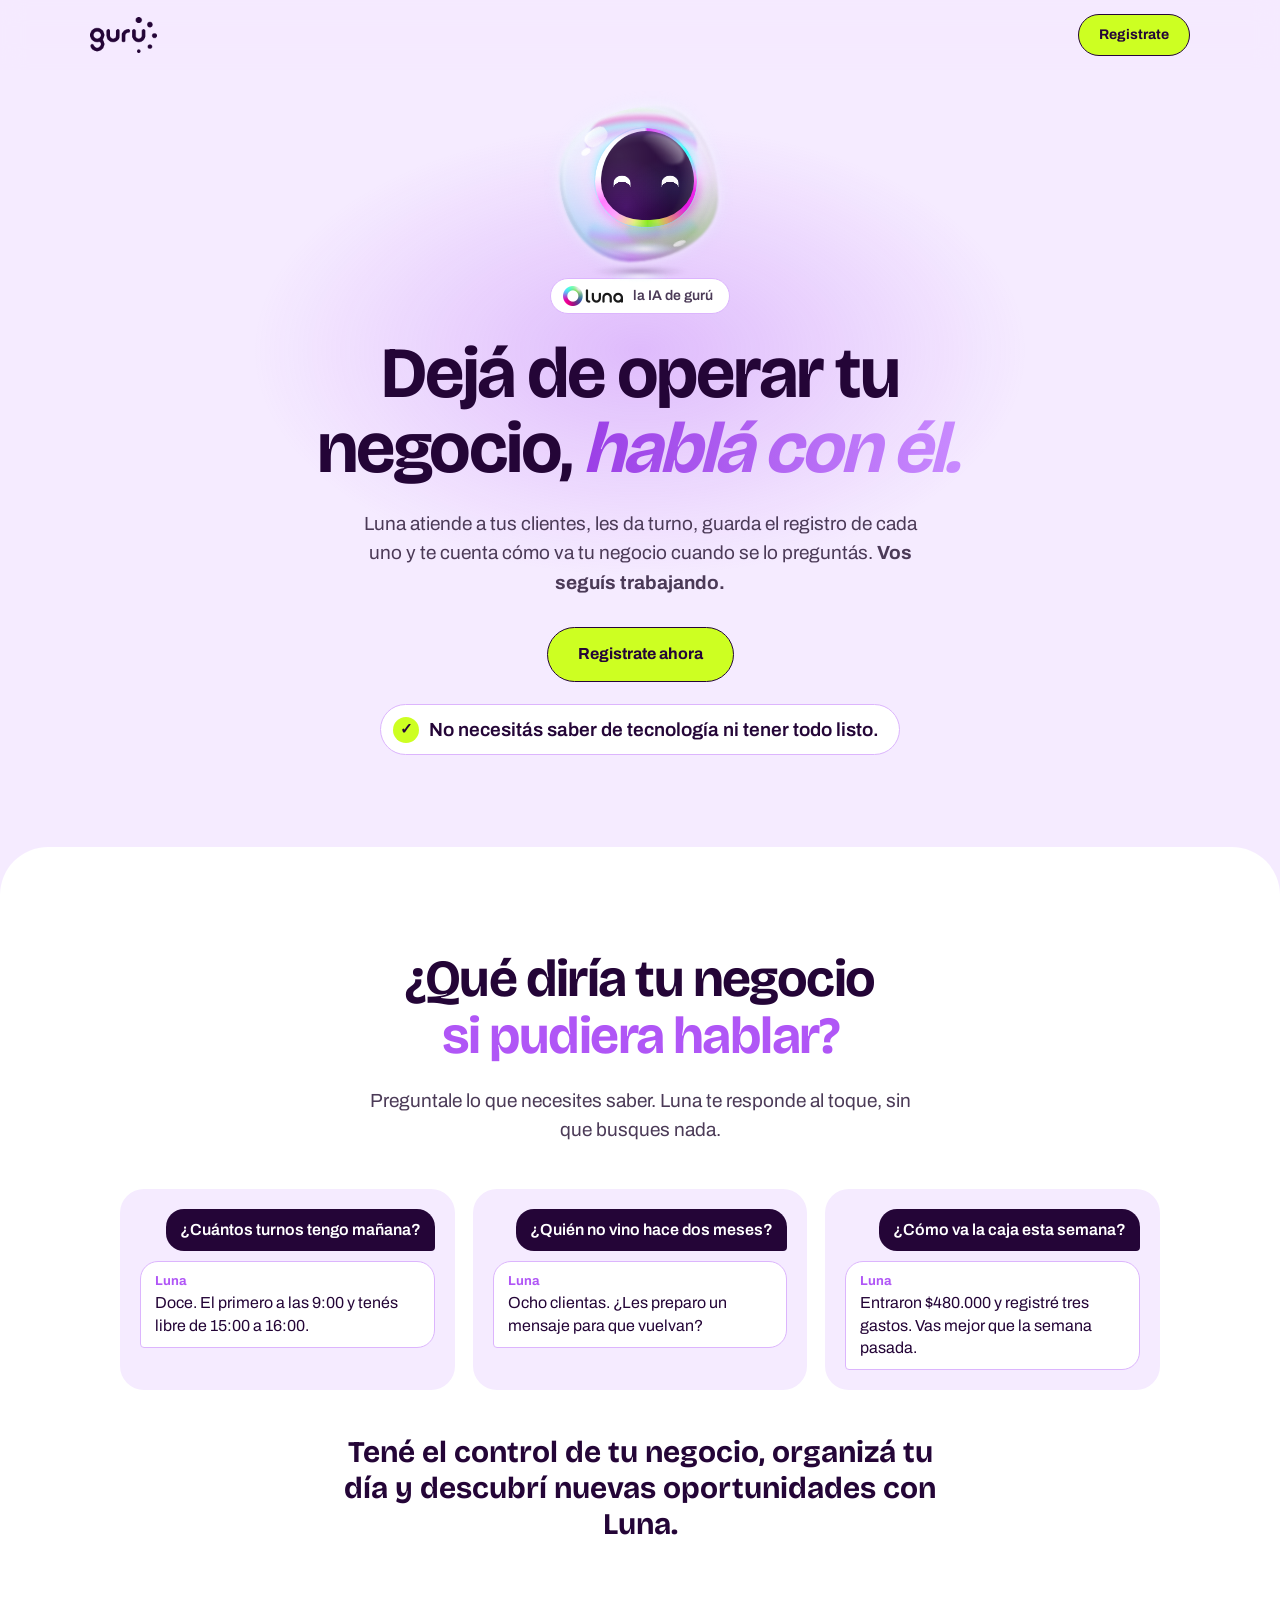
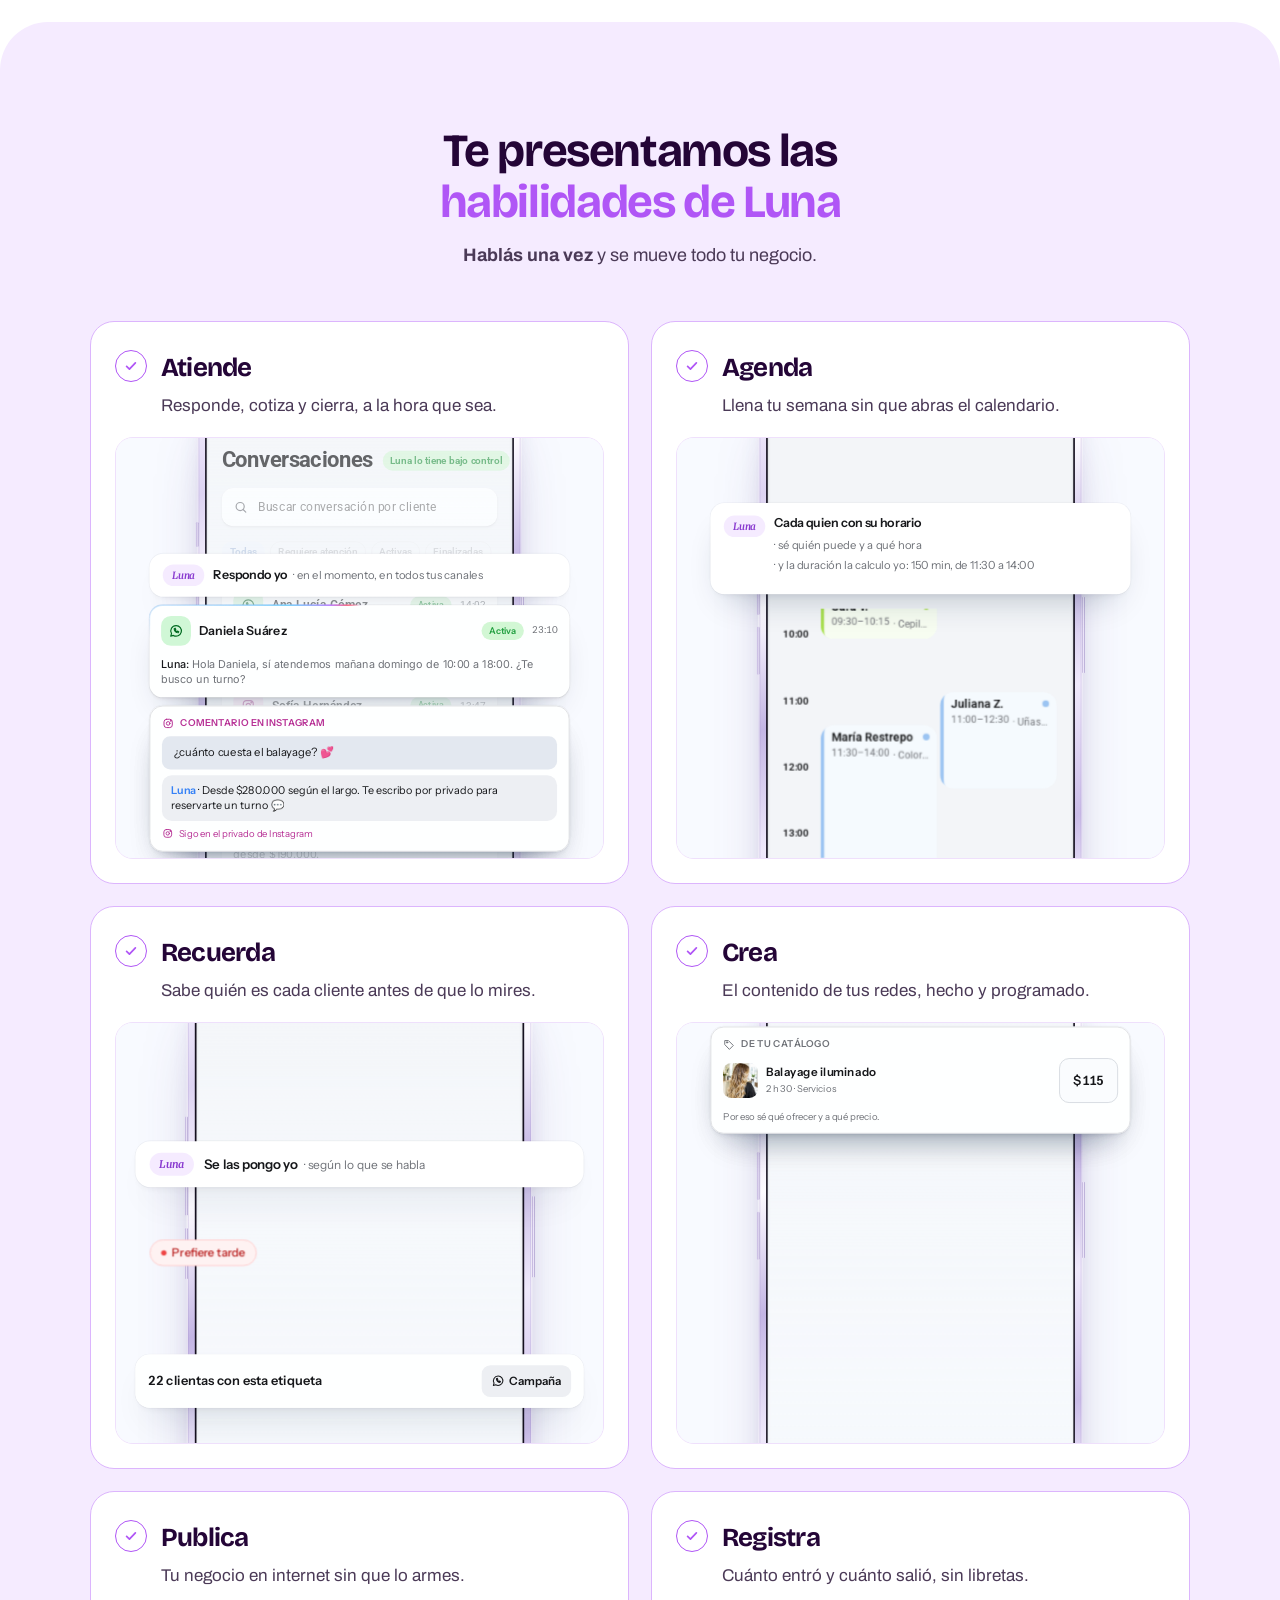
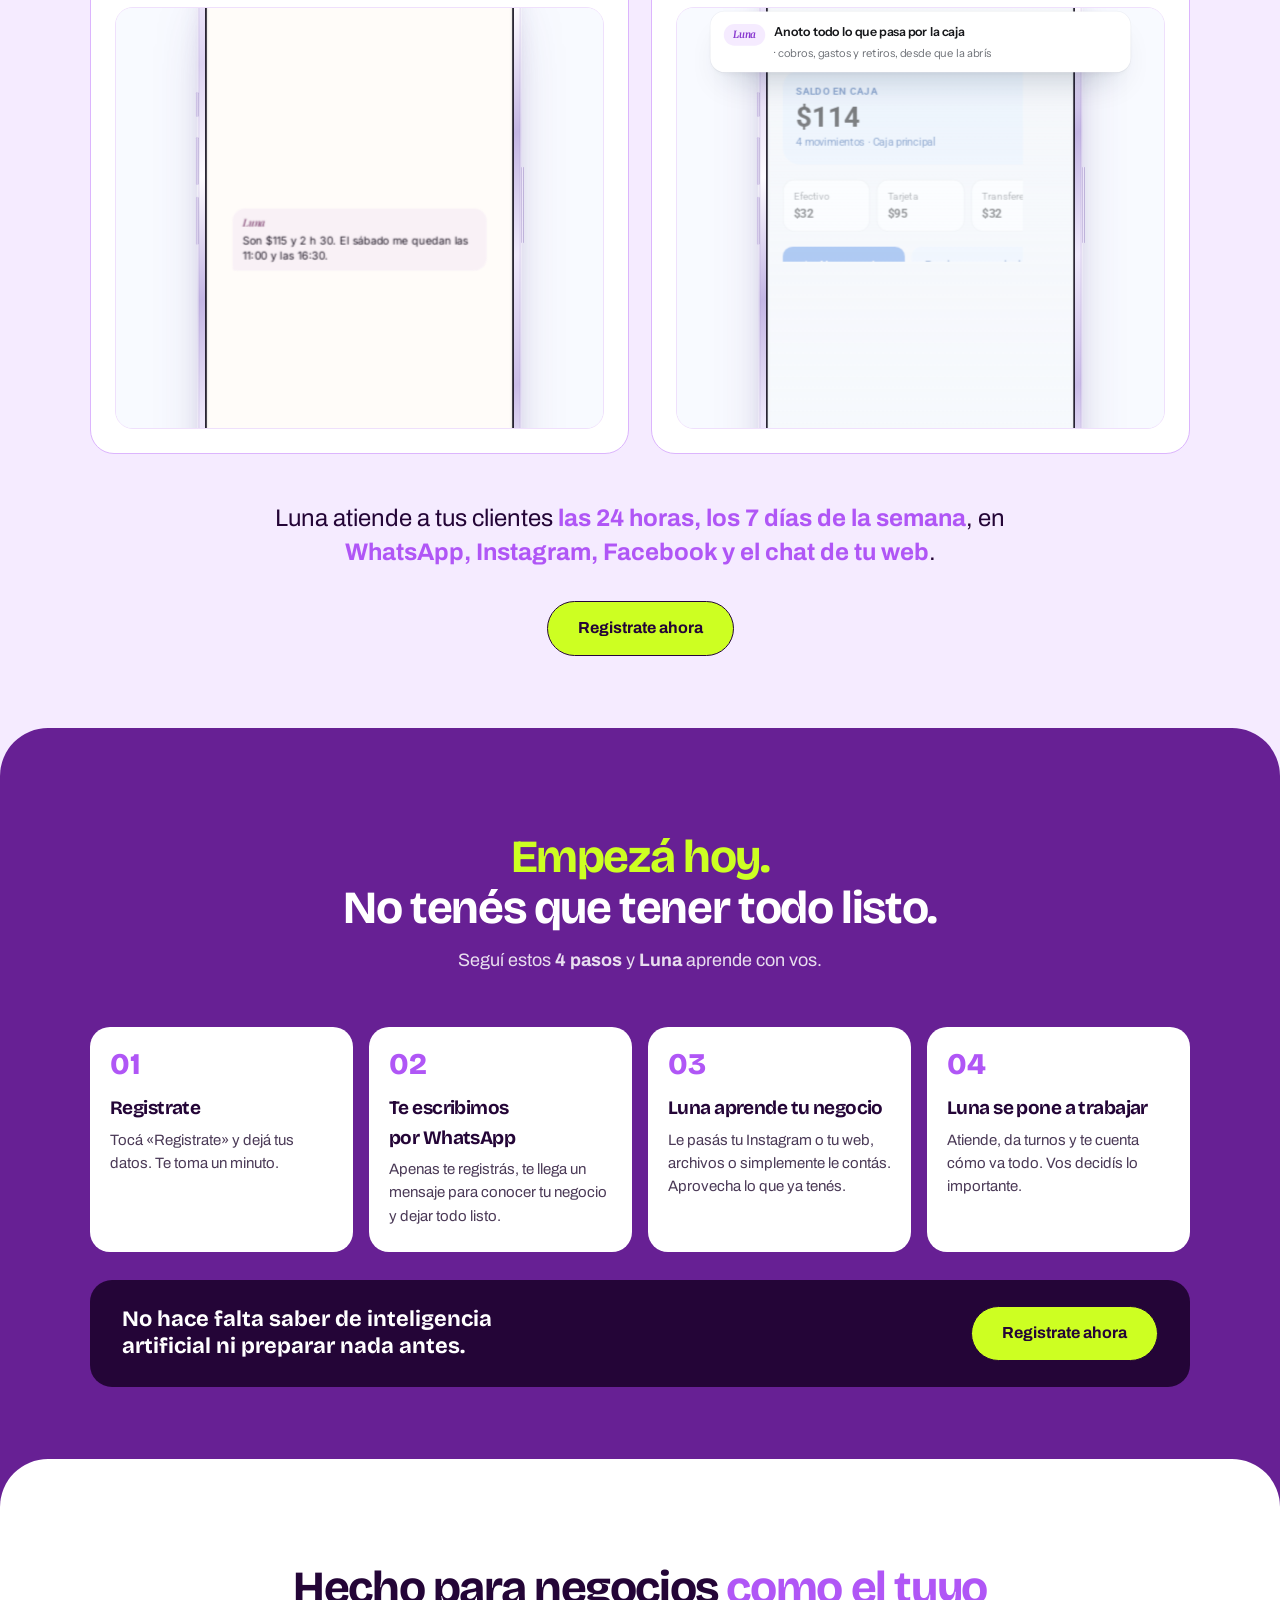
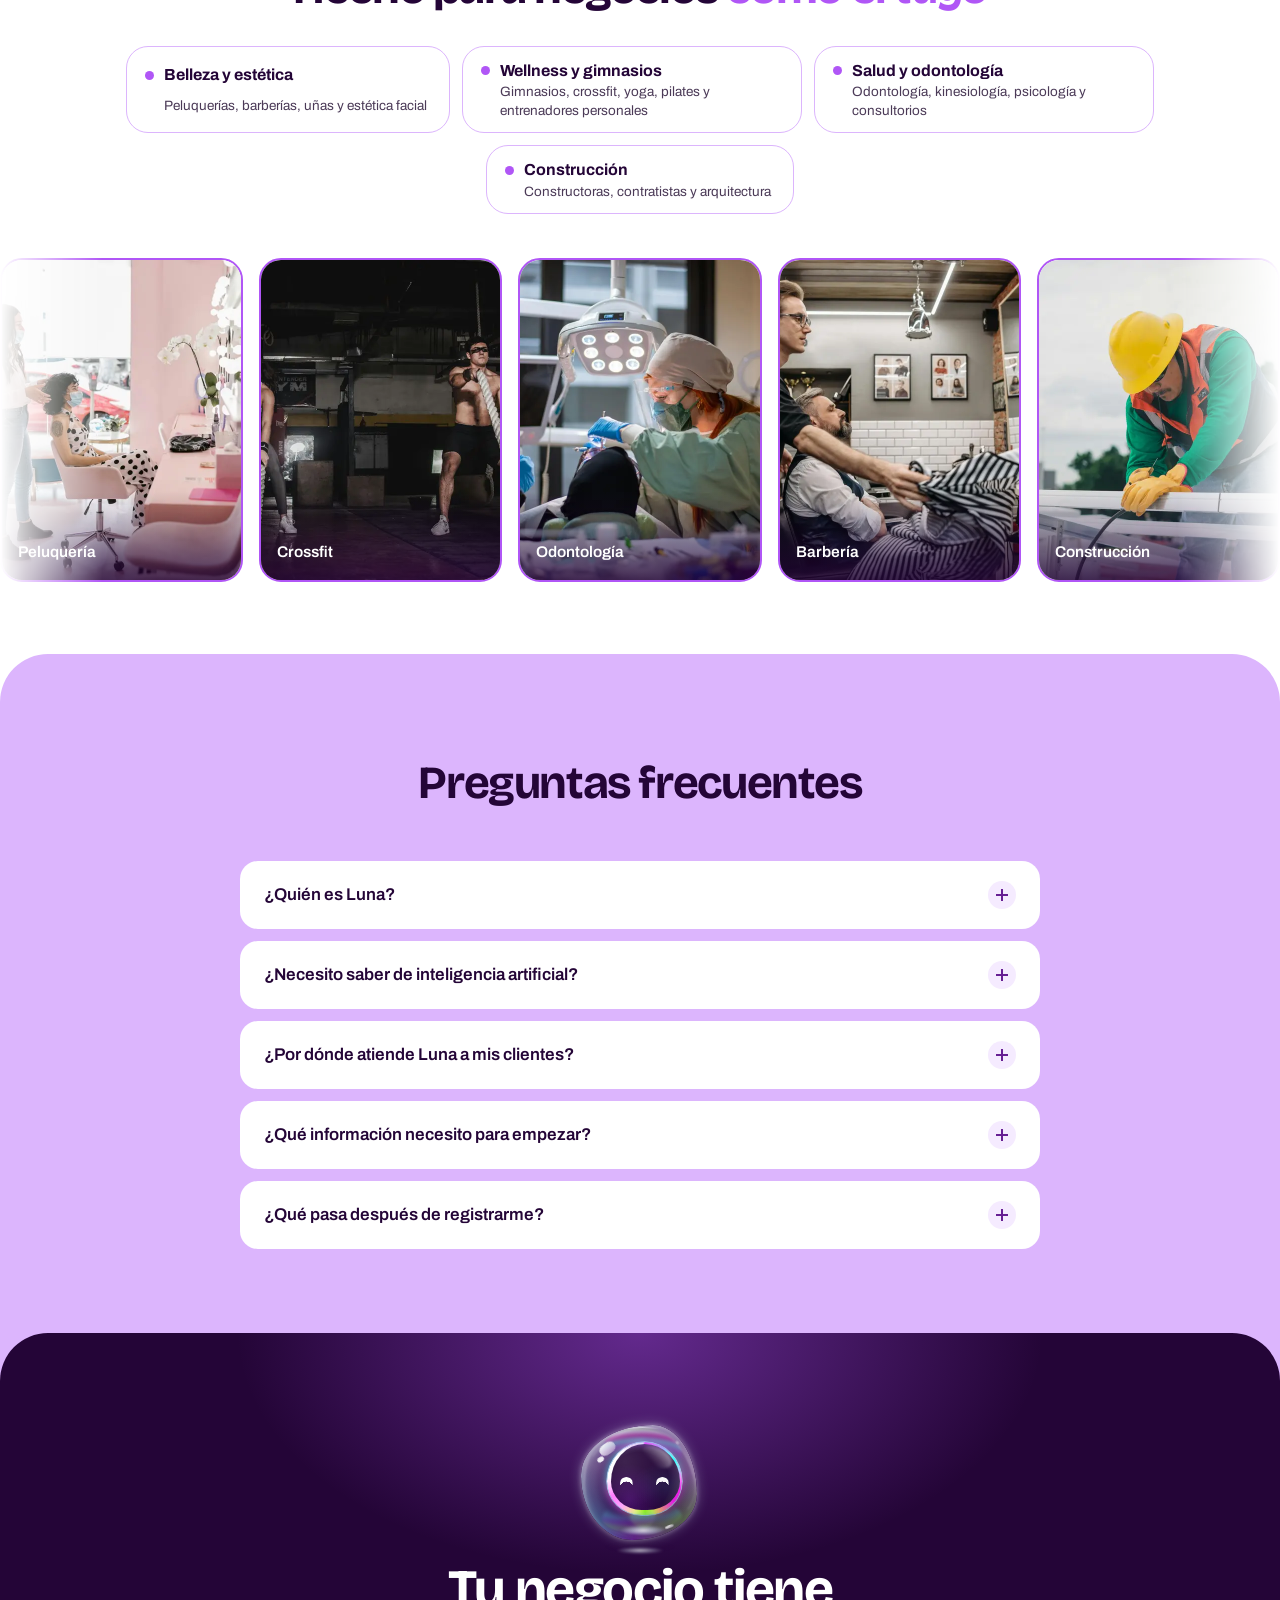
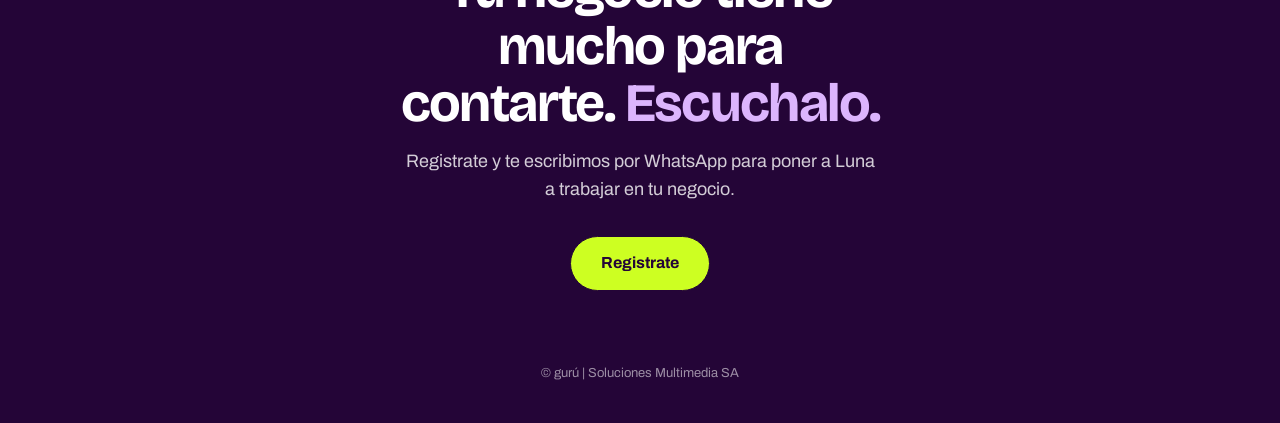
==== commit 18dd048f: "feat(landing): el carrusel de conversaciones avanza solo En el celular pasa a la siguiente conversac" ====
--- a/index.html
+++ b/index.html
@@ -3997,7 +3997,25 @@
       if (d < mejor) { mejor = d; i = k; }
     });
     puntos.forEach(function (p, k) { p.classList.toggle('on', k === i); });
+    actual = i;
   }, { passive: true });
+
+  // Avanza solo cada 4,5 s, pero solo mientras el carrusel está en pantalla
+  // (y es carrusel: en la computadora no se desliza). Si la persona lo toca,
+  // espera 8 s antes de seguir, para que pueda leer.
+  var actual = 0, enPantalla = false, pausaHasta = 0;
+  var quieto = window.matchMedia('(prefers-reduced-motion: reduce)').matches;
+  function avanza() {
+    if (quieto || !enPantalla || Date.now() < pausaHasta) return;
+    if (pista.scrollWidth <= pista.clientWidth) return;
+    var k = (actual + 1) % cartas.length;
+    pista.scrollTo({ left: cartas[k].offsetLeft - pista.offsetLeft - 20, behavior: 'smooth' });
+  }
+  ['pointerdown', 'touchstart', 'wheel'].forEach(function (ev) {
+    pista.addEventListener(ev, function () { pausaHasta = Date.now() + 8000; }, { passive: true });
+  });
+  new IntersectionObserver(function (es) { enPantalla = es[0].isIntersecting; }, { threshold: 0.6 }).observe(pista);
+  setInterval(avanza, 4500);
 })();
 </script>
 </body>
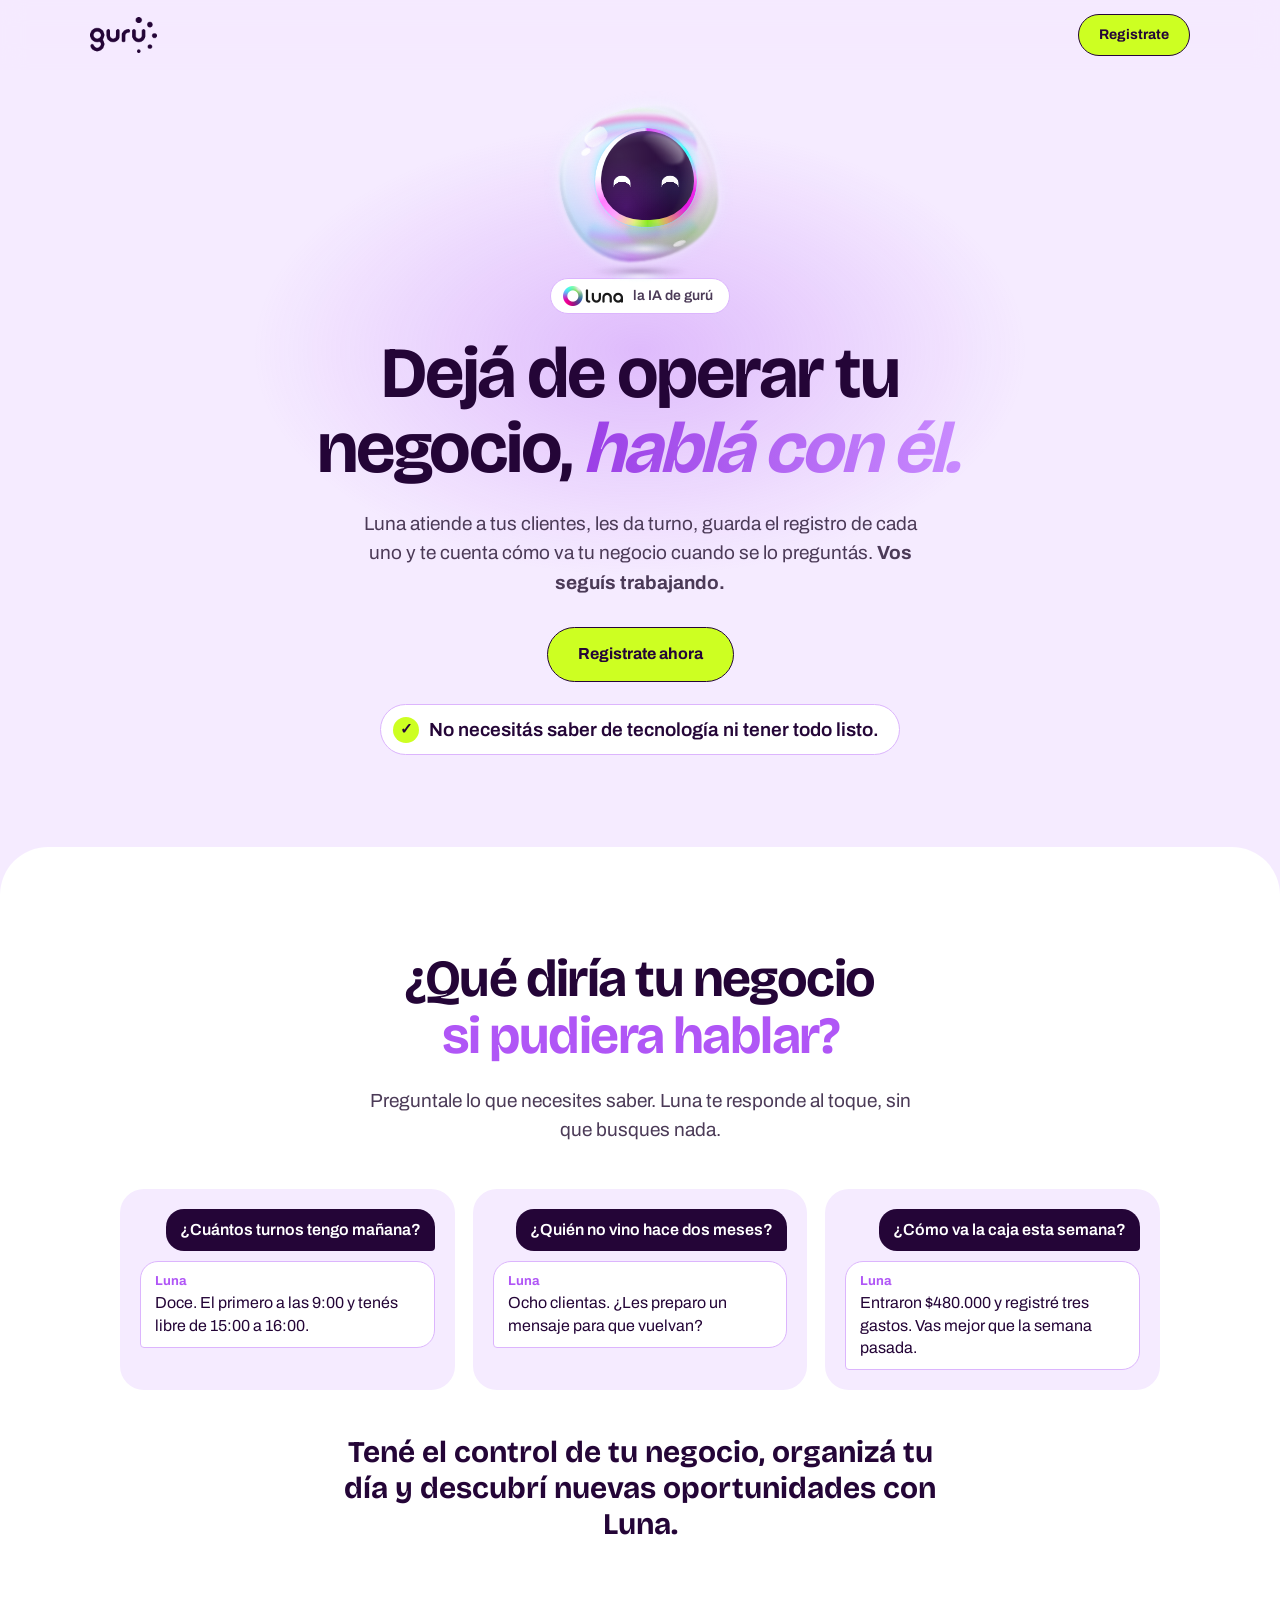
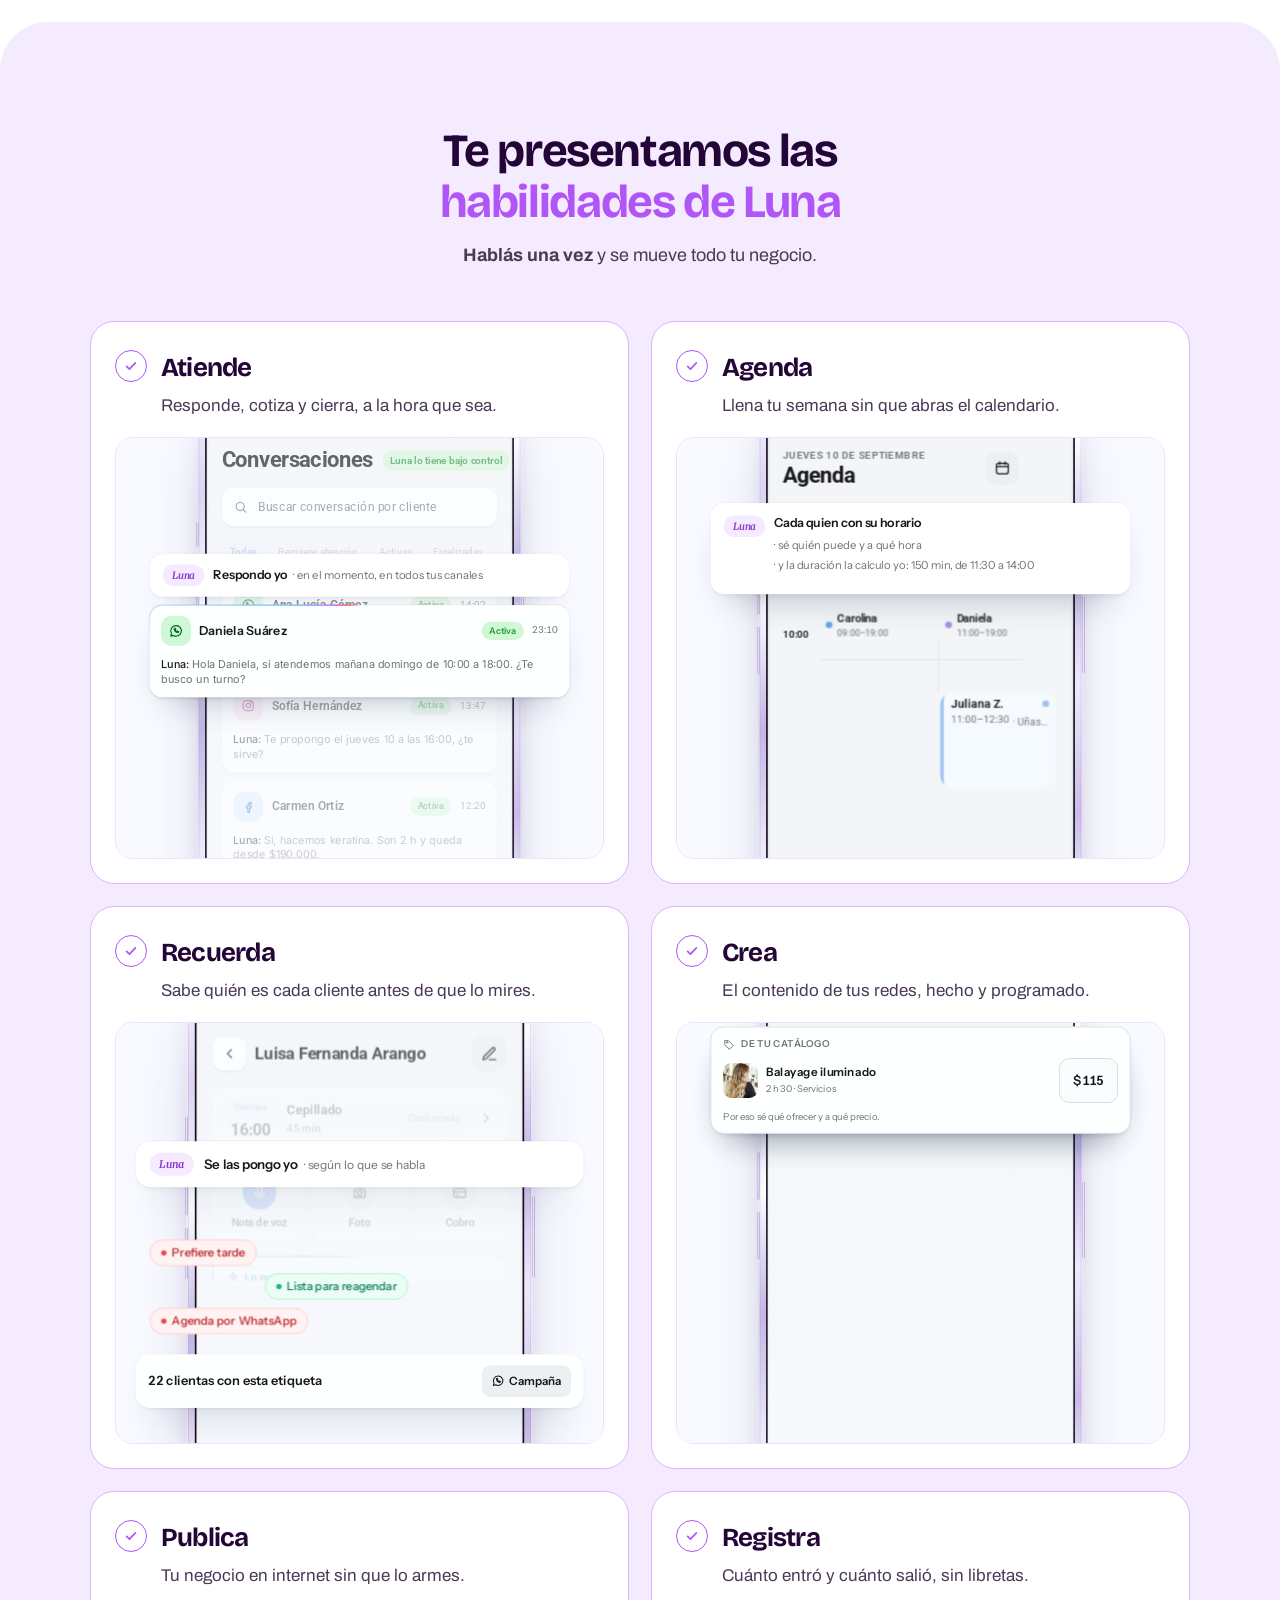
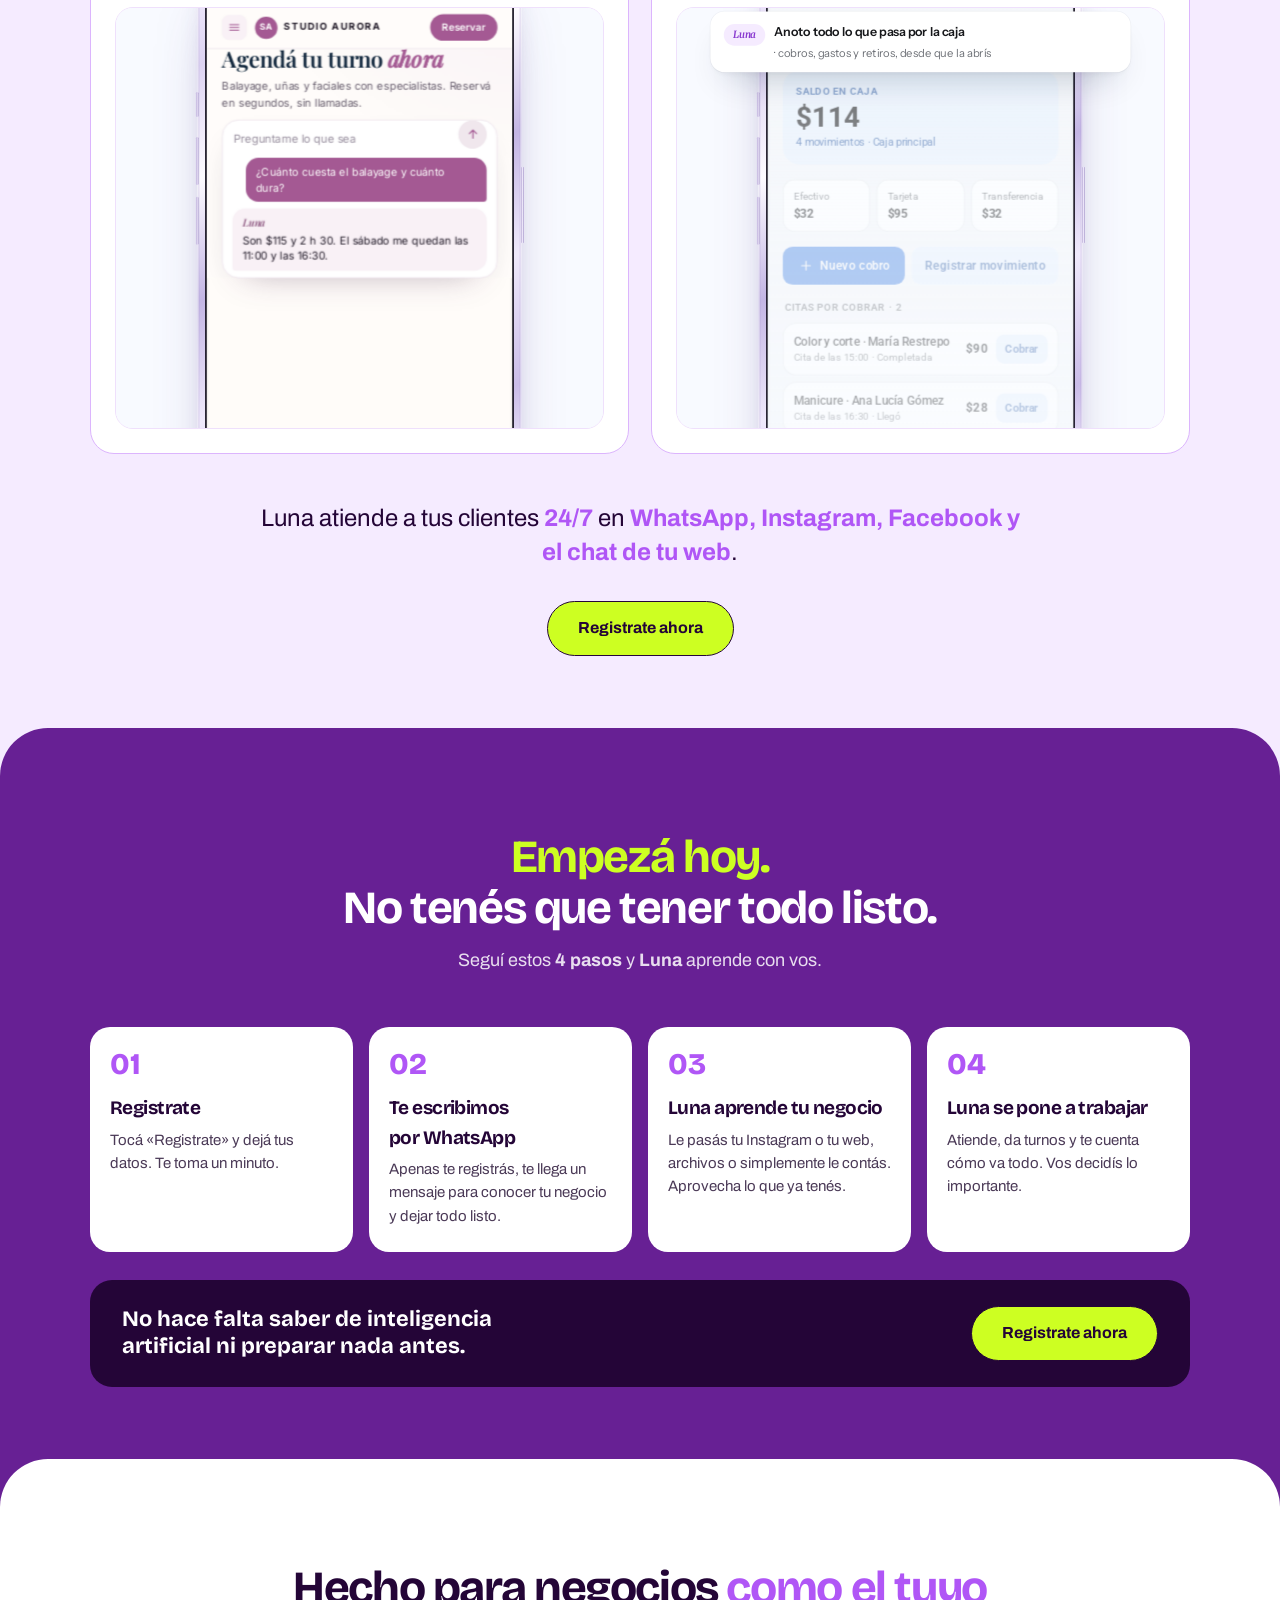
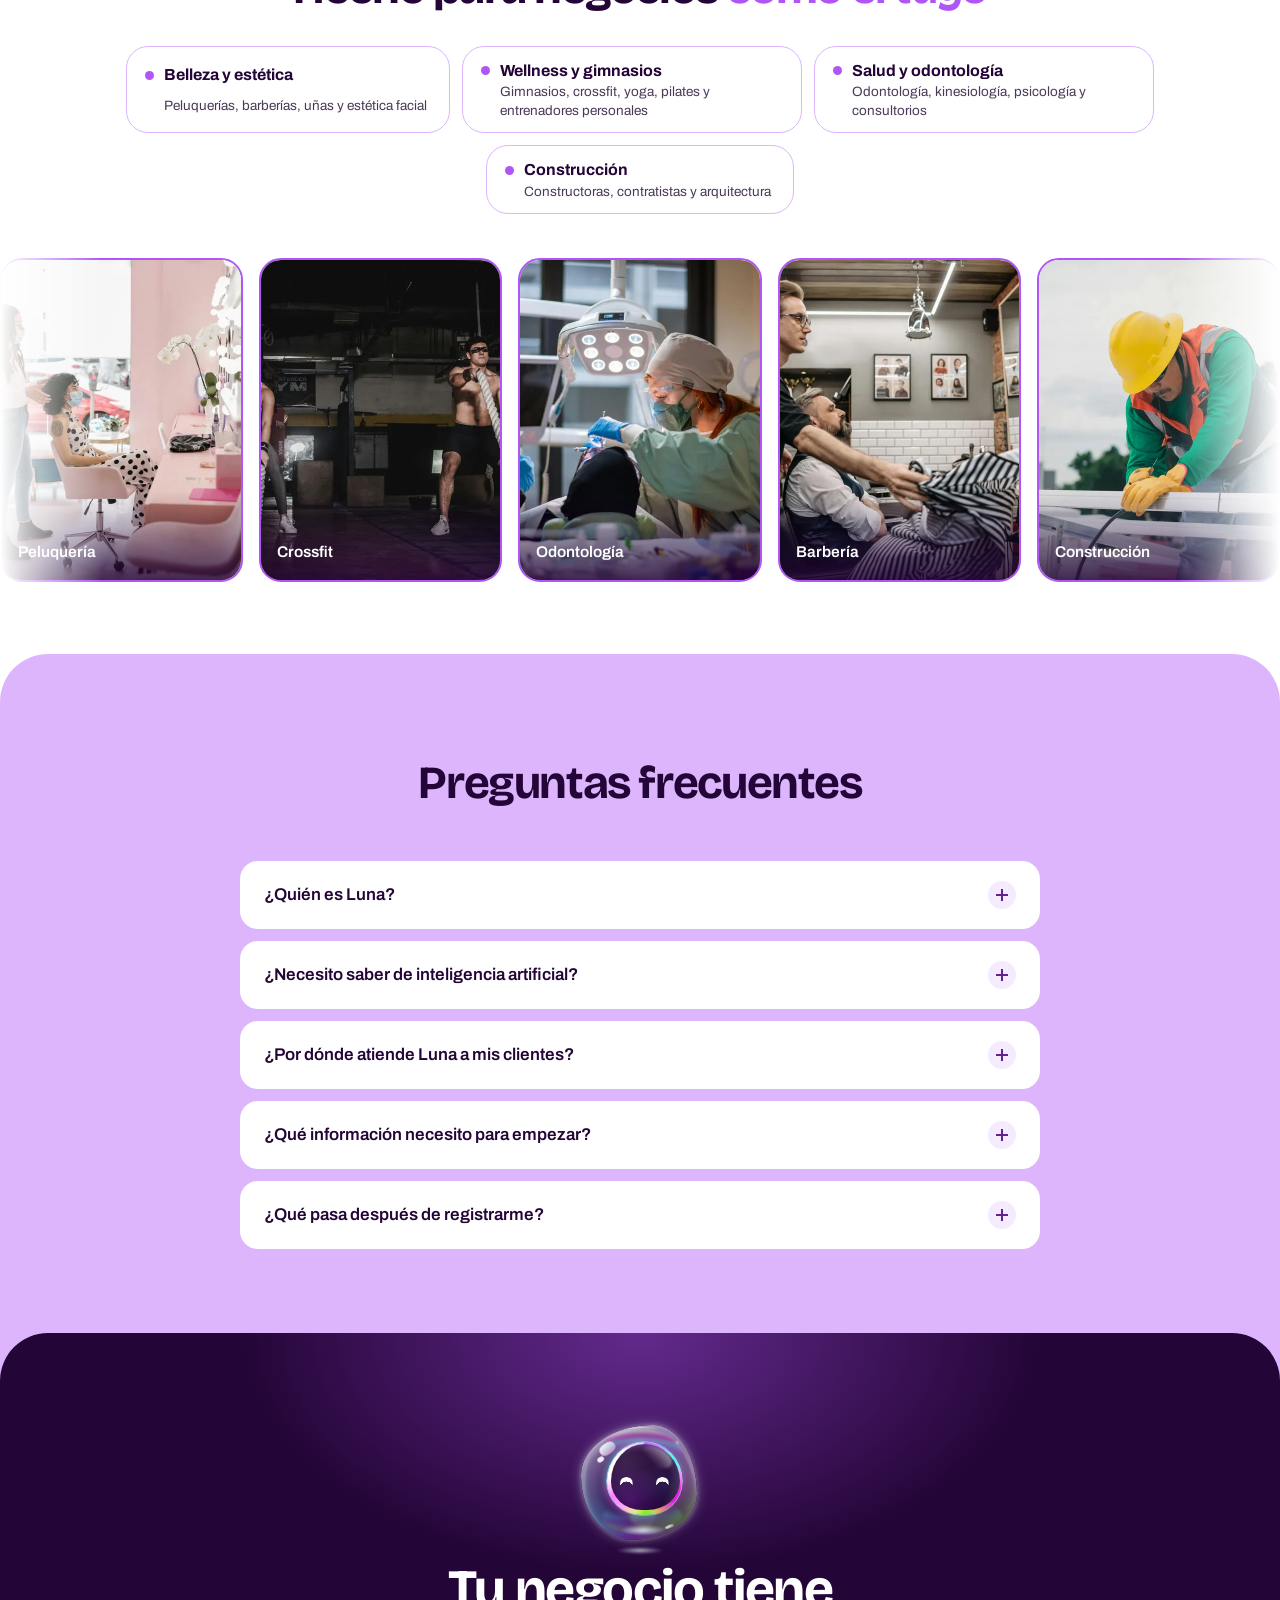
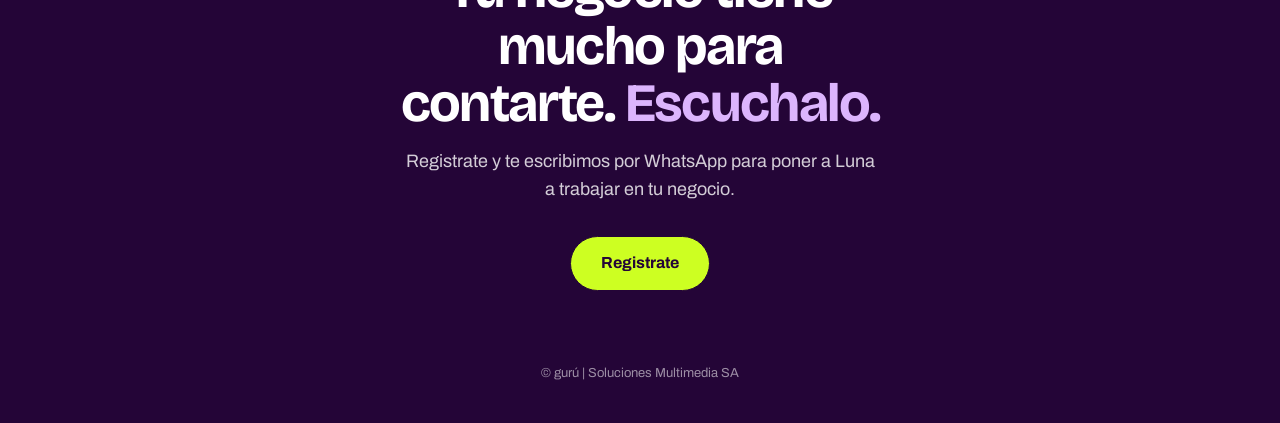
==== commit 0cb4301a: "copy(landing): 24/7 en lugar de las 24 horas, los 7 días de la semana Co-Authored-By: Claude Opus 5." ====
--- a/index.html
+++ b/index.html
@@ -3861,7 +3861,7 @@
     <p><b>Hablás una vez</b> y se mueve todo tu negocio.</p>
   </div>
   <div class="habs"><article class="hab"><div class="hab-top"><h3>Atiende</h3><p>Responde, cotiza y cierra, a la hora que sea.</p></div><div class="escena"><img class="poster" src="posters/atiende.webp" alt="" aria-hidden="true"><iframe src="escenas/atiende.html" title="Luna atendiendo conversaciones de WhatsApp e Instagram" tabindex="-1"></iframe></div></article><article class="hab"><div class="hab-top"><h3>Agenda</h3><p>Llena tu semana sin que abras el calendario.</p></div><div class="escena"><img class="poster" src="posters/agenda.webp" alt="" aria-hidden="true"><iframe src="escenas/agenda.html" title="La agenda del día con los turnos que dio Luna" tabindex="-1"></iframe></div></article><article class="hab"><div class="hab-top"><h3>Recuerda</h3><p>Sabe quién es cada cliente antes de que lo mires.</p></div><div class="escena"><img class="poster" src="posters/recuerda.webp" alt="" aria-hidden="true"><iframe src="escenas/recuerda.html" title="El registro de una clienta con las etiquetas que puso Luna" tabindex="-1"></iframe></div></article><article class="hab"><div class="hab-top"><h3>Crea</h3><p>El contenido de tus redes, hecho y programado.</p></div><div class="escena"><img class="poster" src="posters/crea.webp" alt="" aria-hidden="true"><iframe src="escenas/crea.html" title="Una publicación para Instagram propuesta por Luna, lista para aprobar" tabindex="-1"></iframe></div></article><article class="hab"><div class="hab-top"><h3>Publica</h3><p>Tu negocio en internet sin que lo armes.</p></div><div class="escena"><img class="poster" src="posters/publica.webp" alt="" aria-hidden="true"><iframe src="escenas/publica.html" title="La página web de un negocio con el chat para reservar" tabindex="-1"></iframe></div></article><article class="hab"><div class="hab-top"><h3>Registra</h3><p>Cuánto entró y cuánto salió, sin libretas.</p></div><div class="escena"><img class="poster" src="posters/registra.webp" alt="" aria-hidden="true"><iframe src="escenas/registra.html" title="Los movimientos de la caja del día anotados por Luna" tabindex="-1"></iframe></div></article></div>
-  <p class="remate">Luna atiende a tus clientes <b>las 24 horas, los 7 días de la semana</b>, en <b>WhatsApp, Instagram, Facebook y el chat de tu web</b>.</p>
+  <p class="remate">Luna atiende a tus clientes <b>24/7</b> en <b>WhatsApp, Instagram, Facebook y el chat de tu web</b>.</p>
   <div class="centro"><a class="btn" href="#registro">Registrate ahora</a></div>
 </div></section>
 
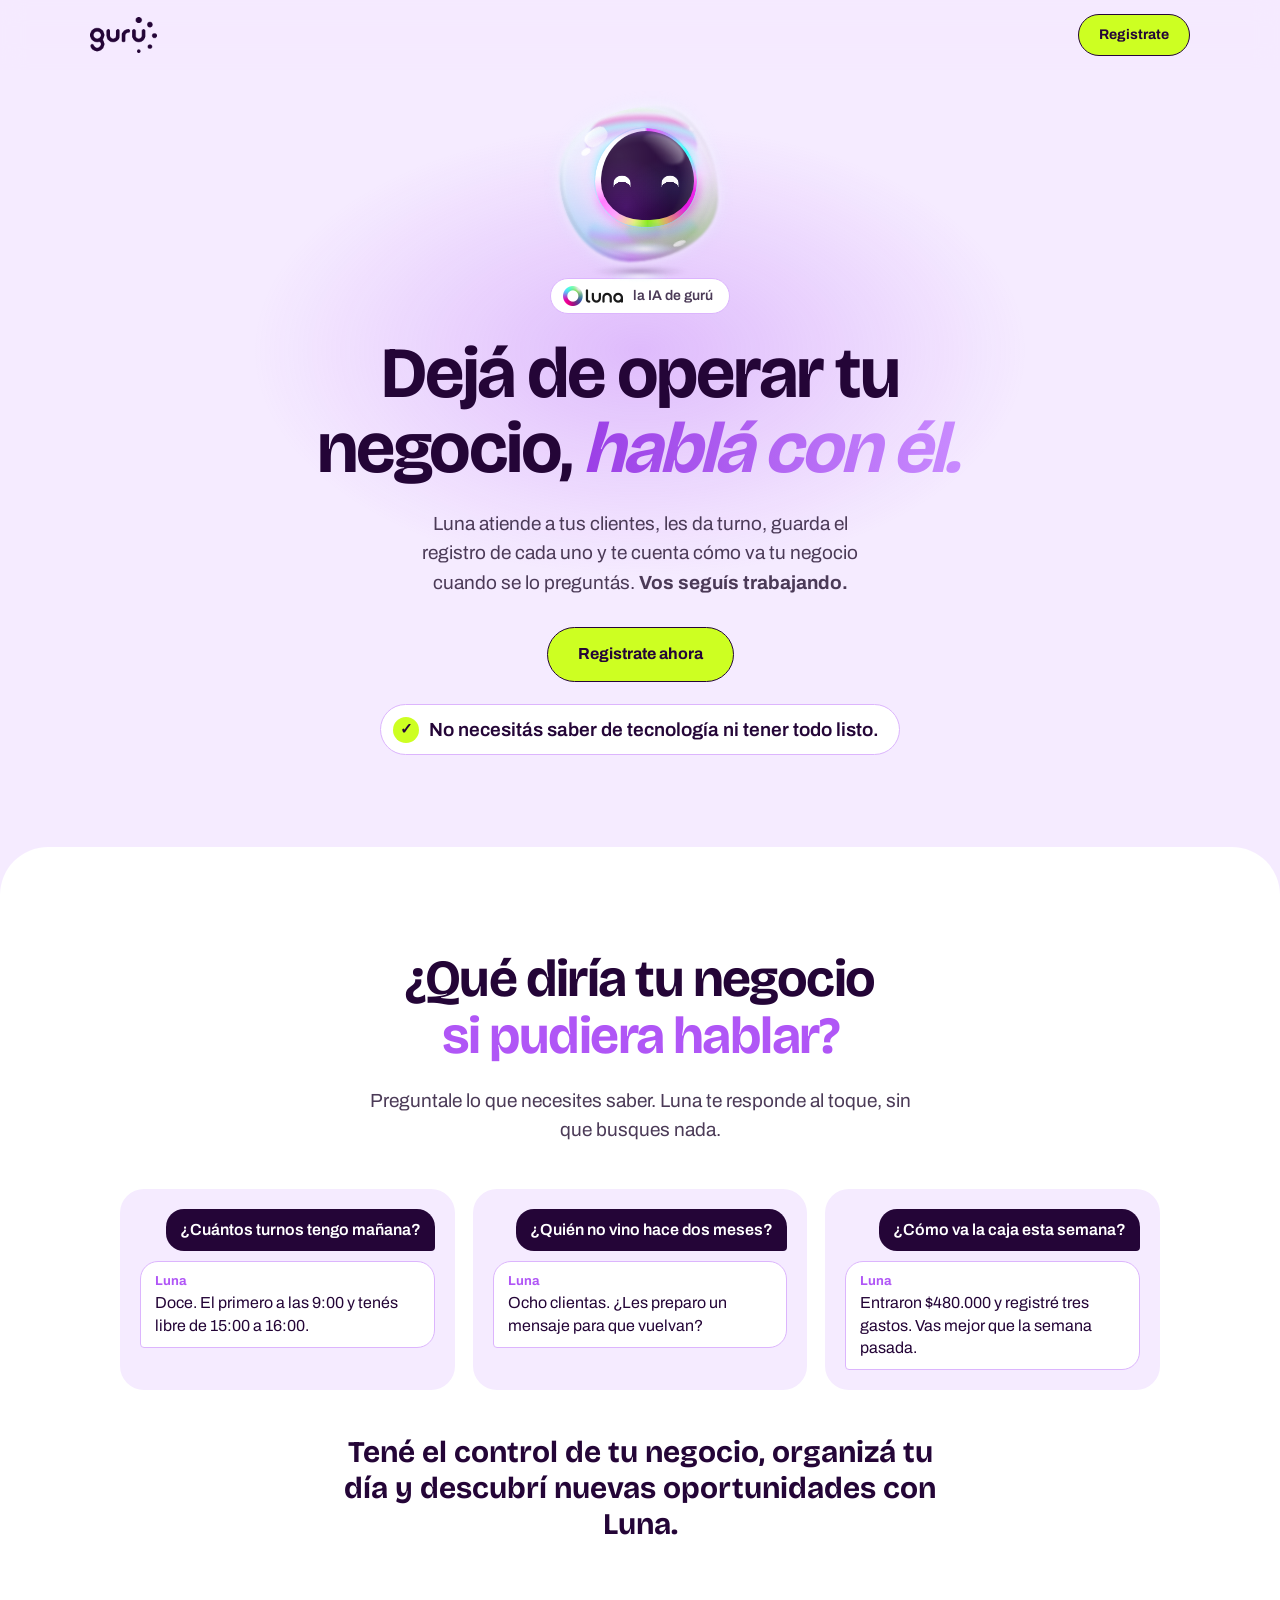
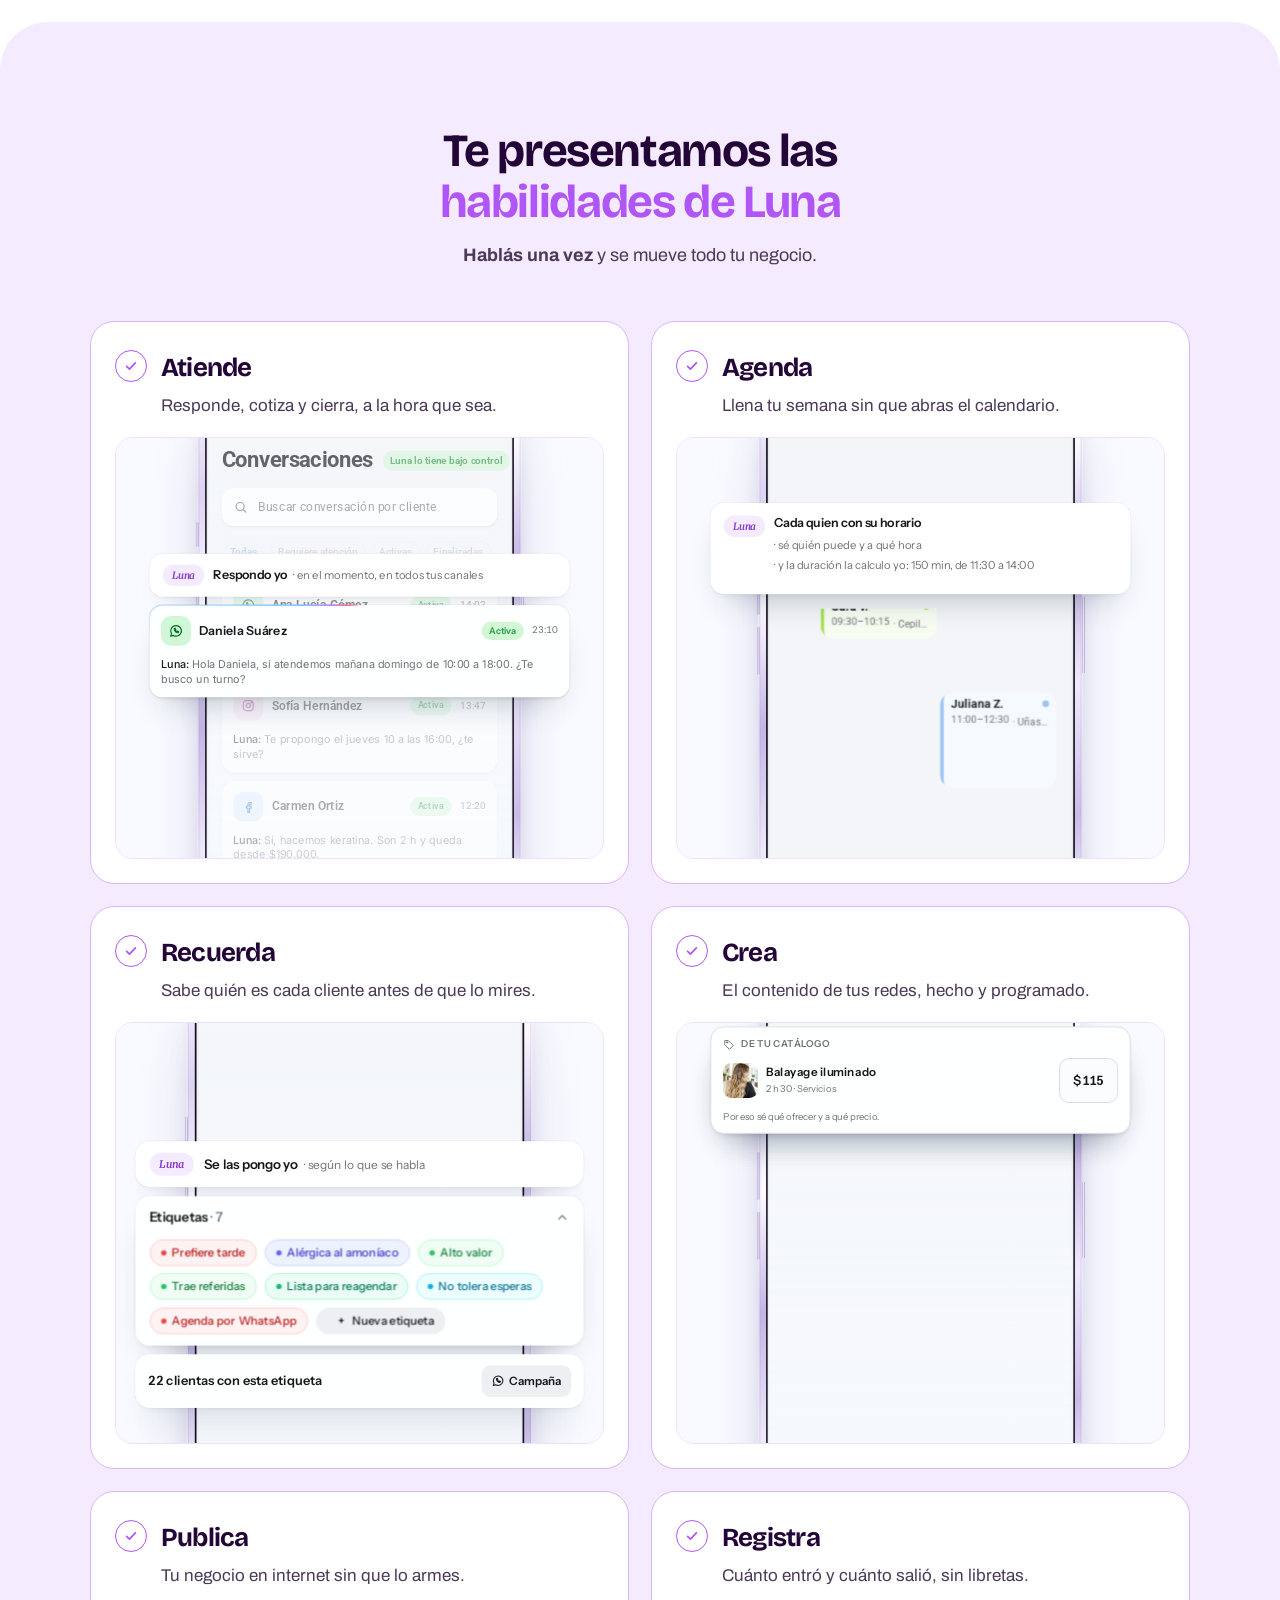
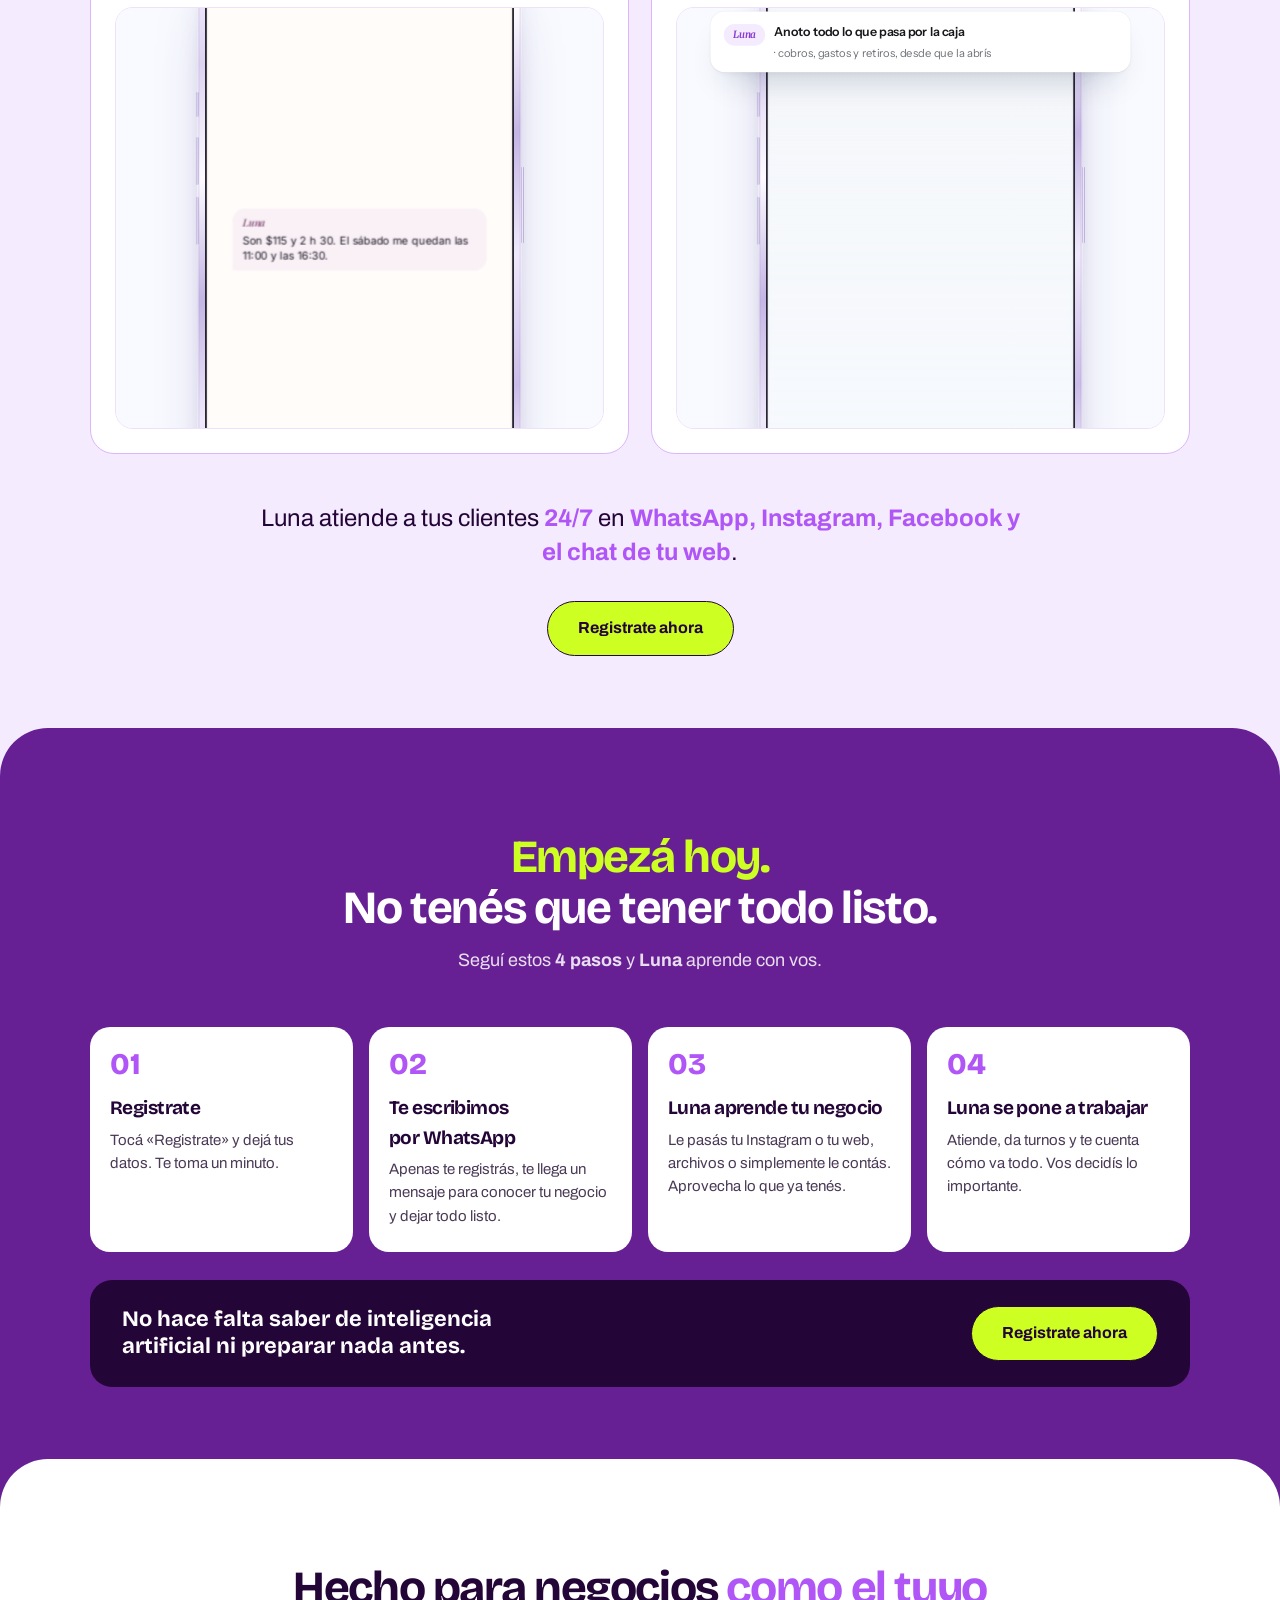
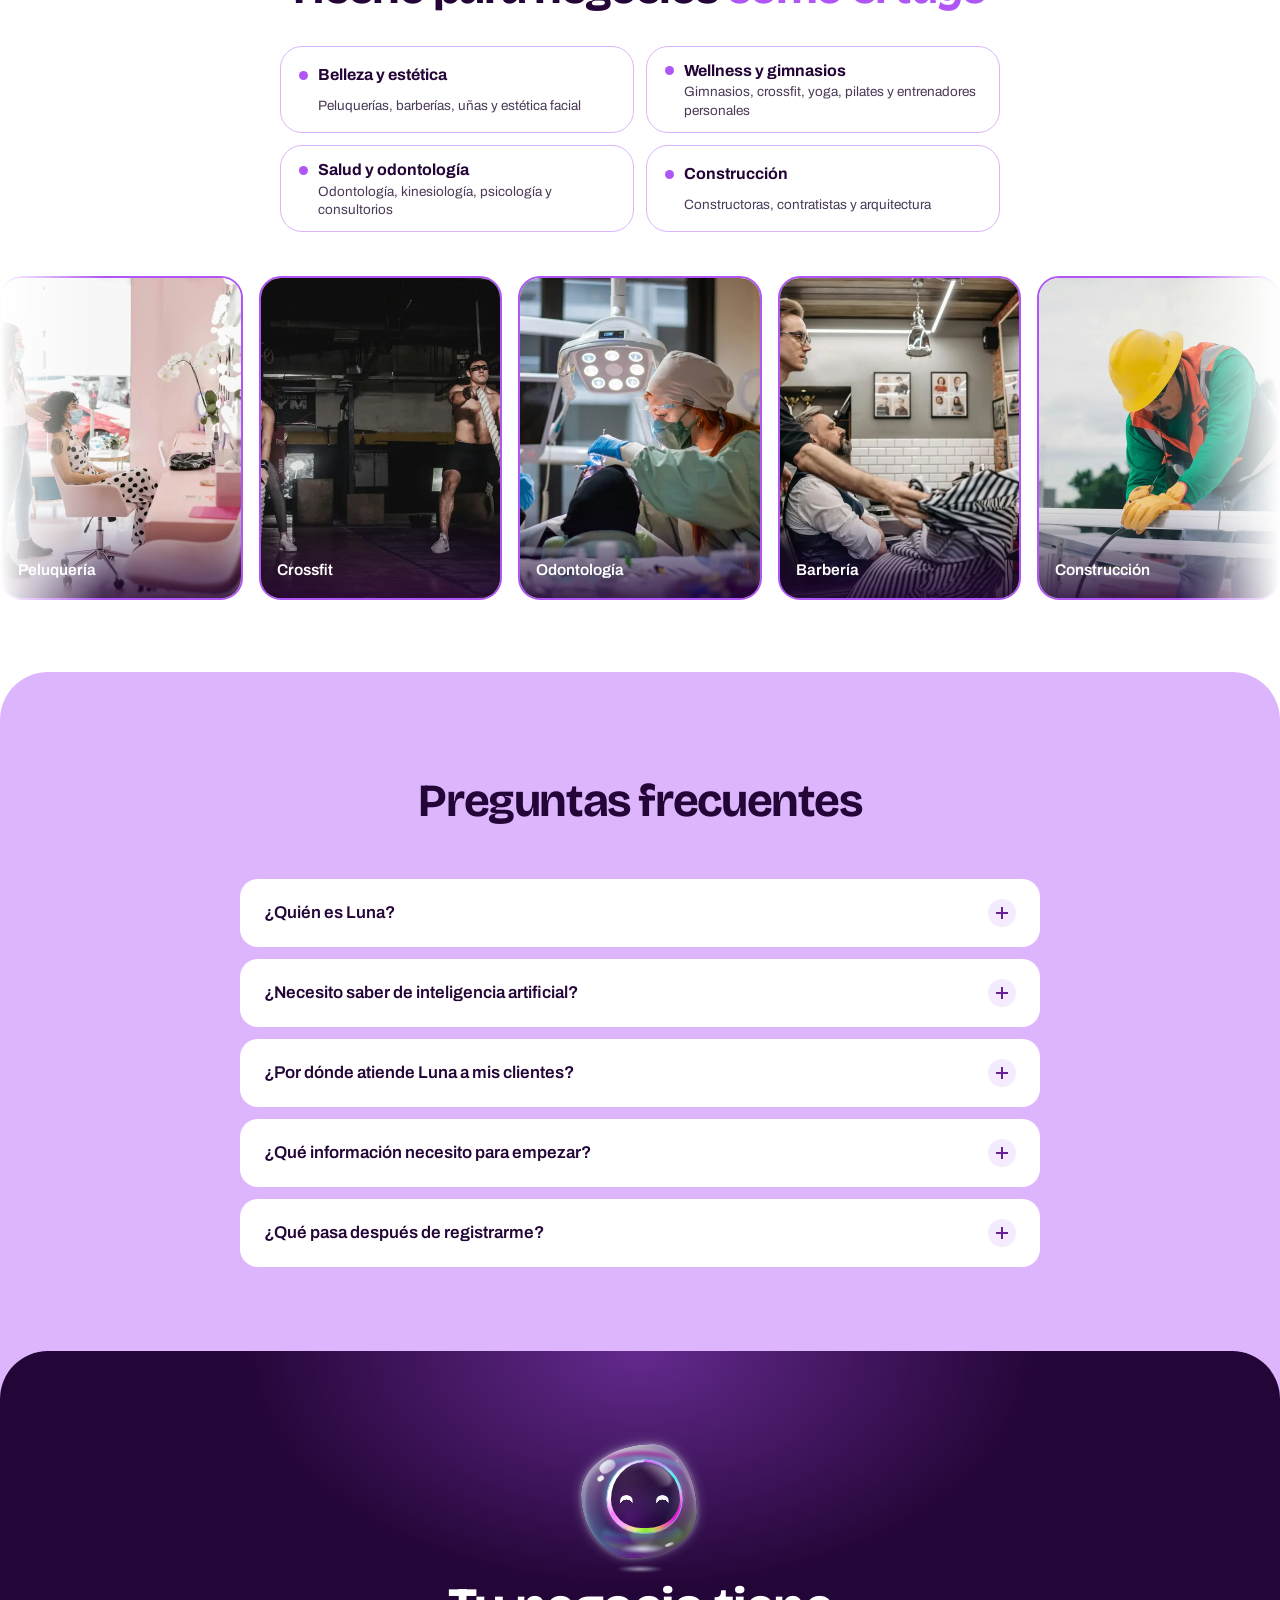
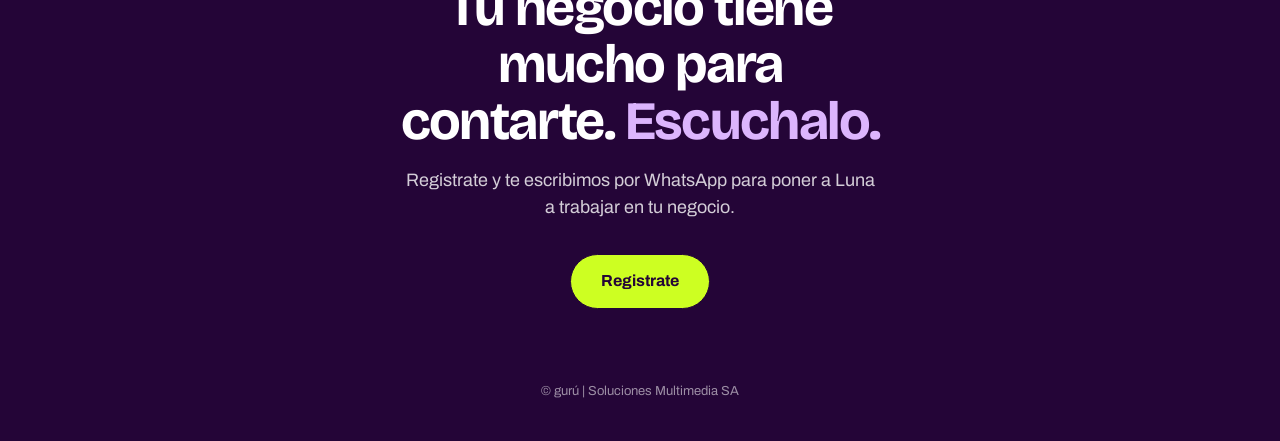
==== commit d6026510: "style(landing): «Vos seguís trabajando» sin cortes y rubros en dos filas de dos Co-Authored-By: Clau" ====
--- a/index.html
+++ b/index.html
@@ -3682,7 +3682,9 @@
 .pill { display: inline-flex; align-items: center; gap: 10px; font-size: 14px; font-weight: 600; color: var(--ink2); background: #fff; border: 1px solid var(--borde); border-radius: 999px; padding: 6px 16px 6px 12px; margin-bottom: 22px; }
 .pill img { height: 20px; width: auto; display: block; }
 .hero h1 { font-size: clamp(38px, 6.4vw, 72px); line-height: 1.05; font-weight: 700; max-width: 15ch; margin: 0 auto; }
-.hero .lead { max-width: 580px; margin: 22px auto 30px; font-size: clamp(17px, 2vw, 19px); color: var(--ink2); }
+.hero .lead { max-width: 580px; margin: 22px auto 30px; font-size: clamp(17px, 2vw, 19px); color: var(--ink2); text-wrap: balance; }
+/* «Vos seguís trabajando.» no se corta: si no entra, baja entera a la línea siguiente. */
+.junto { white-space: nowrap; }
 
 .pregunta { text-align: center; padding-block: 104px 128px; }
 .pregunta h2 { font-size: clamp(30px, 4.6vw, 52px); line-height: 1.08; font-weight: 700; max-width: 18ch; margin: 0 auto; }
@@ -3720,8 +3722,8 @@
 
 /* Rubros: las cuatro industrias en pastillas, y debajo el carrusel de fotos
    intercalando una de cada. */
-.pills-rubro { list-style: none; padding: 0; margin: -20px auto 44px; display: flex; flex-wrap: wrap; justify-content: center; gap: 12px; }
-.pills-rubro li { background: #fff; border: 1.5px solid var(--borde); color: var(--ink); border-radius: 22px; padding: 12px 22px 12px 18px; display: grid; grid-template-columns: auto 1fr; column-gap: 10px; align-items: center; max-width: 340px; text-align: left; }
+.pills-rubro { list-style: none; padding: 0; margin: -20px auto 44px; display: grid; grid-template-columns: repeat(2, minmax(0, 1fr)); gap: 12px; max-width: 720px; }
+.pills-rubro li { background: #fff; border: 1.5px solid var(--borde); color: var(--ink); border-radius: 22px; padding: 12px 22px 12px 18px; display: grid; grid-template-columns: auto 1fr; column-gap: 10px; align-items: center; text-align: left; }
 .pills-rubro li::before { content: ""; width: 9px; height: 9px; border-radius: 50%; background: var(--purple); grid-row: 1; }
 .pills-rubro b { font-size: 16px; font-weight: 700; }
 .pills-rubro span { grid-column: 2; font-size: 13.5px; color: var(--ink2); line-height: 1.35; }
@@ -3820,7 +3822,7 @@
   .puntos i.on { width: 22px; border-radius: 999px; background: var(--purple); }
   .pregunta .beneficio { margin-top: 32px; }
 }
-@media (max-width: 640px) { .pills-rubro li { width: 100%; } }
+@media (max-width: 640px) { .pills-rubro { grid-template-columns: 1fr; max-width: 420px; } }
 
 </style>
 </head>
@@ -3837,7 +3839,7 @@
   <div class="linda st-lista a-ninguno au-jabon optimizada" style="--s:150px" role="img" aria-label="Luna, la IA de gurú"><div class="halo"></div><div class="pulse"></div><div class="pulse p2"></div><div class="shadow"></div><div class="body"><div class="rimglow"><div class="rim glow"></div></div><div class="core"></div><div class="rim"></div><div class="rim hot"></div><div class="rimline"></div><div class="orbits"><span></span><span></span><span></span></div><div class="eyes"><div class="eye"></div><div class="eye"></div><div class="acc acc-gafas"><div class="lens"></div><div class="bridge"></div><div class="lens"></div></div></div><div class="bubble"></div><div class="wstrokes"><i></i><i></i><i></i><i></i><i></i><i></i></div><div class="w2"><i></i><i></i><i></i><i></i><i></i></div><div class="bstrokes"><i></i><i></i><i></i><i></i><i></i><i></i><i></i></div><div class="water"><i></i><i></i><i></i><i></i><i></i></div><div class="liquid"><b></b><i></i><i></i><i></i><i></i><i></i><i></i><i></i><i></i><i></i></div><div class="lgloss"></div><div class="soap"><i></i><i></i><i></i><i></i><i></i><i></i><i></i><i></i><i></i><i></i><i></i><i></i><i></i></div><div class="acc acc-sombrero"><div class="brim"></div><div class="crown"></div><div class="hband"></div></div><div class="acc acc-audifonos"><div class="arc"></div><div class="cup l"></div><div class="cup r"></div></div></div></div>
   <span class="pill"><img src="luna-logo.png" alt="Luna" width="61" height="20">la IA de gurú</span>
   <h1>Dejá de operar tu negocio, <em class="it">hablá con&nbsp;él.</em></h1>
-  <p class="lead">Luna atiende a tus clientes, les da turno, guarda el registro de cada uno y te cuenta cómo va tu negocio cuando se lo preguntás. <b>Vos seguís trabajando.</b></p>
+  <p class="lead">Luna atiende a tus clientes, les da turno, guarda el registro de cada uno y te cuenta cómo va tu negocio cuando se lo preguntás. <b class="junto">Vos seguís trabajando.</b></p>
   <a class="btn" href="#registro">Registrate ahora</a>
   <p class="micro">No necesitás saber de tecnología ni tener todo listo.</p>
 </div></section>
